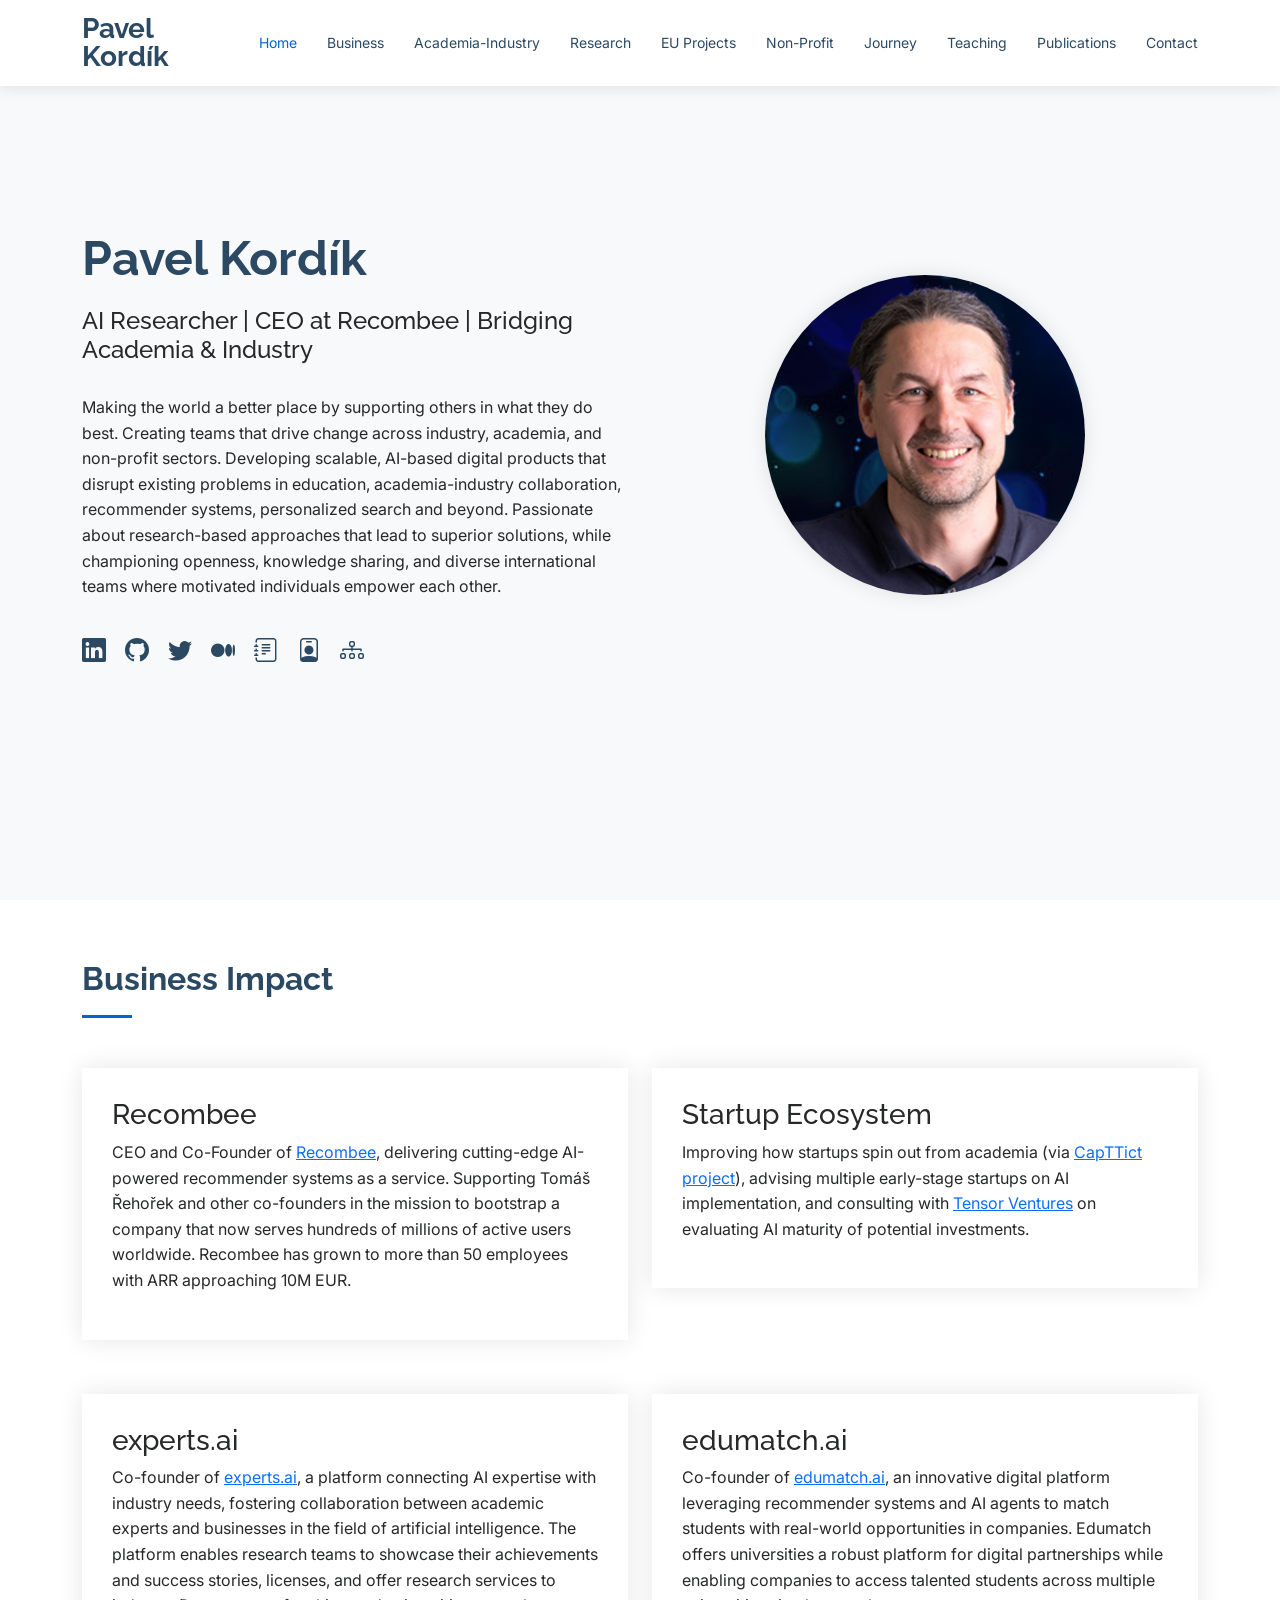
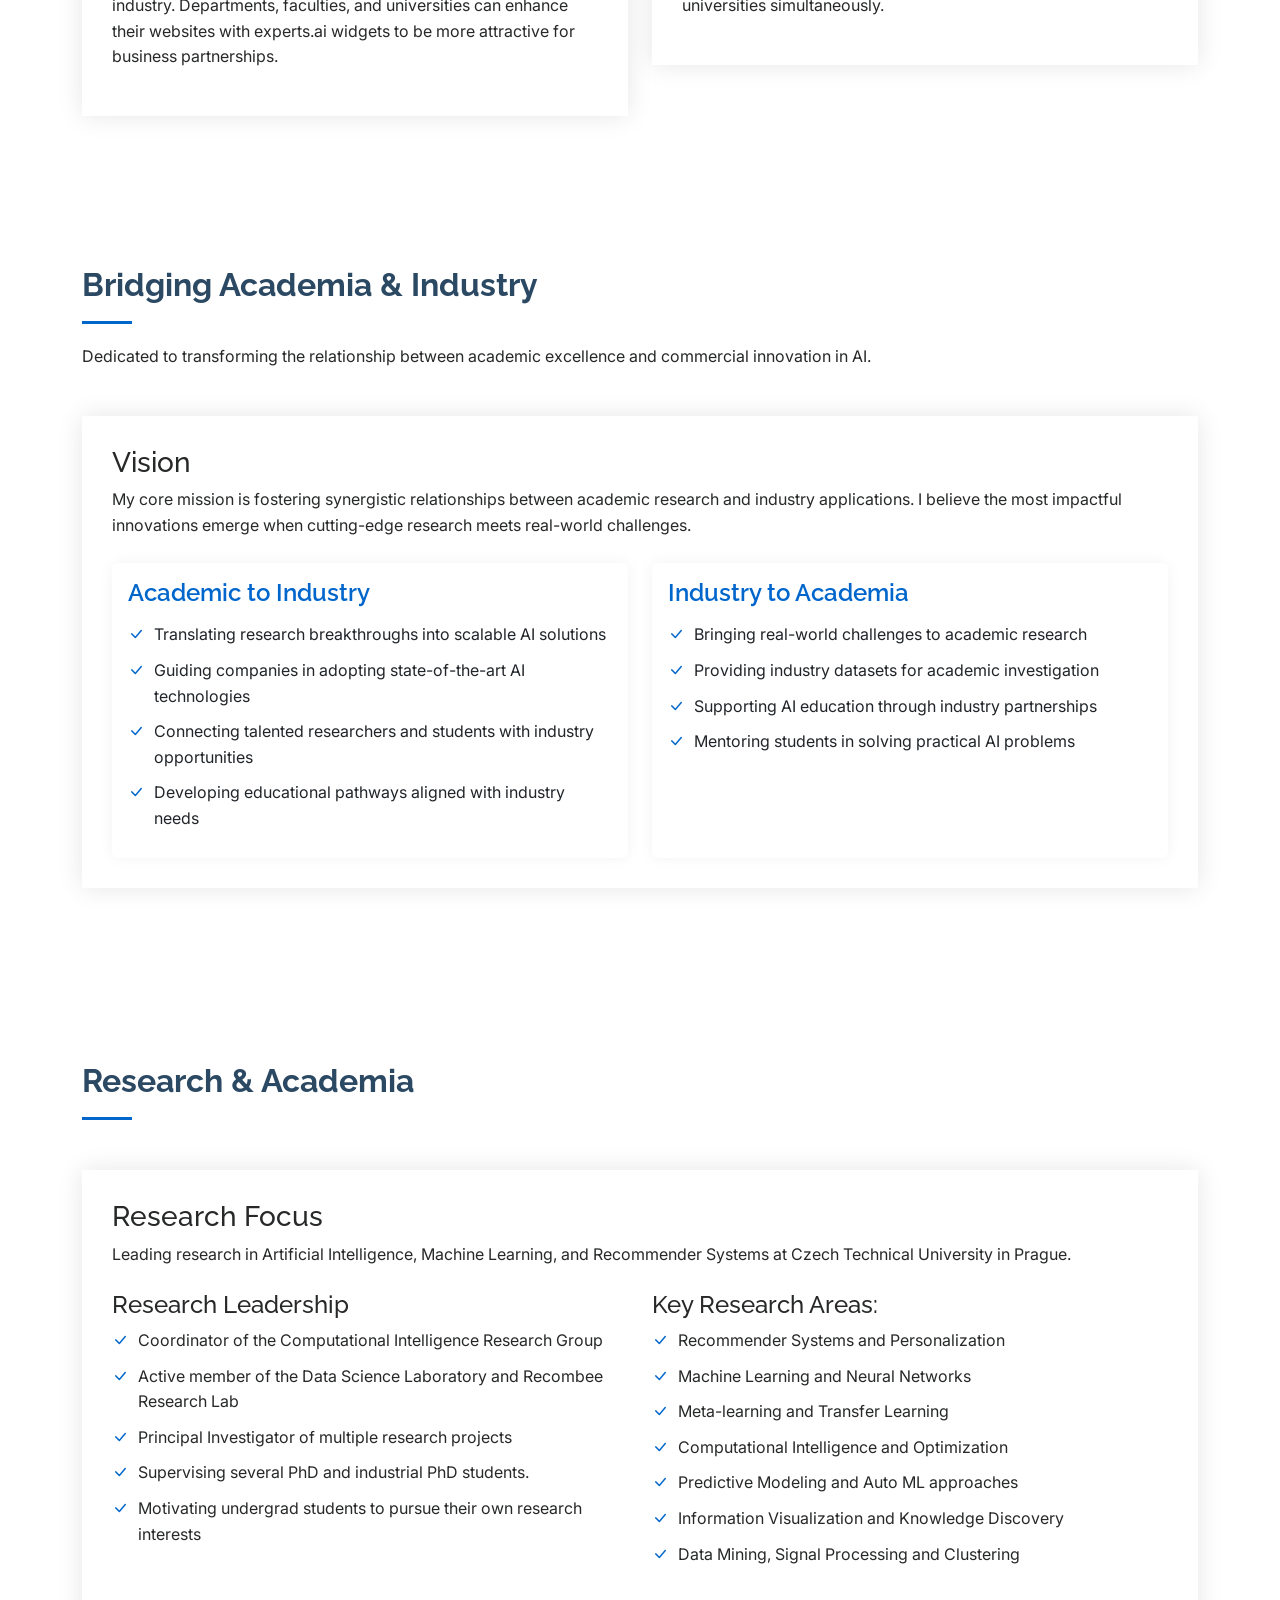
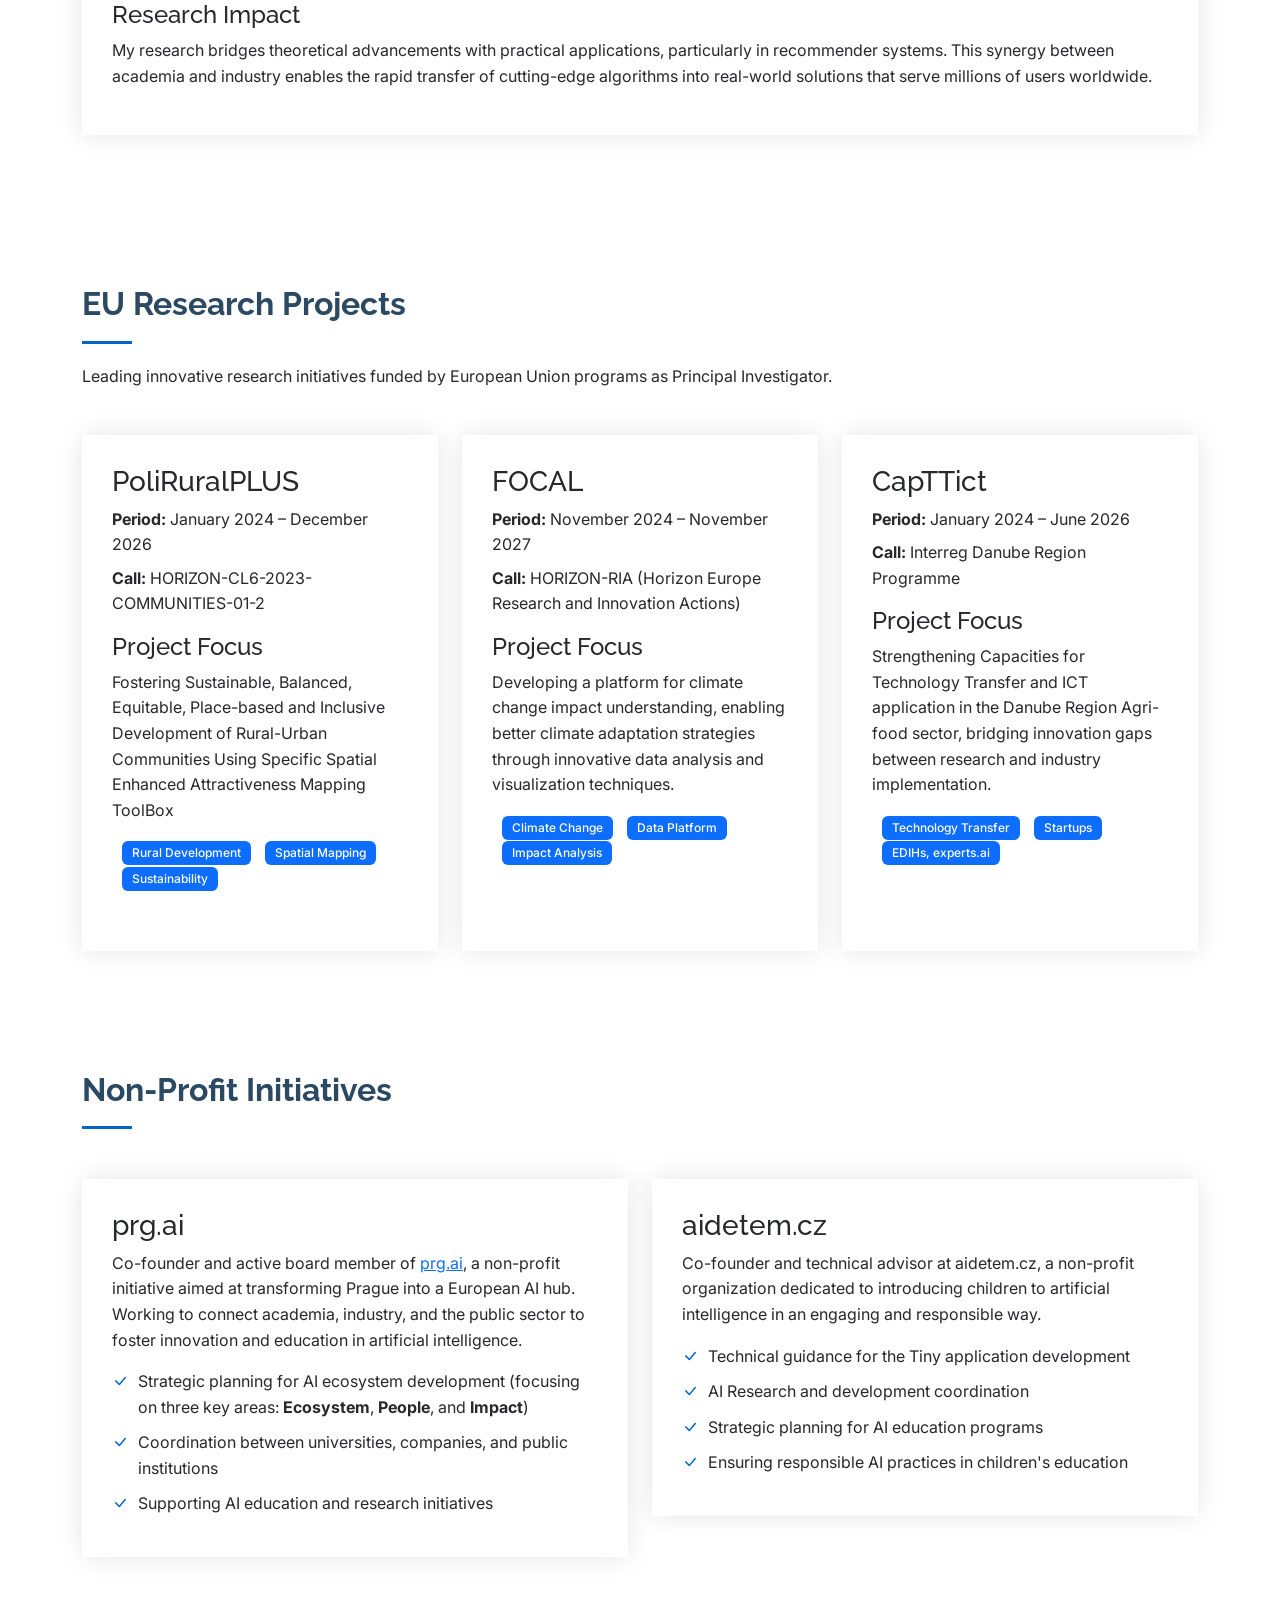
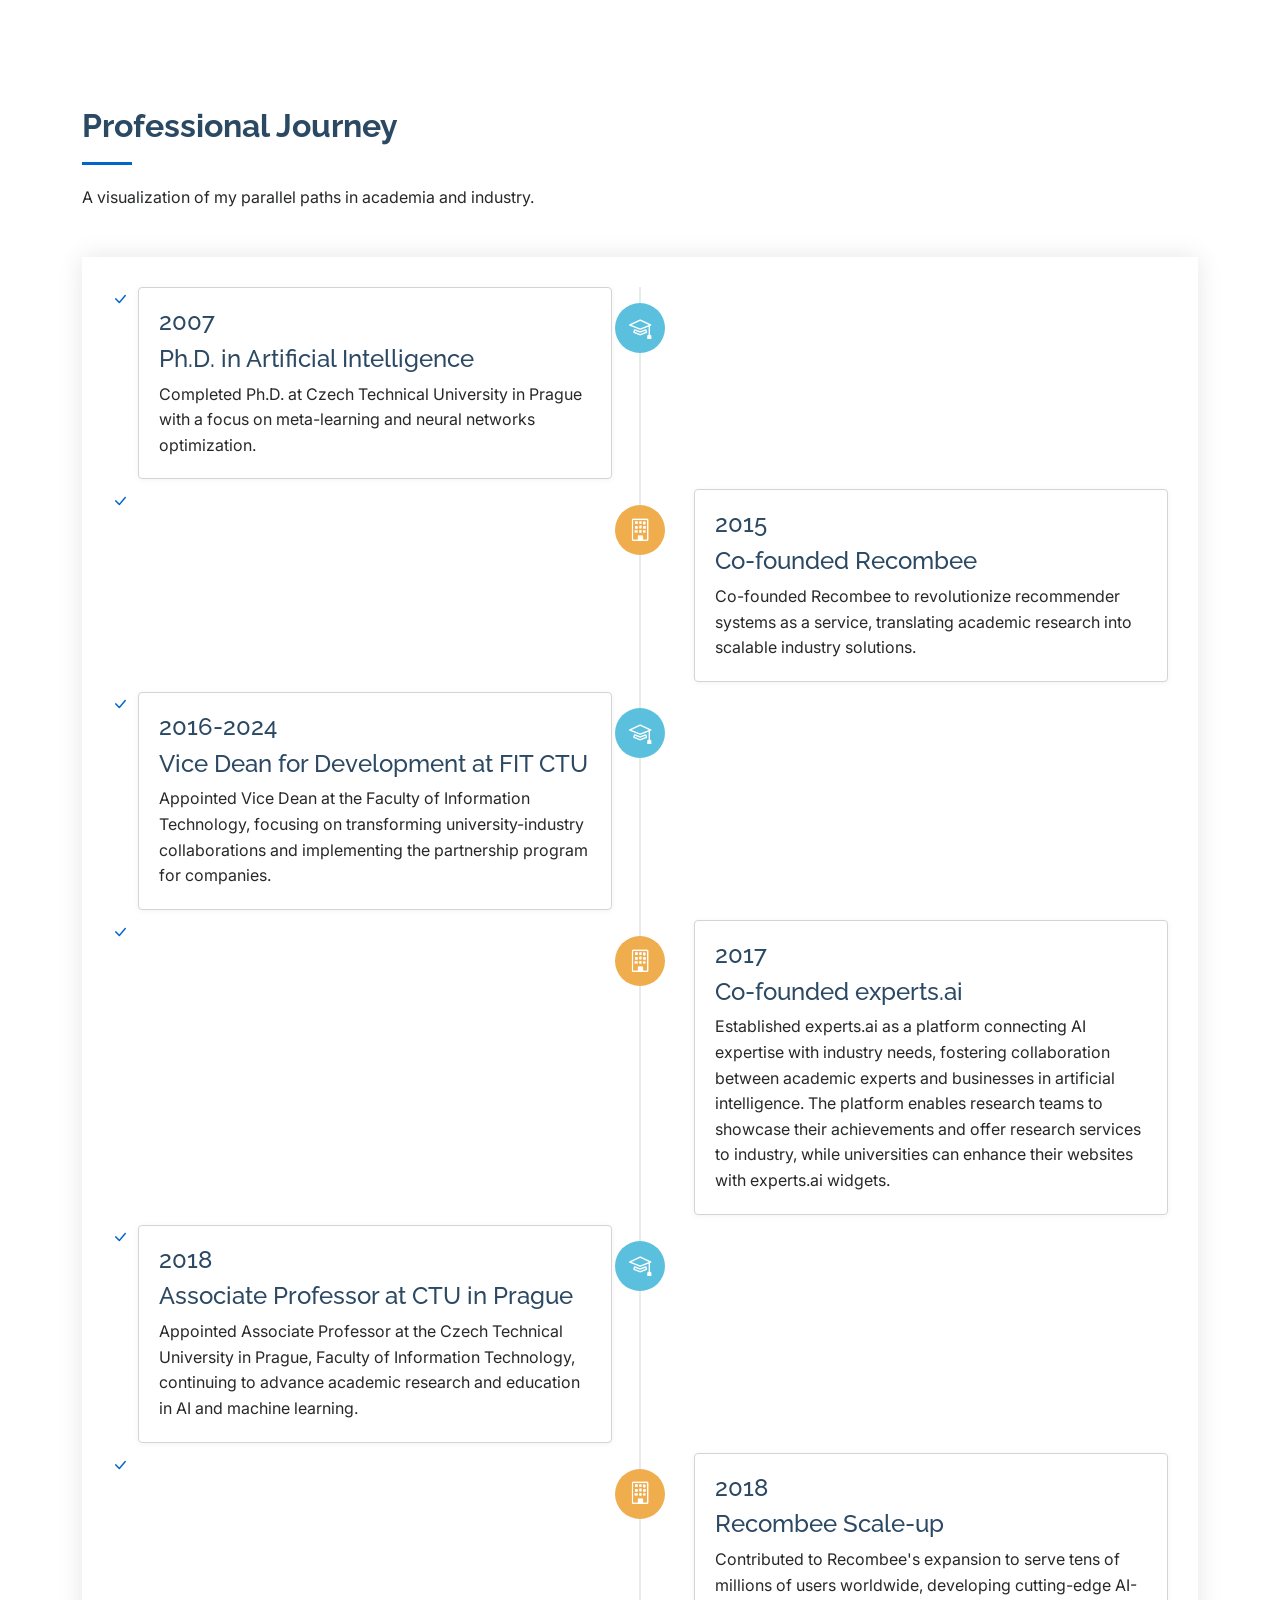
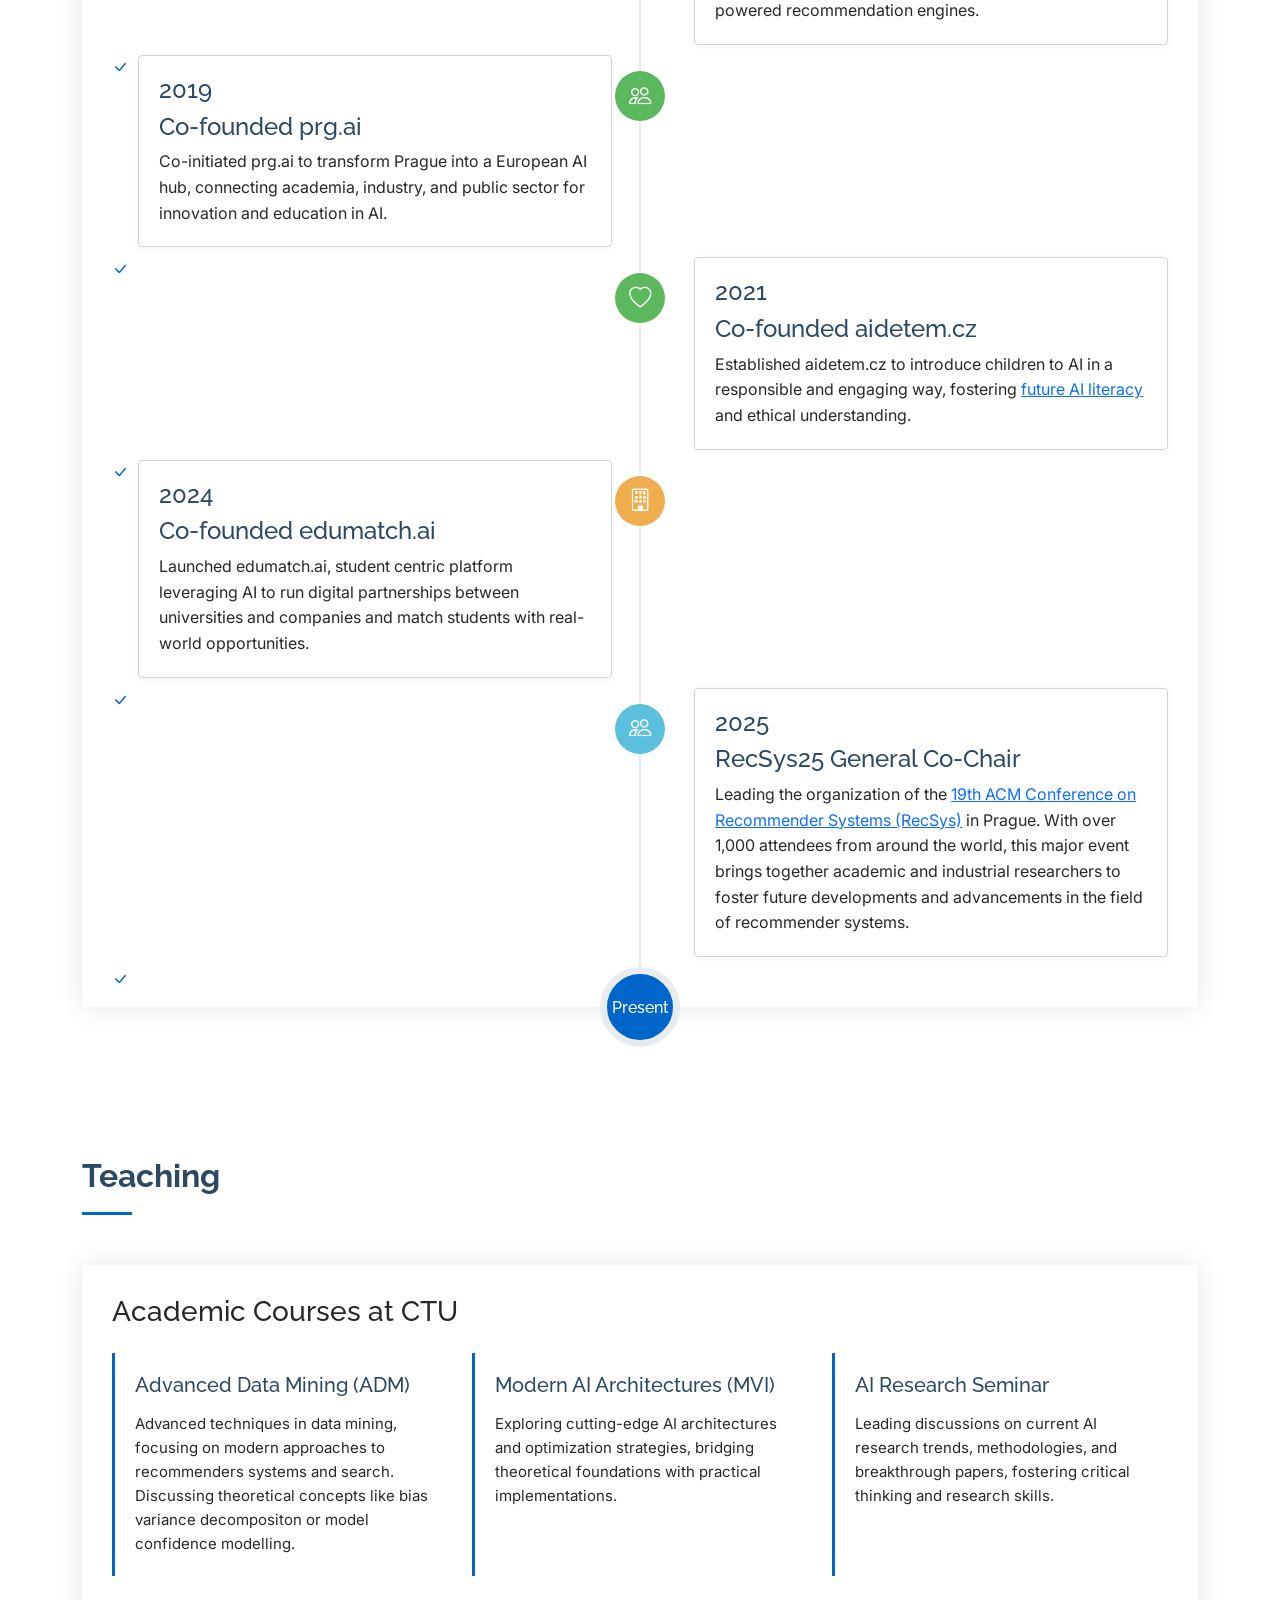
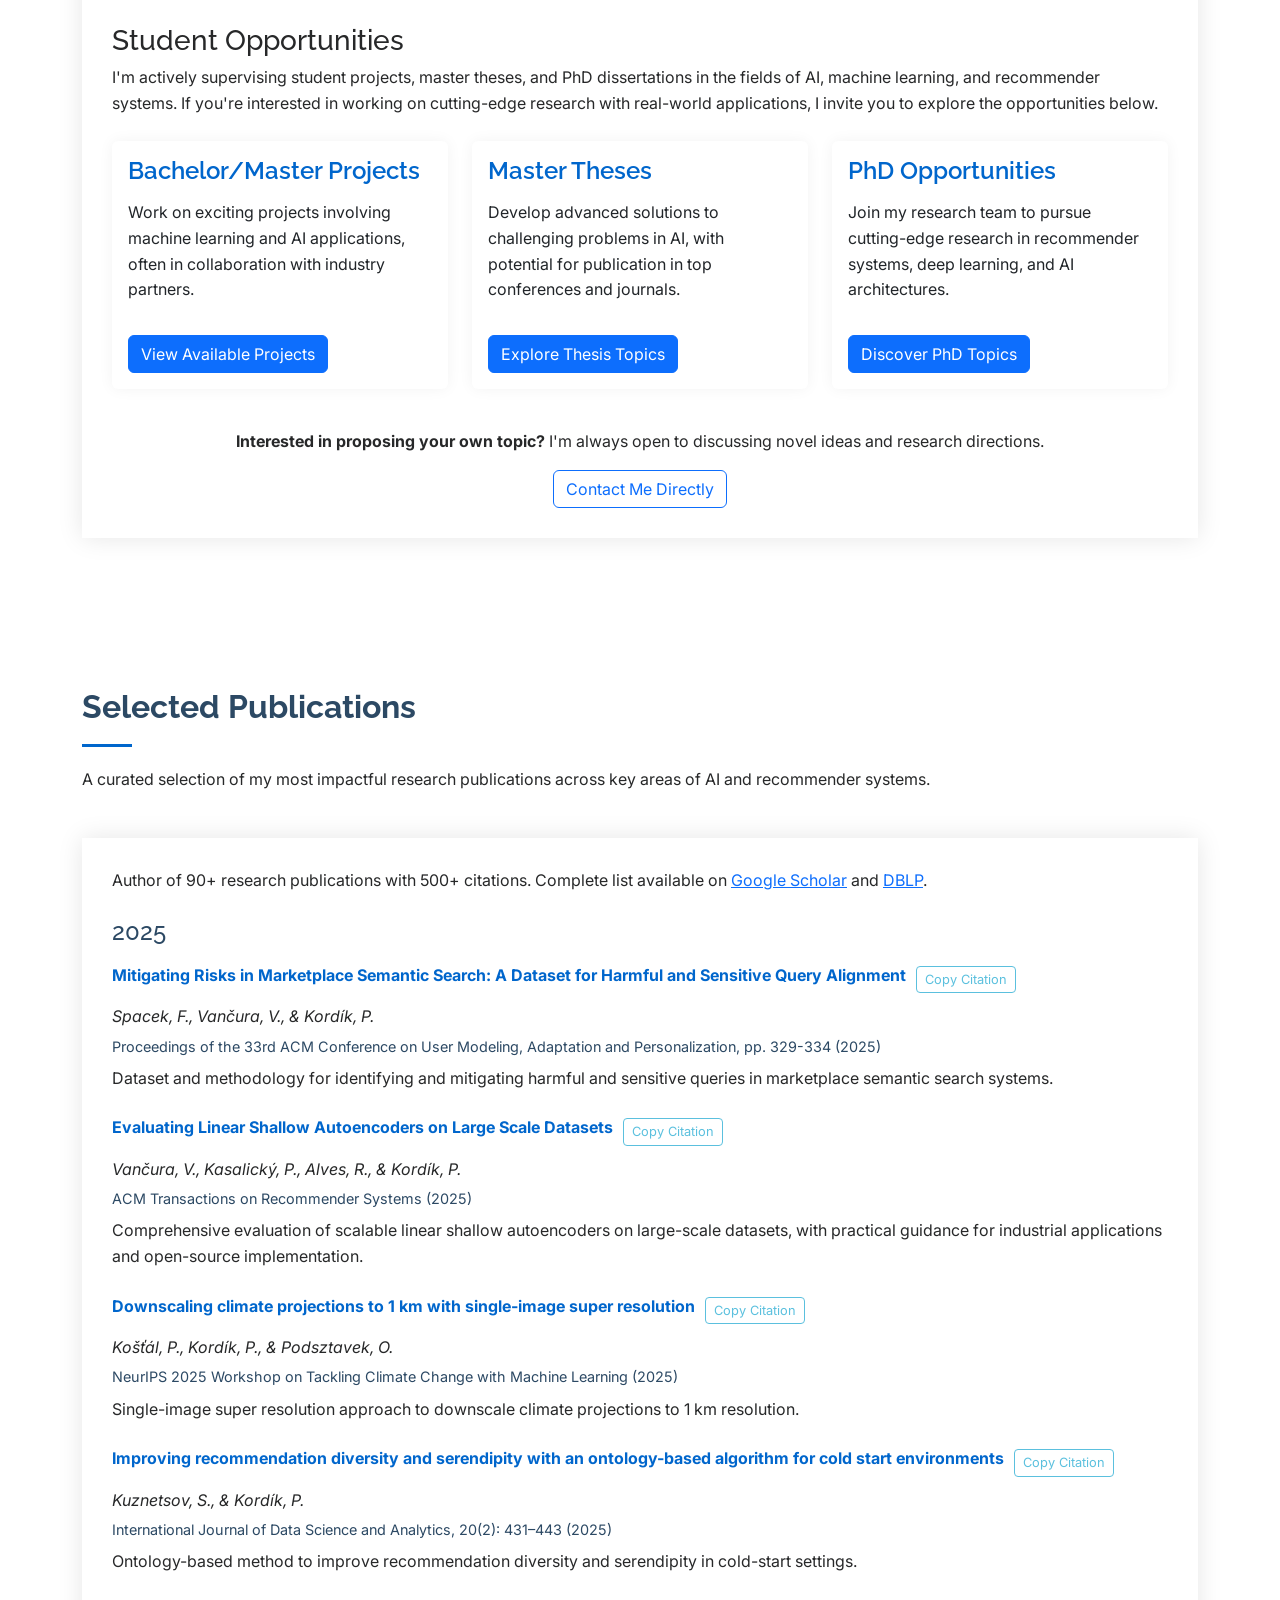
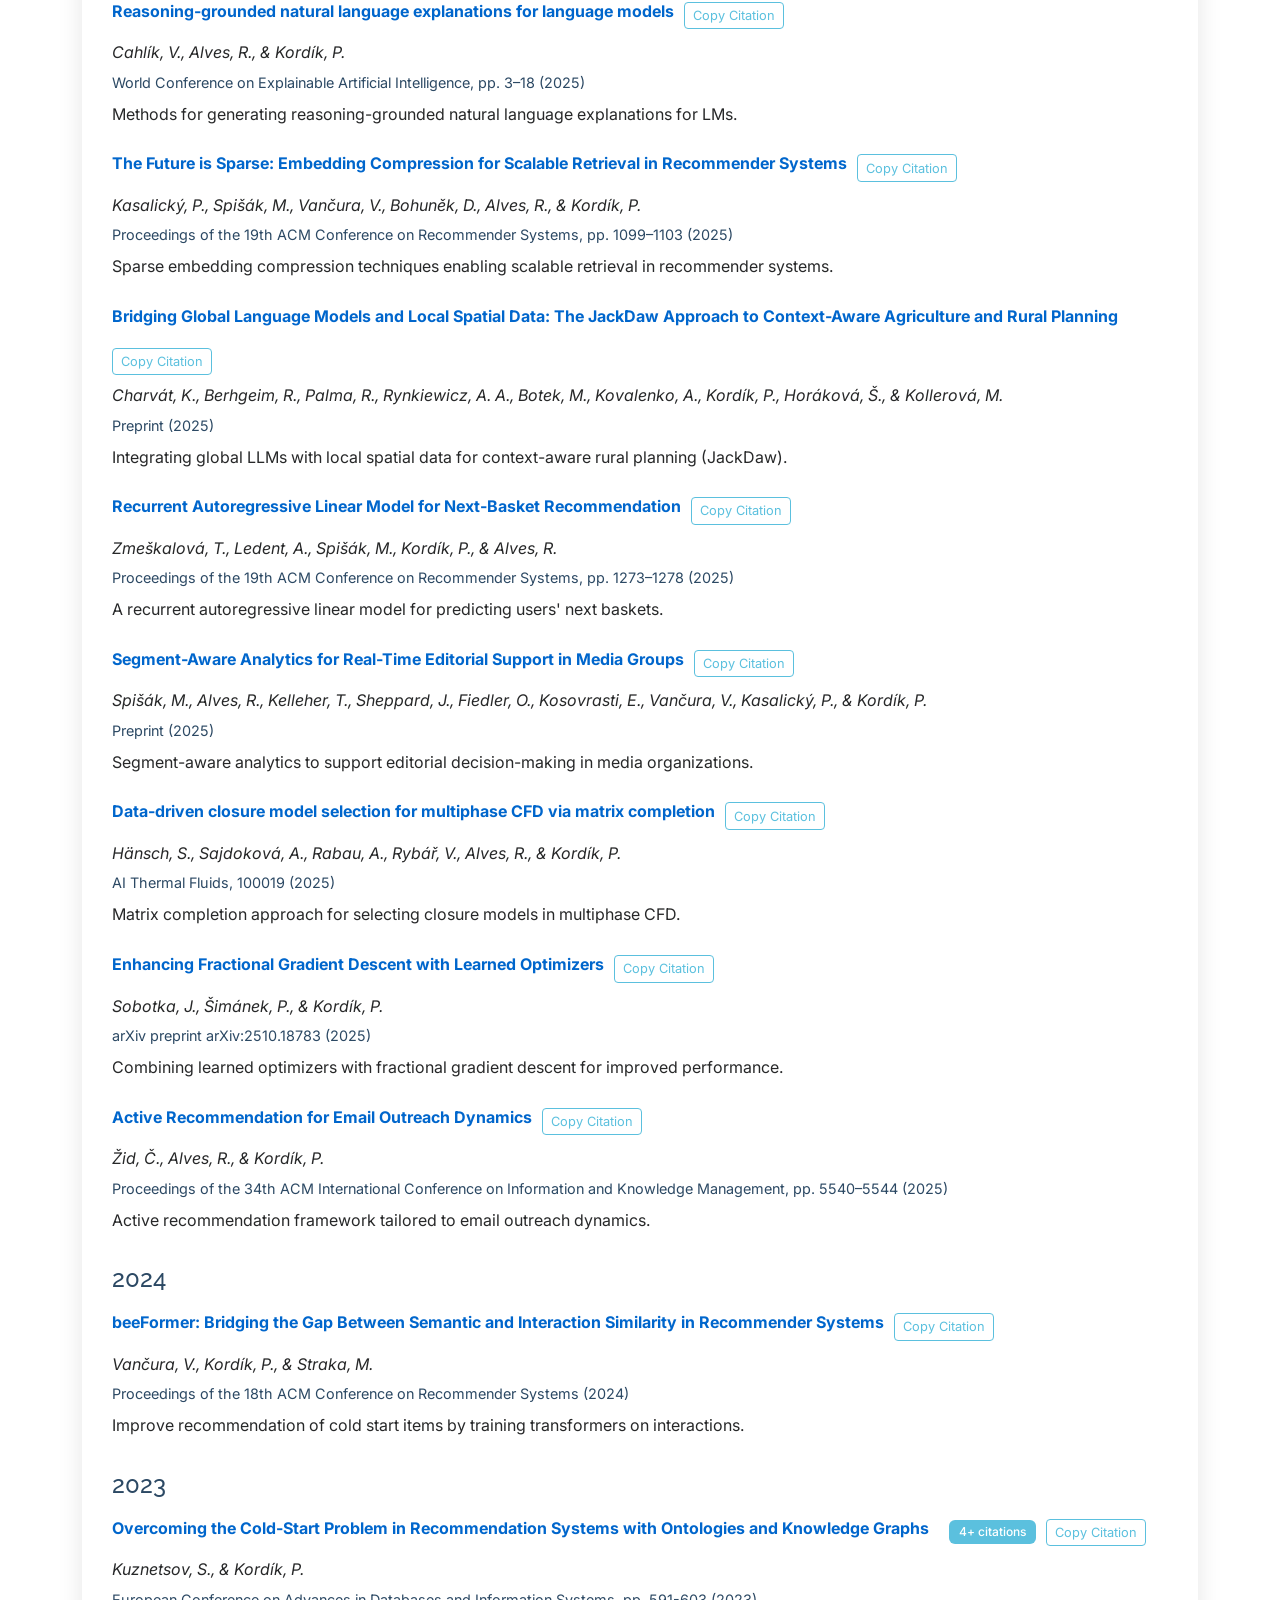
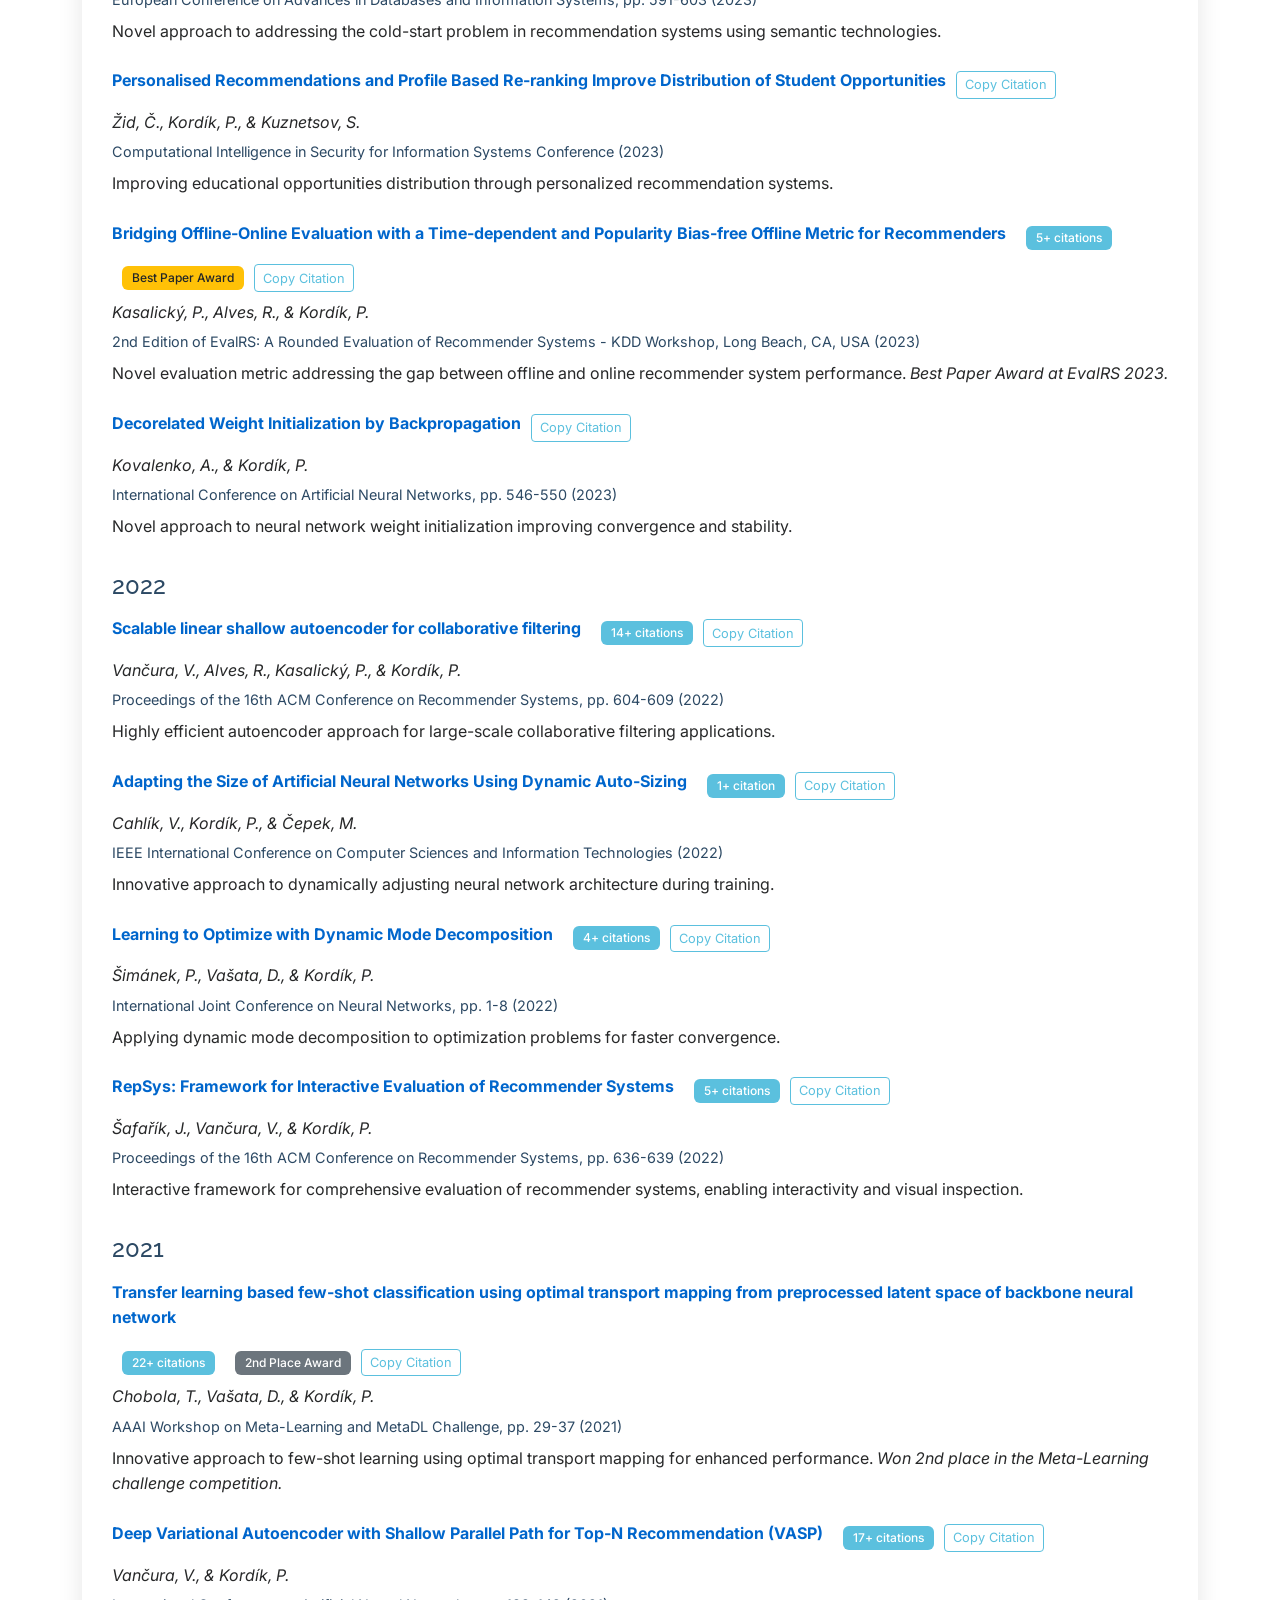
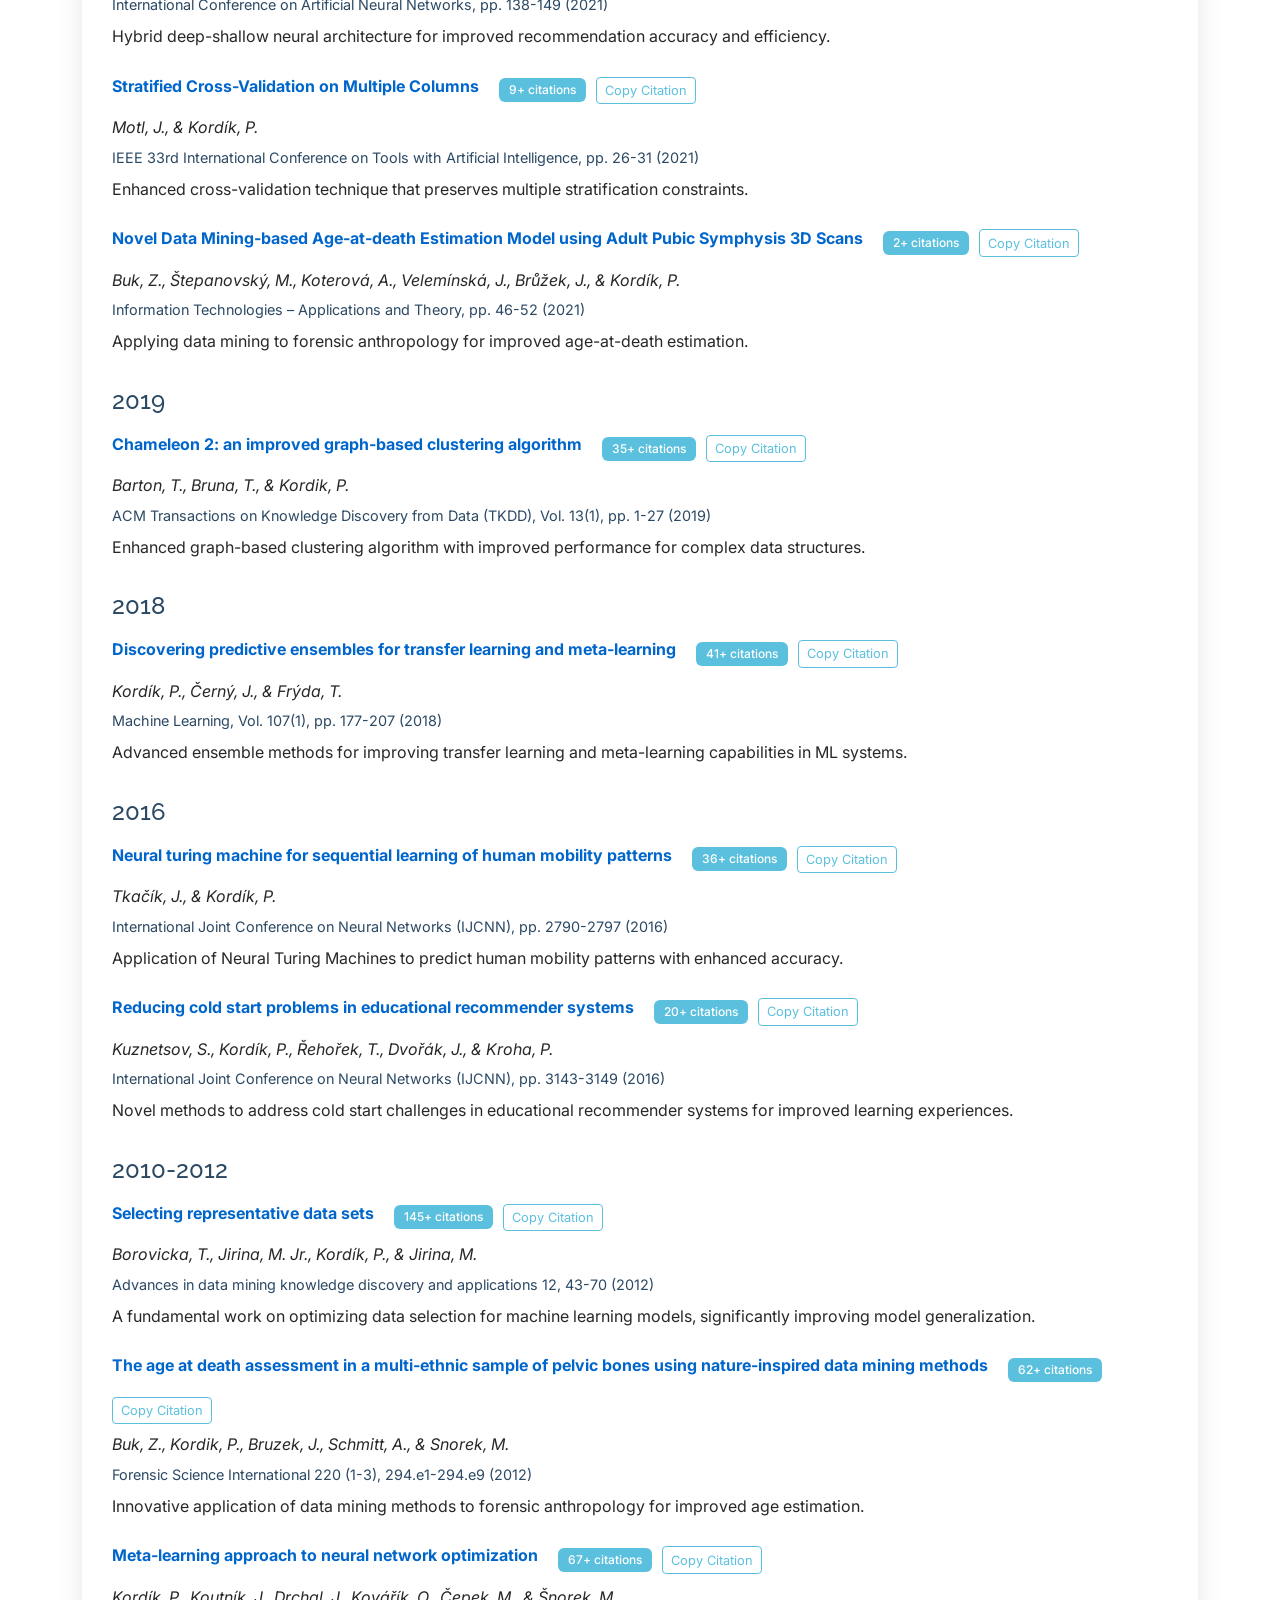
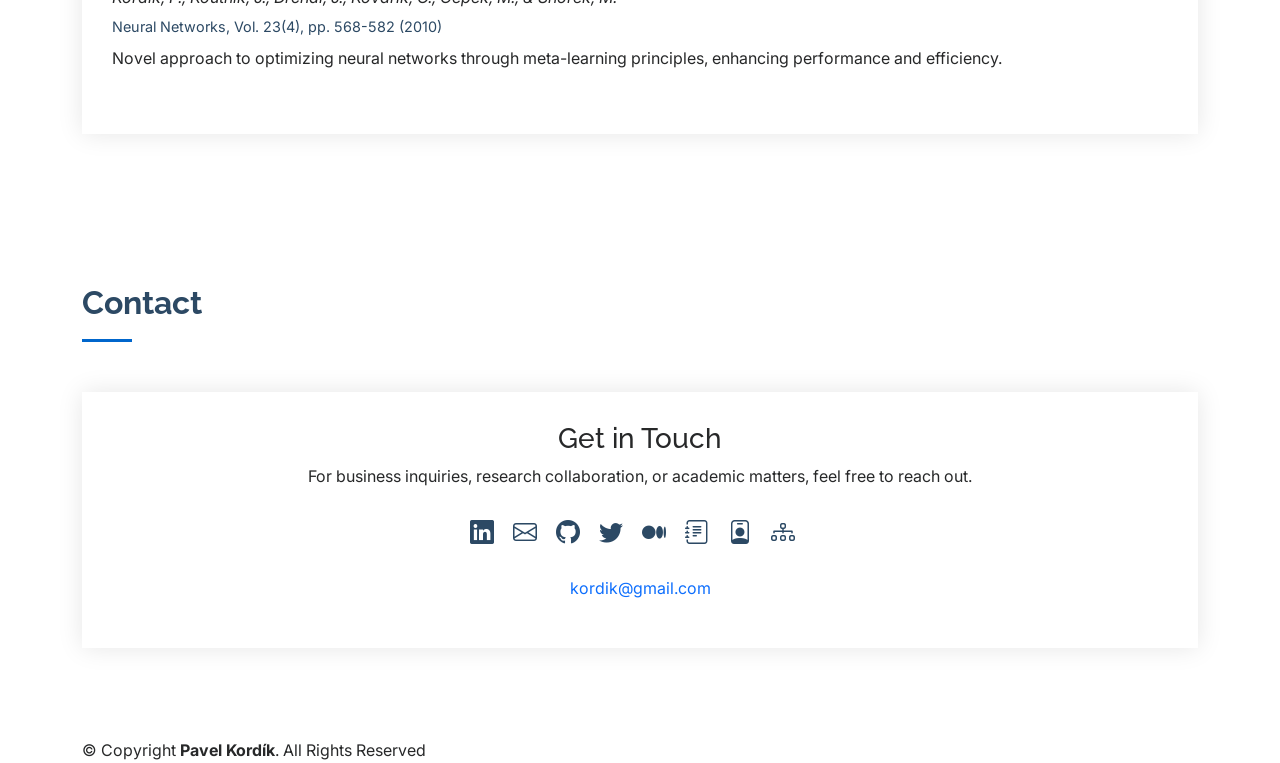
==== index.html @ 5c1e71d3 "SEO: JSON-LD fixes, canonical + OG/Twitter, robots.txt, sitemap.xml, preconnects, ai.txt" ====
<!DOCTYPE html>
<html lang="en">

<head>
  <meta charset="utf-8">
  <meta content="width=device-width, initial-scale=1.0" name="viewport">

  <title>Pavel Kordík - AI Researcher & Entrepreneur</title>
  <meta content="Personal website of Pavel Kordík - CEO at Recombee, AI Researcher, and Industry-Academia Connector bridging cutting-edge AI research with real-world applications" name="description">
  <meta content="AI, Machine Learning, Recommender Systems, Pavel Kordik, Recombee, AI Education, Prague AI Hub" name="keywords">

  <!-- Favicon -->
  <link rel="apple-touch-icon" sizes="180x180" href="assets/favicon/apple-touch-icon.png?v=2">
  <link rel="icon" type="image/png" sizes="96x96" href="assets/favicon/favicon-96x96.png?v=2">
  <link rel="icon" type="image/svg+xml" href="assets/favicon/favicon.svg?v=2">
  <link rel="icon" href="assets/favicon/favicon.ico?v=2">
  <link rel="manifest" href="assets/favicon/site.webmanifest?v=2">
  <meta name="msapplication-TileColor" content="#0066cc">
  <meta name="theme-color" content="#ffffff">
  <link rel="canonical" href="https://kordikp.github.io/personal-profile/">
  <meta name="robots" content="index, follow, max-snippet:-1, max-image-preview:large, max-video-preview:-1">
  <link rel="preconnect" href="https://fonts.googleapis.com">
  <link rel="preconnect" href="https://fonts.gstatic.com" crossorigin>
  <link rel="preconnect" href="https://cdn.jsdelivr.net">
  <link rel="preconnect" href="https://unpkg.com">
  <meta property="og:type" content="website">
  <meta property="og:title" content="Pavel Kordík - AI Researcher & Entrepreneur">
  <meta property="og:description" content="Personal website of Pavel Kordík - CEO at Recombee, AI Researcher, and Industry-Academia Connector bridging cutting-edge AI research with real-world applications">
  <meta property="og:url" content="https://kordikp.github.io/personal-profile/">
  <meta property="og:image" content="https://kordikp.github.io/personal-profile/assets/img/PAVEL-KORDIK-420x420.png">
  <meta property="og:image:alt" content="Portrait photo of Pavel Kordík">
  <meta property="og:image:width" content="420">
  <meta property="og:image:height" content="420">
  <meta property="og:site_name" content="Pavel Kordík">
  <meta property="og:locale" content="en_US">
  <meta name="twitter:card" content="summary_large_image">
  <meta name="twitter:title" content="Pavel Kordík - AI Researcher & Entrepreneur">
  <meta name="twitter:description" content="Personal website of Pavel Kordík - CEO at Recombee, AI Researcher, and Industry-Academia Connector bridging cutting-edge AI research with real-world applications">
  <meta name="twitter:image" content="https://kordikp.github.io/personal-profile/assets/img/PAVEL-KORDIK-420x420.png">
  <meta name="twitter:site" content="@pavelkordik">

  <!-- Structured Data for SEO -->
  <script type="application/ld+json">
  {
    "@context": "https://schema.org",
    "@type": "Person",
    "@id": "https://kordikp.github.io/personal-profile/#person",
    "name": "Pavel Kordík",
    "url": "https://kordikp.github.io/personal-profile/",
    "image": "https://kordikp.github.io/personal-profile/assets/img/PAVEL-KORDIK-420x420.png",
    "jobTitle": [
      "CEO",
      "Co-founder",
      "Associate Professor",
      "AI Researcher"
    ],
    "worksFor": [
      {
        "@type": "Organization",
        "name": "Recombee",
        "url": "https://www.recombee.com"
      },
      {
        "@type": "EducationalOrganization",
        "name": "Czech Technical University in Prague",
        "url": "https://fit.cvut.cz/en"
      }
    ],
    "knowsAbout": [
      "Artificial Intelligence",
      "Machine Learning",
      "Recommender Systems",
      "Data Mining",
      "Meta-learning",
      "Neural Networks",
      "Transfer Learning"
    ],
    "alumniOf": {
      "@type": "EducationalOrganization",
      "name": "Czech Technical University in Prague"
    },
    "sameAs": [
      "https://www.linkedin.com/in/kordik/",
      "https://github.com/kordikp",
      "https://twitter.com/pavelkordik",
      "https://medium.com/@pavelkordik",
      "https://pavelkordik.substack.com/",
      "https://about.me/kordik",
      "https://www.researchgate.net/profile/Pavel-Kordik",
      "https://scholar.google.cz/citations?user=9VIGa78AAAAJ",
      "https://dblp.org/pid/00/3917"
    ]
  }
  </script>
  <script type="application/ld+json">
  {
    "@context": "https://schema.org",
    "@type": "WebSite",
    "url": "https://kordikp.github.io/personal-profile/",
    "name": "Pavel Kordík - AI Researcher & Entrepreneur",
    "publisher": {
      "@id": "https://kordikp.github.io/personal-profile/#person"
    },
    "potentialAction": {
      "@type": "SearchAction",
      "target": "https://www.google.com/search?q={search_term_string}+site:kordikp.github.io",
      "query-input": "required name=search_term_string"
    }
  }
  </script>

  <!-- Google Fonts -->
  <link href="https://fonts.googleapis.com/css?family=Inter:300,300i,400,400i,600,600i,700,700i|Raleway:300,300i,400,400i,500,500i,600,600i,700,700i" rel="stylesheet">

  <!-- Vendor CSS Files -->
  <link href="https://cdn.jsdelivr.net/npm/bootstrap@5.3.0/dist/css/bootstrap.min.css" rel="stylesheet">
  <link href="https://cdn.jsdelivr.net/npm/bootstrap-icons@1.10.0/font/bootstrap-icons.css" rel="stylesheet">
  <link href="https://unpkg.com/aos@2.3.1/dist/aos.css" rel="stylesheet">

  <style>
    :root {
      --primary-color: #0066cc;
      --secondary-color: #2c4964;
      --text-color: #272829;
      --light-bg: #f8f9fa;
    }

    body {
      font-family: 'Inter', sans-serif;
      color: var(--text-color);
      line-height: 1.6;
    }

    h1, h2, h3, h4, h5, h6 {
      font-family: 'Raleway', sans-serif;
    }

    /* Navigation styles */
    #header {
      background: rgba(255, 255, 255, 0.95);
      box-shadow: 0px 2px 15px rgba(0, 0, 0, 0.1);
      transition: all 0.5s;
      z-index: 997;
      padding: 15px 0;
    }
    
    #header .logo {
      font-size: 28px;
      margin: 0;
      padding: 0;
      line-height: 1;
      font-weight: 700;
      font-family: 'Raleway', sans-serif;
    }
    
    #header .logo a {
      color: var(--secondary-color);
      text-decoration: none;
    }
    
    .navbar {
      padding: 0;
    }
    
    .navbar ul {
      margin: 0;
      padding: 0;
      display: flex;
      list-style: none;
      align-items: center;
    }
    
    .navbar li {
      position: relative;
    }
    
    .navbar a, .navbar a:focus {
      display: flex;
      align-items: center;
      justify-content: space-between;
      padding: 10px 0 10px 30px;
      font-size: 14px;
      color: var(--secondary-color);
      white-space: nowrap;
      transition: 0.3s;
      text-decoration: none;
    }
    
    .navbar a i, .navbar a:focus i {
      font-size: 12px;
      line-height: 0;
      margin-left: 5px;
    }
    
    .navbar a:hover, .navbar .active, .navbar .active:focus, .navbar li:hover > a {
      color: var(--primary-color);
    }
    
    .mobile-nav-toggle {
      color: var(--secondary-color);
      font-size: 28px;
      cursor: pointer;
      display: none;
      line-height: 0;
      transition: 0.5s;
    }
    
    .mobile-nav-toggle.bi-x {
      color: #fff;
    }
    
    @media (max-width: 991px) {
      .mobile-nav-toggle {
        display: block;
      }
      
      .navbar ul {
        display: none;
      }
    }
    
    .navbar-mobile {
      position: fixed;
      overflow: hidden;
      top: 0;
      right: 0;
      left: 0;
      bottom: 0;
      background: rgba(0, 0, 0, 0.9);
      transition: 0.3s;
      z-index: 999;
    }
    
    .navbar-mobile .mobile-nav-toggle {
      position: absolute;
      top: 15px;
      right: 15px;
    }
    
    .navbar-mobile ul {
      display: block;
      position: absolute;
      top: 55px;
      right: 15px;
      bottom: 15px;
      left: 15px;
      padding: 10px 0;
      background-color: #fff;
      overflow-y: auto;
      transition: 0.3s;
    }
    
    .navbar-mobile a, .navbar-mobile a:focus {
      padding: 10px 20px;
      font-size: 15px;
      color: var(--secondary-color);
    }
    
    .navbar-mobile a:hover, .navbar-mobile .active, .navbar-mobile li:hover > a {
      color: var(--primary-color);
    }
    
    /* Adjust hero for fixed header */
    .hero {
      padding-top: 120px;
    }
    
    /* Add smooth scrolling for all browsers */
    html {
      scroll-behavior: smooth;
    }

    .hero {
      width: 100%;
      height: 100vh;
      background: var(--light-bg);
      padding: 60px 0;
    }

    .hero h1 {
      font-size: 48px;
      font-weight: 700;
      margin-bottom: 20px;
      color: var(--secondary-color);
    }

    .hero h2 {
      font-size: 24px;
      margin-bottom: 30px;
    }
    
    .hero .row {
      height: 100%;
      align-items: center;
    }

    .profile-img {
      width: 320px;
      height: 320px;
      border-radius: 50%;
      object-fit: cover;
      margin-bottom: 30px;
      box-shadow: 0 0 20px rgba(0, 0, 0, 0.1);
    }

    @media (max-width: 991px) {
      .profile-img {
        width: 250px;
        height: 250px;
      }
    }
    
    /* Medium screens (tablets and small laptops) */
    @media (min-width: 801px) and (max-width: 991px) {
      .hero {
        padding-top: 130px;
        height: auto;
        min-height: 100vh;
      }
      
      .hero .row {
        align-items: center;
      }
      
      .hero .order-1 {
        padding-top: 80px;
        padding-bottom: 40px;
        display: flex;
        justify-content: center;
        align-items: center;
      }
      
      .profile-img {
        margin: 30px auto 40px;
      }
    }
    
    /* Improve mobile responsiveness */
    @media (max-width: 800px) {
      .hero {
        padding-top: 150px; /* Additional padding to prevent header overlap */
        height: auto; /* Allow the hero section to expand based on content */
        min-height: 100vh; /* Ensure it still takes at least the full viewport height */
      }
      
      .hero .order-1 {
        display: flex;
        justify-content: center;
        align-items: center;
        padding-top: 30px;
        padding-bottom: 30px;
      }
      
      .profile-img {
        margin: 0 auto 30px;
      }
    }
    
    /* Extra padding for very small screens */
    @media (max-width: 576px) {
      .hero {
        padding-top: 180px;
      }
      
      .profile-img {
        margin-top: 20px;
      }
    }

    .section-title {
      padding-bottom: 30px;
    }

    .section-title h2 {
      font-size: 32px;
      font-weight: bold;
      margin-bottom: 20px;
      padding-bottom: 20px;
      position: relative;
      color: var(--secondary-color);
    }

    .section-title h2::after {
      content: '';
      position: absolute;
      display: block;
      width: 50px;
      height: 3px;
      background: var(--primary-color);
      bottom: 0;
      left: 0;
    }

    section {
      padding: 60px 0;
      overflow: hidden;
    }

    .achievement-box {
      padding: 30px;
      box-shadow: 0 0 24px 0 rgba(0, 0, 0, 0.1);
      background: #fff;
      margin-bottom: 30px;
      transition: all 0.3s ease-in-out;
    }

    .achievement-box:hover {
      transform: translateY(-5px);
    }

    .achievement-box ul {
      list-style: none;
      padding-left: 0;
      margin-bottom: 0;
    }

    .achievement-box ul li {
      position: relative;
      padding-left: 26px;
      margin-bottom: 10px;
    }

    .achievement-box ul li:before {
      content: "\F633";
      font-family: "bootstrap-icons";
      position: absolute;
      left: 0;
      color: var(--primary-color);
      font-size: 16px;
    }

    .course-box {
      padding: 20px;
      height: 100%;
      border-left: 3px solid var(--primary-color);
      background: rgba(255, 255, 255, 0.5);
      transition: all 0.3s ease-in-out;
    }

    .course-box:hover {
      background: white;
      transform: translateX(5px);
    }

    .course-box h4 {
      color: var(--secondary-color);
      font-size: 20px;
      margin-bottom: 15px;
    }

    .course-box p {
      font-size: 15px;
      margin-bottom: 0;
    }

    .teaching-highlights h4 {
      color: var(--secondary-color);
      margin-bottom: 20px;
    }

    .social-links a {
      font-size: 24px;
      margin-right: 15px;
      color: var(--secondary-color);
      transition: 0.3s;
    }

    .social-links a:hover {
      color: var(--primary-color);
    }

    .publication-item {
      margin-bottom: 2rem;
    }
    
    .publication-item h4 {
      color: var(--secondary-color);
      margin-bottom: 1rem;
    }

    .paper {
      margin-bottom: 1.5rem;
    }

    .paper strong {
      display: inline-block;
      margin-bottom: 0.5rem;
      color: var(--primary-color);
    }

    .paper .title-row {
      display: flex;
      align-items: center;
      flex-wrap: wrap;
      gap: 10px;
      margin-bottom: 0.5rem;
    }

    .paper .authors {
      font-style: italic;
      margin-bottom: 0.3rem;
    }

    .paper .venue {
      color: var(--secondary-color);
      font-size: 0.9rem;
      margin-bottom: 0.5rem;
    }

    .copy-citation {
      font-size: 0.8rem;
      padding: 0.2rem 0.5rem;
    }
    
    .btn-outline-lightblue {
      color: #5bc0de;
      border-color: #5bc0de;
    }
    
    .btn-outline-lightblue:hover {
      color: #fff;
      background-color: #5bc0de;
      border-color: #5bc0de;
    }
    
    /* New styles for tabs */
    .nav-tabs .nav-link {
      color: var(--secondary-color);
      border: none;
      border-bottom: 2px solid transparent;
      padding: 0.5rem 1rem;
    }
    
    .nav-tabs .nav-link.active {
      color: var(--primary-color);
      background: transparent;
      border-bottom: 2px solid var(--primary-color);
    }
    
    .nav-tabs .nav-link:hover {
      border-color: transparent;
      border-bottom: 2px solid var(--primary-color);
    }
    
    /* Timeline styles */
    .timeline {
      position: relative;
      padding: 0;
      list-style: none;
    }
    
    .timeline:before {
      content: "";
      position: absolute;
      top: 0;
      bottom: 0;
      left: 50%;
      width: 2px;
      margin-left: -1px;
      background-color: #e9ecef;
    }
    
    .timeline > li {
      position: relative;
      margin-bottom: 50px;
    }
    
    .timeline > li:before,
    .timeline > li:after {
      content: " ";
      display: table;
    }
    
    .timeline > li:after {
      clear: both;
    }
    
    .timeline > li .timeline-panel {
      float: left;
      position: relative;
      width: 46%;
      padding: 20px;
      border: 1px solid #d4d4d4;
      border-radius: 4px;
      box-shadow: 0 1px 6px rgba(0, 0, 0, 0.05);
      background: #fff;
    }
    
    .timeline > li.timeline-inverted > .timeline-panel {
      float: right;
    }
    
    .timeline > li .timeline-image {
      position: absolute;
      z-index: 10;
      left: 50%;
      width: 80px;
      height: 80px;
      margin-left: -40px;
      border: 7px solid #e9ecef;
      border-radius: 100%;
      text-align: center;
      color: white;
      background-color: var(--primary-color);
    }
    
    .timeline > li .timeline-image h4 {
      font-size: 1rem;
      line-height: 68px;
      margin-top: 0;
      color: white;
    }
    
    .timeline > li.timeline-inverted > .timeline-panel:before {
      right: auto;
      left: -15px;
      border-right-width: 15px;
      border-left-width: 0;
    }
    
    .timeline > li.timeline-inverted > .timeline-panel:after {
      right: auto;
      left: -14px;
      border-right-width: 14px;
      border-left-width: 0;
    }
    
    .timeline-heading h4 {
      margin-top: 0;
      color: var(--secondary-color);
    }
    
    .timeline-body > p,
    .timeline-body > ul {
      margin-bottom: 0;
    }
    
    .timeline-badge {
      color: white;
      width: 50px;
      height: 50px;
      line-height: 50px;
      font-size: 1.4em;
      text-align: center;
      position: absolute;
      top: 16px;
      left: 50%;
      margin-left: -25px;
      background-color: var(--primary-color);
      z-index: 100;
      border-radius: 50%;
    }
    
    .timeline-badge.academic {
      background-color: #5bc0de;
    }
    
    .timeline-badge.industry {
      background-color: #f0ad4e;
    }
    
    .timeline-badge.nonprofit {
      background-color: #5cb85c;
    }
    
    @media (max-width: 767px) {
      .timeline:before {
        left: 40px;
      }
      
      .timeline > li .timeline-panel {
        width: calc(100% - 90px);
        width: -moz-calc(100% - 90px);
        width: -webkit-calc(100% - 90px);
      }
      
      .timeline > li .timeline-badge {
        left: 15px;
        margin-left: 0;
        top: 16px;
      }
      
      .timeline > li .timeline-panel {
        float: right;
      }
      
      .timeline > li.timeline-inverted > .timeline-panel {
        float: right;
      }
    }
    
    /* Card styling for bridge section */
    .card {
      border: none;
      box-shadow: 0 0 15px rgba(0, 0, 0, 0.05);
      transition: all 0.3s ease;
    }
    
    .card:hover {
      transform: translateY(-5px);
      box-shadow: 0 10px 20px rgba(0, 0, 0, 0.1);
    }
    
    .card-title {
      color: var(--primary-color);
      font-weight: 600;
      margin-bottom: 15px;
    }
    
    /* Badge styling */
    .badge {
      margin-left: 10px;
      padding: 6px 10px;
      font-weight: 500;
      vertical-align: middle;
    }
    
    /* Remove the venue-citation styling */
    .venue-citation {
      display: flex;
      align-items: center;
      gap: 10px;
    }
    
    .venue-citation .badge {
      margin-left: 10px;
    }

    /* Add a new CSS class for light blue badges */
    .badge-lightblue {
      background-color: #5bc0de;
      color: white;
    }
  </style>
</head>

<body>
  <!-- Header with Navigation -->
  <header id="header" class="fixed-top d-flex align-items-center">
    <div class="container d-flex align-items-center justify-content-between">
      <h1 class="logo me-auto"><a href="#hero">Pavel Kordík</a></h1>
      <nav id="navbar" class="navbar">
        <ul>
          <li><a class="nav-link scrollto active" href="#hero">Home</a></li>
          <li><a class="nav-link scrollto" href="#business">Business</a></li>
          <li><a class="nav-link scrollto" href="#bridge">Academia-Industry</a></li>
          <li><a class="nav-link scrollto" href="#research">Research</a></li>
          <li><a class="nav-link scrollto" href="#eu-projects">EU Projects</a></li>
          <li><a class="nav-link scrollto" href="#non-profit">Non-Profit</a></li>
          <li><a class="nav-link scrollto" href="#journey">Journey</a></li>
          <li><a class="nav-link scrollto" href="#teaching">Teaching</a></li>
          <li><a class="nav-link scrollto" href="#publications">Publications</a></li>
          <li><a class="nav-link scrollto" href="#contact">Contact</a></li>
        </ul>
        <i class="bi bi-list mobile-nav-toggle"></i>
      </nav>
    </div>
  </header>

  <!-- Hero Section -->
  <section id="hero" class="hero d-flex align-items-center">
    <div class="container">
      <div class="row gy-4">
        <div class="col-lg-6 order-2 order-lg-1 d-flex flex-column justify-content-center">
          <h1 data-aos="fade-up">Pavel Kordík</h1>
          <h2 data-aos="fade-up" data-aos-delay="400">AI Researcher | CEO at Recombee | Bridging Academia & Industry</h2>
          <p data-aos="fade-up" data-aos-delay="500">Making the world a better place by supporting others in what they do best. Creating teams that drive change across industry, academia, and non-profit sectors. Developing scalable, AI-based digital products that disrupt existing problems in education, academia-industry collaboration, recommender systems, personalized search and beyond. Passionate about research-based approaches that lead to superior solutions, while championing openness, knowledge sharing, and diverse international teams where motivated individuals empower each other.</p>
          <div data-aos="fade-up" data-aos-delay="600">
            <div class="social-links mt-3">
              <a href="https://www.linkedin.com/in/kordik/" class="linkedin"><i class="bi bi-linkedin"></i></a>
              <a href="https://github.com/kordikp" class="github"><i class="bi bi-github"></i></a>
              <a href="https://twitter.com/pavelkordik" class="twitter"><i class="bi bi-twitter"></i></a>
              <a href="https://medium.com/@pavelkordik" class="medium"><i class="bi bi-medium"></i></a>
              <a href="https://pavelkordik.substack.com/" class="substack" title="Substack"><i class="bi bi-journal-text"></i></a>
              <a href="https://about.me/kordik" class="about-me" title="About.me"><i class="bi bi-person-badge"></i></a>
              <a href="https://www.researchgate.net/profile/Pavel-Kordik" class="researchgate" title="ResearchGate"><i class="bi bi-diagram-3"></i></a>
            </div>
          </div>
        </div>
        <div class="col-lg-6 order-1 order-lg-2 text-center" data-aos="fade-up">
          <img src="assets/img/PAVEL-KORDIK-420x420.png" class="profile-img" alt="Pavel Kordík">
        </div>
      </div>
    </div>
  </section>

  <main id="main">
    <!-- Business Impact Section -->
    <section id="business" class="business">
      <div class="container" data-aos="fade-up">
        <div class="section-title">
          <h2>Business Impact</h2>
        </div>
        <div class="row">
          <div class="col-lg-6">
            <div class="achievement-box" data-aos="fade-up" data-aos-delay="100">
              <h3>Recombee</h3>
              <p>CEO and Co-Founder of <a href="https://www.recombee.com" target="_blank">Recombee</a>, delivering cutting-edge AI-powered recommender systems as a service. Supporting Tomáš Řehořek and other co-founders in the mission to bootstrap a company that now serves hundreds of millions of active users worldwide. Recombee has grown to more than 50 employees with ARR approaching 10M EUR.</p>
            </div>
          </div>
          <div class="col-lg-6">
            <div class="achievement-box" data-aos="fade-up" data-aos-delay="200">
              <h3>Startup Ecosystem</h3>
              <p>Improving how startups spin out from academia (via <a href="https://interreg-danube.eu/projects/capttict" target="_blank">CapTTict project</a>), advising multiple early-stage startups on AI implementation, and consulting with <a href="https://tensor.ventures" target="_blank">Tensor Ventures</a> on evaluating AI maturity of potential investments.</p>
            </div>
          </div>
        </div>
        <div class="row mt-4">
          <div class="col-lg-6">
            <div class="achievement-box" data-aos="fade-up" data-aos-delay="300">
              <h3>experts.ai</h3>
              <p>Co-founder of <a href="https://experts.ai" target="_blank">experts.ai</a>, a platform connecting AI expertise with industry needs, fostering collaboration between academic experts and businesses in the field of artificial intelligence. The platform enables research teams to showcase their achievements and success stories, licenses, and offer research services to industry. Departments, faculties, and universities can enhance their websites with experts.ai widgets to be more attractive for business partnerships.</p>
            </div>
          </div>
          <div class="col-lg-6">
            <div class="achievement-box" data-aos="fade-up" data-aos-delay="400">
              <h3>edumatch.ai</h3>
              <p>Co-founder of <a href="https://edumatch.ai" target="_blank">edumatch.ai</a>, an innovative digital platform leveraging recommender systems and AI agents to match students with real-world opportunities in companies. Edumatch offers universities a robust platform for digital partnerships while enabling companies to access talented students across multiple universities simultaneously.</p>
            </div>
          </div>
        </div>
      </div>
    </section>

    <!-- Academia-Industry Bridge Section -->
    <section id="bridge" class="bridge">
      <div class="container" data-aos="fade-up">
        <div class="section-title">
          <h2>Bridging Academia & Industry</h2>
          <p>Dedicated to transforming the relationship between academic excellence and commercial innovation in AI.</p>
        </div>
        
        <div class="row">
          <div class="col-lg-12 mb-4">
            <div class="achievement-box" data-aos="fade-up">
              <h3>Vision</h3>
              <p>My core mission is fostering synergistic relationships between academic research and industry applications. I believe the most impactful innovations emerge when cutting-edge research meets real-world challenges.</p>
              
              <div class="row mt-4">
                <div class="col-md-6">
                  <div class="card h-100">
                    <div class="card-body">
                      <h4 class="card-title">Academic to Industry</h4>
                      <ul>
                        <li>Translating research breakthroughs into scalable AI solutions</li>
                        <li>Guiding companies in adopting state-of-the-art AI technologies</li>
                        <li>Connecting talented researchers and students with industry opportunities</li>
                        <li>Developing educational pathways aligned with industry needs</li>
                      </ul>
                    </div>
                  </div>
                </div>
                
                <div class="col-md-6">
                  <div class="card h-100">
                    <div class="card-body">
                      <h4 class="card-title">Industry to Academia</h4>
                      <ul>
                        <li>Bringing real-world challenges to academic research</li>
                        <li>Providing industry datasets for academic investigation</li>
                        <li>Supporting AI education through industry partnerships</li>
                        <li>Mentoring students in solving practical AI problems</li>
                      </ul>
                    </div>
                  </div>
                </div>
              </div>
            </div>
          </div>
        </div>
      </div>
    </section>

   

    <!-- Research Section -->
    <section id="research" class="research section-bg">
      <div class="container" data-aos="fade-up">
        <div class="section-title">
          <h2>Research & Academia</h2>
        </div>
        <div class="row">
          <div class="col-lg-12">
            <div class="achievement-box" data-aos="fade-up">
              <h3>Research Focus</h3>
              <p>Leading research in Artificial Intelligence, Machine Learning, and Recommender Systems at Czech Technical University in Prague.</p>
              
              <div class="row mt-4">
                <div class="col-md-6">
                  <h4>Research Leadership</h4>
                  <ul>
                    <li>Coordinator of the Computational Intelligence Research Group</li>
                    <li>Active member of the Data Science Laboratory and Recombee Research Lab</li>
                    <li>Principal Investigator of multiple research projects</li>
                    <li>Supervising several PhD and industrial PhD students.</li>
                    <li>Motivating undergrad students to pursue their own research interests</li>
                  </ul>
                </div>
                
                <div class="col-md-6">
                  <h4>Key Research Areas:</h4>
                  <ul>
                    <li>Recommender Systems and Personalization</li>
                    <li>Machine Learning and Neural Networks</li>
                    <li>Meta-learning and Transfer Learning</li>
                    <li>Computational Intelligence and Optimization</li>
                    <li>Predictive Modeling and Auto ML approaches</li>
                    <li>Information Visualization and Knowledge Discovery</li>
                    <li>Data Mining, Signal Processing and Clustering</li>
                  </ul>
                </div>
              </div>
              
              <div class="mt-4">
                <h4>Research Impact</h4>
                <p>My research bridges theoretical advancements with practical applications, particularly in recommender systems. This synergy between academia and industry enables the rapid transfer of cutting-edge algorithms into real-world solutions that serve millions of users worldwide.</p>
              </div>
            </div>
          </div>
        </div>
      </div>
    </section>

    <!-- EU Projects Section -->
    <section id="eu-projects" class="eu-projects">
      <div class="container" data-aos="fade-up">
        <div class="section-title">
          <h2>EU Research Projects</h2>
          <p>Leading innovative research initiatives funded by European Union programs as Principal Investigator.</p>
        </div>
        
        <div class="row">
          <div class="col-lg-4">
            <div class="achievement-box h-100" data-aos="fade-up" data-aos-delay="100">
              <h3>PoliRuralPLUS</h3>
              <p class="mb-2"><strong>Period:</strong> January 2024 – December 2026</p>
              <p class="mb-3"><strong>Call:</strong> HORIZON-CL6-2023-COMMUNITIES-01-2</p>
              <h4>Project Focus</h4>
              <p>Fostering Sustainable, Balanced, Equitable, Place-based and Inclusive Development of Rural-Urban Communities Using Specific Spatial Enhanced Attractiveness Mapping ToolBox</p>
              <div class="mt-3">
                <span class="badge bg-primary">Rural Development</span>
                <span class="badge bg-primary">Spatial Mapping</span>
                <span class="badge bg-primary">Sustainability</span>
              </div>
            </div>
          </div>
          
          <div class="col-lg-4">
            <div class="achievement-box h-100" data-aos="fade-up" data-aos-delay="200">
              <h3>FOCAL</h3>
              <p class="mb-2"><strong>Period:</strong> November 2024 – November 2027</p>
              <p class="mb-3"><strong>Call:</strong> HORIZON-RIA (Horizon Europe Research and Innovation Actions)</p>
              <h4>Project Focus</h4>
              <p>Developing a platform for climate change impact understanding, enabling better climate adaptation strategies through innovative data analysis and visualization techniques.</p>
              <div class="mt-3">
                <span class="badge bg-primary">Climate Change</span>
                <span class="badge bg-primary">Data Platform</span>
                <span class="badge bg-primary">Impact Analysis</span>
              </div>
            </div>
          </div>
          
          <div class="col-lg-4">
            <div class="achievement-box h-100" data-aos="fade-up" data-aos-delay="300">
              <h3>CapTTict</h3>
              <p class="mb-2"><strong>Period:</strong> January 2024 – June 2026</p>
              <p class="mb-3"><strong>Call:</strong> Interreg Danube Region Programme</p>
              <h4>Project Focus</h4>
              <p>Strengthening Capacities for Technology Transfer and ICT application in the Danube Region Agri-food sector, bridging innovation gaps between research and industry implementation.</p>
              <div class="mt-3">
                <span class="badge bg-primary">Technology Transfer</span>
                <span class="badge bg-primary">Startups</span>
                <span class="badge bg-primary">EDIHs, experts.ai</span>
              </div>
            </div>
          </div>
        </div>
        
      </div>
    </section>

     <!-- Non-Profit Impact Section -->
    <section id="non-profit" class="non-profit section-bg">
      <div class="container" data-aos="fade-up">
        <div class="section-title">
          <h2>Non-Profit Initiatives</h2>
        </div>
        <div class="row">
          <div class="col-lg-6">
            <div class="achievement-box" data-aos="fade-up" data-aos-delay="100">
              <h3>prg.ai</h3>
              <p>Co-founder and active board member of <a href="https://prg.ai/en/about-us/" target="_blank">prg.ai</a>, a non-profit initiative aimed at transforming Prague into a European AI hub. Working to connect academia, industry, and the public sector to foster innovation and education in artificial intelligence.</p>
              <ul class="mt-3">
                <li>Strategic planning for AI ecosystem development (focusing on three key areas: <strong>Ecosystem</strong>, <strong>People</strong>, and <strong>Impact</strong>)</li>
                <li>Coordination between universities, companies, and public institutions</li>
                <li>Supporting AI education and research initiatives</li>
              </ul>
            </div>
          </div>
          <div class="col-lg-6">
            <div class="achievement-box" data-aos="fade-up" data-aos-delay="200">
              <h3>aidetem.cz</h3>
              <p>Co-founder and technical advisor at aidetem.cz, a non-profit organization dedicated to introducing children to artificial intelligence in an engaging and responsible way.</p>
              <ul class="mt-3">
                <li>Technical guidance for the Tiny application development</li>
                <li>AI Research and development coordination</li>
                <li>Strategic planning for AI education programs</li>
                <li>Ensuring responsible AI practices in children's education</li>
              </ul>
            </div>
          </div>
        </div>
      </div>
    </section>

    <!-- Journey Timeline Section -->
    <section id="journey" class="journey">
      <div class="container" data-aos="fade-up">
        <div class="section-title">
          <h2>Professional Journey</h2>
          <p>A visualization of my parallel paths in academia and industry.</p>
        </div>

        <div class="row">
          <div class="col-lg-12">
            <div class="achievement-box" data-aos="fade-up">
              <ul class="timeline">
                <li>
                  <div class="timeline-badge academic"><i class="bi bi-mortarboard"></i></div>
                  <div class="timeline-panel">
                    <div class="timeline-heading">
                      <h4>2007</h4>
                      <h4 class="subheading">Ph.D. in Artificial Intelligence</h4>
                    </div>
                    <div class="timeline-body">
                      <p>Completed Ph.D. at Czech Technical University in Prague with a focus on meta-learning and neural networks optimization.</p>
                    </div>
                  </div>
                </li>
                
                <li class="timeline-inverted">
                  <div class="timeline-badge industry"><i class="bi bi-building"></i></div>
                  <div class="timeline-panel">
                    <div class="timeline-heading">
                      <h4>2015</h4>
                      <h4 class="subheading">Co-founded Recombee</h4>
                    </div>
                    <div class="timeline-body">
                      <p>Co-founded Recombee to revolutionize recommender systems as a service, translating academic research into scalable industry solutions.</p>
                    </div>
                  </div>
                </li>
                
                <li>
                  <div class="timeline-badge academic"><i class="bi bi-mortarboard"></i></div>
                  <div class="timeline-panel">
                    <div class="timeline-heading">
                      <h4>2016-2024</h4>
                      <h4 class="subheading">Vice Dean for Development at FIT CTU</h4>
                    </div>
                    <div class="timeline-body">
                      <p>Appointed Vice Dean at the Faculty of Information Technology, focusing on transforming university-industry collaborations and implementing the partnership program for companies.</p>
                    </div>
                  </div>
                </li>
                
                <li class="timeline-inverted">
                  <div class="timeline-badge industry"><i class="bi bi-building"></i></div>
                  <div class="timeline-panel">
                    <div class="timeline-heading">
                      <h4>2017</h4>
                      <h4 class="subheading">Co-founded experts.ai</h4>
                    </div>
                    <div class="timeline-body">
                      <p>Established experts.ai as a platform connecting AI expertise with industry needs, fostering collaboration between academic experts and businesses in artificial intelligence. The platform enables research teams to showcase their achievements and offer research services to industry, while universities can enhance their websites with experts.ai widgets.</p>
                    </div>
                  </div>
                </li>
                
                <li>
                  <div class="timeline-badge academic"><i class="bi bi-mortarboard"></i></div>
                  <div class="timeline-panel">
                    <div class="timeline-heading">
                      <h4>2018</h4>
                      <h4 class="subheading">Associate Professor at CTU in Prague</h4>
                    </div>
                    <div class="timeline-body">
                      <p>Appointed Associate Professor at the Czech Technical University in Prague, Faculty of Information Technology, continuing to advance academic research and education in AI and machine learning.</p>
                    </div>
                  </div>
                </li>
                
                <li class="timeline-inverted">
                  <div class="timeline-badge industry"><i class="bi bi-building"></i></div>
                  <div class="timeline-panel">
                    <div class="timeline-heading">
                      <h4>2018</h4>
                      <h4 class="subheading">Recombee Scale-up</h4>
                    </div>
                    <div class="timeline-body">
                      <p>Contributed to Recombee's expansion to serve tens of millions of users worldwide, developing cutting-edge AI-powered recommendation engines.</p>
                    </div>
                  </div>
                </li>
                
                <li>
                  <div class="timeline-badge nonprofit"><i class="bi bi-people"></i></div>
                  <div class="timeline-panel">
                    <div class="timeline-heading">
                      <h4>2019</h4>
                      <h4 class="subheading">Co-founded prg.ai</h4>
                    </div>
                    <div class="timeline-body">
                      <p>Co-initiated prg.ai to transform Prague into a European AI hub, connecting academia, industry, and public sector for innovation and education in AI.</p>
                    </div>
                  </div>
                </li>
                
                <li class="timeline-inverted">
                  <div class="timeline-badge nonprofit"><i class="bi bi-heart"></i></div>
                  <div class="timeline-panel">
                    <div class="timeline-heading">
                      <h4>2021</h4>
                      <h4 class="subheading">Co-founded aidetem.cz</h4>
                    </div>
                    <div class="timeline-body">
                      <p>Established aidetem.cz to introduce children to AI in a responsible and engaging way, fostering <a href="https://kurikulum.aidetem.cz/en/" target="_blank">future AI literacy</a> and ethical understanding.</p>
                    </div>
                  </div>
                </li>
                
                <li>
                  <div class="timeline-badge industry"><i class="bi bi-building"></i></div>
                  <div class="timeline-panel">
                    <div class="timeline-heading">
                      <h4>2024</h4>
                      <h4 class="subheading">Co-founded edumatch.ai</h4>
                    </div>
                    <div class="timeline-body">
                      <p>Launched edumatch.ai, student centric platform leveraging AI to run digital partnerships between universities and companies and match students with real-world opportunities.</p>
                    </div>
                  </div>
                </li>
                
                <li class="timeline-inverted">
                  <div class="timeline-badge academic"><i class="bi bi-people"></i></div>
                  <div class="timeline-panel">
                    <div class="timeline-heading">
                      <h4>2025</h4>
                      <h4 class="subheading">RecSys25 General Co-Chair</h4>
                    </div>
                    <div class="timeline-body">
                      <p>Leading the organization of the <a href="https://recsys.acm.org/recsys25/" target="_blank">19th ACM Conference on Recommender Systems (RecSys)</a> in Prague. With over 1,000 attendees from around the world, this major event brings together academic and industrial researchers to foster future developments and advancements in the field of recommender systems.</p>
                    </div>
                  </div>
                </li>
                
                <li class="timeline-inverted">
                  <div class="timeline-image">
                    <h4>Present</h4>
                  </div>
                </li>
              </ul>
            </div>
          </div>
        </div>
      </div>
    </section>

    <!-- Teaching Section -->
    <section id="teaching" class="teaching">
      <div class="container" data-aos="fade-up">
        <div class="section-title">
          <h2>Teaching</h2>
        </div>
        <div class="row">
          <div class="col-lg-12">
            <div class="achievement-box" data-aos="fade-up">
              <h3>Academic Courses at CTU</h3>
              <div class="row mt-4">
                <div class="col-md-4">
                  <div class="course-box">
                    <h4>Advanced Data Mining (ADM)</h4>
                    <p>Advanced techniques in data mining, focusing on modern approaches to recommenders systems and search. Discussing theoretical concepts like bias variance decompositon or model confidence modelling.</p>
                  </div>
                </div>
                <div class="col-md-4">
                  <div class="course-box">
                    <h4>Modern AI Architectures (MVI)</h4>
                    <p>Exploring cutting-edge AI architectures and optimization strategies, bridging theoretical foundations with practical implementations.</p>
                  </div>
                </div>
                <div class="col-md-4">
                  <div class="course-box">
                    <h4>AI Research Seminar</h4>
                    <p>Leading discussions on current AI research trends, methodologies, and breakthrough papers, fostering critical thinking and research skills.</p>
                  </div>
                </div>
              </div>
              
              <!-- New section with action buttons for students -->
              <div class="mt-5">
                <h3>Student Opportunities</h3>
                <p>I'm actively supervising student projects, master theses, and PhD dissertations in the fields of AI, machine learning, and recommender systems. If you're interested in working on cutting-edge research with real-world applications, I invite you to explore the opportunities below.</p>
                
                <div class="row mt-4">
                  <div class="col-md-4 mb-3">
                    <div class="card h-100">
                      <div class="card-body">
                        <h4 class="card-title">Bachelor/Master Projects</h4>
                        <p>Work on exciting projects involving machine learning and AI applications, often in collaboration with industry partners.</p>
                        <a href="student-topics.html#projects" class="btn btn-primary mt-3">View Available Projects</a>
                      </div>
                    </div>
                  </div>
                  
                  <div class="col-md-4 mb-3">
                    <div class="card h-100">
                      <div class="card-body">
                        <h4 class="card-title">Master Theses</h4>
                        <p>Develop advanced solutions to challenging problems in AI, with potential for publication in top conferences and journals.</p>
                        <a href="student-topics.html#masters" class="btn btn-primary mt-3">Explore Thesis Topics</a>
                      </div>
                    </div>
                  </div>
                  
                  <div class="col-md-4 mb-3">
                    <div class="card h-100">
                      <div class="card-body">
                        <h4 class="card-title">PhD Opportunities</h4>
                        <p>Join my research team to pursue cutting-edge research in recommender systems, deep learning, and AI architectures.</p>
                        <a href="student-topics.html#phd" class="btn btn-primary mt-3">Discover PhD Topics</a>
                      </div>
                    </div>
                  </div>
                </div>
                
                <div class="text-center mt-4">
                  <p><strong>Interested in proposing your own topic?</strong> I'm always open to discussing novel ideas and research directions.</p>
                  <a href="mailto:kordik@gmail.com" class="btn btn-outline-primary">Contact Me Directly</a>
                </div>
              </div>
            </div>
          </div>
        </div>
      </div>
    </section>

    <!-- Publications Section -->
    <section id="publications" class="publications">
      <div class="container" data-aos="fade-up">
        <div class="section-title">
          <h2>Selected Publications</h2>
          <p>A curated selection of my most impactful research publications across key areas of AI and recommender systems.</p>
        </div>
        
        <div class="row">
          <div class="col-lg-12">
            <div class="achievement-box" data-aos="fade-up">
              <div class="mb-4">
                <p>Author of 90+ research publications with 500+ citations. Complete list available on <a href="https://scholar.google.cz/citations?user=9VIGa78AAAAJ" target="_blank">Google Scholar</a> and <a href="https://dblp.org/pid/00/3917" target="_blank">DBLP</a>.</p>
              </div>
              
              <!-- Publications sorted by year, newest first -->
              <div class="publication-item">
                <h4>2025</h4>
                <div class="paper">
                  <div class="title-row">
                    <strong data-citation-id="10.1145/3699682.3728329">Mitigating Risks in Marketplace Semantic Search: A Dataset for Harmful and Sensitive Query Alignment</strong>
                    <button class="btn btn-sm btn-outline-lightblue copy-citation" data-citation="@inproceedings{10.1145/3699682.3728329, author = {Spacek, Filip and Vancura, Vojtech and Kordik, Pavel}, title = {Mitigating Risks in Marketplace Semantic Search: A Dataset for Harmful and Sensitive Query Alignment}, year = {2025}, isbn = {9798400713132}, publisher = {Association for Computing Machinery}, address = {New York, NY, USA}, url = {https://doi.org/10.1145/3699682.3728329}, doi = {10.1145/3699682.3728329}, abstract = {Semantic search engines have transformed user interaction with online marketplaces, creating a need for effective methods to moderate harmful and sensitive content. Existing approaches often struggle with ambiguous query intent, content classification challenges, and noisy data, making it difficult to ensure user safety while maintaining relevance in search results. To address these challenges, we introduce SHIELD, a synthetic dataset designed for classifying user queries into harmful, sensitive, and normal categories. SHIELD is generated using a large language model with a structured taxonomy, followed by automated filtering using a reward model to ensure data quality and relevance. To demonstrate SHIELD's utility, we evaluate three classification approaches: (1) BM25, a computationally efficient retrieval-based method; (2) a sentence transformer with FAISS, which improves classification by leveraging semantic embeddings; and (3) MoralBERT, a fine-tuned transformer model trained on SHIELD for direct query classification. We discuss the trade-offs among these methods in terms of accuracy, resource requirements, and explainability, highlighting their applicability in real-world semantic search systems. This work provides a foundation for developing AI-driven content moderation systems in semantic search, offering insights into the trade-offs between efficiency, accuracy, and explainability. The SHIELD dataset, pre-trained model, and generation details are publicly available to support future research and real-world deployment: https://github.com/flpspacek/SHIELD.Warning: This paper contains examples of language and content that some readers may find offensive. These examples are included solely to illustrate challenges in content moderation and to highlight the importance of ethical considerations in semantic search systems.}, booktitle = {Proceedings of the 33rd ACM Conference on User Modeling, Adaptation and Personalization}, pages = {329–334}, numpages = {6}, keywords = {Semantic Search, Recommender Systems, Ethical AI, Dataset Generation, Harmful Content, Sensitive Content}, location = {}, series = {UMAP '25}}">Copy Citation</button>
                  </div>
                  <p class="authors">Spacek, F., Vančura, V., & Kordík, P.</p>
                  <p class="venue">Proceedings of the 33rd ACM Conference on User Modeling, Adaptation and Personalization, pp. 329-334 (2025)</p>
                  <p class="description">Dataset and methodology for identifying and mitigating harmful and sensitive queries in marketplace semantic search systems.</p>
                </div>

                <div class="paper">
                  <div class="title-row">
                    <strong data-citation-id="10.1145/3748335">Evaluating Linear Shallow Autoencoders on Large Scale Datasets</strong>
                    <button class="btn btn-sm btn-outline-lightblue copy-citation" data-citation="@article{10.1145/3748335, author = {Van\v{c}ura, Vojt\v{e}ch and Kasalick\'{y}, Petr and Alves, Rodrigo and Kord\'{\i}k, Pavel}, title = {Evaluating Linear Shallow Autoencoders on Large Scale Datasets}, year = {2025}, publisher = {Association for Computing Machinery}, address = {New York, NY, USA}, url = {https://doi.org/10.1145/3748335}, doi = {10.1145/3748335}, abstract = {Linear shallow autoencoders have gained popularity in collaborative filtering benchmarks for recommender systems due to their simplicity and strong performance. However, models like EASE struggle to scale to datasets with a large number of items. This paper addresses this limitation by evaluating scalable variants of shallow linear autoencoders, namely, the recently proposed ELSA and SANSA, on large-scale datasets representative of real-world applications. We further propose improvements to enhance their scalability on large, sparse datasets. Our evaluation goes beyond standard offline and online performance metrics, incorporating key industrial considerations such as training time and memory usage. By analyzing the effects of data sparsity and catalog size, we provide practical guidance to select the most suitable model for a given dataset. We release the source code, training logs, and detailed instructions to reproduce our experiments at https://github.com/recombee/SparseELSA.}, note = {Just Accepted}, journal = {ACM Trans. Recomm. Syst.}, month = jul, keywords = {Shallow autoencoders, Linear models, Implicit feedback recommendation, Large-scale dataset}}">Copy Citation</button>
                  </div>
                  <p class="authors">Vančura, V., Kasalický, P., Alves, R., & Kordík, P.</p>
                  <p class="venue">ACM Transactions on Recommender Systems (2025)</p>
                  <p class="description">Comprehensive evaluation of scalable linear shallow autoencoders on large-scale datasets, with practical guidance for industrial applications and open-source implementation.</p>
                </div>

                <div class="paper">
                  <div class="title-row">
                    <strong data-citation-id="kostal2025downscaling">Downscaling climate projections to 1 km with single-image super resolution</strong>
                    <button class="btn btn-sm btn-outline-lightblue copy-citation" data-citation="@inproceedings{košťál2025downscaling, title={Downscaling climate projections to 1 km with single-image super resolution}, author={Košťál, Petr and Kordík, Pavel and Podsztavek, Ondřej}, booktitle={NeurIPS 2025 Workshop on Tackling Climate Change with Machine Learning}, url={https://www.climatechange.ai/papers/neurips2025/86}, year={2025}}">Copy Citation</button>
                  </div>
                  <p class="authors">Košťál, P., Kordík, P., & Podsztavek, O.</p>
                  <p class="venue">NeurIPS 2025 Workshop on Tackling Climate Change with Machine Learning (2025)</p>
                  <p class="description">Single-image super resolution approach to downscale climate projections to 1 km resolution.</p>
                </div>

                <div class="paper">
                  <div class="title-row">
                    <strong data-citation-id="kuznetsov2025improving">Improving recommendation diversity and serendipity with an ontology-based algorithm for cold start environments</strong>
                    <button class="btn btn-sm btn-outline-lightblue copy-citation" data-citation="@article{kuznetsov2025improving, title={Improving recommendation diversity and serendipity with an ontology-based algorithm for cold start environments}, author={Kuznetsov, Stanislav and Kord{\'\\i}k, Pavel}, journal={International Journal of Data Science and Analytics}, volume={20}, number={2}, pages={431--443}, year={2025}, publisher={Springer International Publishing Cham}}">Copy Citation</button>
                  </div>
                  <p class="authors">Kuznetsov, S., & Kordík, P.</p>
                  <p class="venue">International Journal of Data Science and Analytics, 20(2): 431–443 (2025)</p>
                  <p class="description">Ontology-based method to improve recommendation diversity and serendipity in cold-start settings.</p>
                </div>

                <div class="paper">
                  <div class="title-row">
                    <strong data-citation-id="cahlik2025reasoning">Reasoning-grounded natural language explanations for language models</strong>
                    <button class="btn btn-sm btn-outline-lightblue copy-citation" data-citation="@inproceedings{cahlik2025reasoning, title={Reasoning-grounded natural language explanations for language models}, author={Cahlik, Vojtech and Alves, Rodrigo and Kordik, Pavel}, booktitle={World Conference on Explainable Artificial Intelligence}, pages={3--18}, year={2025}, organization={Springer Nature Switzerland Cham}}">Copy Citation</button>
                  </div>
                  <p class="authors">Cahlík, V., Alves, R., & Kordík, P.</p>
                  <p class="venue">World Conference on Explainable Artificial Intelligence, pp. 3–18 (2025)</p>
                  <p class="description">Methods for generating reasoning-grounded natural language explanations for LMs.</p>
                </div>

                <div class="paper">
                  <div class="title-row">
                    <strong data-citation-id="kasalicky2025future">The Future is Sparse: Embedding Compression for Scalable Retrieval in Recommender Systems</strong>
                    <button class="btn btn-sm btn-outline-lightblue copy-citation" data-citation="@inproceedings{kasalicky2025future, title={The Future is Sparse: Embedding Compression for Scalable Retrieval in Recommender Systems}, author={Kasalick{\\`y}, Petr and Spi{\\v{s}}{\\'a}k, Martin and Van{\\v{c}}ura, Vojt{\\v{e}}ch and Bohun{\\v{e}}k, Daniel and Alves, Rodrigo and Kord{\\'\\i}k, Pavel}, booktitle={Proceedings of the Nineteenth ACM Conference on Recommender Systems}, pages={1099--1103}, year={2025}}">Copy Citation</button>
                  </div>
                  <p class="authors">Kasalický, P., Spišák, M., Vančura, V., Bohuněk, D., Alves, R., & Kordík, P.</p>
                  <p class="venue">Proceedings of the 19th ACM Conference on Recommender Systems, pp. 1099–1103 (2025)</p>
                  <p class="description">Sparse embedding compression techniques enabling scalable retrieval in recommender systems.</p>
                </div>

                <div class="paper">
                  <div class="title-row">
                    <strong data-citation-id="charvat2025jackdaw">Bridging Global Language Models and Local Spatial Data: The JackDaw Approach to Context-Aware Agriculture and Rural Planning</strong>
                    <button class="btn btn-sm btn-outline-lightblue copy-citation" data-citation="@article{charvat2025bridging, title={Bridging Global Language Models and Local Spatial Data: The JackDaw Approach to Context-Aware Agriculture and Rural Planning}, author={Charv{\\'a}t, Karel and Berhgeim, Runar and Palma, Raul and Rynkiewicz, Adam Aron and Botek, Mat{\\'u}{\\v{s}} and Kovalenko, Alexander and Kord{\\'\\i}k, Pavel and Hor{\\'a}kov{\\'a}, {\\v{S}}{\\'a}rka and Kollerov{\\'a}, Mark{\\'e}ta}, year={2025}}">Copy Citation</button>
                  </div>
                  <p class="authors">Charvát, K., Berhgeim, R., Palma, R., Rynkiewicz, A. A., Botek, M., Kovalenko, A., Kordík, P., Horáková, Š., & Kollerová, M.</p>
                  <p class="venue">Preprint (2025)</p>
                  <p class="description">Integrating global LLMs with local spatial data for context-aware rural planning (JackDaw).</p>
                </div>

                <div class="paper">
                  <div class="title-row">
                    <strong data-citation-id="zmeskalova2025recurrent">Recurrent Autoregressive Linear Model for Next-Basket Recommendation</strong>
                    <button class="btn btn-sm btn-outline-lightblue copy-citation" data-citation="@inproceedings{zmevskalova2025recurrent, title={Recurrent Autoregressive Linear Model for Next-Basket Recommendation}, author={Zme{\v{s}}kalov{\'a}, Tereza and Ledent, Antoine and Spi{\v{s}}{\'a}k, Martin and Kord{\'\\i}k, Pavel and Alves, Rodrigo}, booktitle={Proceedings of the Nineteenth ACM Conference on Recommender Systems}, pages={1273--1278}, year={2025}}">Copy Citation</button>
                  </div>
                  <p class="authors">Zmeškalová, T., Ledent, A., Spišák, M., Kordík, P., & Alves, R.</p>
                  <p class="venue">Proceedings of the 19th ACM Conference on Recommender Systems, pp. 1273–1278 (2025)</p>
                  <p class="description">A recurrent autoregressive linear model for predicting users' next baskets.</p>
                </div>

                <div class="paper">
                  <div class="title-row">
                    <strong data-citation-id="spisak2025segment">Segment-Aware Analytics for Real-Time Editorial Support in Media Groups</strong>
                    <button class="btn btn-sm btn-outline-lightblue copy-citation" data-citation="@article{spivsak2025segment, title={Segment-Aware Analytics for Real-Time Editorial Support in Media Groups}, author={Spi{\v{s}}{\'a}k, Martin and Alves, Rodrigo and Kelleher, Thomas and Sheppard, Jason and Fiedler, Ond{\v{r}}ej and Kosovrasti, Ergys and Van{\v{c}}ura, Vojt{\v{e}}ch and Kasalick{\`y}, Petr and Kord{\\'\\i}k, Pavel}, year={2025}}">Copy Citation</button>
                  </div>
                  <p class="authors">Spišák, M., Alves, R., Kelleher, T., Sheppard, J., Fiedler, O., Kosovrasti, E., Vančura, V., Kasalický, P., & Kordík, P.</p>
                  <p class="venue">Preprint (2025)</p>
                  <p class="description">Segment-aware analytics to support editorial decision-making in media organizations.</p>
                </div>

                <div class="paper">
                  <div class="title-row">
                    <strong data-citation-id="hansch2025data">Data-driven closure model selection for multiphase CFD via matrix completion</strong>
                    <button class="btn btn-sm btn-outline-lightblue copy-citation" data-citation="@article{hansch2025data, title={Data-driven closure model selection for multiphase CFD via matrix completion}, author={H{\"a}nsch, S and Sajdokov{\'a}, A and Rabau, A and Ryb{\'a}{\\v{r}}, V and Alves, R and Kord{\\'\\i}k, P}, journal={AI Thermal Fluids}, pages={100019}, year={2025}, publisher={Elsevier}}">Copy Citation</button>
                  </div>
                  <p class="authors">Hänsch, S., Sajdoková, A., Rabau, A., Rybář, V., Alves, R., & Kordík, P.</p>
                  <p class="venue">AI Thermal Fluids, 100019 (2025)</p>
                  <p class="description">Matrix completion approach for selecting closure models in multiphase CFD.</p>
                </div>

                <div class="paper">
                  <div class="title-row">
                    <strong data-citation-id="sobotka2025enhancing">Enhancing Fractional Gradient Descent with Learned Optimizers</strong>
                    <button class="btn btn-sm btn-outline-lightblue copy-citation" data-citation="@article{sobotka2025enhancing, title={Enhancing Fractional Gradient Descent with Learned Optimizers}, author={Sobotka, Jan and {\v{S}}im{\'a}nek, Petr and Kord{\\'\\i}k, Pavel}, journal={arXiv preprint arXiv:2510.18783}, year={2025}}">Copy Citation</button>
                  </div>
                  <p class="authors">Sobotka, J., Šimánek, P., & Kordík, P.</p>
                  <p class="venue">arXiv preprint arXiv:2510.18783 (2025)</p>
                  <p class="description">Combining learned optimizers with fractional gradient descent for improved performance.</p>
                </div>

                <div class="paper">
                  <div class="title-row">
                    <strong data-citation-id="zid2025active">Active Recommendation for Email Outreach Dynamics</strong>
                    <button class="btn btn-sm btn-outline-lightblue copy-citation" data-citation="@inproceedings{vzid2025active, title={Active Recommendation for Email Outreach Dynamics}, author={{\v{Z}}id, {\v{C}}en{\v{e}}k and Alves, Rodrigo and Kord{\\'\\i}k, Pavel}, booktitle={Proceedings of the 34th ACM International Conference on Information and Knowledge Management}, pages={5540--5544}, year={2025}}">Copy Citation</button>
                  </div>
                  <p class="authors">Žid, Č., Alves, R., & Kordík, P.</p>
                  <p class="venue">Proceedings of the 34th ACM International Conference on Information and Knowledge Management, pp. 5540–5544 (2025)</p>
                  <p class="description">Active recommendation framework tailored to email outreach dynamics.</p>
                </div>
              </div>

              <div class="publication-item">
                <h4>2024</h4>
                <div class="paper">
                  <div class="title-row">
                    <strong data-citation-id="10.1145/3640457.3691707">beeFormer: Bridging the Gap Between Semantic and Interaction Similarity in Recommender Systems</strong>
                    <button class="btn btn-sm btn-outline-lightblue copy-citation" data-citation="@inproceedings{10.1145/3640457.3691707, author = {Van\v{c}ura, Vojt\v{e}ch and Kord\'{i}k, Pavel and Straka, Milan}, title = {beeFormer: Bridging the Gap Between Semantic and Interaction Similarity in Recommender Systems}, year = {2024}, isbn = {9798400705052}, publisher = {Association for Computing Machinery}, address = {New York, NY, USA}, url = {https://doi.org/10.1145/3640457.3691707}, doi = {10.1145/3640457.3691707}, booktitle = {Proceedings of the 18th ACM Conference on Recommender Systems}, pages = {1102–1107}, numpages = {6}, keywords = {Cold-start recommendation, Recommender systems, Sentence embeddings, Text mining, Zero-shot recommendation}, location = {Bari, Italy}, series = {RecSys '24}}">Copy Citation</button>
                  </div>
                  <p class="authors">Vančura, V., Kordík, P., & Straka, M.</p>
                  <p class="venue">Proceedings of the 18th ACM Conference on Recommender Systems (2024)</p>
                  <p class="description">Improve recommendation of cold start items by training transformers on interactions.</p>
                </div>
              </div>

              <div class="publication-item">
                <h4>2023</h4>
                <div class="paper">
                  <div class="title-row">
                    <strong data-citation-id="kuznetsov2023overcoming">Overcoming the Cold-Start Problem in Recommendation Systems with Ontologies and Knowledge Graphs</strong>
                    <span class="badge badge-lightblue" data-citation-id="kuznetsov2023overcoming">4+ citations</span>
                    <button class="btn btn-sm btn-outline-lightblue copy-citation" data-citation="@inproceedings{kuznetsov2023overcoming, title={Overcoming the Cold-Start Problem in Recommendation Systems with Ontologies and Knowledge Graphs}, author={Kuznetsov, Stanislav and Kord{\'i}k, Pavel}, booktitle={ADBIS (Short Papers)}, pages={591--603}, year={2023}}">Copy Citation</button>
                  </div>
                  <p class="authors">Kuznetsov, S., & Kordík, P.</p>
                  <p class="venue">European Conference on Advances in Databases and Information Systems, pp. 591-603 (2023)</p>
                  <p class="description">Novel approach to addressing the cold-start problem in recommendation systems using semantic technologies.</p>
                </div>

                <div class="paper">
                  <div class="title-row">
                    <strong data-citation-id="zid2023personalised">Personalised Recommendations and Profile Based Re-ranking Improve Distribution of Student Opportunities</strong>
                    <button class="btn btn-sm btn-outline-lightblue copy-citation" data-citation="@inproceedings{zid2023personalised, title={Personalised Recommendations and Profile Based Re-ranking Improve Distribution of Student Opportunities}, author={Zid, Cenek and Kord{\'i}k, Pavel and Kuznetsov, Stanislav}, booktitle={CISIS-ICEUTE}, pages={217--227}, year={2023}}">Copy Citation</button>
                  </div>
                  <p class="authors">Žid, Č., Kordík, P., & Kuznetsov, S.</p>
                  <p class="venue">Computational Intelligence in Security for Information Systems Conference (2023)</p>
                  <p class="description">Improving educational opportunities distribution through personalized recommendation systems.</p>
                </div>

                <div class="paper">
                  <div class="title-row">
                    <strong data-citation-id="kasalicky2023bridging">Bridging Offline-Online Evaluation with a Time-dependent and Popularity Bias-free Offline Metric for Recommenders</strong>
                    <span class="badge badge-lightblue" data-citation-id="kasalicky2023bridging">5+ citations</span>
                    <span class="badge bg-warning text-dark">Best Paper Award</span>
                    <button class="btn btn-sm btn-outline-lightblue copy-citation" data-citation="@inproceedings{kasalicky2023bridging, title={Bridging Offline-Online Evaluation with a Time-dependent and Popularity Bias-free Offline Metric for Recommenders}, author={Kasalick{\'y}, Petr and Alves, Rodrigo and Kord{\'i}k, Pavel}, booktitle={EvalRS@KDD}, year={2023}}">Copy Citation</button>
                  </div>
                  <p class="authors">Kasalický, P., Alves, R., & Kordík, P.</p>
                  <p class="venue">2nd Edition of EvalRS: A Rounded Evaluation of Recommender Systems - KDD Workshop, Long Beach, CA, USA (2023)</p>
                  <p class="description">Novel evaluation metric addressing the gap between offline and online recommender system performance. <em>Best Paper Award at EvalRS 2023.</em></p>
                </div>

                <div class="paper">
                  <div class="title-row">
                    <strong data-citation-id="kovalenko2023decorelated">Decorelated Weight Initialization by Backpropagation</strong>
                    <button class="btn btn-sm btn-outline-lightblue copy-citation" data-citation="@inproceedings{kovalenko2023decorelated, title={Decorelated Weight Initialization by Backpropagation}, author={Kovalenko, Alexander and Kord{\'i}k, Pavel}, booktitle={ICANN (1)}, pages={546--550}, year={2023}}">Copy Citation</button>
                  </div>
                  <p class="authors">Kovalenko, A., & Kordík, P.</p>
                  <p class="venue">International Conference on Artificial Neural Networks, pp. 546-550 (2023)</p>
                  <p class="description">Novel approach to neural network weight initialization improving convergence and stability.</p>
                </div>
              </div>

              <div class="publication-item">
                <h4>2022</h4>
                <div class="paper">
                  <div class="title-row">
                    <strong data-citation-id="vancura2022scalable">Scalable linear shallow autoencoder for collaborative filtering</strong>
                    <span class="badge badge-lightblue" data-citation-id="vancura2022scalable">14+ citations</span>
                    <button class="btn btn-sm btn-outline-lightblue copy-citation" data-citation="@inproceedings{vancura2022scalable, title={Scalable linear shallow autoencoder for collaborative filtering}, author={Van{\v{c}}ura, V. and Alves, R. and Kasalick{\\'y}, P. and Kord{\\'i}k, Pavel}, booktitle={Proceedings of the 16th ACM Conference on Recommender Systems}, pages={604--609}, year={2022}, organization={ACM}}">Copy Citation</button>
                  </div>
                  <p class="authors">Vančura, V., Alves, R., Kasalický, P., & Kordík, P.</p>
                  <p class="venue">Proceedings of the 16th ACM Conference on Recommender Systems, pp. 604-609 (2022)</p>
                  <p class="description">Highly efficient autoencoder approach for large-scale collaborative filtering applications.</p>
                </div>

                <div class="paper">
                  <div class="title-row">
                    <strong data-citation-id="cahlik2022adapting">Adapting the Size of Artificial Neural Networks Using Dynamic Auto-Sizing</strong>
                    <span class="badge badge-lightblue" data-citation-id="cahlik2022adapting">1+ citation</span>
                    <button class="btn btn-sm btn-outline-lightblue copy-citation" data-citation="@inproceedings{cahlik2022adapting, title={Adapting the Size of Artificial Neural Networks Using Dynamic Auto-Sizing}, author={Cahl{\\'i}k, Vojtech and Kord{\\'i}k, Pavel and Cepek, Miroslav}, booktitle={CSIT}, pages={592--596}, year={2022}}">Copy Citation</button>
                  </div>
                  <p class="authors">Cahlík, V., Kordík, P., & Čepek, M.</p>
                  <p class="venue">IEEE International Conference on Computer Sciences and Information Technologies (2022)</p>
                  <p class="description">Innovative approach to dynamically adjusting neural network architecture during training.</p>
                </div>

                <div class="paper">
                  <div class="title-row">
                    <strong data-citation-id="simanek2022learning">Learning to Optimize with Dynamic Mode Decomposition</strong>
                    <span class="badge badge-lightblue" data-citation-id="simanek2022learning">4+ citations</span>
                    <button class="btn btn-sm btn-outline-lightblue copy-citation" data-citation="@inproceedings{simanek2022learning, title={Learning to Optimize with Dynamic Mode Decomposition}, author={Sim{\\'a}nek, Petr and Vasata, Daniel and Kord{\\'i}k, Pavel}, booktitle={IJCNN}, pages={1--8}, year={2022}}">Copy Citation</button>
                  </div>
                  <p class="authors">Šimánek, P., Vašata, D., & Kordík, P.</p>
                  <p class="venue">International Joint Conference on Neural Networks, pp. 1-8 (2022)</p>
                  <p class="description">Applying dynamic mode decomposition to optimization problems for faster convergence.</p>
                </div>

                <div class="paper">
                  <div class="title-row">
                    <strong data-citation-id="safarik2022repsys">RepSys: Framework for Interactive Evaluation of Recommender Systems</strong>
                    <span class="badge badge-lightblue" data-citation-id="safarik2022repsys">5+ citations</span>
                    <button class="btn btn-sm btn-outline-lightblue copy-citation" data-citation="@inproceedings{safarik2022repsys, title={RepSys: Framework for Interactive Evaluation of Recommender Systems}, author={Safar{\\'i}k, Jan and Vancura, Vojtech and Kord{\\'i}k, Pavel}, booktitle={RecSys}, pages={636--639}, year={2022}}">Copy Citation</button>
                  </div>
                  <p class="authors">Šafařík, J., Vančura, V., & Kordík, P.</p>
                  <p class="venue">Proceedings of the 16th ACM Conference on Recommender Systems, pp. 636-639 (2022)</p>
                  <p class="description">Interactive framework for comprehensive evaluation of recommender systems, enabling interactivity and visual inspection.</p>
                </div>
              </div>

              <div class="publication-item">
                <h4>2021</h4>
                <div class="paper">
                  <div class="title-row">
                    <strong data-citation-id="chobola2021transfer">Transfer learning based few-shot classification using optimal transport mapping from preprocessed latent space of backbone neural network</strong>
                    <span class="badge badge-lightblue" data-citation-id="chobola2021transfer">22+ citations</span>
                    <span class="badge bg-secondary">2nd Place Award</span>
                    <button class="btn btn-sm btn-outline-lightblue copy-citation" data-citation="@inproceedings{chobola2021transfer, title={Transfer learning based few-shot classification using optimal transport mapping from preprocessed latent space of backbone neural network}, author={Chobola, T. and Va{\v{s}}ata, D. and Kord{\\'i}k, Pavel}, booktitle={AAAI workshop on meta-learning and metaDL challenge}, pages={29--37}, year={2021}}">Copy Citation</button>
                  </div>
                  <p class="authors">Chobola, T., Vašata, D., & Kordík, P.</p>
                  <p class="venue">AAAI Workshop on Meta-Learning and MetaDL Challenge, pp. 29-37 (2021)</p>
                  <p class="description">Innovative approach to few-shot learning using optimal transport mapping for enhanced performance. <em>Won 2nd place in the Meta-Learning challenge competition.</em></p>
                </div>

                <div class="paper">
                  <div class="title-row">
                    <strong data-citation-id="vancura2021deep">Deep Variational Autoencoder with Shallow Parallel Path for Top-N Recommendation (VASP)</strong>
                    <span class="badge badge-lightblue" data-citation-id="vancura2021deep">17+ citations</span>
                    <button class="btn btn-sm btn-outline-lightblue copy-citation" data-citation="@inproceedings{vancura2021deep, title={Deep Variational Autoencoder with Shallow Parallel Path for Top-N Recommendation (VASP)}, author={Van{\v{c}}ura, Vojtech and Kord{\\'i}k, Pavel}, booktitle={International Conference on Artificial Neural Networks}, pages={138--149}, year={2021}, organization={Springer}}">Copy Citation</button>
                  </div>
                  <p class="authors">Vančura, V., & Kordík, P.</p>
                  <p class="venue">International Conference on Artificial Neural Networks, pp. 138-149 (2021)</p>
                  <p class="description">Hybrid deep-shallow neural architecture for improved recommendation accuracy and efficiency.</p>
                </div>

                <div class="paper">
                  <div class="title-row">
                    <strong data-citation-id="motl2021stratified">Stratified Cross-Validation on Multiple Columns</strong>
                    <span class="badge badge-lightblue" data-citation-id="motl2021stratified">9+ citations</span>
                    <button class="btn btn-sm btn-outline-lightblue copy-citation" data-citation="@inproceedings{motl2021stratified, title={Stratified Cross-Validation on Multiple Columns}, author={Motl, Jan and Kord{\\'i}k, Pavel}, booktitle={ICTAI}, pages={26--31}, year={2021}}">Copy Citation</button>
                  </div>
                  <p class="authors">Motl, J., & Kordík, P.</p>
                  <p class="venue">IEEE 33rd International Conference on Tools with Artificial Intelligence, pp. 26-31 (2021)</p>
                  <p class="description">Enhanced cross-validation technique that preserves multiple stratification constraints.</p>
                </div>

                <div class="paper">
                  <div class="title-row">
                    <strong data-citation-id="buk2021novel">Novel Data Mining-based Age-at-death Estimation Model using Adult Pubic Symphysis 3D Scans</strong>
                    <span class="badge badge-lightblue" data-citation-id="buk2021novel">2+ citations</span>
                    <button class="btn btn-sm btn-outline-lightblue copy-citation" data-citation="@inproceedings{buk2021novel, title={Novel Data Mining-based Age-at-death Estimation Model using Adult Pubic Symphysis 3D Scans}, author={Buk, Zdenek and Stepanovsky, Michal and Koterov{\\'a}, Anezka and Velem{\\'i}nsk{\\'a}, Jana and Bruzek, Jaroslav and Kord{\\'i}k, Pavel}, booktitle={ITAT}, pages={46--52}, year={2021}}">Copy Citation</button>
                  </div>
                  <p class="authors">Buk, Z., Štepanovský, M., Koterová, A., Velemínská, J., Brůžek, J., & Kordík, P.</p>
                  <p class="venue">Information Technologies – Applications and Theory, pp. 46-52 (2021)</p>
                  <p class="description">Applying data mining to forensic anthropology for improved age-at-death estimation.</p>
                </div>
              </div>

              <div class="publication-item">
                <h4>2019</h4>
                <div class="paper">
                  <div class="title-row">
                    <strong data-citation-id="barton2019chameleon">Chameleon 2: an improved graph-based clustering algorithm</strong>
                    <span class="badge badge-lightblue" data-citation-id="barton2019chameleon">35+ citations</span>
                    <button class="btn btn-sm btn-outline-lightblue copy-citation" data-citation="@article{barton2019chameleon, title={Chameleon 2: An improved graph-based clustering algorithm}, author={Barton, T. and Bruna, T. and Kordik, P.}, journal={ACM Transactions on Knowledge Discovery from Data (TKDD)}, volume={13}, number={1}, pages={1--27}, year={2019}, publisher={ACM New York, NY, USA}}">Copy Citation</button>
                  </div>
                  <p class="authors">Barton, T., Bruna, T., & Kordik, P.</p>
                  <p class="venue">ACM Transactions on Knowledge Discovery from Data (TKDD), Vol. 13(1), pp. 1-27 (2019)</p>
                  <p class="description">Enhanced graph-based clustering algorithm with improved performance for complex data structures.</p>
                </div>
              </div>

              <div class="publication-item">
                <h4>2018</h4>
                <div class="paper">
                  <div class="title-row">
                    <strong data-citation-id="kordik2018discovering">Discovering predictive ensembles for transfer learning and meta-learning</strong>
                    <span class="badge badge-lightblue" data-citation-id="kordik2018discovering">41+ citations</span>
                    <button class="btn btn-sm btn-outline-lightblue copy-citation" data-citation="@article{kordik2018discovering, title={Discovering predictive ensembles for transfer learning and meta-learning}, author={Kord{\\'i}k, Pavel and {\\"C}ern{\\'y}, J. and Fr{\\'y}da, T.}, journal={Machine Learning}, volume={107}, number={1}, pages={177--207}, year={2018}, publisher={Springer}}">Copy Citation</button>
                  </div>
                  <p class="authors">Kordík, P., Černý, J., & Frýda, T.</p>
                  <p class="venue">Machine Learning, Vol. 107(1), pp. 177-207 (2018)</p>
                  <p class="description">Advanced ensemble methods for improving transfer learning and meta-learning capabilities in ML systems.</p>
                </div>
              </div>

              <div class="publication-item">
                <h4>2016</h4>
                
                <div class="paper">
                  <div class="title-row">
                    <strong data-citation-id="tkacik2016neural">Neural turing machine for sequential learning of human mobility patterns</strong>
                    <span class="badge badge-lightblue" data-citation-id="tkacik2016neural">36+ citations</span>
                    <button class="btn btn-sm btn-outline-lightblue copy-citation" data-citation="@inproceedings{tkacik2016neural, title={Neural turing machine for sequential learning of human mobility patterns}, author={Tka{\v{c}}{\\'i}k, J. and Kord{\\'i}k, Pavel}, booktitle={2016 International Joint Conference on Neural Networks (IJCNN)}, pages={2790--2797}, year={2016}, organization={IEEE}}">Copy Citation</button>
                  </div>
                  <p class="authors">Tkačík, J., & Kordík, P.</p>
                  <p class="venue">International Joint Conference on Neural Networks (IJCNN), pp. 2790-2797 (2016)</p>
                  <p class="description">Application of Neural Turing Machines to predict human mobility patterns with enhanced accuracy.</p>
                </div>

                <div class="paper">
                  <div class="title-row">
                    <strong data-citation-id="kuznetsov2016reducing">Reducing cold start problems in educational recommender systems</strong>
                    <span class="badge badge-lightblue" data-citation-id="kuznetsov2016reducing">20+ citations</span>
                    <button class="btn btn-sm btn-outline-lightblue copy-citation" data-citation="@inproceedings{kuznetsov2016reducing, title={Reducing cold start problems in educational recommender systems}, author={Kuznetsov, S. and Kord{\\'i}k, Pavel and {\v{R}}eho{\v{r}}ek, T. and Dvo{\v{r}}{\\'a}k, J. and Kroha, P.}, booktitle={2016 International Joint Conference on Neural Networks (IJCNN)}, pages={3143--3149}, year={2016}, organization={IEEE}}">Copy Citation</button>
                  </div>
                  <p class="authors">Kuznetsov, S., Kordík, P., Řehořek, T., Dvořák, J., & Kroha, P.</p>
                  <p class="venue">International Joint Conference on Neural Networks (IJCNN), pp. 3143-3149 (2016)</p>
                  <p class="description">Novel methods to address cold start challenges in educational recommender systems for improved learning experiences.</p>
                </div>
              </div>

              <div class="publication-item">
                <h4>2010-2012</h4>
                <div class="paper">
                  <div class="title-row">
                    <strong data-citation-id="kordik2012selecting">Selecting representative data sets</strong>
                    <span class="badge badge-lightblue" data-citation-id="kordik2012selecting">145+ citations</span>
                    <button class="btn btn-sm btn-outline-lightblue copy-citation" data-citation="@incollection{kordik2012selecting, title={Selecting representative data sets}, author={Borovicka, T. and Jirina, M. Jr. and Kord{\\'i}k, Pavel and Jirina, M.}, booktitle={Advances in data mining knowledge discovery and applications}, volume={12}, pages={43--70}, year={2012}}">Copy Citation</button>
                  </div>
                  <p class="authors">Borovicka, T., Jirina, M. Jr., Kordík, P., & Jirina, M.</p>
                  <p class="venue">Advances in data mining knowledge discovery and applications 12, 43-70 (2012)</p>
                  <p class="description">A fundamental work on optimizing data selection for machine learning models, significantly improving model generalization.</p>
                </div>

                <div class="paper">
                  <div class="title-row">
                    <strong data-citation-id="buk2012age">The age at death assessment in a multi-ethnic sample of pelvic bones using nature-inspired data mining methods</strong>
                    <span class="badge badge-lightblue" data-citation-id="buk2012age">62+ citations</span>
                    <button class="btn btn-sm btn-outline-lightblue copy-citation" data-citation="@article{buk2012age, title={The age at death assessment in a multi-ethnic sample of pelvic bones using nature-inspired data mining methods}, author={Buk, Z. and Kordik, P. and Bruzek, J. and Schmitt, A. and Snorek, M.}, journal={Forensic Science International}, volume={220}, number={1-3}, pages={294.e1--294.e9}, year={2012}, publisher={Elsevier}}">Copy Citation</button>
                  </div>
                  <p class="authors">Buk, Z., Kordik, P., Bruzek, J., Schmitt, A., & Snorek, M.</p>
                  <p class="venue">Forensic Science International 220 (1-3), 294.e1-294.e9 (2012)</p>
                  <p class="description">Innovative application of data mining methods to forensic anthropology for improved age estimation.</p>
                </div>

               <div class="paper">
                  <div class="title-row">
                    <strong data-citation-id="kordik2010meta">Meta-learning approach to neural network optimization</strong>
                    <span class="badge badge-lightblue" data-citation-id="kordik2010meta">67+ citations</span>
                    <button class="btn btn-sm btn-outline-lightblue copy-citation" data-citation="@article{kordik2010meta, title={Meta-learning approach to neural network optimization}, author={Kord{\\'i}k, Pavel and Koutn{\\'i}k, Jan and Drchal, Jan and Kov{\\'a}{\\'r}{\\'i}k, Ond{\\v{r}}ej and {\\v{C}}epek, Miroslav and {\\v{S}}norek, Miroslav}, journal={Neural Networks}, volume={23}, number={4}, pages={568--582}, year={2010}, publisher={Elsevier}}">Copy Citation</button>
                  </div>
                  <p class="authors">Kordík, P., Koutník, J., Drchal, J., Kovářík, O., Čepek, M., & Šnorek, M.</p>
                  <p class="venue">Neural Networks, Vol. 23(4), pp. 568-582 (2010)</p>
                  <p class="description">Novel approach to optimizing neural networks through meta-learning principles, enhancing performance and efficiency.</p>
                </div>
              </div>
            </div>
          </div>
        </div>
      </div>
    </section>

    <!-- Contact Section -->
    <section id="contact" class="contact section-bg">
      <div class="container" data-aos="fade-up">
        <div class="section-title">
          <h2>Contact</h2>
        </div>
        <div class="row">
          <div class="col-lg-12">
            <div class="achievement-box text-center" data-aos="fade-up">
              <h3>Get in Touch</h3>
              <p>For business inquiries, research collaboration, or academic matters, feel free to reach out.</p>
              <div class="social-links mt-4">
                <a href="https://www.linkedin.com/in/kordik/" class="linkedin" title="LinkedIn"><i class="bi bi-linkedin"></i></a>
                <a href="mailto:kordik@gmail.com" class="email" title="Email"><i class="bi bi-envelope"></i></a>
                <a href="https://github.com/kordikp" class="github" title="GitHub"><i class="bi bi-github"></i></a>
                <a href="https://twitter.com/pavelkordik" class="twitter" title="Twitter"><i class="bi bi-twitter"></i></a>
                <a href="https://medium.com/@pavelkordik" class="medium" title="Medium"><i class="bi bi-medium"></i></a>
                <a href="https://pavelkordik.substack.com/" class="substack" title="Substack"><i class="bi bi-journal-text"></i></a>
                <a href="https://about.me/kordik" class="about-me" title="About.me"><i class="bi bi-person-badge"></i></a>
                <a href="https://www.researchgate.net/profile/Pavel-Kordik" class="researchgate" title="ResearchGate"><i class="bi bi-diagram-3"></i></a>
              </div>
              <p class="mt-4">
                <a href="mailto:kordik@gmail.com" class="text-decoration-none">kordik@gmail.com</a>
              </p>
            </div>
          </div>
        </div>
      </div>
    </section>
  </main>

  <!-- Footer -->
  <footer id="footer" class="footer">
    <div class="container">
      <div class="copyright">
        &copy; Copyright <strong><span>Pavel Kordík</span></strong>. All Rights Reserved
      </div>
    </div>
  </footer>

  <!-- Vendor JS Files -->
  <script src="https://cdn.jsdelivr.net/npm/bootstrap@5.3.0/dist/js/bootstrap.bundle.min.js"></script>
  <script src="https://unpkg.com/aos@2.3.1/dist/aos.js"></script>
  <script>
    AOS.init();

    document.addEventListener('DOMContentLoaded', function() {
      // Publication citation copy functionality
      document.querySelectorAll('.copy-citation').forEach(button => {
        button.addEventListener('click', function() {
          const citation = this.getAttribute('data-citation');
          navigator.clipboard.writeText(citation).then(() => {
            const originalText = this.textContent;
            this.textContent = 'Copied!';
            setTimeout(() => {
              this.textContent = originalText;
            }, 2000);
          });
        });
      });
      
      // Citation count updater
      // This function can be called manually to update citation counts 
      // when fresh data from Google Scholar is available
      window.updateCitationCounts = function(citationData) {
        if (!citationData || typeof citationData !== 'object') {
          console.error('Invalid citation data provided');
          return;
        }
        
        // Update citation counts for papers with data-citation-id
        document.querySelectorAll('[data-citation-id]').forEach(element => {
          const citationId = element.getAttribute('data-citation-id');
          if (citationData[citationId]) {
            // If it's a badge, update the text content
            if (element.classList.contains('badge')) {
              element.textContent = citationData[citationId] + '+ citations';
            } 
            // Otherwise, add/update a badge child element
            else {
              let badge = element.querySelector('.citation-badge');
              if (!badge) {
                badge = document.createElement('span');
                badge.className = 'badge bg-primary ms-2 citation-badge';
                element.appendChild(badge);
              }
              badge.textContent = citationData[citationId] + '+ citations';
            }
          }
        });
      };
      
      // Example usage:
      // Uncomment and modify this with real data as needed
      /* 
      updateCitationCounts({
        'kordik2012selecting': 145,
        'kordik2010meta': 67,
        'kordik2018discovering': 41,
        'pevny2016neural': 36,
        'kordik2019chameleon': 35,
        '10.1145/3640457.3691707': 5, // beeFormer paper
        // Add more papers as needed
      });
      */
      
      // Mobile navigation toggle
      const mobileNavToggle = document.querySelector('.mobile-nav-toggle');
      const navbar = document.querySelector('#navbar');
      
      if (mobileNavToggle) {
        mobileNavToggle.addEventListener('click', function(e) {
          navbar.classList.toggle('navbar-mobile');
          this.classList.toggle('bi-list');
          this.classList.toggle('bi-x');
        });
      }
      
      // Smooth scrolling for navigation links
      const scrollto = (el) => {
        const header = document.querySelector('#header');
        let offset = header.offsetHeight;
        
        let elementPos = document.querySelector(el).offsetTop;
        window.scrollTo({
          top: elementPos - offset,
          behavior: 'smooth'
        });
      };
      
      // Navigation active state on scroll
      const navbarlinks = document.querySelectorAll('#navbar .nav-link');
      
      function navbarlinksActive() {
        navbarlinks.forEach(navbarlink => {
          const section = document.querySelector(navbarlink.hash);
          if (!section) return;
          
          const offset = window.scrollY + 200;
          
          if (offset >= section.offsetTop && offset <= (section.offsetTop + section.offsetHeight)) {
            navbarlink.classList.add('active');
          } else {
            navbarlink.classList.remove('active');
          }
        });
      }
      
      window.addEventListener('load', navbarlinksActive);
      window.addEventListener('scroll', navbarlinksActive);
      
      // Scroll with offset on page load with hash links in the url
      window.addEventListener('load', () => {
        if (window.location.hash) {
          if (document.querySelector(window.location.hash)) {
            scrollto(window.location.hash);
          }
        }
      });
      
      // Click events for navigation links
      document.querySelectorAll('#navbar .nav-link').forEach(navbarlink => {
        navbarlink.addEventListener('click', (e) => {
          if (document.querySelector(navbarlink.hash)) {
            e.preventDefault();
            
            if (navbar.classList.contains('navbar-mobile')) {
              navbar.classList.remove('navbar-mobile');
              mobileNavToggle.classList.toggle('bi-list');
              mobileNavToggle.classList.toggle('bi-x');
            }
            
            scrollto(navbarlink.hash);
          }
        });
      });
    });
  </script>
</body>

</html>
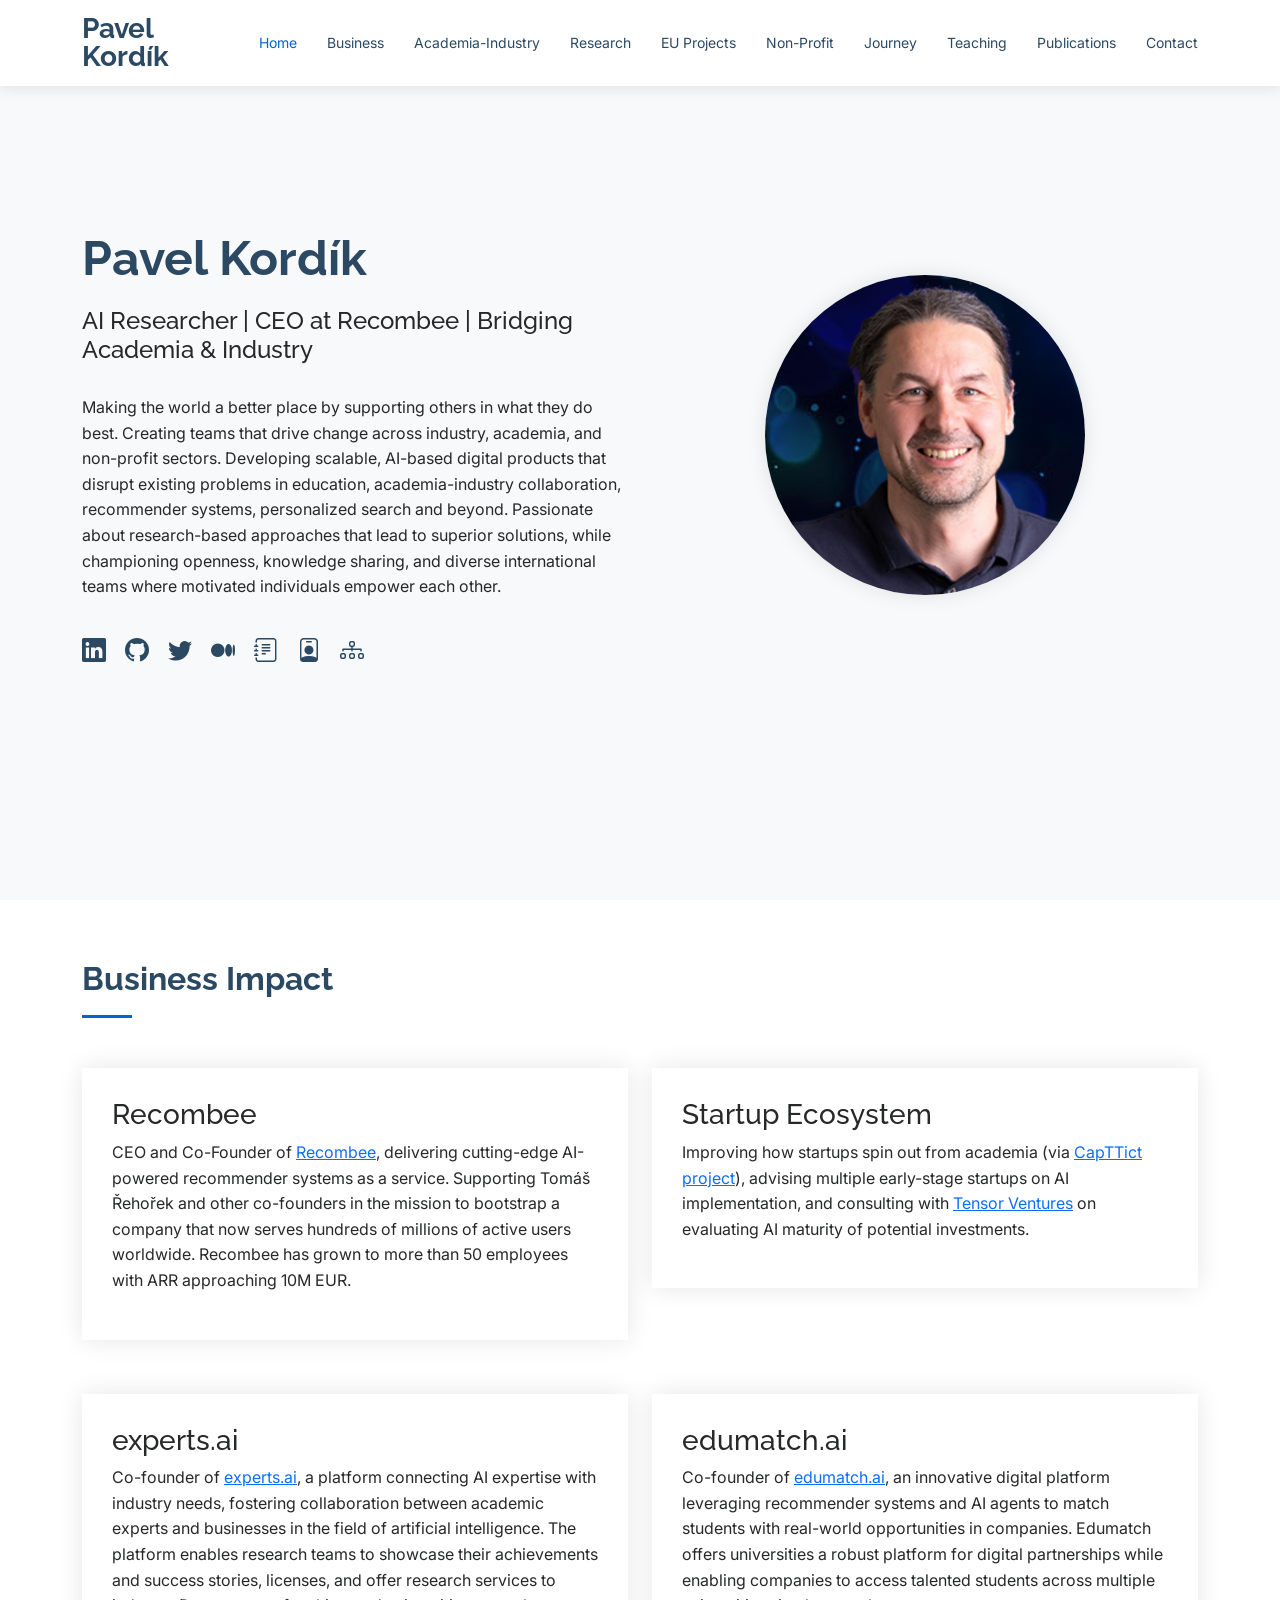
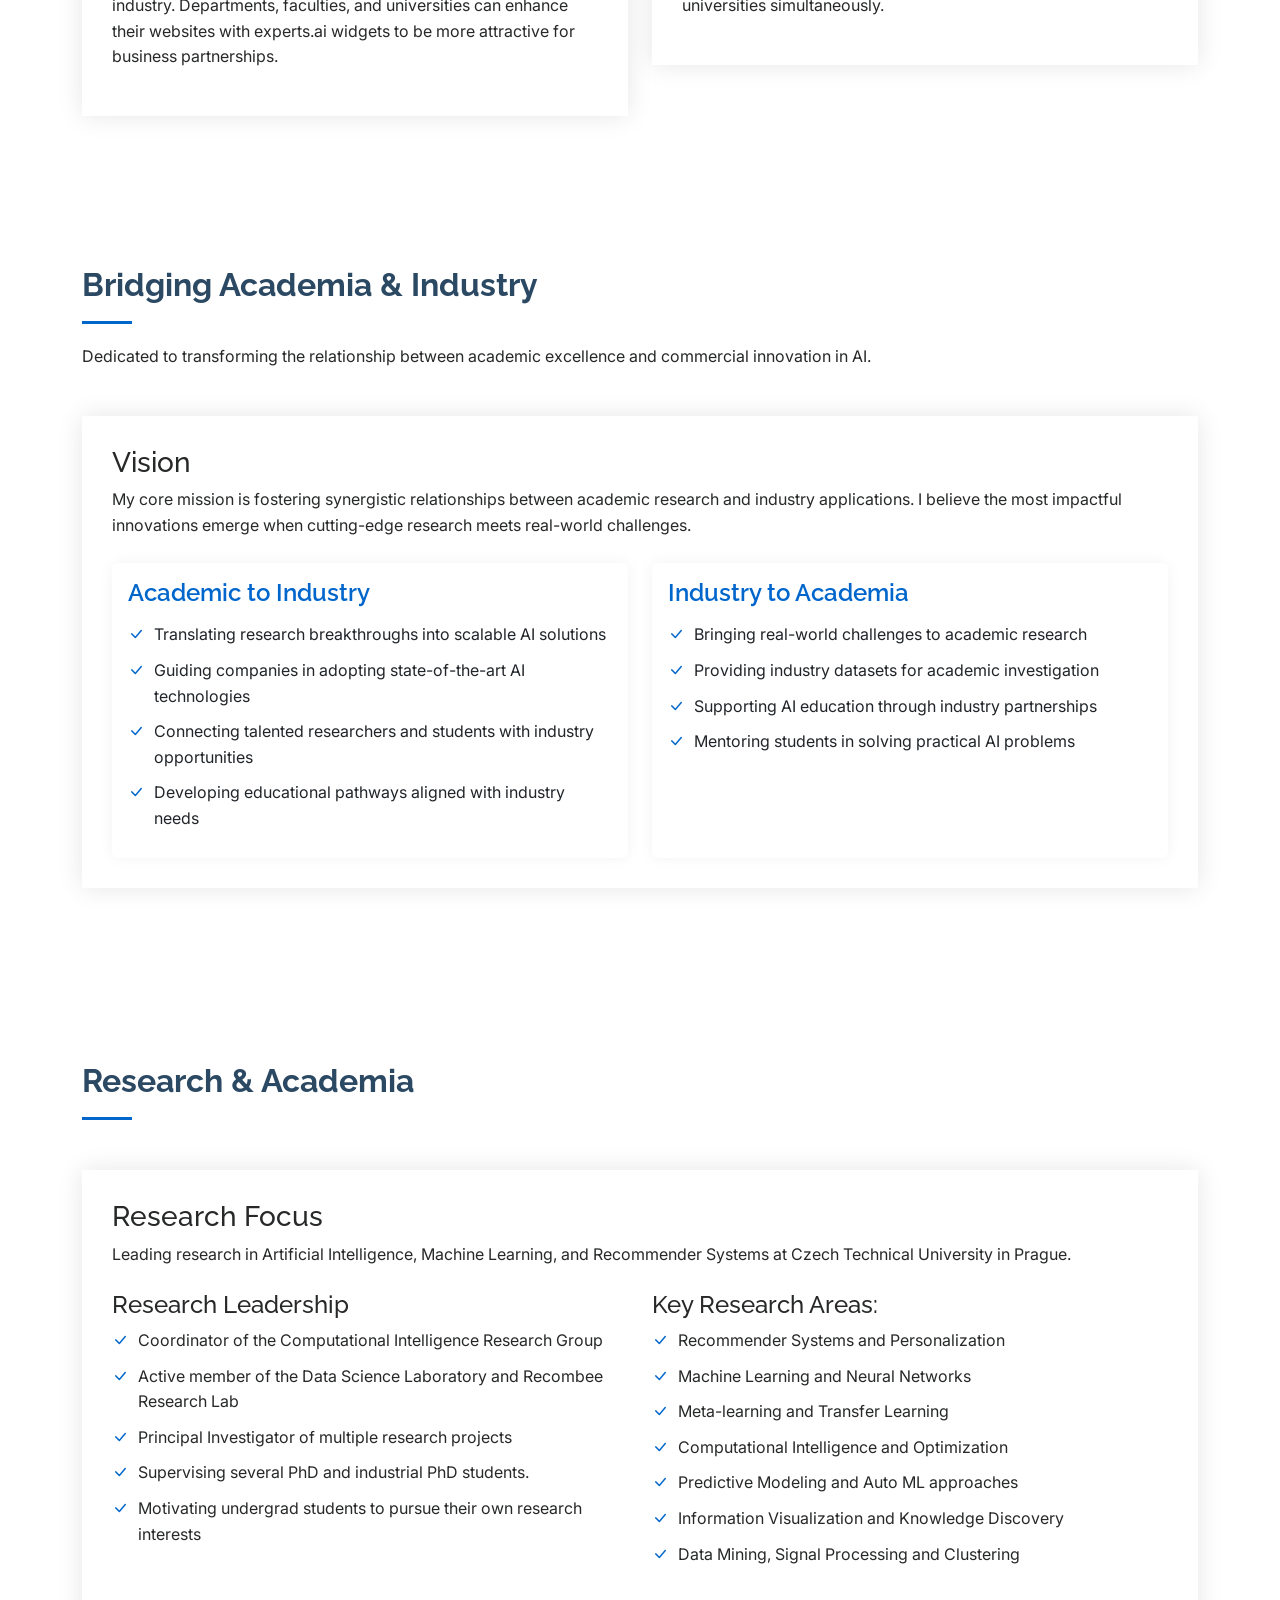
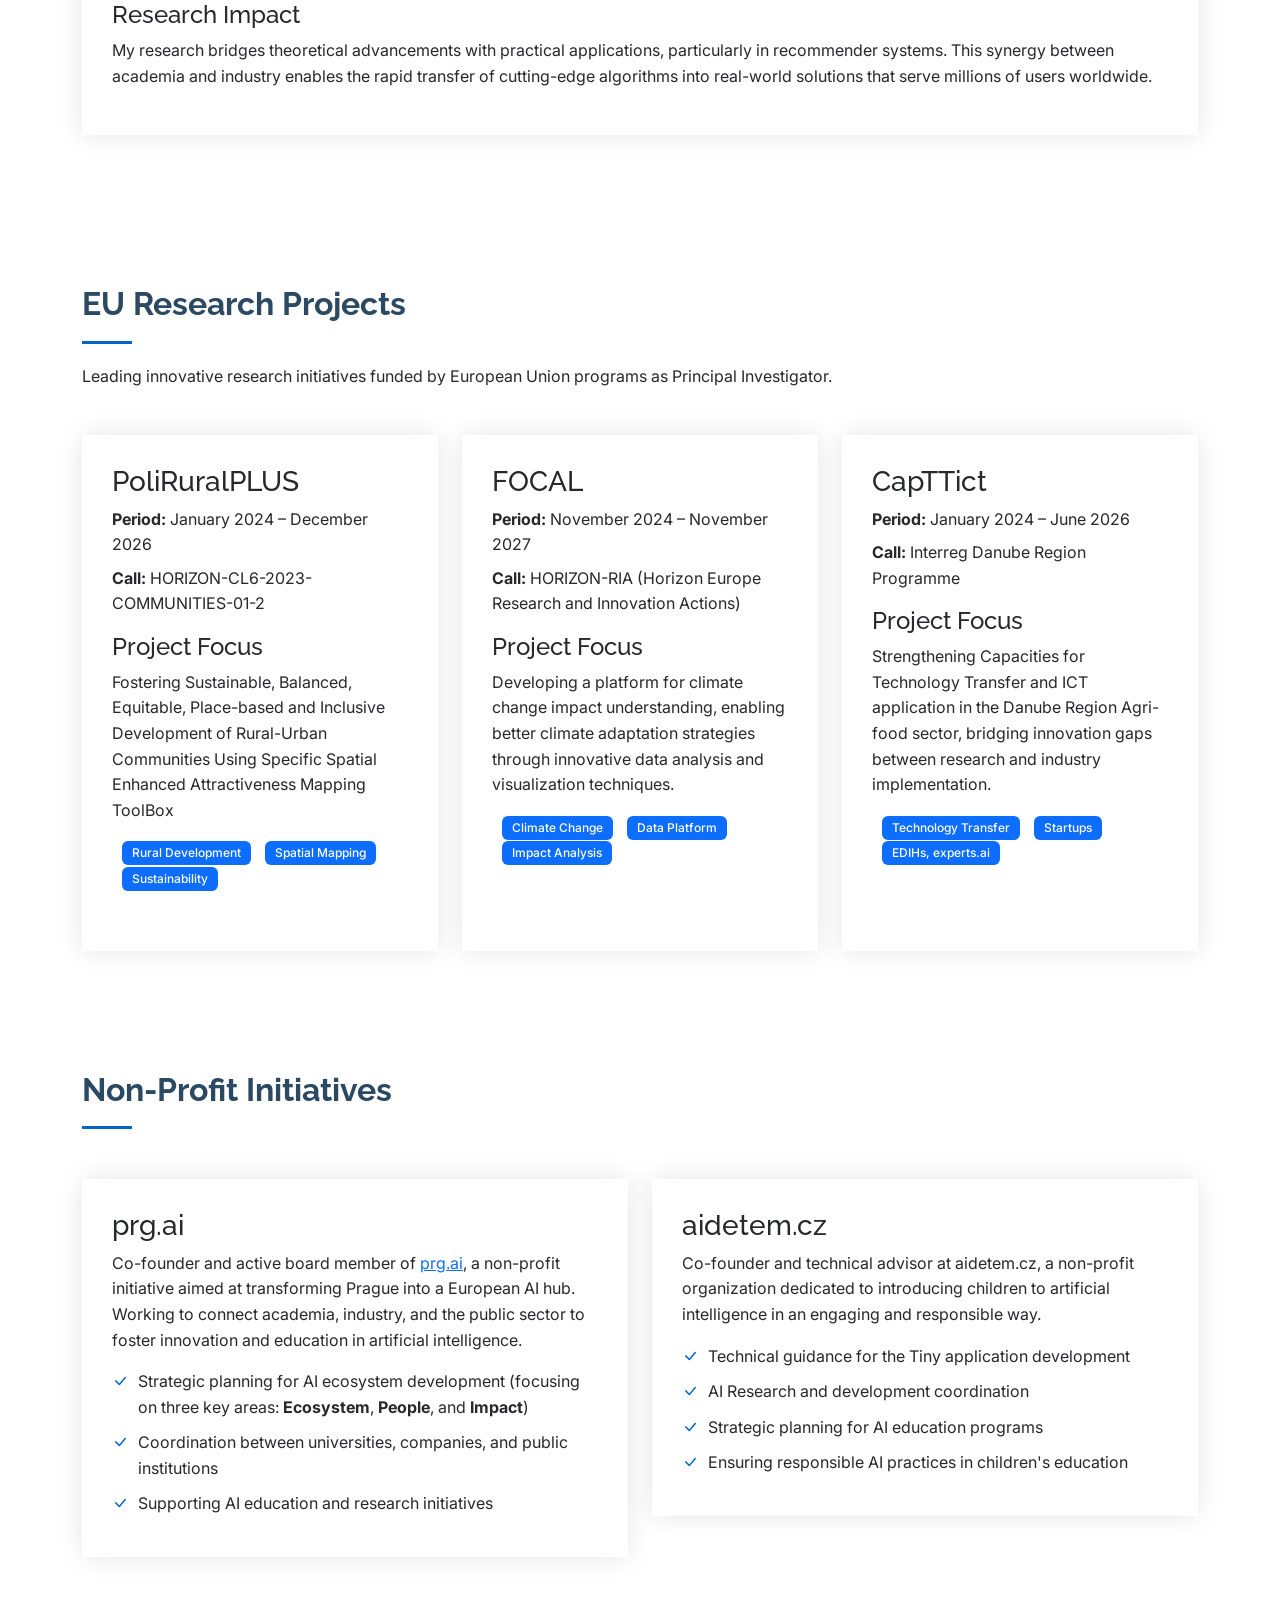
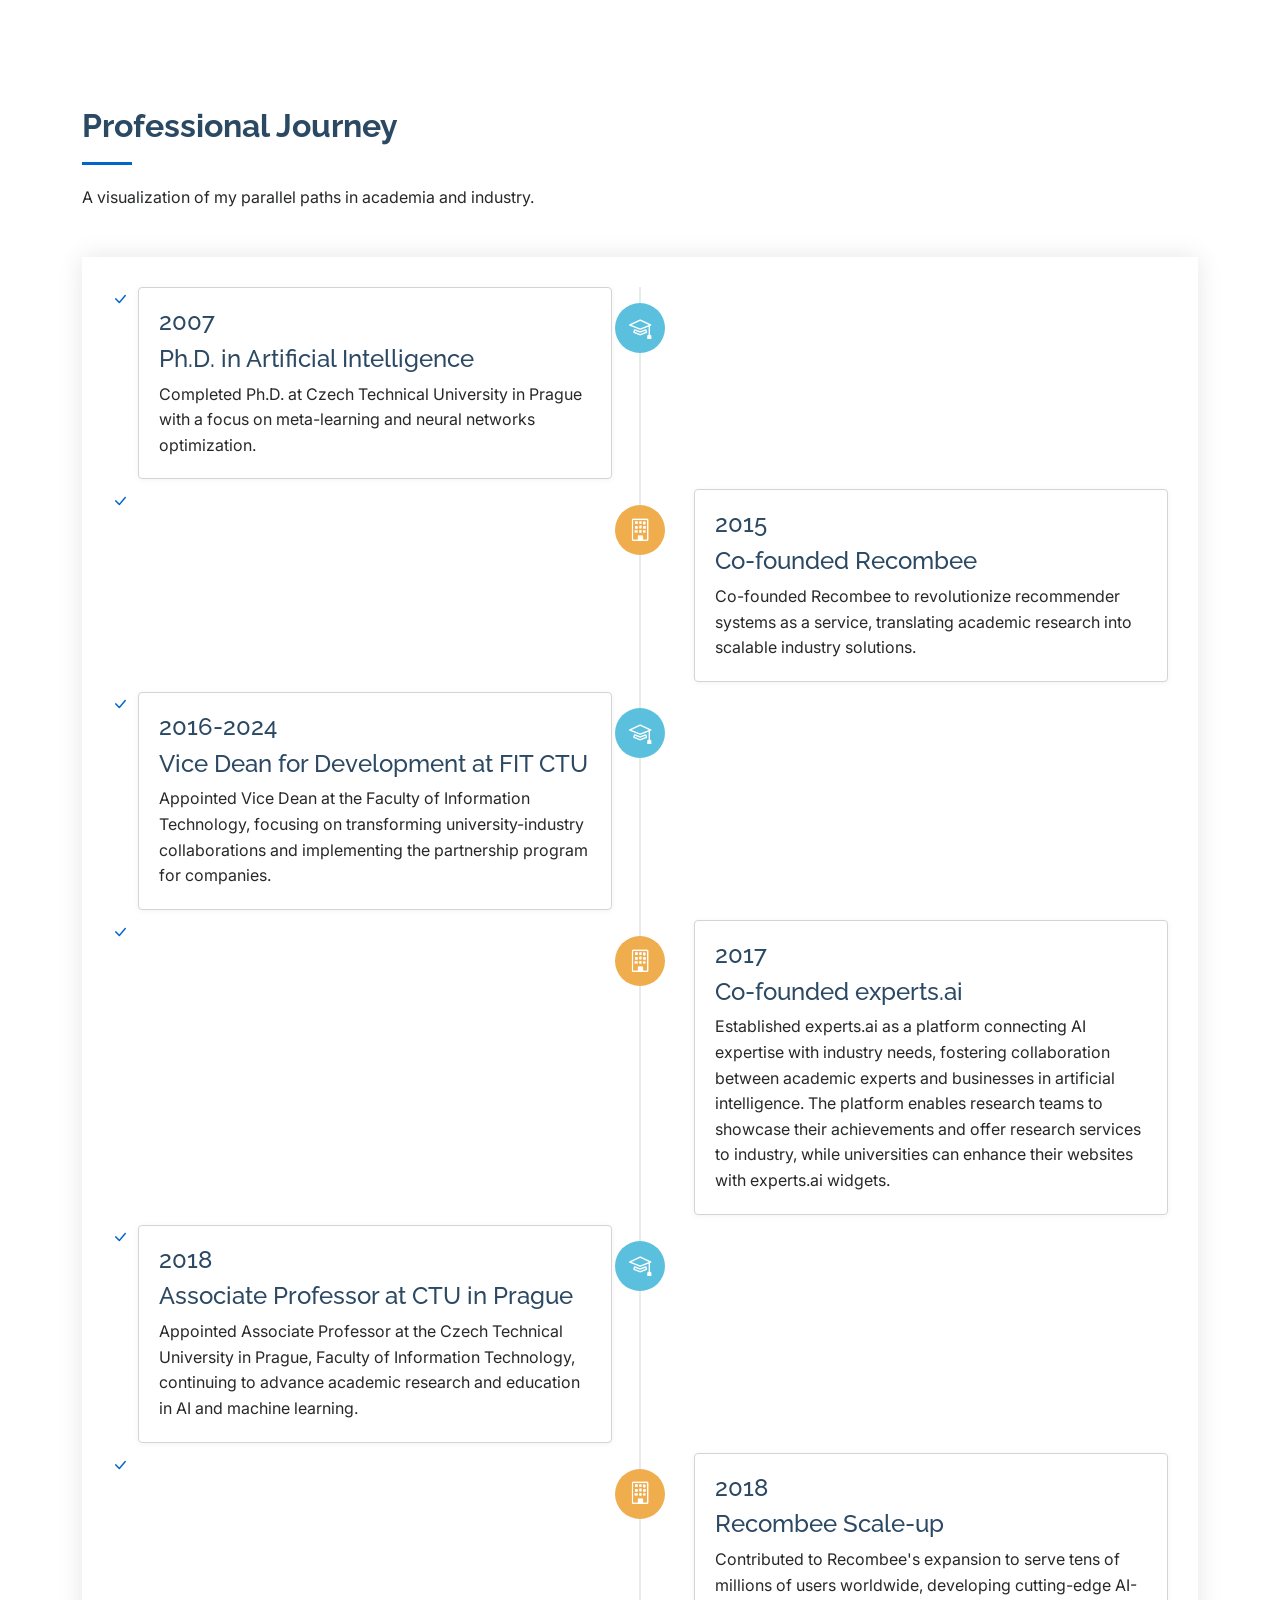
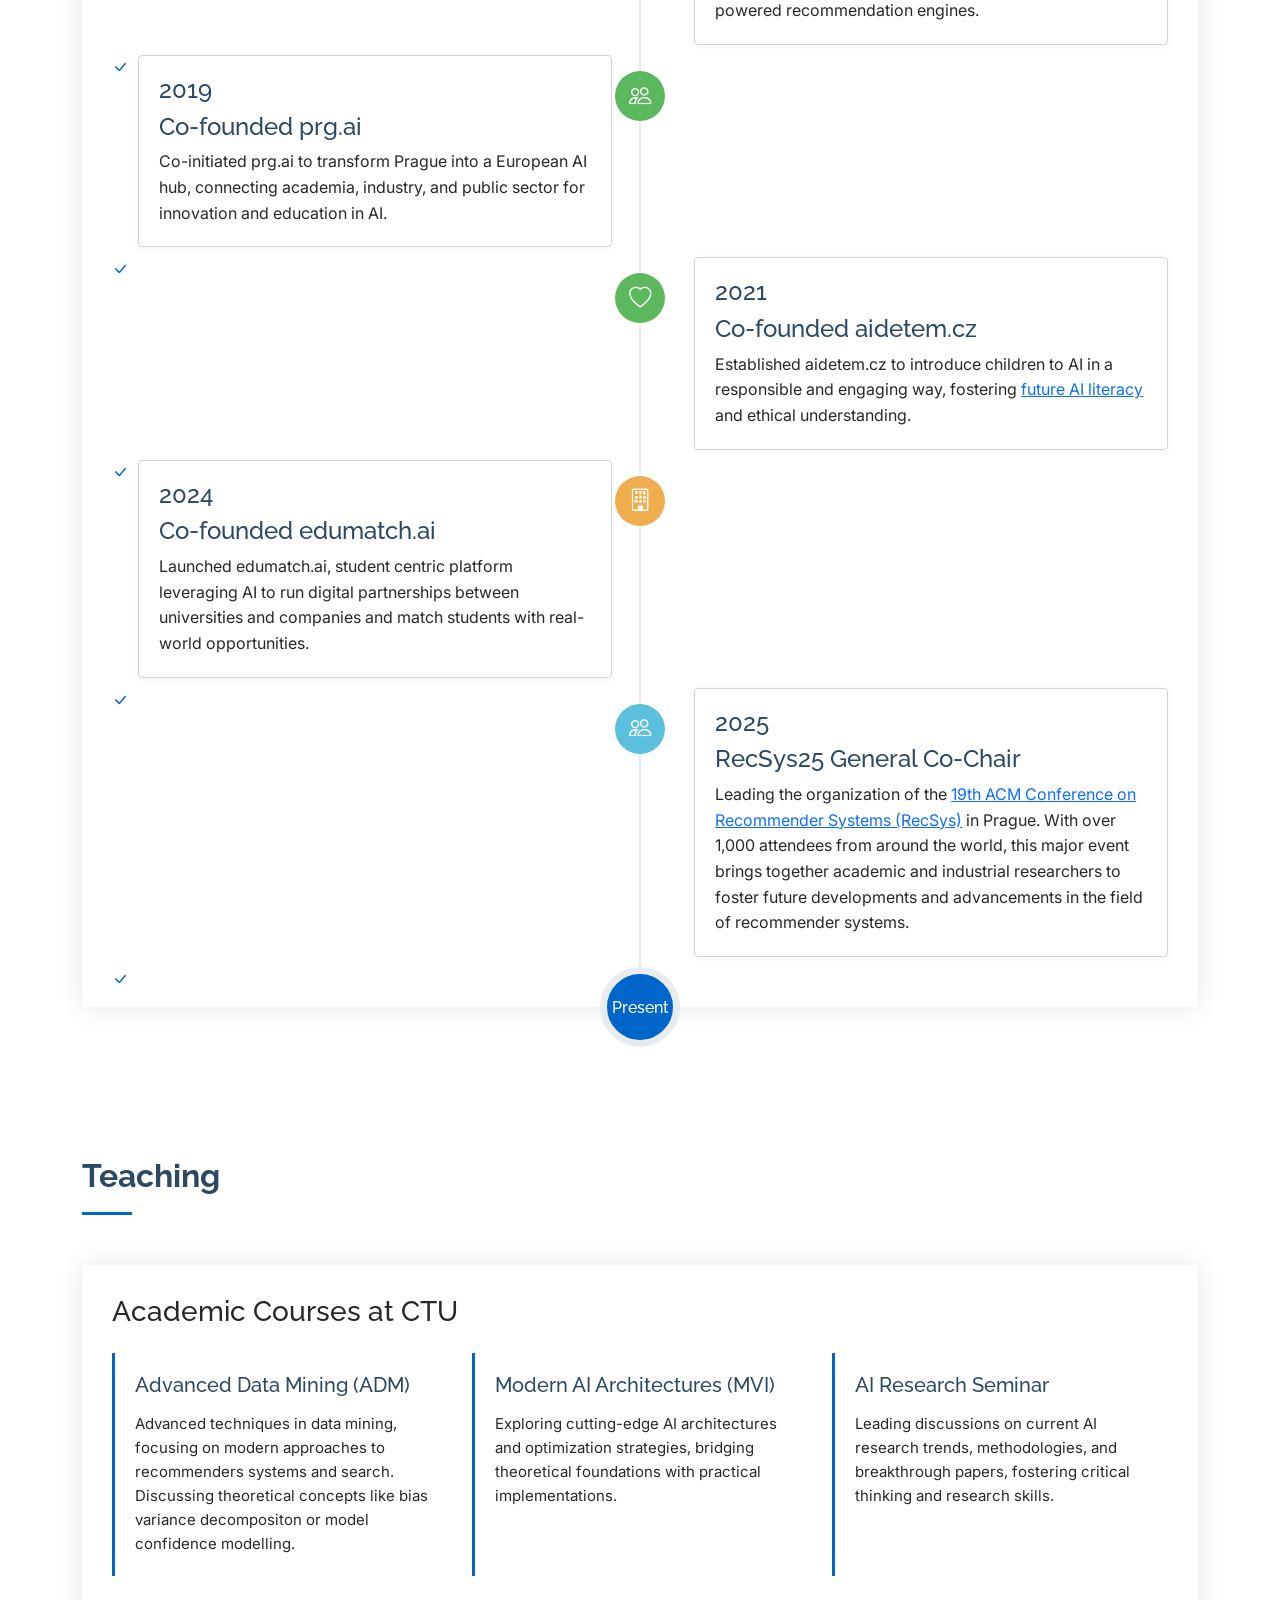
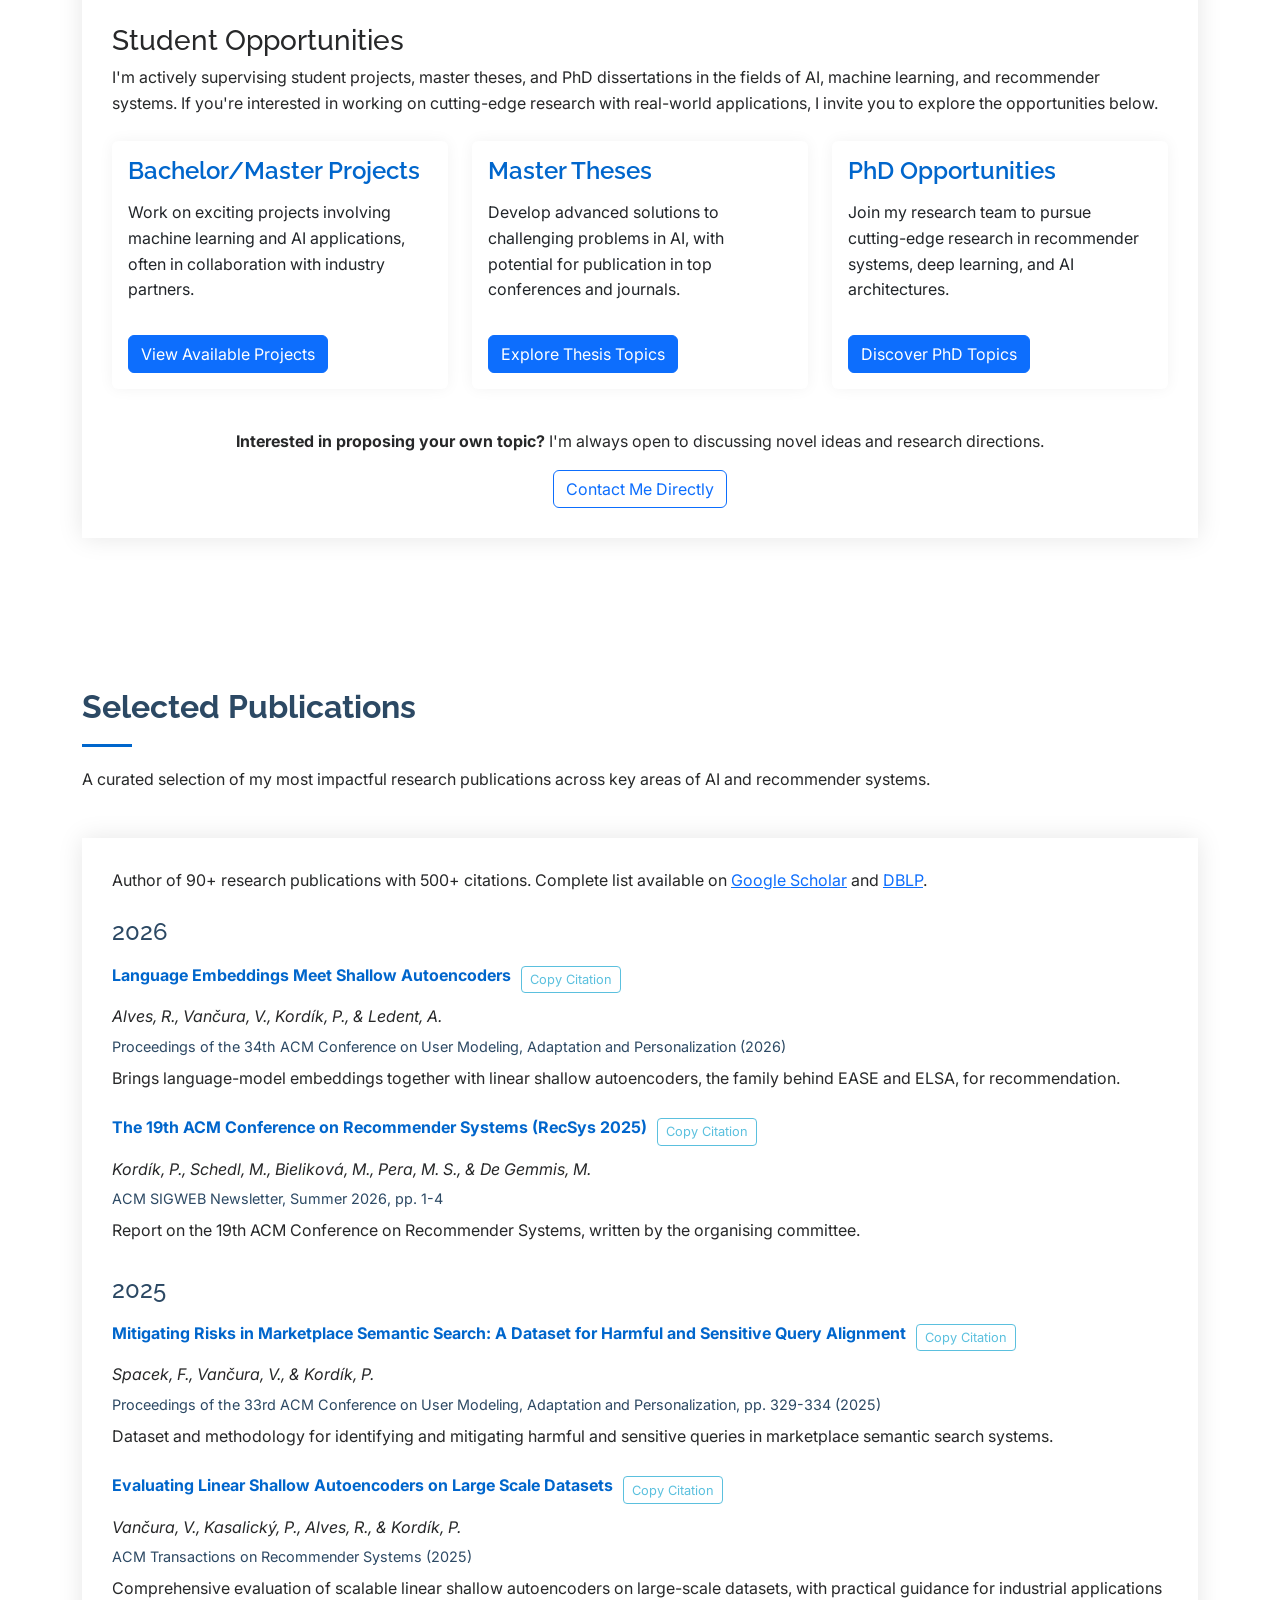
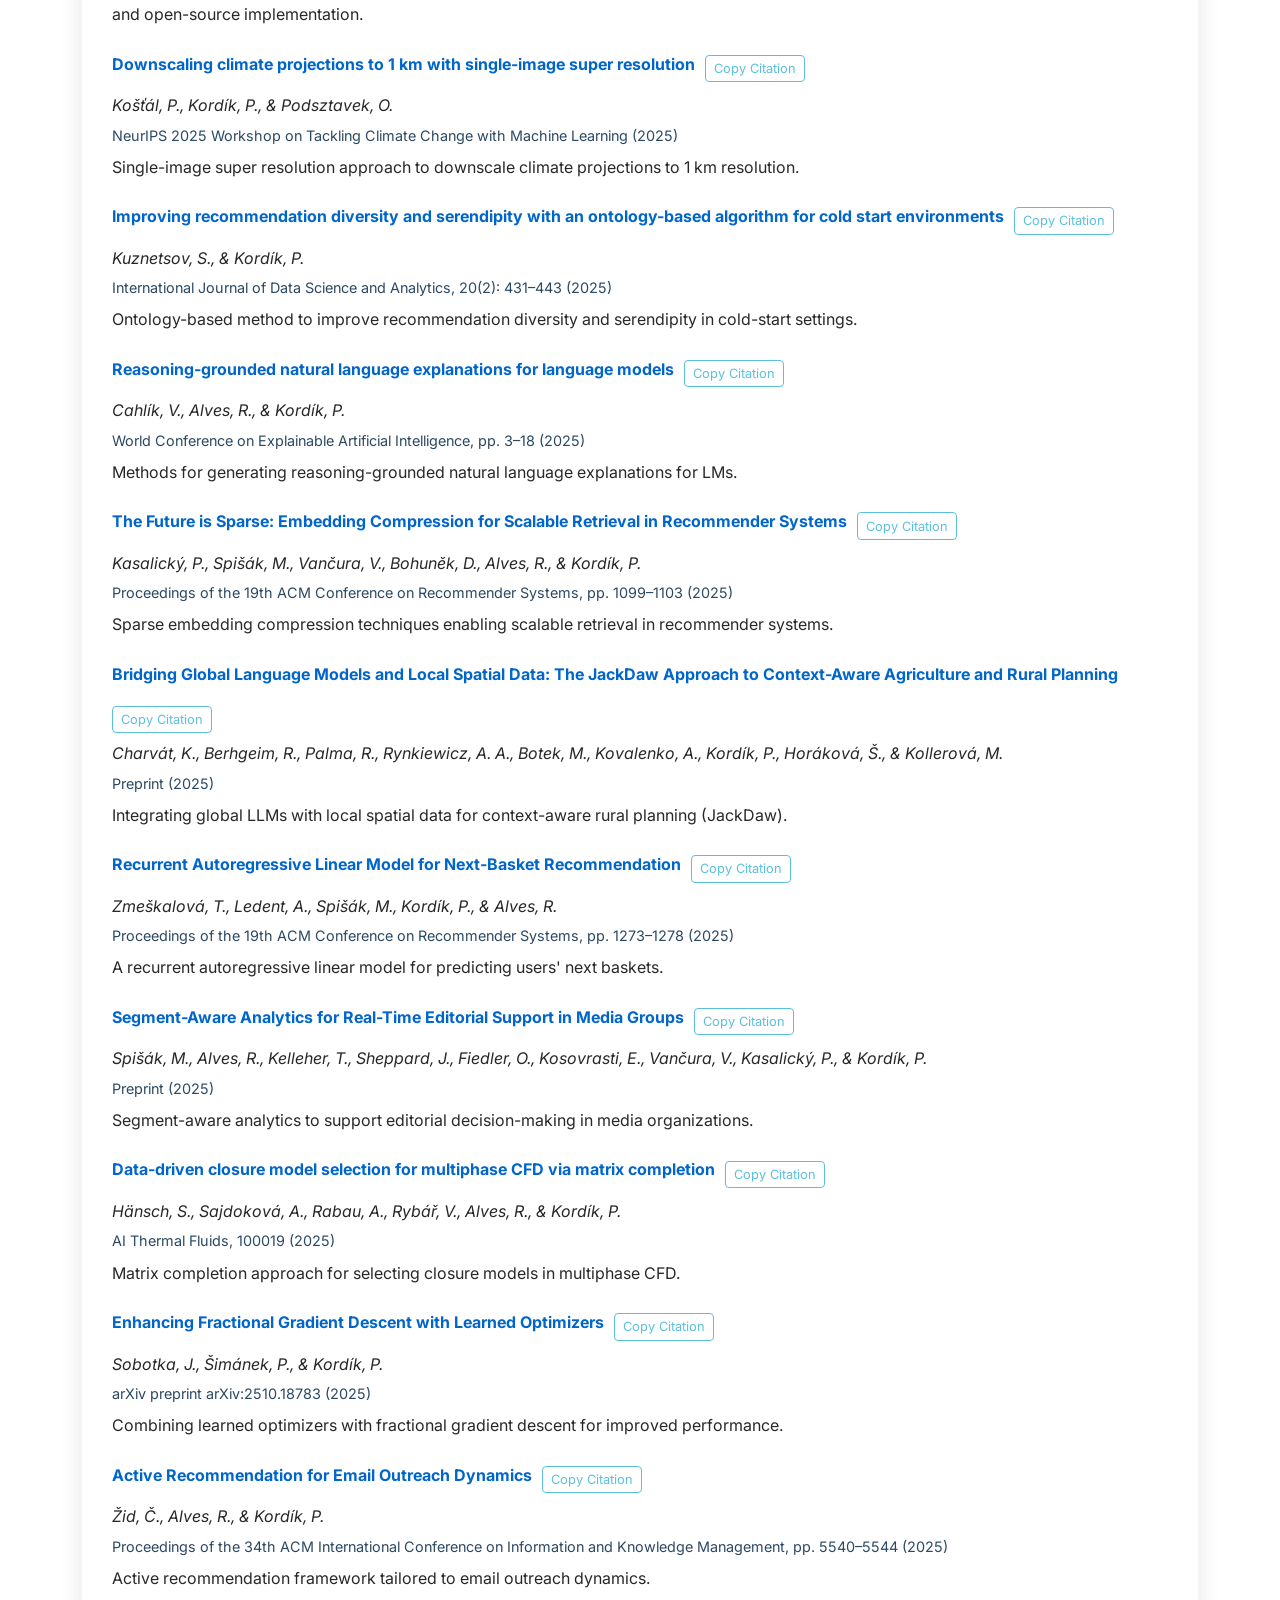
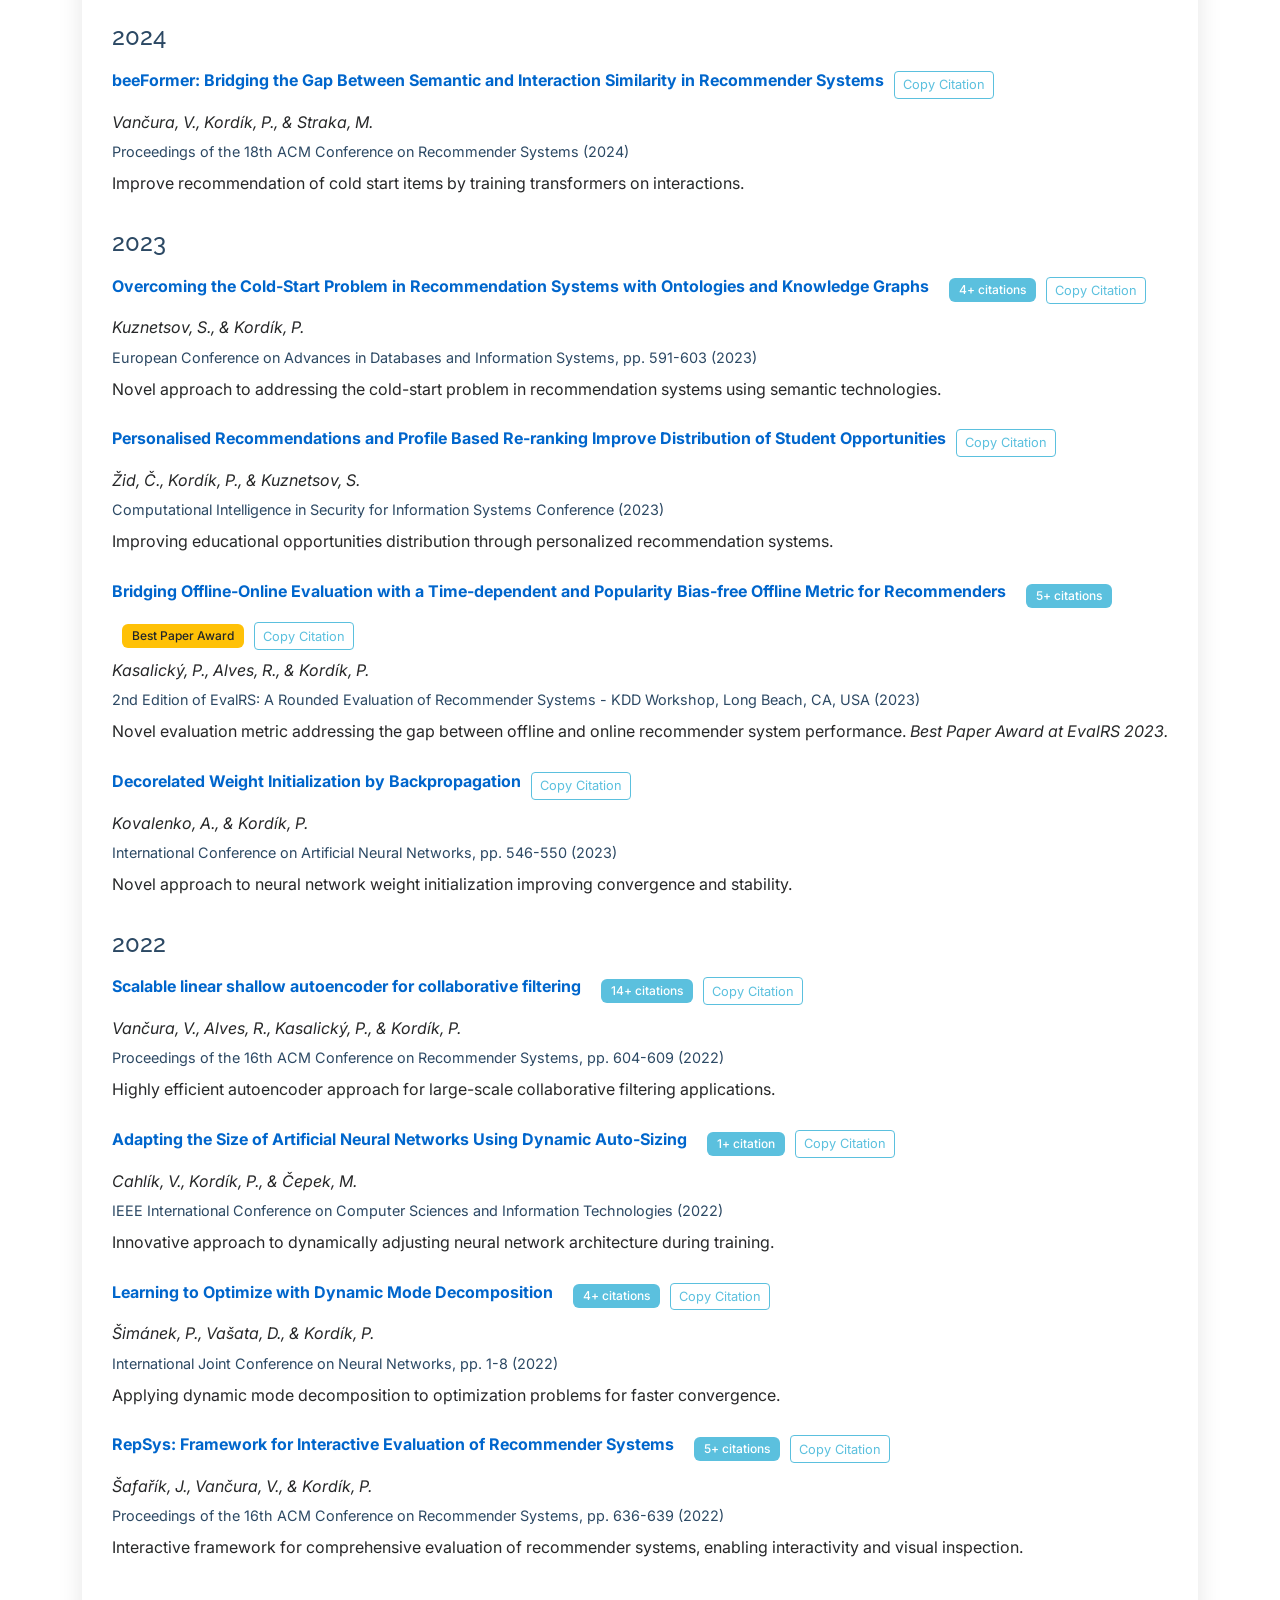
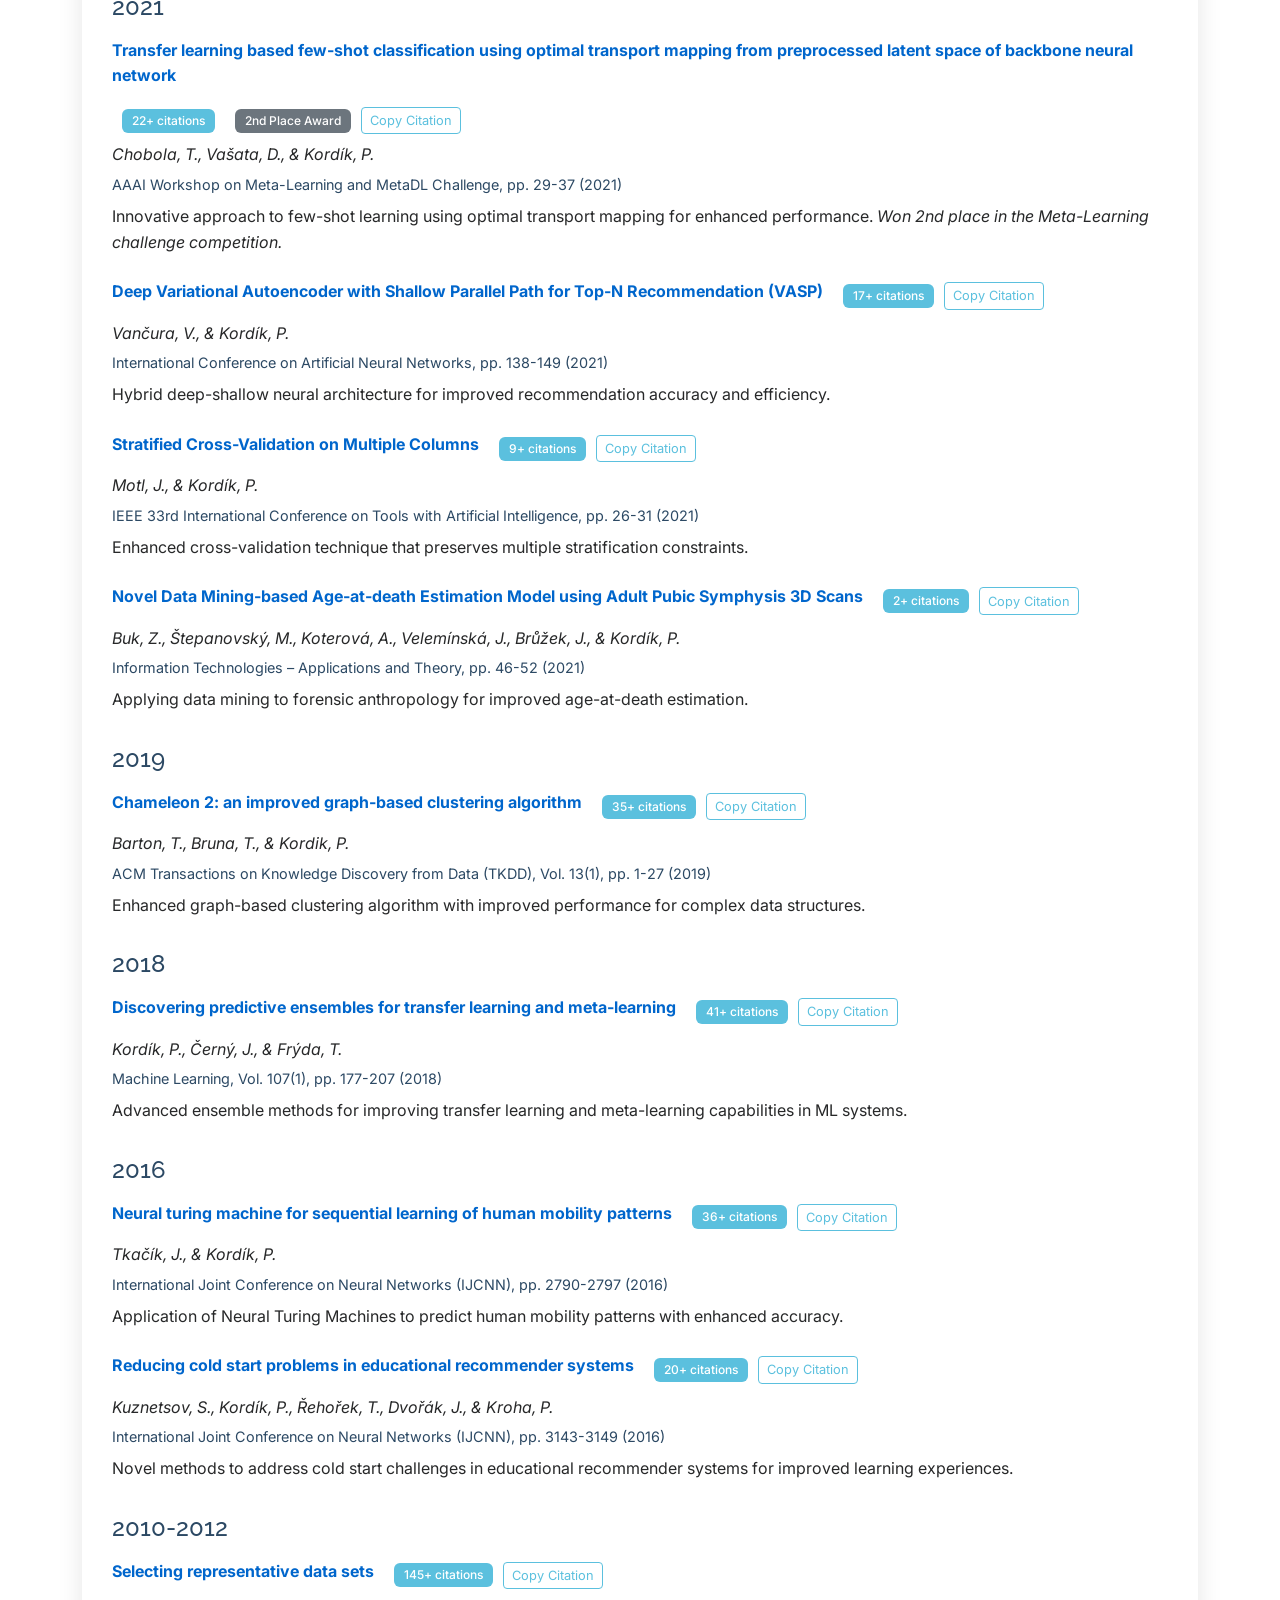
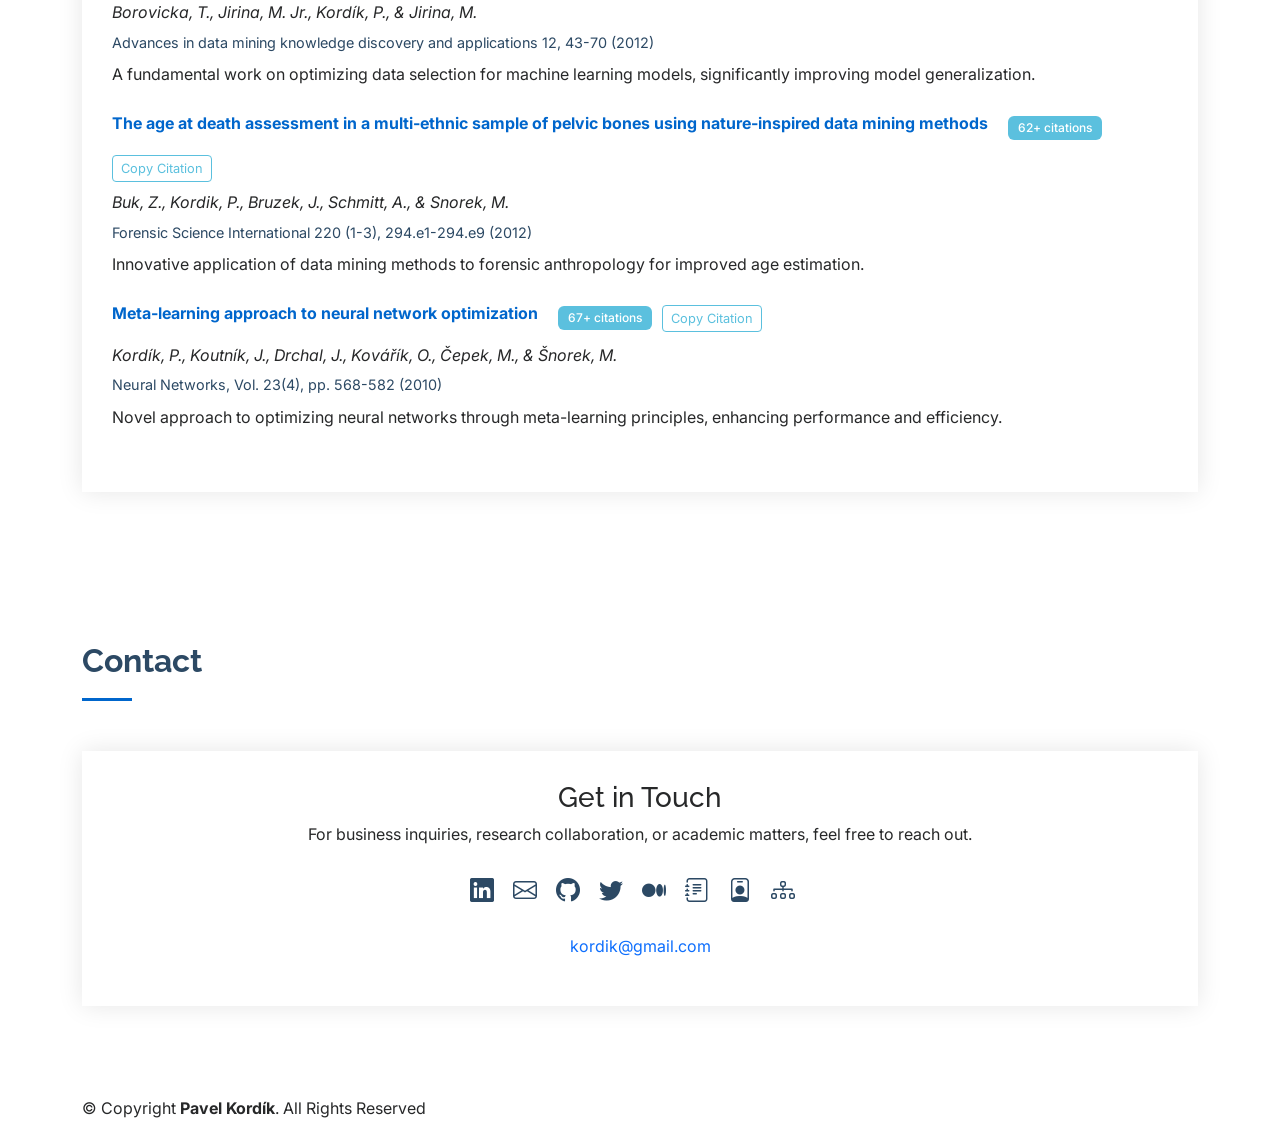
==== commit b10cf887: "Two 2026 publications Language Embeddings Meet Shallow Autoencoders (UMAP '26) and the RecSys 2025 c" ====
--- a/index.html
+++ b/index.html
@@ -38,6 +38,8 @@
   <meta name="twitter:description" content="Personal website of Pavel Kordík - CEO at Recombee, AI Researcher, and Industry-Academia Connector bridging cutting-edge AI research with real-world applications">
   <meta name="twitter:image" content="https://kordikp.github.io/personal-profile/assets/img/PAVEL-KORDIK-420x420.png">
   <meta name="twitter:site" content="@pavelkordik">
+  <link rel="search" type="application/opensearchdescription+xml" title="Search Pavel Kordík site" href="https://kordikp.github.io/personal-profile/opensearch.xml">
+  <link rel="alternate" type="application/rss+xml" title="Pavel Kordík - Updates" href="https://kordikp.github.io/personal-profile/rss.xml">
 
   <!-- Structured Data for SEO -->
   <script type="application/ld+json">
@@ -767,13 +769,13 @@
           <p data-aos="fade-up" data-aos-delay="500">Making the world a better place by supporting others in what they do best. Creating teams that drive change across industry, academia, and non-profit sectors. Developing scalable, AI-based digital products that disrupt existing problems in education, academia-industry collaboration, recommender systems, personalized search and beyond. Passionate about research-based approaches that lead to superior solutions, while championing openness, knowledge sharing, and diverse international teams where motivated individuals empower each other.</p>
           <div data-aos="fade-up" data-aos-delay="600">
             <div class="social-links mt-3">
-              <a href="https://www.linkedin.com/in/kordik/" class="linkedin"><i class="bi bi-linkedin"></i></a>
-              <a href="https://github.com/kordikp" class="github"><i class="bi bi-github"></i></a>
-              <a href="https://twitter.com/pavelkordik" class="twitter"><i class="bi bi-twitter"></i></a>
-              <a href="https://medium.com/@pavelkordik" class="medium"><i class="bi bi-medium"></i></a>
-              <a href="https://pavelkordik.substack.com/" class="substack" title="Substack"><i class="bi bi-journal-text"></i></a>
-              <a href="https://about.me/kordik" class="about-me" title="About.me"><i class="bi bi-person-badge"></i></a>
-              <a href="https://www.researchgate.net/profile/Pavel-Kordik" class="researchgate" title="ResearchGate"><i class="bi bi-diagram-3"></i></a>
+              <a href="https://www.linkedin.com/in/kordik/" class="linkedin" rel="me"><i class="bi bi-linkedin"></i></a>
+              <a href="https://github.com/kordikp" class="github" rel="me"><i class="bi bi-github"></i></a>
+              <a href="https://twitter.com/pavelkordik" class="twitter" rel="me"><i class="bi bi-twitter"></i></a>
+              <a href="https://medium.com/@pavelkordik" class="medium" rel="me"><i class="bi bi-medium"></i></a>
+              <a href="https://pavelkordik.substack.com/" class="substack" title="Substack" rel="me"><i class="bi bi-journal-text"></i></a>
+              <a href="https://about.me/kordik" class="about-me" title="About.me" rel="me"><i class="bi bi-person-badge"></i></a>
+              <a href="https://www.researchgate.net/profile/Pavel-Kordik" class="researchgate" title="ResearchGate" rel="me"><i class="bi bi-diagram-3"></i></a>
             </div>
           </div>
         </div>
@@ -1263,6 +1265,29 @@
               
               <!-- Publications sorted by year, newest first -->
               <div class="publication-item">
+                <h4>2026</h4>
+                <div class="paper">
+                  <div class="title-row">
+                    <strong data-citation-id="alves2026language">Language Embeddings Meet Shallow Autoencoders</strong>
+                    <button class="btn btn-sm btn-outline-lightblue copy-citation" data-citation="@inproceedings{alves2026language, title={Language Embeddings Meet Shallow Autoencoders}, author={Alves, Rodrigo and Van\v{c}ura, Vojt\v{e}ch and Kord\'{\i}k, Pavel and Ledent, Antoine}, booktitle={Proceedings of the 34th ACM Conference on User Modeling, Adaptation and Personalization}, year={2026}, publisher={Association for Computing Machinery}, series={UMAP '26}}">Copy Citation</button>
+                  </div>
+                  <p class="authors">Alves, R., Vančura, V., Kordík, P., &amp; Ledent, A.</p>
+                  <p class="venue">Proceedings of the 34th ACM Conference on User Modeling, Adaptation and Personalization (2026)</p>
+                  <p class="description">Brings language-model embeddings together with linear shallow autoencoders, the family behind EASE and ELSA, for recommendation.</p>
+                </div>
+
+                <div class="paper">
+                  <div class="title-row">
+                    <strong data-citation-id="kordik2026recsys">The 19th ACM Conference on Recommender Systems (RecSys 2025)</strong>
+                    <button class="btn btn-sm btn-outline-lightblue copy-citation" data-citation="@article{kordik2026recsys, title={The 19th ACM Conference on Recommender Systems (RecSys 2025)}, author={Kord\'{\i}k, Pavel and Schedl, Markus and Bielikov\'{a}, M\'{a}ria and Pera, Maria Soledad and De Gemmis, Marco}, journal={ACM SIGWEB Newsletter}, number={Summer}, pages={1--4}, year={2026}, publisher={Association for Computing Machinery}}">Copy Citation</button>
+                  </div>
+                  <p class="authors">Kordík, P., Schedl, M., Bieliková, M., Pera, M. S., &amp; De Gemmis, M.</p>
+                  <p class="venue">ACM SIGWEB Newsletter, Summer 2026, pp. 1-4</p>
+                  <p class="description">Report on the 19th ACM Conference on Recommender Systems, written by the organising committee.</p>
+                </div>
+              </div>
+
+              <div class="publication-item">
                 <h4>2025</h4>
                 <div class="paper">
                   <div class="title-row">
@@ -1646,14 +1671,14 @@
               <h3>Get in Touch</h3>
               <p>For business inquiries, research collaboration, or academic matters, feel free to reach out.</p>
               <div class="social-links mt-4">
-                <a href="https://www.linkedin.com/in/kordik/" class="linkedin" title="LinkedIn"><i class="bi bi-linkedin"></i></a>
-                <a href="mailto:kordik@gmail.com" class="email" title="Email"><i class="bi bi-envelope"></i></a>
-                <a href="https://github.com/kordikp" class="github" title="GitHub"><i class="bi bi-github"></i></a>
-                <a href="https://twitter.com/pavelkordik" class="twitter" title="Twitter"><i class="bi bi-twitter"></i></a>
-                <a href="https://medium.com/@pavelkordik" class="medium" title="Medium"><i class="bi bi-medium"></i></a>
-                <a href="https://pavelkordik.substack.com/" class="substack" title="Substack"><i class="bi bi-journal-text"></i></a>
-                <a href="https://about.me/kordik" class="about-me" title="About.me"><i class="bi bi-person-badge"></i></a>
-                <a href="https://www.researchgate.net/profile/Pavel-Kordik" class="researchgate" title="ResearchGate"><i class="bi bi-diagram-3"></i></a>
+                <a href="https://www.linkedin.com/in/kordik/" class="linkedin" title="LinkedIn" rel="me"><i class="bi bi-linkedin"></i></a>
+                <a href="mailto:kordik@gmail.com" class="email" title="Email" rel="me"><i class="bi bi-envelope"></i></a>
+                <a href="https://github.com/kordikp" class="github" title="GitHub" rel="me"><i class="bi bi-github"></i></a>
+                <a href="https://twitter.com/pavelkordik" class="twitter" title="Twitter" rel="me"><i class="bi bi-twitter"></i></a>
+                <a href="https://medium.com/@pavelkordik" class="medium" title="Medium" rel="me"><i class="bi bi-medium"></i></a>
+                <a href="https://pavelkordik.substack.com/" class="substack" title="Substack" rel="me"><i class="bi bi-journal-text"></i></a>
+                <a href="https://about.me/kordik" class="about-me" title="About.me" rel="me"><i class="bi bi-person-badge"></i></a>
+                <a href="https://www.researchgate.net/profile/Pavel-Kordik" class="researchgate" title="ResearchGate" rel="me"><i class="bi bi-diagram-3"></i></a>
               </div>
               <p class="mt-4">
                 <a href="mailto:kordik@gmail.com" class="text-decoration-none">kordik@gmail.com</a>
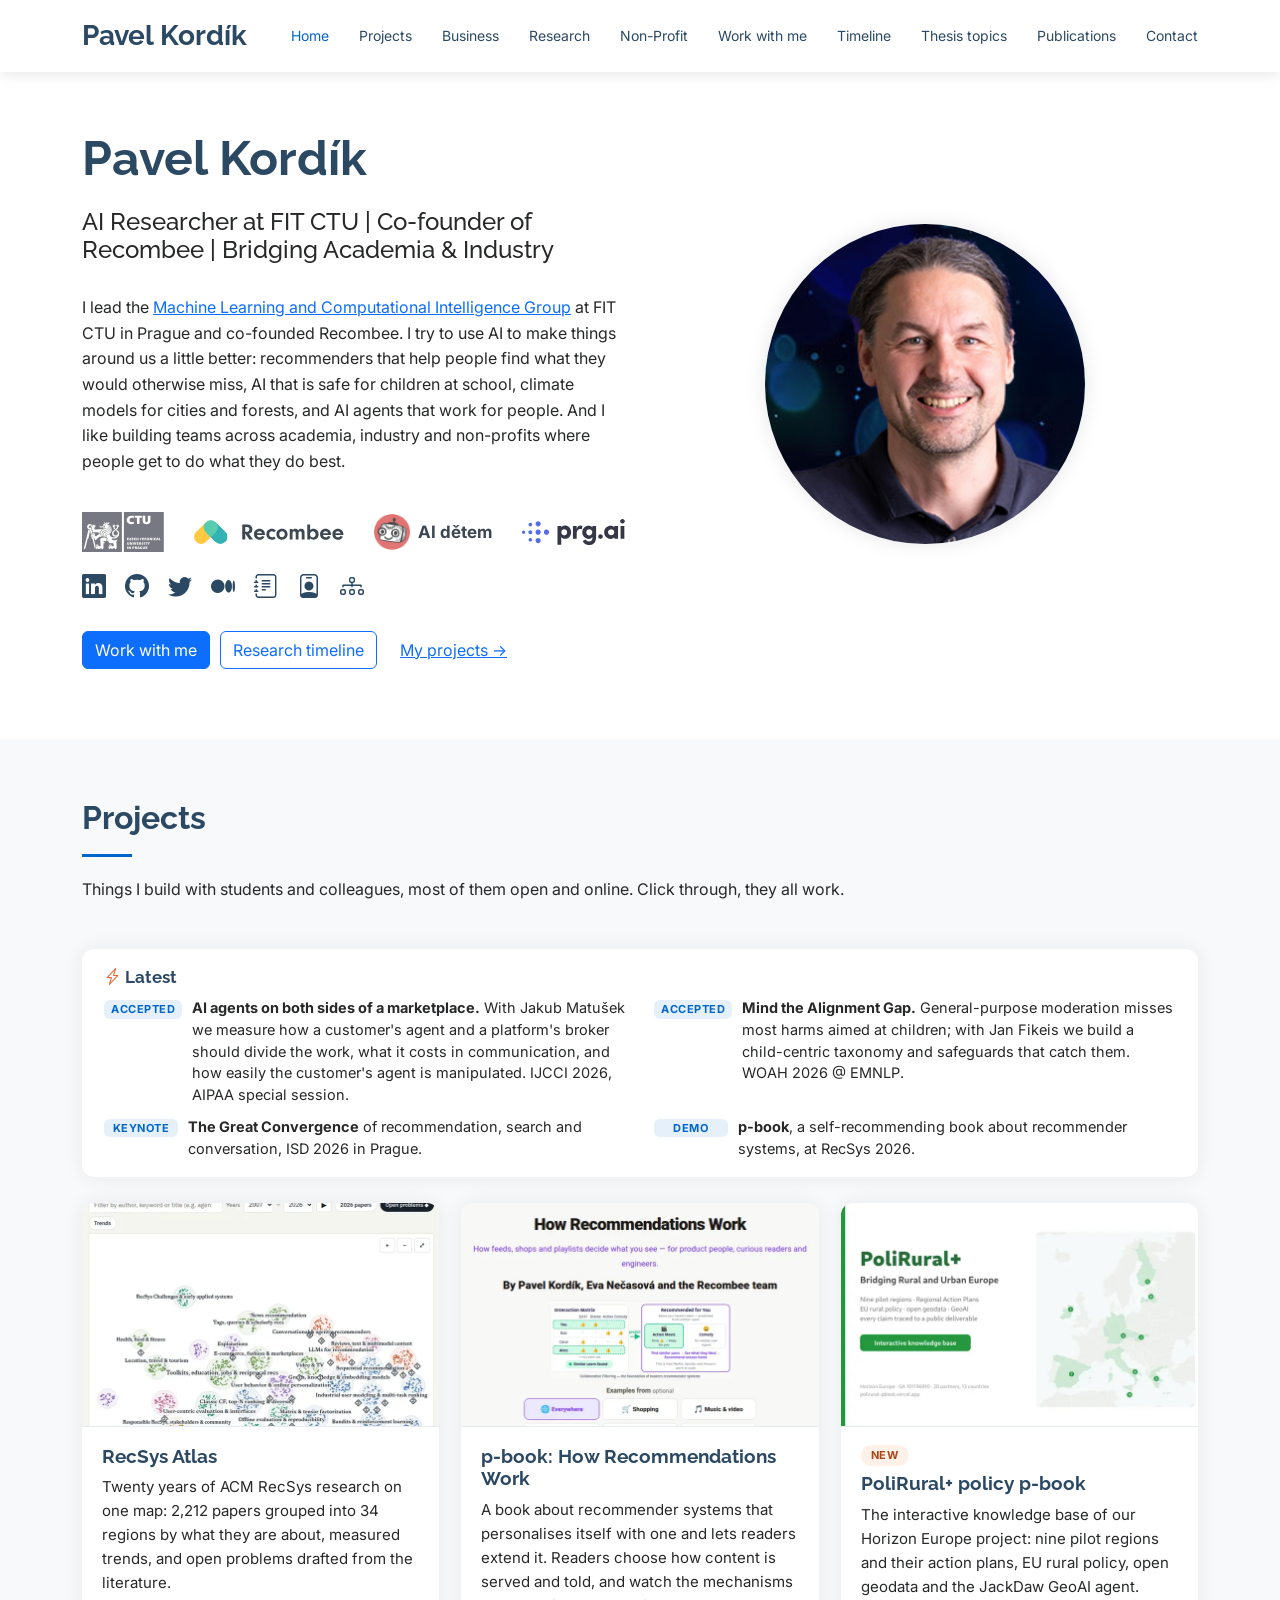
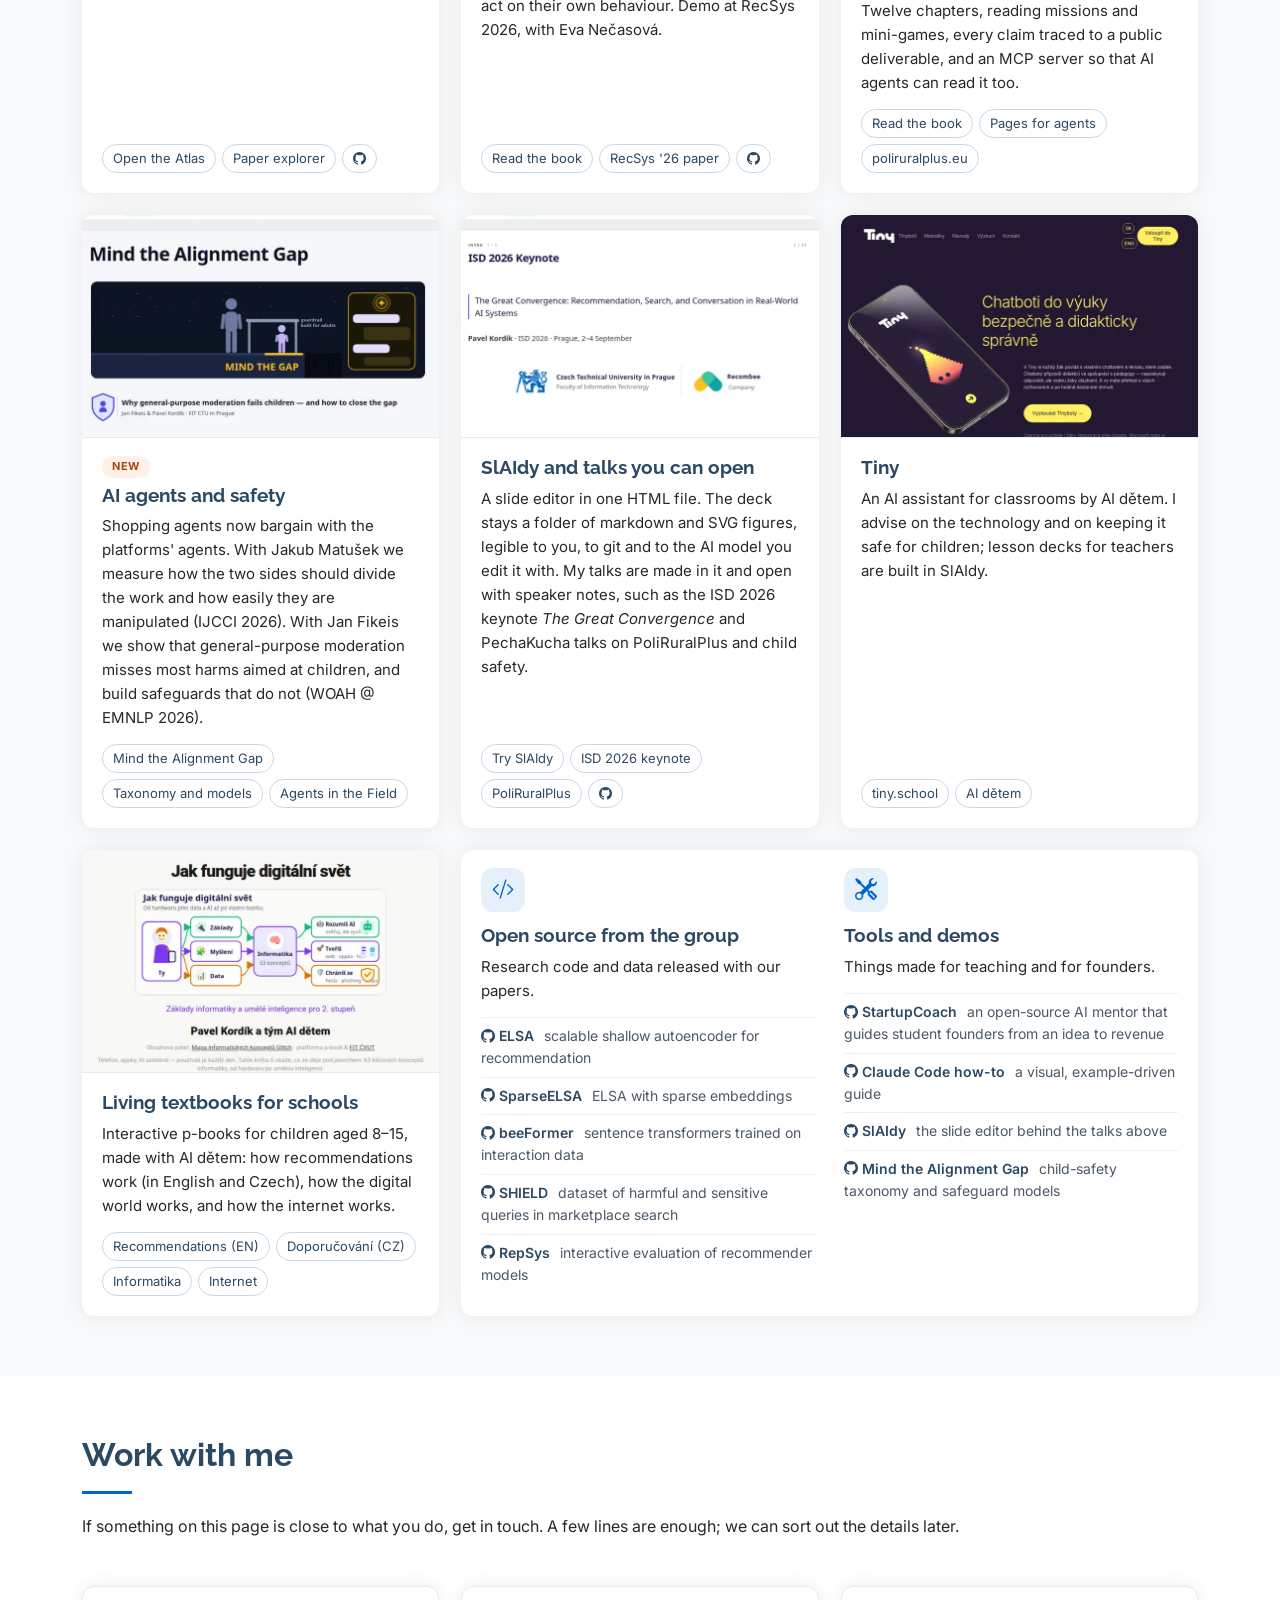
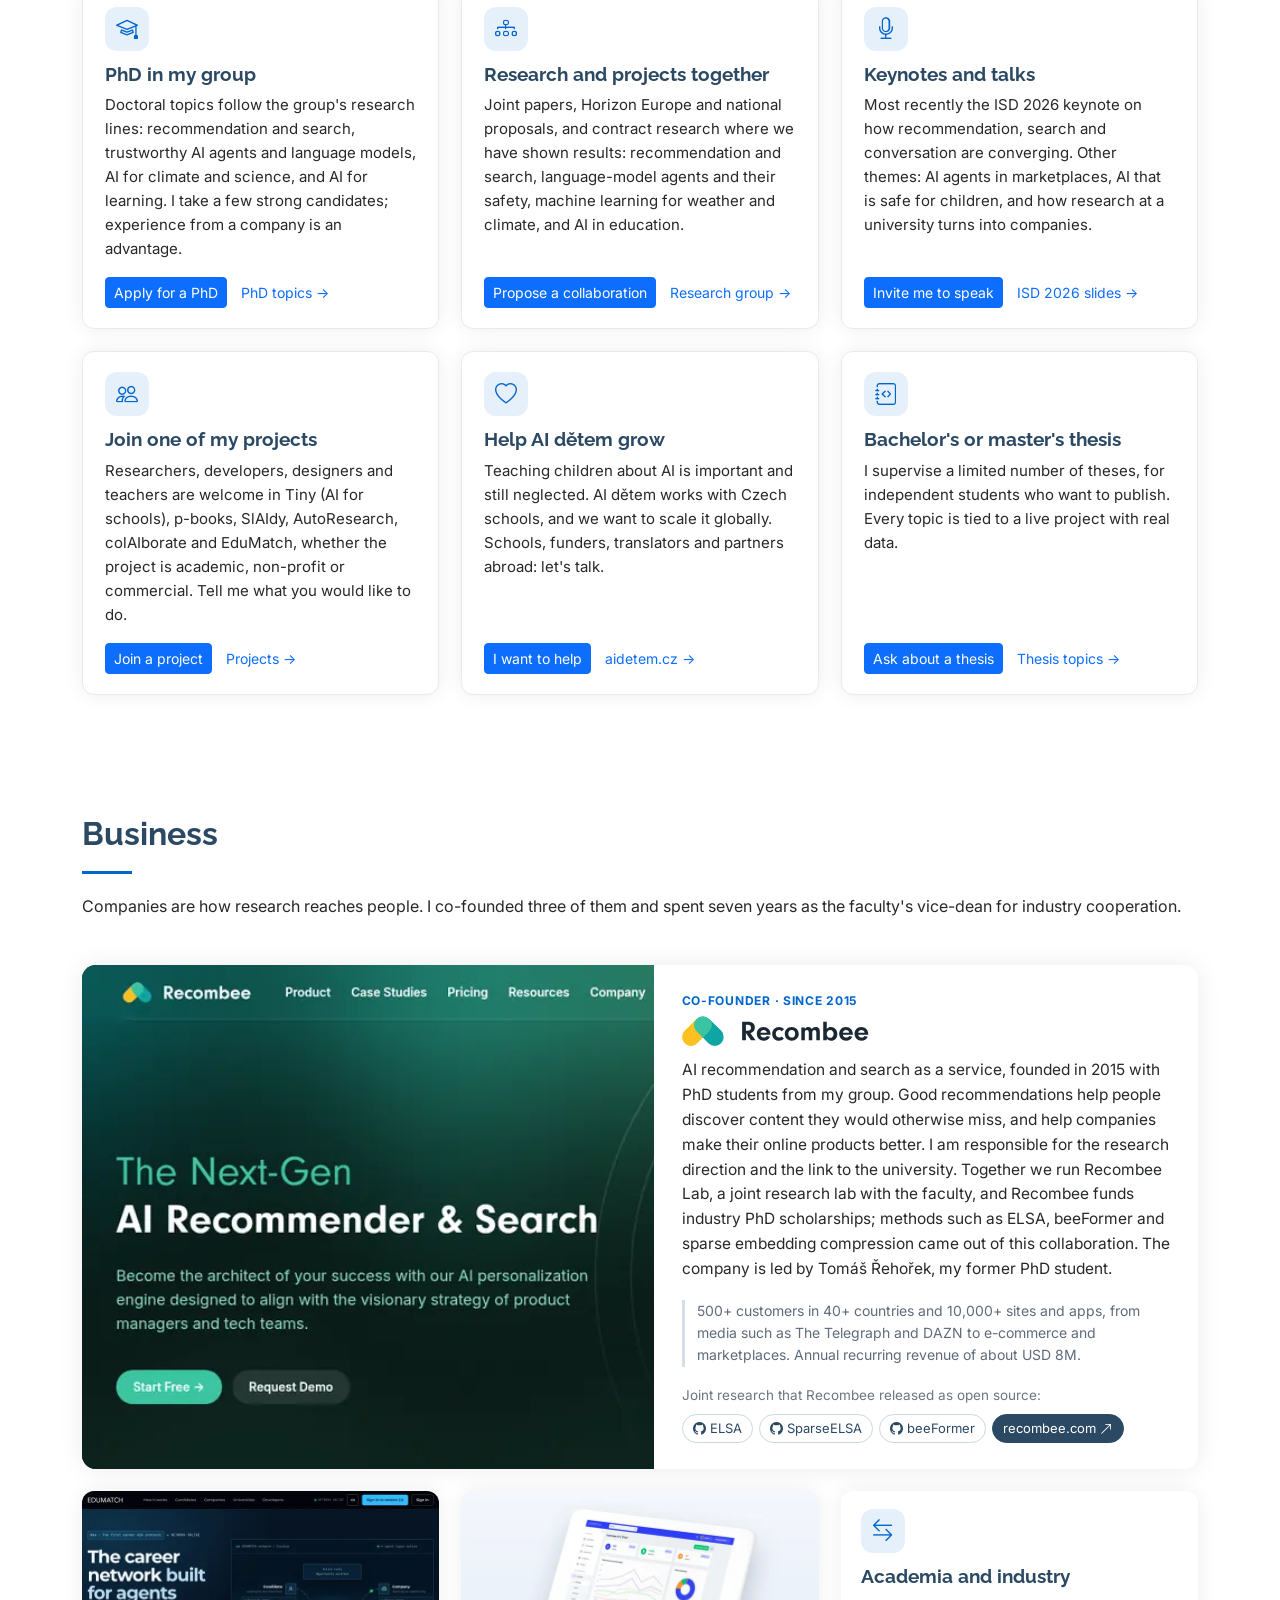
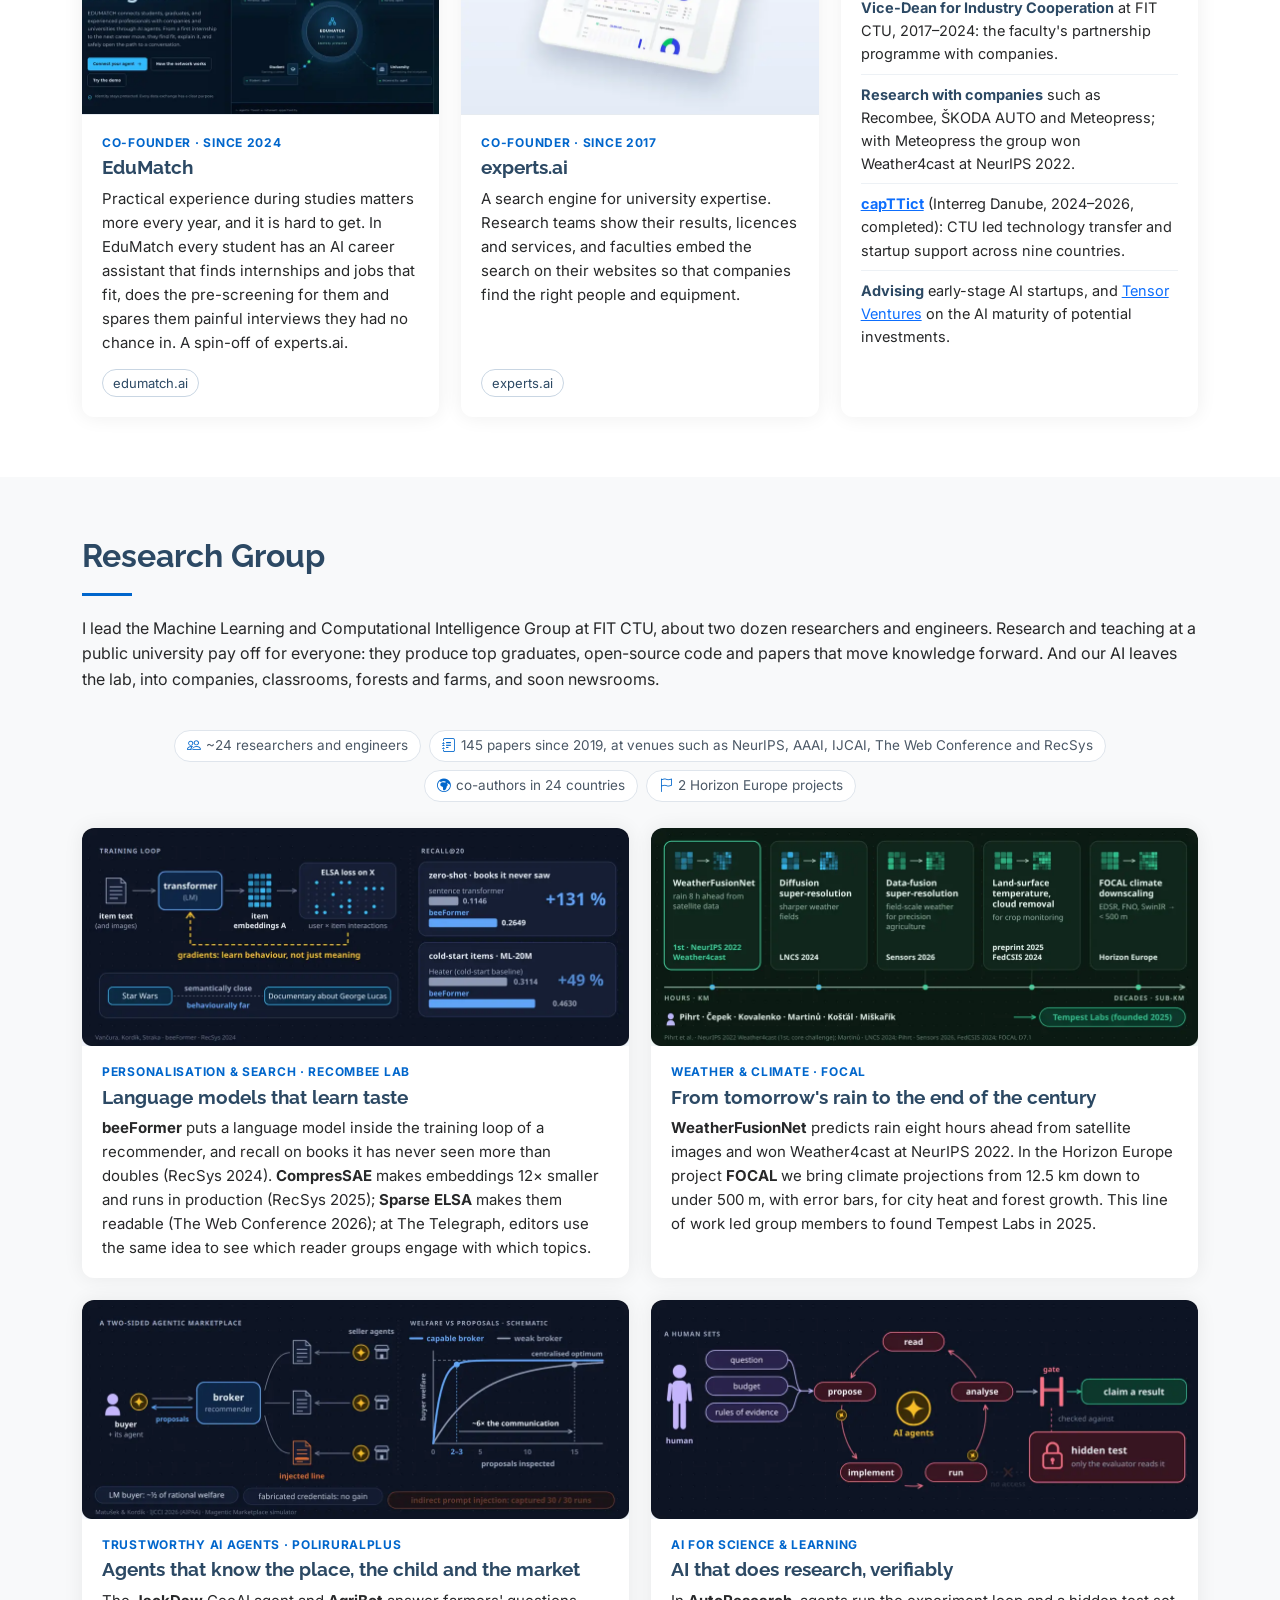
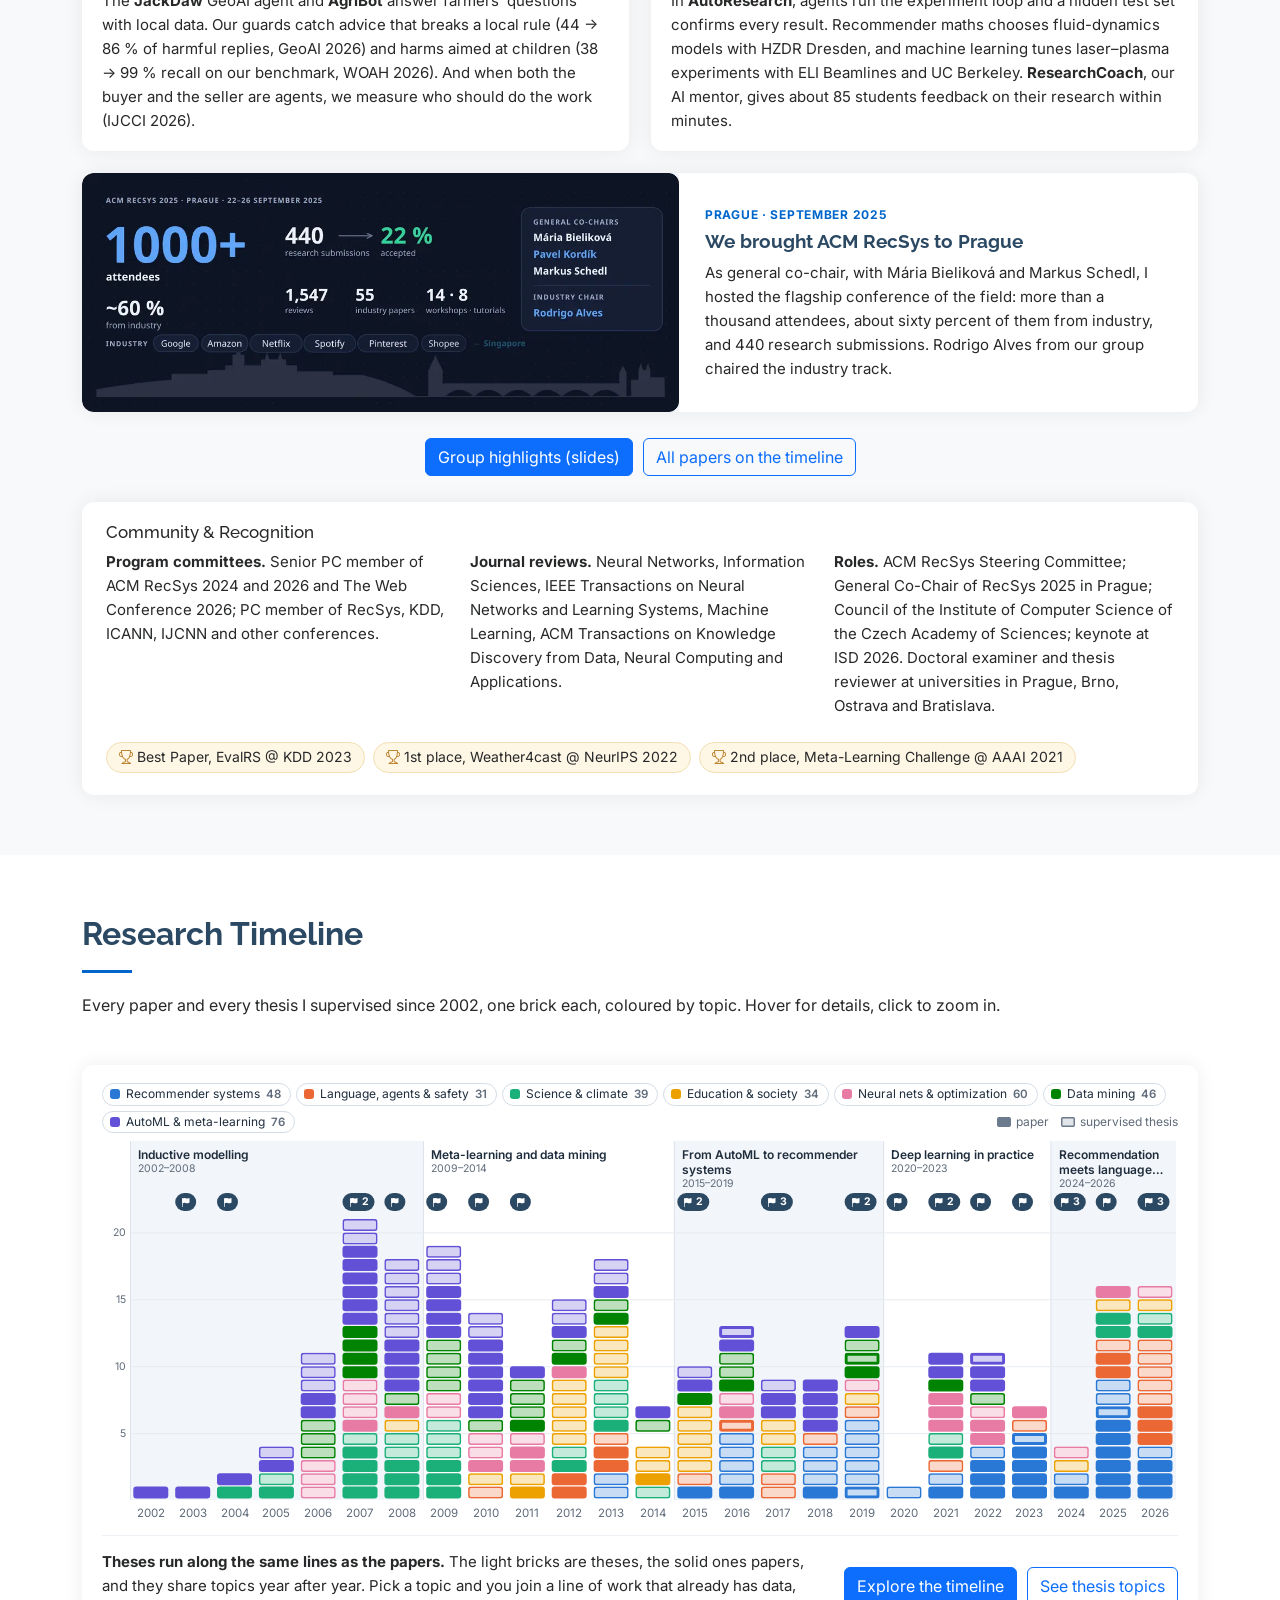
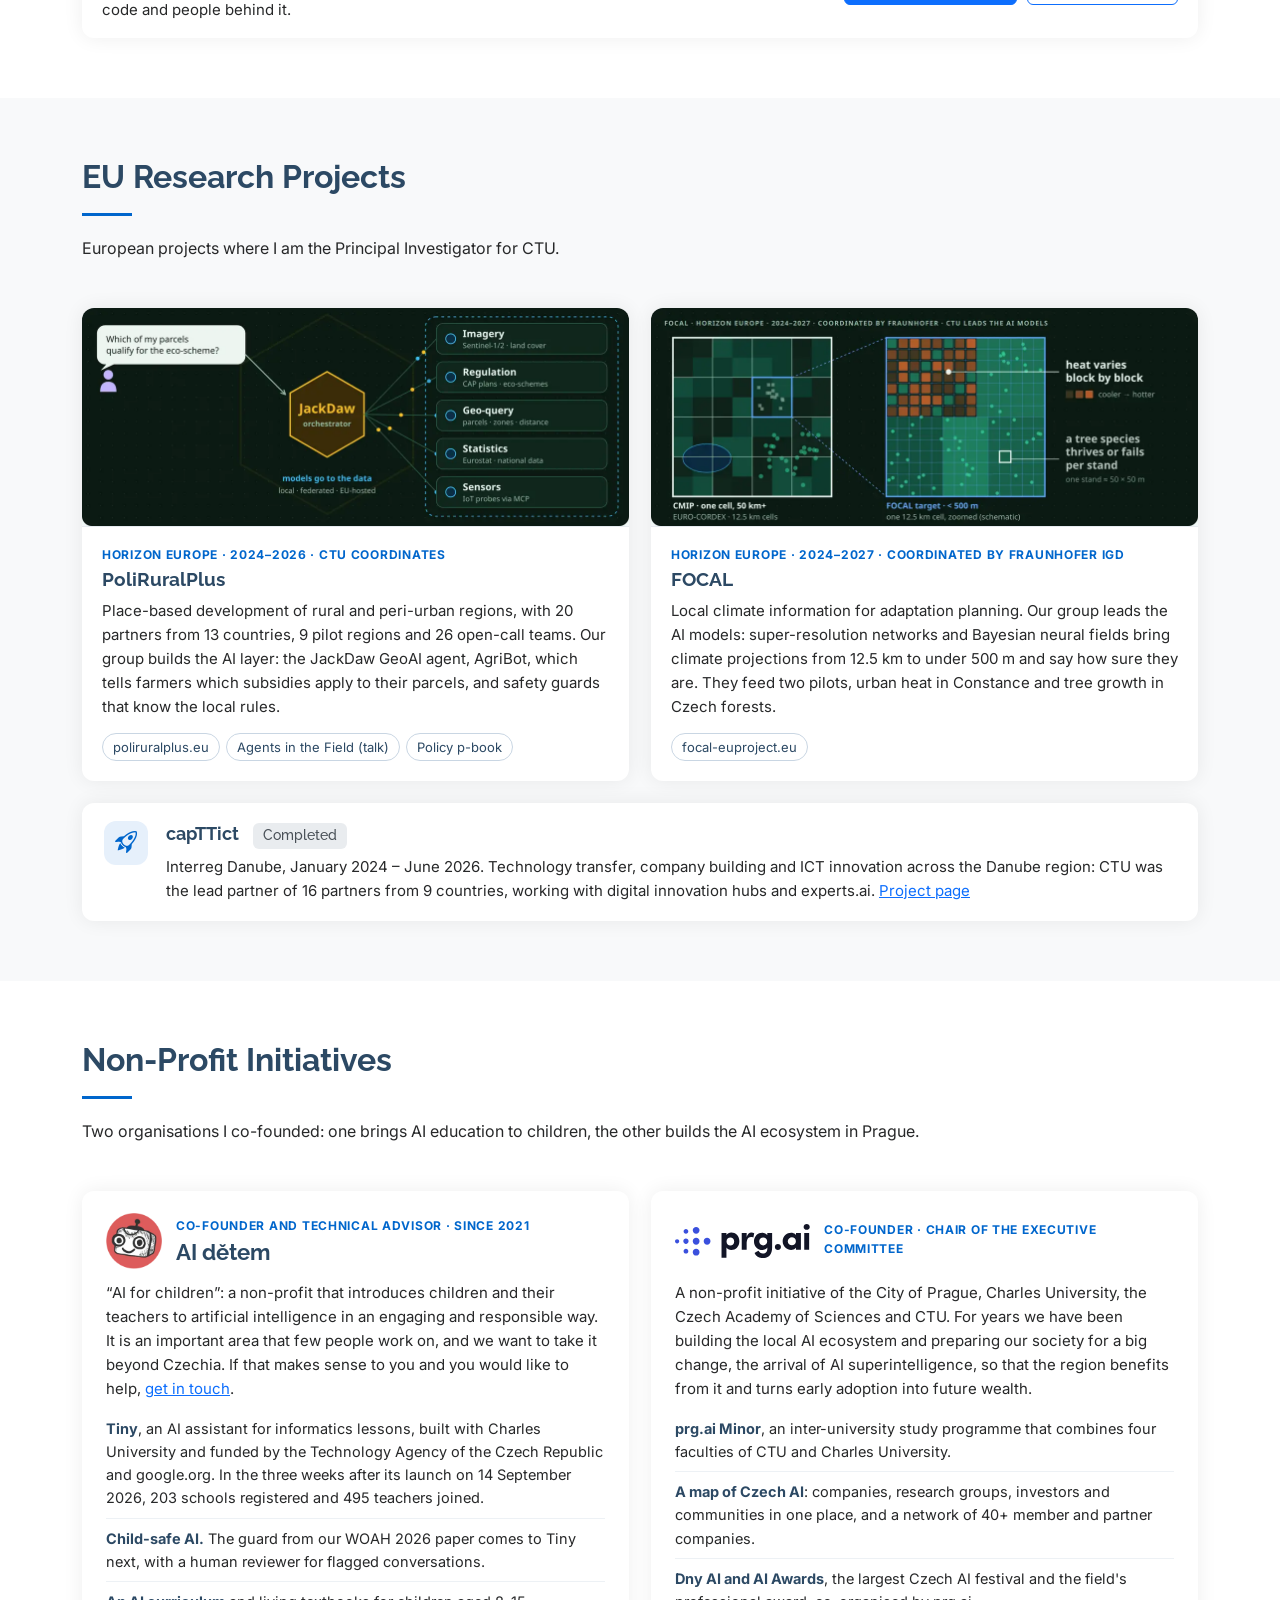
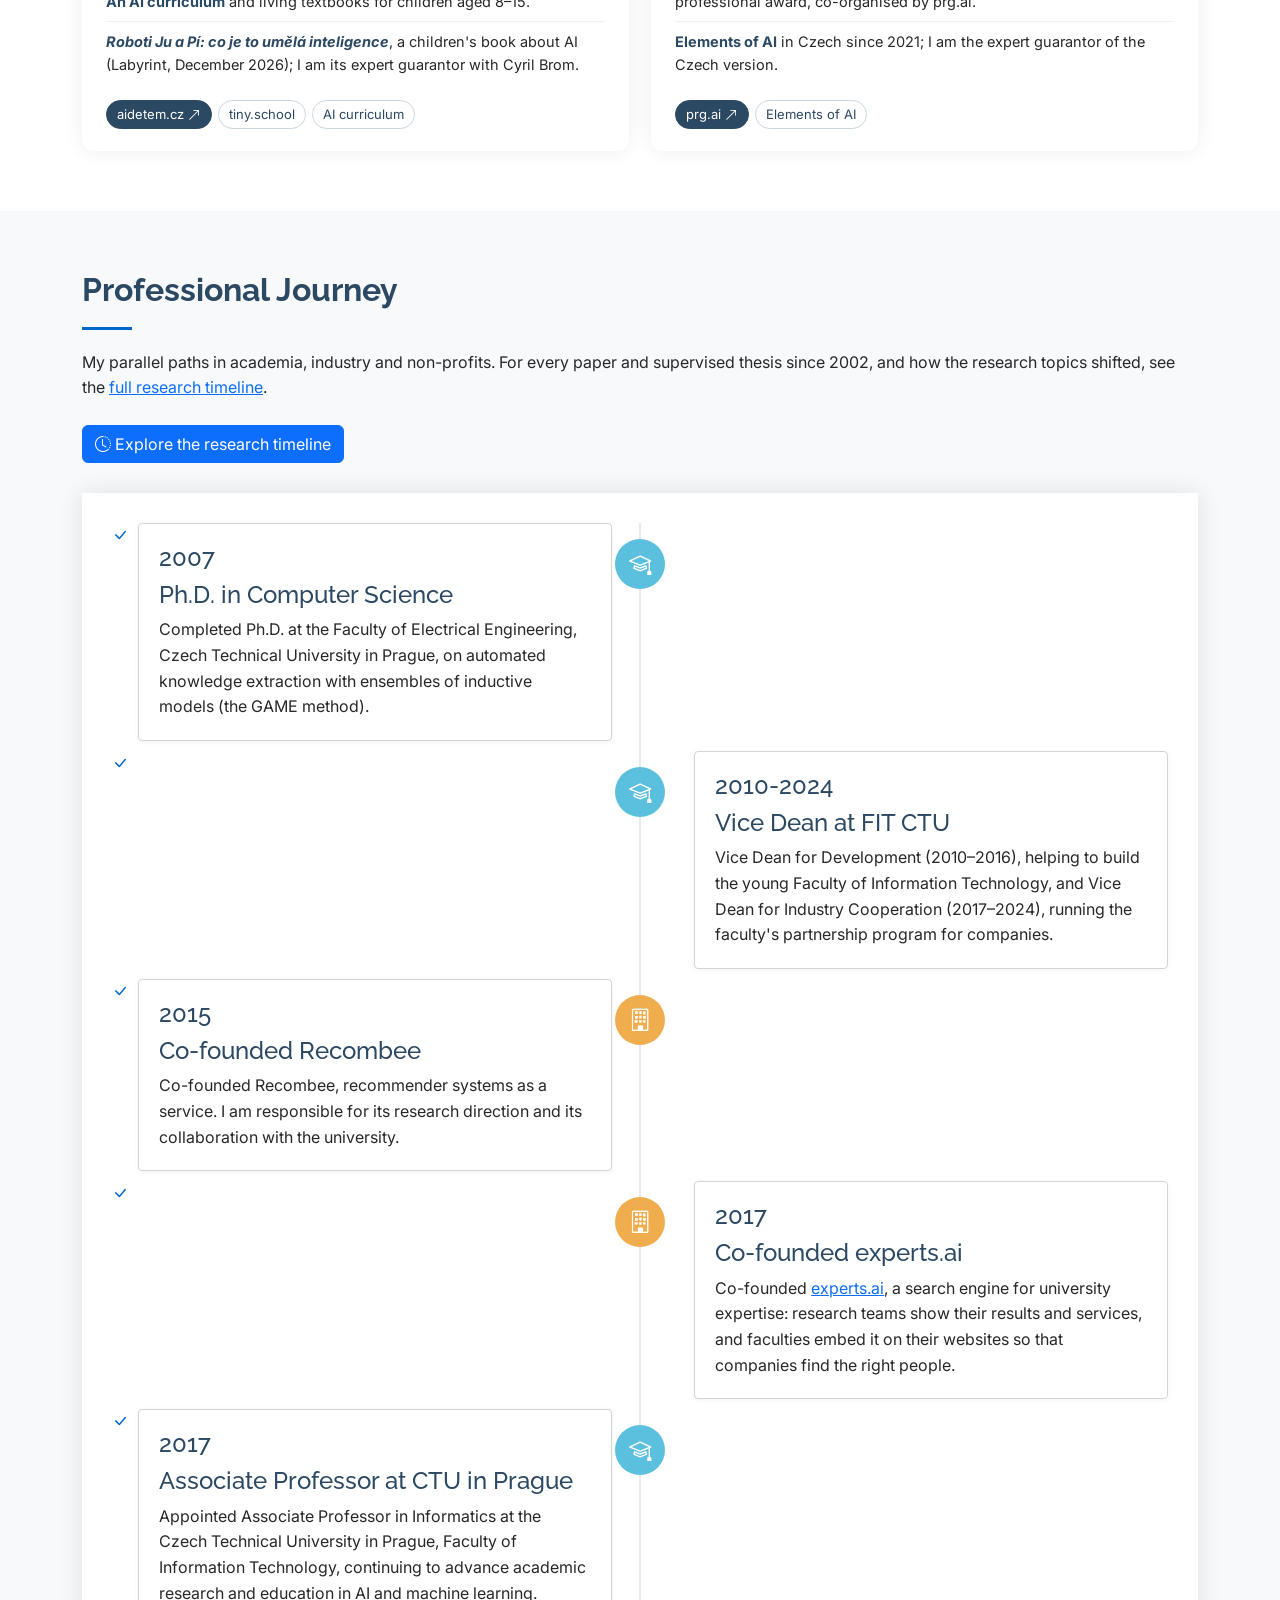
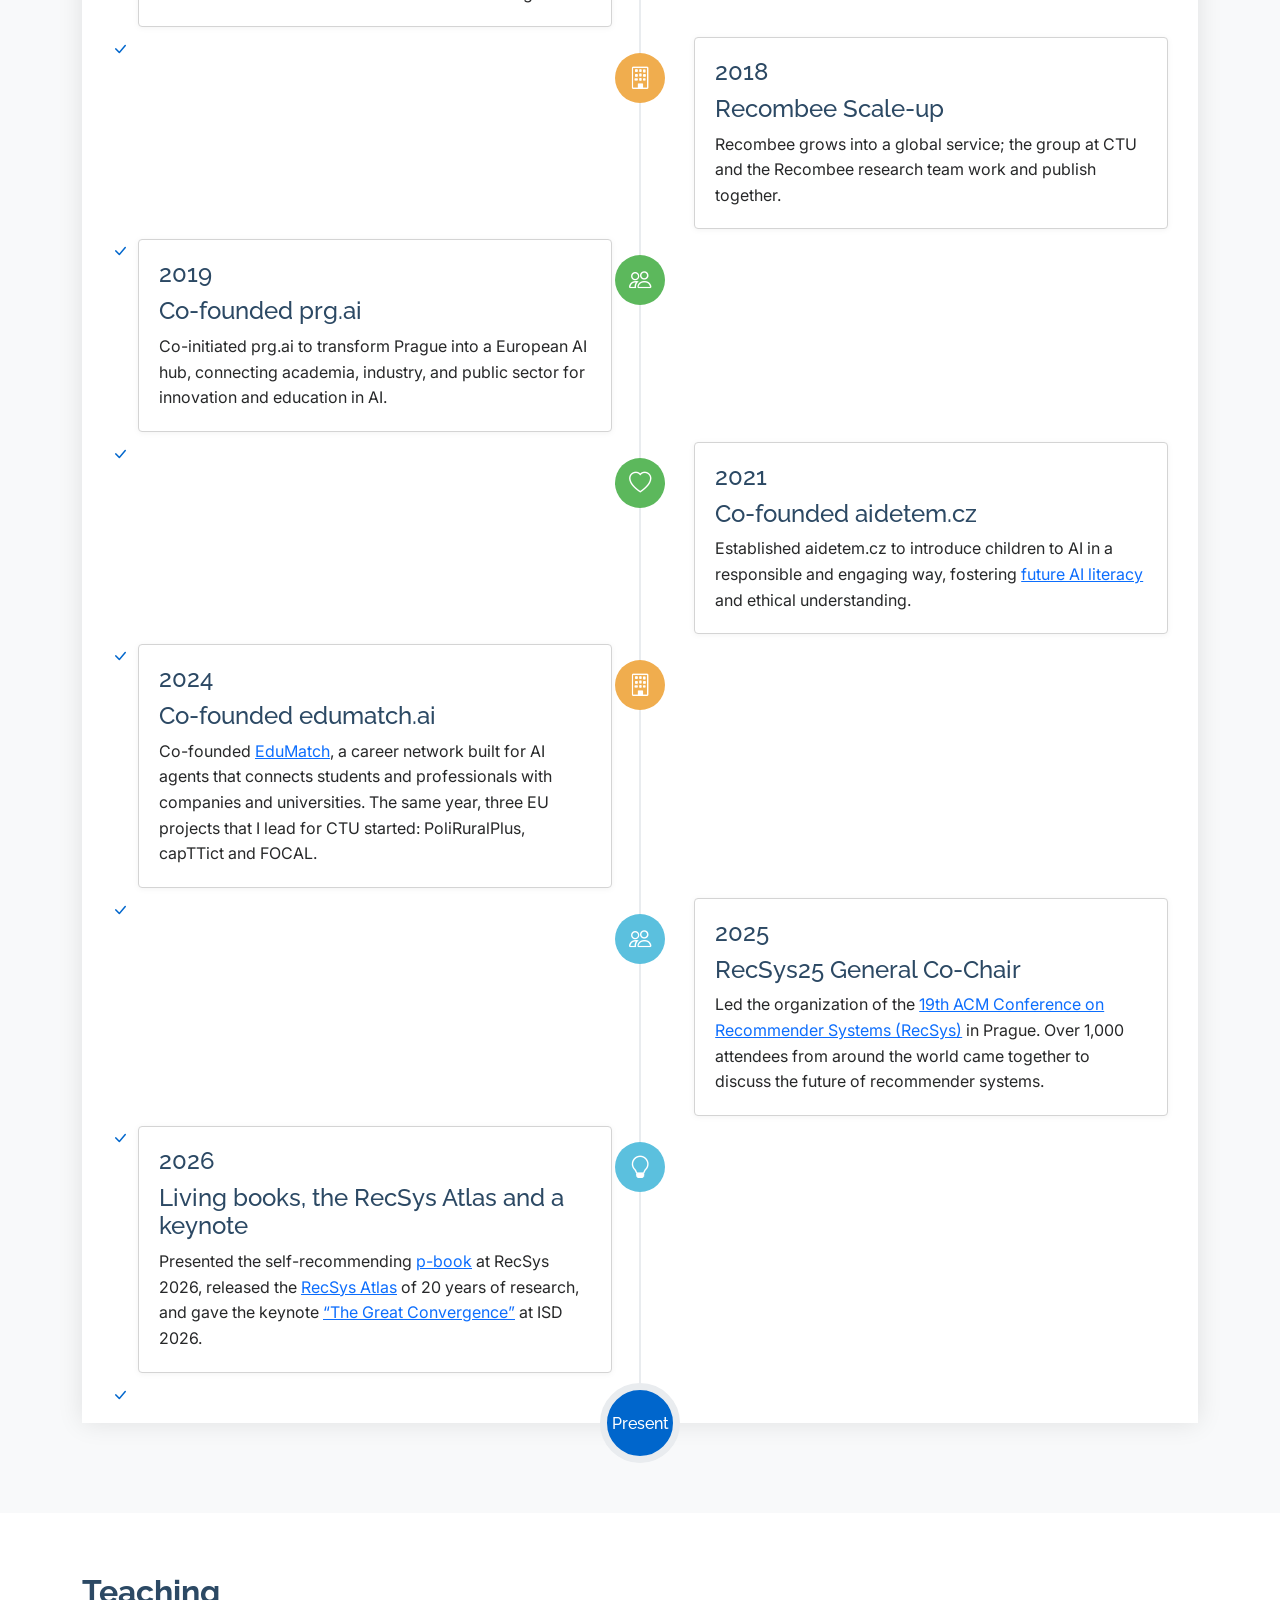
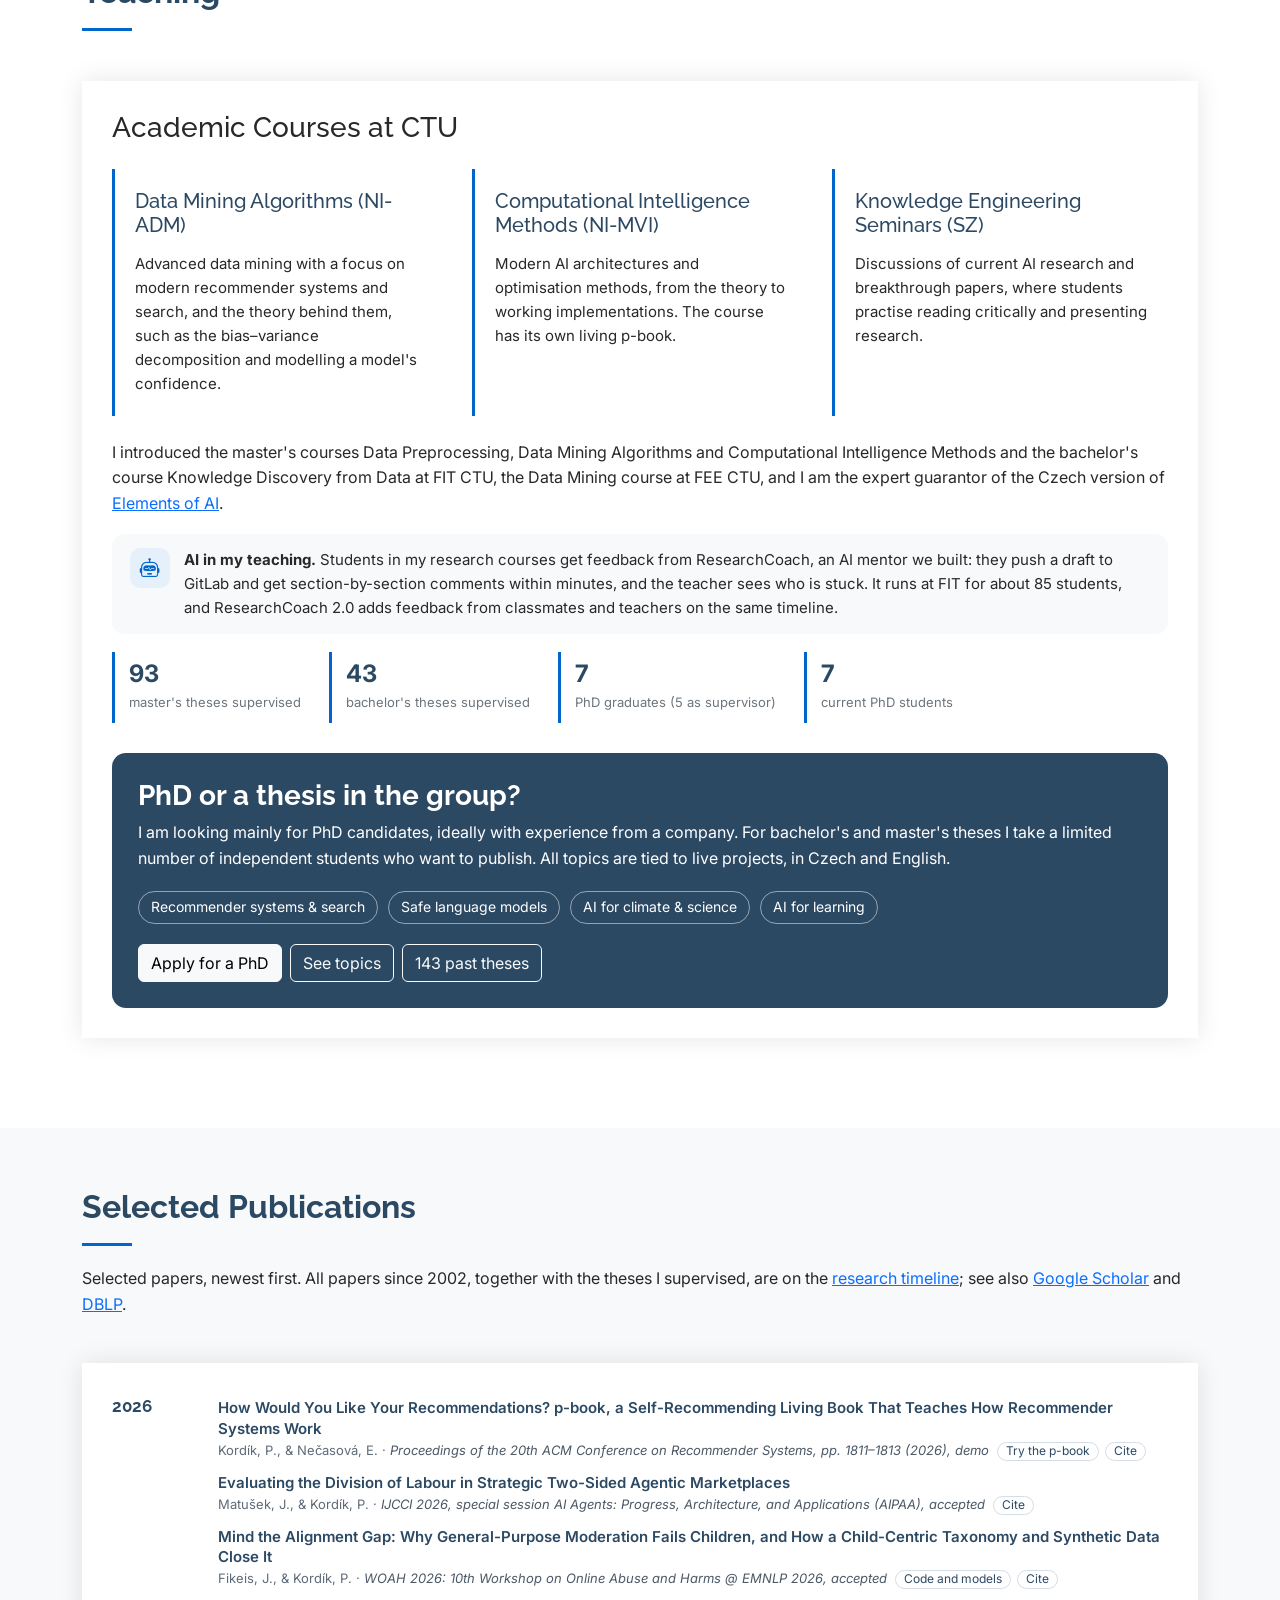
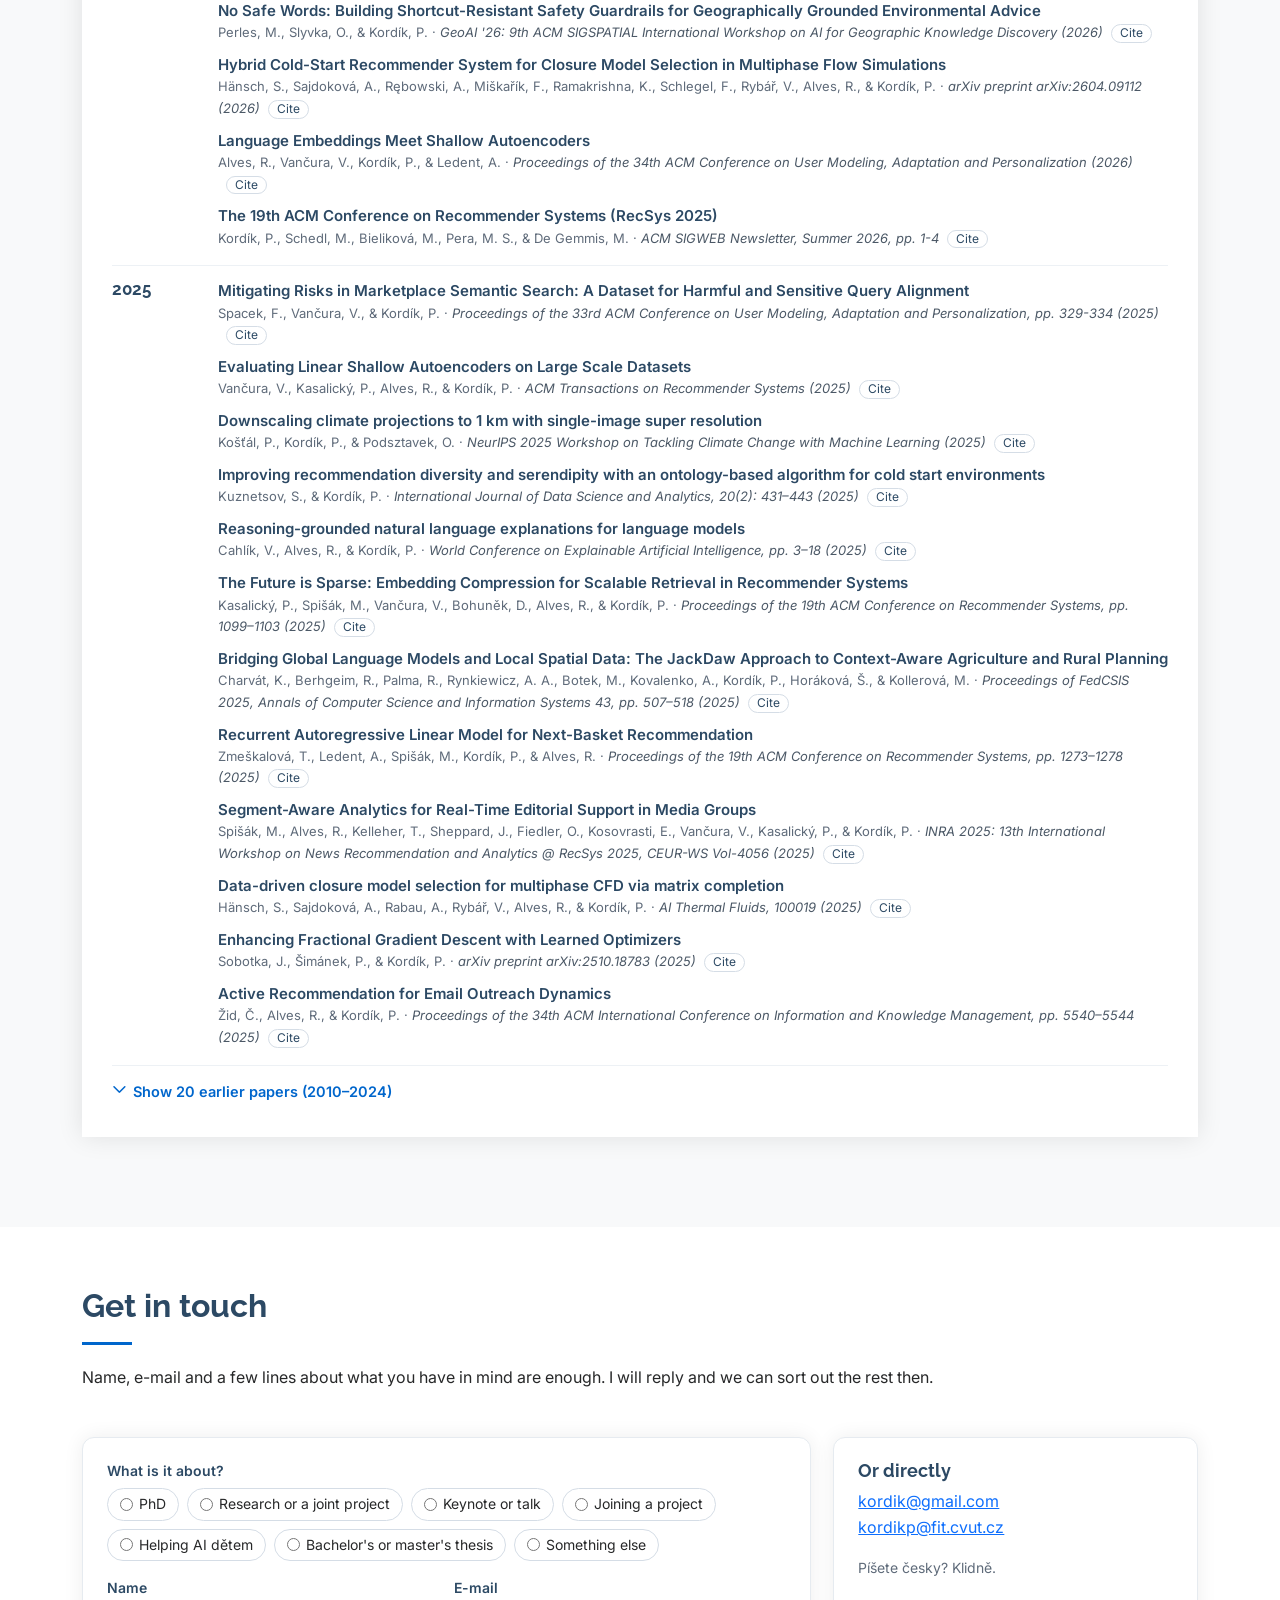
==== commit 46caab82: "Research timeline, Work with me, contact form, llms.txt - timeline.html: zoomable chart of all paper" ====
--- a/index.html
+++ b/index.html
@@ -5,9 +5,10 @@
   <meta charset="utf-8">
   <meta content="width=device-width, initial-scale=1.0" name="viewport">
 
-  <title>Pavel Kordík - AI Researcher & Entrepreneur</title>
-  <meta content="Personal website of Pavel Kordík - CEO at Recombee, AI Researcher, and Industry-Academia Connector bridging cutting-edge AI research with real-world applications" name="description">
-  <meta content="AI, Machine Learning, Recommender Systems, Pavel Kordik, Recombee, AI Education, Prague AI Hub" name="keywords">
+  <title>Pavel Kordík – AI researcher at FIT CTU Prague, co-founder of Recombee</title>
+  <meta content="Pavel Kordík (Kordik) leads the Machine Learning and Computational Intelligence Group at FIT CTU (FIT ČVUT) in Prague and co-founded Recombee. Research since 2002, projects, PhD and thesis topics, and how to work together." name="description">
+  <meta content="Pavel Kordík, Pavel Kordik, Kordík, FIT ČVUT, FIT CTU, Czech Technical University, umělá inteligence, strojové učení, doporučovací systémy, artificial intelligence, machine learning, recommender systems, Recombee, AI dětem, prg.ai, PhD topics" name="keywords">
+  <meta name="author" content="Pavel Kordík">
 
   <!-- Favicon -->
   <link rel="apple-touch-icon" sizes="180x180" href="assets/favicon/apple-touch-icon.png?v=2">
@@ -17,45 +18,74 @@
   <link rel="manifest" href="assets/favicon/site.webmanifest?v=2">
   <meta name="msapplication-TileColor" content="#0066cc">
   <meta name="theme-color" content="#ffffff">
-  <link rel="canonical" href="https://kordikp.github.io/personal-profile/">
+  <link rel="canonical" href="https://kordikp.github.io/">
+  <link rel="me" href="https://orcid.org/0000-0003-1433-0089">
+  <link rel="me" href="https://scholar.google.cz/citations?user=9VIGa78AAAAJ">
   <meta name="robots" content="index, follow, max-snippet:-1, max-image-preview:large, max-video-preview:-1">
   <link rel="preconnect" href="https://fonts.googleapis.com">
   <link rel="preconnect" href="https://fonts.gstatic.com" crossorigin>
   <link rel="preconnect" href="https://cdn.jsdelivr.net">
   <link rel="preconnect" href="https://unpkg.com">
-  <meta property="og:type" content="website">
-  <meta property="og:title" content="Pavel Kordík - AI Researcher & Entrepreneur">
-  <meta property="og:description" content="Personal website of Pavel Kordík - CEO at Recombee, AI Researcher, and Industry-Academia Connector bridging cutting-edge AI research with real-world applications">
-  <meta property="og:url" content="https://kordikp.github.io/personal-profile/">
-  <meta property="og:image" content="https://kordikp.github.io/personal-profile/assets/img/PAVEL-KORDIK-420x420.png">
+  <meta property="og:type" content="profile">
+  <meta property="og:title" content="Pavel Kordík – AI researcher at FIT CTU Prague, co-founder of Recombee">
+  <meta property="og:description" content="Pavel Kordík (Kordik) leads the Machine Learning and Computational Intelligence Group at FIT CTU (FIT ČVUT) in Prague and co-founded Recombee. Research since 2002, projects, PhD and thesis topics, and how to work together.">
+  <meta property="og:url" content="https://kordikp.github.io/">
+  <meta property="og:image" content="https://kordikp.github.io/assets/img/PAVEL-KORDIK-420x420.png">
   <meta property="og:image:alt" content="Portrait photo of Pavel Kordík">
   <meta property="og:image:width" content="420">
   <meta property="og:image:height" content="420">
   <meta property="og:site_name" content="Pavel Kordík">
   <meta property="og:locale" content="en_US">
+  <meta property="og:locale:alternate" content="cs_CZ">
+  <meta property="profile:first_name" content="Pavel">
+  <meta property="profile:last_name" content="Kordík">
   <meta name="twitter:card" content="summary_large_image">
-  <meta name="twitter:title" content="Pavel Kordík - AI Researcher & Entrepreneur">
-  <meta name="twitter:description" content="Personal website of Pavel Kordík - CEO at Recombee, AI Researcher, and Industry-Academia Connector bridging cutting-edge AI research with real-world applications">
-  <meta name="twitter:image" content="https://kordikp.github.io/personal-profile/assets/img/PAVEL-KORDIK-420x420.png">
+  <meta name="twitter:title" content="Pavel Kordík – AI researcher at FIT CTU Prague, co-founder of Recombee">
+  <meta name="twitter:description" content="Pavel Kordík (Kordik) leads the Machine Learning and Computational Intelligence Group at FIT CTU (FIT ČVUT) in Prague and co-founded Recombee. Research since 2002, projects, PhD and thesis topics, and how to work together.">
+  <meta name="twitter:image" content="https://kordikp.github.io/assets/img/PAVEL-KORDIK-420x420.png">
   <meta name="twitter:site" content="@pavelkordik">
-  <link rel="search" type="application/opensearchdescription+xml" title="Search Pavel Kordík site" href="https://kordikp.github.io/personal-profile/opensearch.xml">
-  <link rel="alternate" type="application/rss+xml" title="Pavel Kordík - Updates" href="https://kordikp.github.io/personal-profile/rss.xml">
+  <link rel="search" type="application/opensearchdescription+xml" title="Search Pavel Kordík site" href="https://kordikp.github.io/opensearch.xml">
+  <link rel="alternate" type="application/rss+xml" title="Pavel Kordík - Updates" href="https://kordikp.github.io/rss.xml">
 
   <!-- Structured Data for SEO -->
   <script type="application/ld+json">
-  {
-    "@context": "https://schema.org",
+{
+  "@context": "https://schema.org",
+  "@type": "ProfilePage",
+  "@id": "https://kordikp.github.io/#profile",
+  "url": "https://kordikp.github.io/",
+  "name": "Pavel Kordík – AI researcher at FIT CTU Prague, co-founder of Recombee",
+  "dateModified": "2026-10-19",
+  "inLanguage": "en",
+  "mainEntity": {
     "@type": "Person",
-    "@id": "https://kordikp.github.io/personal-profile/#person",
+    "@id": "https://kordikp.github.io/#person",
     "name": "Pavel Kordík",
-    "url": "https://kordikp.github.io/personal-profile/",
-    "image": "https://kordikp.github.io/personal-profile/assets/img/PAVEL-KORDIK-420x420.png",
+    "givenName": "Pavel",
+    "familyName": "Kordík",
+    "alternateName": [
+      "Pavel Kordik",
+      "doc. Ing. Pavel Kordík, Ph.D.",
+      "P. Kordík"
+    ],
+    "honorificPrefix": "doc. Ing.",
+    "honorificSuffix": "Ph.D.",
+    "url": "https://kordikp.github.io/",
+    "image": "https://kordikp.github.io/assets/img/PAVEL-KORDIK-420x420.png",
+    "description": "Czech AI researcher and entrepreneur. Associate professor at the Faculty of Information Technology, Czech Technical University in Prague, where he leads the Machine Learning and Computational Intelligence Group; co-founder of Recombee, experts.ai, EduMatch, AI dětem and prg.ai.",
     "jobTitle": [
-      "CEO",
-      "Co-founder",
       "Associate Professor",
-      "AI Researcher"
+      "Co-founder of Recombee"
     ],
+    "affiliation": {
+      "@type": "CollegeOrUniversity",
+      "name": "Faculty of Information Technology, Czech Technical University in Prague",
+      "alternateName": [
+        "FIT ČVUT",
+        "FIT CTU"
+      ],
+      "url": "https://fit.cvut.cz/en"
+    },
     "worksFor": [
       {
         "@type": "Organization",
@@ -63,45 +93,89 @@
         "url": "https://www.recombee.com"
       },
       {
-        "@type": "EducationalOrganization",
+        "@type": "CollegeOrUniversity",
         "name": "Czech Technical University in Prague",
         "url": "https://fit.cvut.cz/en"
       }
     ],
-    "knowsAbout": [
-      "Artificial Intelligence",
-      "Machine Learning",
-      "Recommender Systems",
-      "Data Mining",
-      "Meta-learning",
-      "Neural Networks",
-      "Transfer Learning"
-    ],
     "alumniOf": {
-      "@type": "EducationalOrganization",
+      "@type": "CollegeOrUniversity",
       "name": "Czech Technical University in Prague"
     },
+    "founder": [
+      {
+        "@type": "Organization",
+        "name": "Recombee",
+        "url": "https://www.recombee.com"
+      },
+      {
+        "@type": "Organization",
+        "name": "experts.ai",
+        "url": "https://experts.ai"
+      },
+      {
+        "@type": "Organization",
+        "name": "AI dětem",
+        "url": "https://aidetem.cz"
+      },
+      {
+        "@type": "Organization",
+        "name": "prg.ai",
+        "url": "https://prg.ai"
+      }
+    ],
+    "knowsAbout": [
+      "Artificial intelligence",
+      "Machine learning",
+      "Recommender systems",
+      "Information retrieval",
+      "Large language models",
+      "AI agents",
+      "AI safety",
+      "AutoML and meta-learning",
+      "Machine learning for weather and climate",
+      "AI in education"
+    ],
+    "knowsLanguage": [
+      "cs",
+      "en"
+    ],
+    "nationality": {
+      "@type": "Country",
+      "name": "Czech Republic"
+    },
+    "identifier": [
+      {
+        "@type": "PropertyValue",
+        "propertyID": "ORCID",
+        "value": "0000-0003-1433-0089"
+      }
+    ],
     "sameAs": [
+      "https://orcid.org/0000-0003-1433-0089",
+      "https://scholar.google.cz/citations?user=9VIGa78AAAAJ",
+      "https://dblp.org/pid/00/3917",
+      "https://openalex.org/A5035026045",
       "https://www.linkedin.com/in/kordik/",
       "https://github.com/kordikp",
       "https://twitter.com/pavelkordik",
       "https://medium.com/@pavelkordik",
       "https://pavelkordik.substack.com/",
       "https://about.me/kordik",
-      "https://www.researchgate.net/profile/Pavel-Kordik",
-      "https://scholar.google.cz/citations?user=9VIGa78AAAAJ",
-      "https://dblp.org/pid/00/3917"
+      "https://www.researchgate.net/profile/Pavel-Kordik"
     ]
   }
+}
   </script>
   <script type="application/ld+json">
   {
     "@context": "https://schema.org",
     "@type": "WebSite",
-    "url": "https://kordikp.github.io/personal-profile/",
-    "name": "Pavel Kordík - AI Researcher & Entrepreneur",
+    "url": "https://kordikp.github.io/",
+    "name": "Pavel Kordík",
+    "alternateName": "kordikp.github.io",
     "publisher": {
-      "@id": "https://kordikp.github.io/personal-profile/#person"
+      "@id": "https://kordikp.github.io/#person"
     },
     "potentialAction": {
       "@type": "SearchAction",
@@ -274,9 +348,8 @@
 
     .hero {
       width: 100%;
-      height: 100vh;
-      background: var(--light-bg);
-      padding: 60px 0;
+      background: #fff;
+      padding: 130px 0 70px;
     }
 
     .hero h1 {
@@ -315,9 +388,8 @@
     /* Medium screens (tablets and small laptops) */
     @media (min-width: 801px) and (max-width: 991px) {
       .hero {
-        padding-top: 130px;
+        padding-top: 100px;
         height: auto;
-        min-height: 100vh;
       }
       
       .hero .row {
@@ -325,8 +397,8 @@
       }
       
       .hero .order-1 {
-        padding-top: 80px;
-        padding-bottom: 40px;
+        padding-top: 0;
+        padding-bottom: 20px;
         display: flex;
         justify-content: center;
         align-items: center;
@@ -340,17 +412,16 @@
     /* Improve mobile responsiveness */
     @media (max-width: 800px) {
       .hero {
-        padding-top: 150px; /* Additional padding to prevent header overlap */
+        padding-top: 96px; /* Clears the fixed header */
         height: auto; /* Allow the hero section to expand based on content */
-        min-height: 100vh; /* Ensure it still takes at least the full viewport height */
       }
       
       .hero .order-1 {
         display: flex;
         justify-content: center;
         align-items: center;
-        padding-top: 30px;
-        padding-bottom: 30px;
+        padding-top: 0;
+        padding-bottom: 10px;
       }
       
       .profile-img {
@@ -361,7 +432,7 @@
     /* Extra padding for very small screens */
     @media (max-width: 576px) {
       .hero {
-        padding-top: 180px;
+        padding-top: 88px;
       }
       
       .profile-img {
@@ -728,12 +799,207 @@
       margin-left: 10px;
     }
 
+    /* Projects */
+    .projects { background: var(--light-bg); }
+    .project-grid { display: grid; grid-template-columns: repeat(3, 1fr); gap: 22px; }
+    .project-card { background: #fff; border-radius: 12px; box-shadow: 0 0 20px rgba(0, 0, 0, 0.07); display: flex; flex-direction: column; overflow: hidden; transition: transform .3s; }
+    .project-card:hover { transform: translateY(-4px); }
+    .project-card.wide { grid-column: span 2; }
+    .pc-shot { display: block; aspect-ratio: 16 / 10; overflow: hidden; background: #eef2f6; border-bottom: 1px solid #e6ebf0; }
+    .pc-shot img { width: 100%; height: 100%; object-fit: cover; object-position: top left; transition: transform .5s; }
+    .project-card:hover .pc-shot img { transform: scale(1.04); }
+    .pc-body { padding: 18px 20px 20px; display: flex; flex-direction: column; flex: 1; }
+    .pc-split { display: grid; grid-template-columns: 1fr 1fr; gap: 28px; }
+    .pc-split > div { display: flex; flex-direction: column; }
+    .pc-repos { list-style: none; padding: 0; margin: 0; font-size: 14px; }
+    .pc-repos li { padding: 7px 0; border-top: 1px solid #edf1f5; color: #4b5866; }
+    .pc-repos a { font-weight: 600; text-decoration: none; color: var(--secondary-color); margin-right: 6px; white-space: nowrap; }
+    .pc-repos a:hover { color: var(--primary-color); }
+    .pc-new { align-self: flex-start; font-size: 11px; font-weight: 700; letter-spacing: .06em; text-transform: uppercase; background: #fff1e8; color: #a8461a; border-radius: 999px; padding: 2px 10px; margin-bottom: 6px; }
+    @media (max-width: 991px) { .project-grid { grid-template-columns: repeat(2, 1fr); } }
+    @media (max-width: 575px) { .project-grid { grid-template-columns: 1fr; } .project-card.wide { grid-column: auto; } .pc-split { grid-template-columns: 1fr; } }
+    .latest { background: #fff; border-radius: 12px; box-shadow: 0 0 20px rgba(0, 0, 0, 0.07); padding: 18px 22px; margin-bottom: 26px; }
+    .latest h3 { font-size: 17px; font-weight: 700; color: var(--secondary-color); margin-bottom: 10px; }
+    .latest h3 i { color: #eb6834; }
+    .latest ul { list-style: none; padding: 0; margin: 0; display: grid; grid-template-columns: 1fr 1fr; gap: 10px 28px; }
+    .latest li { display: flex; gap: 10px; align-items: baseline; font-size: 14.5px; line-height: 1.5; }
+    .lt-tag { flex: none; font-size: 11px; font-weight: 700; text-transform: uppercase; letter-spacing: .05em; color: var(--primary-color); background: #e6f0fb; border-radius: 6px; padding: 1px 7px; min-width: 74px; text-align: center; }
+    @media (max-width: 767px) { .latest ul { grid-template-columns: 1fr; } }
+    .pc-icon { width: 44px; height: 44px; border-radius: 12px; background: #e6f0fb; color: var(--primary-color); display: grid; place-items: center; font-size: 22px; margin-bottom: 12px; }
+    .project-card h3 { font-size: 19px; font-weight: 700; color: var(--secondary-color); margin-bottom: 8px; }
+    .project-card p { font-size: 15px; margin-bottom: 14px; }
+    .pc-links { margin-top: auto; display: flex; flex-wrap: wrap; gap: 6px; }
+    .pc-links a { font-size: 13px; text-decoration: none; border: 1px solid #c9d6e3; border-radius: 999px; padding: 3px 10px; color: var(--secondary-color); }
+    .pc-links a:hover { border-color: var(--primary-color); color: var(--primary-color); }
+    .hero-ctas { display: flex; flex-wrap: wrap; gap: 10px; align-items: center; }
+    /* Community & recognition */
+    .recog { margin-top: 26px; }
+    .recog h4 { font-size: 17px; }
+    .recog p, .recog li { font-size: 15px; }
+    .award-row { display: flex; flex-wrap: wrap; gap: 8px; margin-top: 8px; }
+    .award-row span { background: #fff7e6; border: 1px solid #f3dfb2; border-radius: 999px; padding: 3px 12px; font-size: 14px; }
+    .award-row i { color: #b7791f; margin-right: 4px; }
+    .stat-row { display: flex; flex-wrap: wrap; gap: 14px; margin: 18px 0 6px; }
+    .stat-row div { background: #fff; border-left: 3px solid var(--primary-color); padding: 8px 14px; }
+    .stat-row b { display: block; font-size: 24px; color: var(--secondary-color); line-height: 1.2; }
+    .stat-row span { font-size: 13px; color: #6c757d; }
+    @media (max-width: 575px) { .stat-row { display: grid; grid-template-columns: 1fr 1fr; gap: 10px; } .stat-row span { display: block; line-height: 1.3; } }
+    .topics-cta { background: var(--secondary-color); color: #fff; border-radius: 14px; padding: 26px; margin-top: 30px; }
+    .topics-cta h3 { color: #fff; font-weight: 700; }
+    .topics-cta .track-chips a { display: inline-block; margin: 4px 6px 4px 0; padding: 4px 12px; border-radius: 999px; border: 1px solid rgba(255,255,255,.5); color: #fff; text-decoration: none; font-size: 14px; }
+    .topics-cta .track-chips a:hover { background: rgba(255,255,255,.15); }
+    .badge-done { background: #e9ecef; color: #495057; }
+    /* Business */
+    .biz-feature { display: grid; grid-template-columns: minmax(0, 1.05fr) minmax(0, 1fr); background: #fff; border-radius: 14px; box-shadow: 0 0 24px rgba(0, 0, 0, 0.08); overflow: hidden; margin-bottom: 22px; }
+    .biz-shot { display: block; background: #0d2a24; }
+    .biz-shot img { width: 100%; height: 100%; object-fit: cover; object-position: left center; display: block; }
+    .biz-body { padding: 26px 28px; display: flex; flex-direction: column; }
+    .biz-body h3 { font-size: 28px; font-weight: 700; color: var(--secondary-color); margin-bottom: 10px; }
+    .biz-body p { font-size: 15.5px; }
+    .biz-kicker { font-size: 12px; font-weight: 700; letter-spacing: .06em; text-transform: uppercase; color: var(--primary-color); margin-bottom: 4px; }
+    .biz-stats { display: grid; grid-template-columns: repeat(3, 1fr); gap: 10px; margin: 6px 0 22px; }
+    .biz-stats div { background: var(--light-bg); border-radius: 10px; padding: 10px 12px; }
+    .biz-stats b { display: block; font-size: 21px; color: var(--secondary-color); line-height: 1.2; }
+    .biz-stats span { font-size: 12.5px; color: #6c757d; line-height: 1.3; display: block; }
+    .biz-grid { display: grid; grid-template-columns: repeat(3, 1fr); gap: 22px; }
+    .biz-grid .pc-body h3 { font-size: 19px; font-weight: 700; color: var(--secondary-color); margin-bottom: 8px; }
+    .biz-grid .pc-body p { font-size: 15px; margin-bottom: 14px; }
+    .biz-note { font-size: 13.5px !important; color: #6c757d; margin: auto 0 8px; }
+    .pc-links a.pc-main { background: var(--secondary-color); border-color: var(--secondary-color); color: #fff; }
+    .pc-links a.pc-main:hover { background: var(--primary-color); border-color: var(--primary-color); color: #fff; }
+    .biz-list { list-style: none; padding: 0; margin: 0; font-size: 14.5px; }
+    .biz-list li { padding: 8px 0; border-top: 1px solid #edf1f5; }
+    .biz-list li:first-child { border-top: 0; padding-top: 0; }
+    .biz-list b { color: var(--secondary-color); }
+    @media (max-width: 991px) { .biz-feature { grid-template-columns: 1fr; } .biz-shot { aspect-ratio: 16 / 10; } .biz-grid { grid-template-columns: 1fr 1fr; } }
+    @media (max-width: 575px) { .biz-grid { grid-template-columns: 1fr; } .biz-stats { grid-template-columns: 1fr 1fr; } .biz-body { padding: 18px; } }
+    .timeline-preview { background: var(--light-bg); }
+    .tlp-card { background: #fff; border-radius: 12px; box-shadow: 0 0 20px rgba(0, 0, 0, 0.07); padding: 18px 20px 16px; }
+    .tlp-chart { height: 440px; }
+    .tlp-foot { display: flex; align-items: center; justify-content: space-between; gap: 14px 28px; flex-wrap: wrap; margin-top: 12px; padding-top: 14px; border-top: 1px solid #edf1f5; }
+    .tlp-foot p { margin: 0; flex: 1 1 420px; font-size: 15px; }
+    .tlp-btns { display: flex; gap: 10px; flex-wrap: wrap; }
+    @media (max-width: 575px) { .tlp-card { padding: 12px 10px; } .tlp-chart { height: 360px; } }
+    /* Section rhythm: alternate white and light grey */
+    .research, .eu-projects, .journey, .publications { background: var(--light-bg); }
+    .timeline-preview { background: #fff; }
+    /* Hero logos */
+    .hero-logos { display: flex; flex-wrap: wrap; align-items: center; gap: 14px 30px; margin-top: 22px; }
+    .hero-logos a { display: inline-flex; align-items: center; gap: 8px; text-decoration: none; color: #1b2733; font-weight: 700; font-size: 17px; opacity: .85; transition: opacity .2s, transform .2s; }
+    .hero-logos a:hover { opacity: 1; transform: translateY(-2px); }
+    .hero-logos img { display: block; width: auto; }
+    @media (max-width: 991px) { .hero-logos { justify-content: center; } }
+    /* Business: quieter facts line, logo as heading */
+    .biz-logo { margin: 2px 0 12px !important; line-height: 1; }
+    .biz-logo img { height: 30px; width: auto; display: block; }
+    .biz-facts { font-size: 14px !important; color: #5f6b7a; border-left: 3px solid #d5dde6; padding-left: 12px; margin: 2px 0 18px; }
+    /* Research group */
+    .grp-facts { display: flex; flex-wrap: wrap; justify-content: center; gap: 8px; margin: -8px 0 26px; }
+    .grp-facts span { background: #fff; border: 1px solid #dfe5ec; border-radius: 999px; padding: 4px 12px; font-size: 13.5px; color: #4b5866; }
+    .grp-facts i { color: var(--primary-color); margin-right: 5px; }
+    .line-grid { display: grid; grid-template-columns: 1fr 1fr; gap: 22px; }
+    .line-card { background: #fff; border-radius: 12px; box-shadow: 0 0 20px rgba(0, 0, 0, 0.07); overflow: hidden; display: flex; flex-direction: column; transition: transform .3s; }
+    .line-card:hover { transform: translateY(-4px); }
+    .lc-fig { display: block; aspect-ratio: 5 / 2; background: #0f1222; overflow: hidden; }
+    .lc-fig img { width: 100%; height: 100%; object-fit: cover; display: block; transition: transform .5s; }
+    .line-card:hover .lc-fig img { transform: scale(1.03); }
+    .lc-body { padding: 16px 20px 18px; }
+    .lc-body h3 { font-size: 19px; font-weight: 700; color: var(--secondary-color); margin: 2px 0 8px; }
+    .lc-body p { font-size: 15px; margin: 0; }
+    .grp-wide { display: grid; grid-template-columns: minmax(0, 1.15fr) minmax(0, 1fr); background: #fff; border-radius: 12px; box-shadow: 0 0 20px rgba(0, 0, 0, 0.07); overflow: hidden; margin-top: 22px; }
+    .grp-wide .lc-fig { aspect-ratio: auto; height: 100%; }
+    .grp-wide .lc-body { padding: 22px 26px; display: flex; flex-direction: column; justify-content: center; }
+    .grp-cta { display: flex; flex-wrap: wrap; justify-content: center; gap: 10px; margin: 26px 0 0; }
+    .recog-card { background: #fff; border-radius: 12px; box-shadow: 0 0 20px rgba(0, 0, 0, 0.07); padding: 20px 24px 22px; margin-top: 26px; }
+    .recog-card .recog { margin-top: 0; }
+    @media (max-width: 767px) { .line-grid, .grp-wide { grid-template-columns: 1fr; } .grp-wide .lc-fig { aspect-ratio: 5 / 2; height: auto; } }
+    /* EU projects */
+    .eu-grid { display: grid; grid-template-columns: 1fr 1fr; gap: 22px; }
+    .eu-grid .pc-shot { aspect-ratio: 5 / 2; background: #0f1222; }
+    .eu-grid .pc-shot img { object-position: center; }
+    .eu-row { display: flex; gap: 18px; align-items: flex-start; background: #fff; border-radius: 12px; box-shadow: 0 0 20px rgba(0, 0, 0, 0.07); padding: 18px 22px; margin-top: 22px; }
+    .eu-row .pc-icon { flex: none; margin: 0 !important; }
+    .eu-row h3 { font-size: 18px; font-weight: 700; color: var(--secondary-color); margin: 2px 0 6px; }
+    .eu-row p { font-size: 15px; margin: 0; }
+    @media (max-width: 767px) { .eu-grid { grid-template-columns: 1fr; } .eu-row { flex-direction: column; } }
+    .teach-ai { display: flex; gap: 14px; align-items: flex-start; background: var(--light-bg); border-radius: 12px; padding: 14px 18px; margin-top: 18px; }
+    .teach-ai .pc-icon { flex: none; width: 40px; height: 40px; border-radius: 10px; background: #e6f0fb; color: var(--primary-color); display: grid; place-items: center; font-size: 20px; }
+    .teach-ai p { margin: 0; font-size: 15px; }
+    /* Publications: compact list */
+    .pubs .pub-yr { display: grid; grid-template-columns: 88px 1fr; gap: 0 18px; padding: 10px 0; border-top: 1px solid #edf1f5; }
+    .pubs .pub-yr:first-child { border-top: 0; padding-top: 0; }
+    .pubs h4 { font-size: 17px; font-weight: 700; color: var(--secondary-color); margin: 3px 0 0; }
+    .pubs ol { list-style: none; padding: 0; margin: 0; }
+    .pubs li { padding: 5px 0 7px; line-height: 1.35; }
+    .pub-t { display: block; font-weight: 600; font-size: 15px; color: var(--secondary-color); text-decoration: none; }
+    a.pub-t:hover { color: var(--primary-color); text-decoration: underline; }
+    .pub-m { font-size: 13px; color: #5f6b7a; }
+    .pub-m i { color: #4b5866; }
+    .pub-x { display: inline-flex; flex-wrap: wrap; gap: 6px; margin-left: 8px; vertical-align: baseline; }
+    .pub-x a, .pub-x button { font-size: 12px; line-height: 1.4; border: 1px solid #d5dde6; background: #fff; border-radius: 999px; padding: 0 8px; color: var(--secondary-color); text-decoration: none; }
+    .pub-x a:hover, .pub-x button:hover { border-color: var(--primary-color); color: var(--primary-color); }
+    .pub-award { font-size: 12px; background: #fff7e6; border: 1px solid #f3dfb2; border-radius: 999px; padding: 0 8px; color: #7a5410; }
+    .pub-more summary { cursor: pointer; color: var(--primary-color); font-weight: 600; font-size: 14.5px; padding: 12px 0 4px; border-top: 1px solid #edf1f5; list-style: none; }
+    .pub-more summary::-webkit-details-marker { display: none; }
+    .pub-more summary::before { content: "\F282"; font-family: "bootstrap-icons"; display: inline-block; margin-right: 6px; transition: transform .2s; }
+    .pub-more[open] summary::before { transform: rotate(180deg); }
+    .pub-more[open] summary { margin-bottom: 4px; }
+    @media (max-width: 575px) { .pubs .pub-yr { grid-template-columns: 1fr; } .pubs h4 { margin-bottom: 4px; } .pub-x { margin-left: 0; display: flex; margin-top: 3px; } }
+    .footer-cs { font-size: 13.5px; color: #5f6b7a; max-width: 860px; margin: 0 0 10px; }
+    /* Work with me */
+    .work { background: #fff; }
+    .work .work-card { border: 1px solid #e6ebf0; }
+    .work-grid { display: grid; grid-template-columns: repeat(3, 1fr); gap: 22px; }
+    .work-card { background: #fff; border-radius: 12px; box-shadow: 0 0 20px rgba(0, 0, 0, 0.07); padding: 20px 22px; display: flex; flex-direction: column; }
+    .work-card h3 { font-size: 19px; font-weight: 700; color: var(--secondary-color); margin-bottom: 8px; }
+    .work-card p { font-size: 15px; margin-bottom: 16px; }
+    .work-btns { margin-top: auto; display: flex; flex-wrap: wrap; align-items: center; gap: 8px 14px; }
+    .work-more { font-size: 14px; text-decoration: none; }
+    @media (max-width: 991px) { .work-grid { grid-template-columns: 1fr 1fr; } }
+    @media (max-width: 575px) { .work-grid { grid-template-columns: 1fr; } }
+    /* Contact form */
+    .contact-wrap { display: grid; grid-template-columns: minmax(0, 2fr) minmax(0, 1fr); gap: 22px; }
+    .contact-form, .contact-side { background: #fff; border: 1px solid #e6ebf0; border-radius: 12px; box-shadow: 0 0 20px rgba(0, 0, 0, 0.07); padding: 22px 24px; }
+    .cf-types { border: 0; padding: 0; margin: 0 0 14px; display: flex; flex-wrap: wrap; gap: 8px; }
+    .cf-types legend, .cf-field label { font-size: 14px; font-weight: 600; color: var(--secondary-color); margin-bottom: 6px; float: none; width: 100%; }
+    .cf-types label { display: inline-flex; align-items: center; gap: 6px; border: 1px solid #d5dde6; border-radius: 999px; padding: 4px 12px; font-size: 14px; cursor: pointer; }
+    .cf-types label:has(input:checked) { border-color: var(--primary-color); background: #e6f0fb; color: var(--secondary-color); }
+    .cf-types input { accent-color: var(--primary-color); }
+    .cf-types.err label { border-color: #d9534f; }
+    .cf-grid { display: grid; grid-template-columns: 1fr 1fr; gap: 0 14px; }
+    .cf-field { margin-bottom: 12px; }
+    .cf-field label span { font-weight: 400; color: #6c757d; }
+    .cf-field input, .cf-field select, .cf-field textarea { width: 100%; border: 1px solid #ccd6e0; border-radius: 8px; padding: 8px 10px; font: inherit; font-size: 15px; }
+    .cf-field input:focus, .cf-field select:focus, .cf-field textarea:focus { outline: 2px solid rgba(0, 102, 204, .25); border-color: var(--primary-color); }
+    .cf-field .err, .cf-field input.err, .cf-field textarea.err { border-color: #d9534f; }
+    .cf-hp { position: absolute; left: -9999px; width: 1px; height: 1px; overflow: hidden; }
+    .cf-send { display: flex; flex-wrap: wrap; align-items: center; gap: 8px 14px; }
+    .cf-note { font-size: 13px; color: #5f6b7a; }
+    .cf-note.ok { color: #1b7a4b; font-weight: 600; }
+    .cf-privacy { font-size: 12.5px; color: #6c757d; margin: 10px 0 0; }
+    .contact-side h3 { font-size: 18px; font-weight: 700; color: var(--secondary-color); }
+    .contact-side .social-links a { font-size: 22px; margin-right: 12px; }
+    .cs-note { font-size: 14px; color: #5f6b7a; }
+    @media (max-width: 767px) { .contact-wrap, .cf-grid { grid-template-columns: 1fr; } }
+    /* Non-profit */
+    .np-grid { display: grid; grid-template-columns: 1fr 1fr; gap: 22px; }
+    .np-card { background: #fff; border-radius: 12px; box-shadow: 0 0 20px rgba(0, 0, 0, 0.07); padding: 22px 24px; display: flex; flex-direction: column; }
+    .np-head { display: flex; align-items: center; gap: 14px; margin-bottom: 12px; min-height: 56px; }
+    .np-head h3 { font-size: 22px; font-weight: 700; margin: 0; }
+    .np-head h3 a { color: var(--secondary-color); text-decoration: none; }
+    .np-head h3 a:hover { color: var(--primary-color); }
+    .np-logo-sq { width: 56px; height: 56px; border-radius: 14px; }
+    .np-logo-w { height: 34px; width: auto; }
+    .np-card > p { font-size: 15px; }
+    .np-card .biz-list { margin-bottom: 16px; }
+    @media (max-width: 767px) { .np-grid { grid-template-columns: 1fr; } }
     /* Add a new CSS class for light blue badges */
     .badge-lightblue {
       background-color: #5bc0de;
       color: white;
     }
   </style>
+  <link href="assets/timeline-chart.css" rel="stylesheet">
 </head>
 
 <body>
@@ -744,13 +1010,13 @@
       <nav id="navbar" class="navbar">
         <ul>
           <li><a class="nav-link scrollto active" href="#hero">Home</a></li>
+          <li><a class="nav-link scrollto" href="#projects">Projects</a></li>
           <li><a class="nav-link scrollto" href="#business">Business</a></li>
-          <li><a class="nav-link scrollto" href="#bridge">Academia-Industry</a></li>
           <li><a class="nav-link scrollto" href="#research">Research</a></li>
-          <li><a class="nav-link scrollto" href="#eu-projects">EU Projects</a></li>
           <li><a class="nav-link scrollto" href="#non-profit">Non-Profit</a></li>
-          <li><a class="nav-link scrollto" href="#journey">Journey</a></li>
-          <li><a class="nav-link scrollto" href="#teaching">Teaching</a></li>
+          <li><a class="nav-link scrollto" href="#work">Work with me</a></li>
+          <li><a class="nav-link" href="timeline.html">Timeline</a></li>
+          <li><a class="nav-link" href="student-topics.html">Thesis topics</a></li>
           <li><a class="nav-link scrollto" href="#publications">Publications</a></li>
           <li><a class="nav-link scrollto" href="#contact">Contact</a></li>
         </ul>
@@ -765,8 +1031,14 @@
       <div class="row gy-4">
         <div class="col-lg-6 order-2 order-lg-1 d-flex flex-column justify-content-center">
           <h1 data-aos="fade-up">Pavel Kordík</h1>
-          <h2 data-aos="fade-up" data-aos-delay="400">AI Researcher | CEO at Recombee | Bridging Academia & Industry</h2>
-          <p data-aos="fade-up" data-aos-delay="500">Making the world a better place by supporting others in what they do best. Creating teams that drive change across industry, academia, and non-profit sectors. Developing scalable, AI-based digital products that disrupt existing problems in education, academia-industry collaboration, recommender systems, personalized search and beyond. Passionate about research-based approaches that lead to superior solutions, while championing openness, knowledge sharing, and diverse international teams where motivated individuals empower each other.</p>
+          <h2 data-aos="fade-up" data-aos-delay="400">AI Researcher at FIT CTU | Co-founder of Recombee | Bridging Academia & Industry</h2>
+          <p data-aos="fade-up" data-aos-delay="500">I lead the <a href="#research" class="scrollto">Machine Learning and Computational Intelligence Group</a> at FIT CTU in Prague and co-founded Recombee. I try to use AI to make things around us a little better: recommenders that help people find what they would otherwise miss, AI that is safe for children at school, climate models for cities and forests, and AI agents that work for people. And I like building teams across academia, industry and non-profits where people get to do what they do best.</p>
+          <div class="hero-logos" data-aos="fade-up" data-aos-delay="550">
+            <a href="https://fit.cvut.cz/en" target="_blank" rel="noopener" title="Faculty of Information Technology, CTU in Prague"><img src="assets/img/logos/cvut.svg" alt="Czech Technical University in Prague" height="40"></a>
+            <a href="https://www.recombee.com" target="_blank" rel="noopener" title="Recombee"><img src="assets/img/logos/recombee.svg" alt="Recombee" height="24"></a>
+            <a href="https://aidetem.cz" target="_blank" rel="noopener" title="AI dětem"><img src="assets/img/logos/aidetem.webp" alt="" height="36">AI dětem</a>
+            <a href="https://prg.ai/en/" target="_blank" rel="noopener" title="prg.ai"><img src="assets/img/logos/prgai.svg" alt="prg.ai" height="26"></a>
+          </div>
           <div data-aos="fade-up" data-aos-delay="600">
             <div class="social-links mt-3">
               <a href="https://www.linkedin.com/in/kordik/" class="linkedin" rel="me"><i class="bi bi-linkedin"></i></a>
@@ -777,6 +1049,11 @@
               <a href="https://about.me/kordik" class="about-me" title="About.me" rel="me"><i class="bi bi-person-badge"></i></a>
               <a href="https://www.researchgate.net/profile/Pavel-Kordik" class="researchgate" title="ResearchGate" rel="me"><i class="bi bi-diagram-3"></i></a>
             </div>
+            <div class="hero-ctas mt-4">
+              <a href="#work" class="btn btn-primary scrollto-btn">Work with me</a>
+              <a href="timeline.html" class="btn btn-outline-primary">Research timeline</a>
+              <a href="#projects" class="btn btn-link scrollto-btn">My projects &rarr;</a>
+            </div>
           </div>
         </div>
         <div class="col-lg-6 order-1 order-lg-2 text-center" data-aos="fade-up">
@@ -787,136 +1064,350 @@
   </section>
 
   <main id="main">
-    <!-- Business Impact Section -->
+    <!-- Projects Section -->
+    <section id="projects" class="projects">
+      <div class="container" data-aos="fade-up">
+        <div class="section-title">
+          <h2>Projects</h2>
+          <p>Things I build with students and colleagues, most of them open and online. Click through, they all work.</p>
+        </div>
+        <div class="latest">
+          <h3><i class="bi bi-lightning-charge"></i> Latest</h3>
+          <ul>
+            <li><span class="lt-tag">Accepted</span><span><b>AI agents on both sides of a marketplace.</b> With Jakub Matušek we measure how a customer's agent and a platform's broker should divide the work, what it costs in communication, and how easily the customer's agent is manipulated. IJCCI 2026, AIPAA special session.</span></li>
+            <li><span class="lt-tag">Accepted</span><span><b>Mind the Alignment Gap.</b> General-purpose moderation misses most harms aimed at children; with Jan Fikeis we build a child-centric taxonomy and safeguards that catch them. WOAH 2026 @ EMNLP.</span></li>
+            <li><span class="lt-tag">Keynote</span><span><b>The Great Convergence</b> of recommendation, search and conversation, ISD 2026 in Prague.</span></li>
+            <li><span class="lt-tag">Demo</span><span><b>p-book</b>, a self-recommending book about recommender systems, at RecSys 2026.</span></li>
+          </ul>
+        </div>
+        <div class="project-grid">
+          <article class="project-card">
+            <a class="pc-shot" href="https://kordikp.github.io/atlas/" target="_blank" rel="noopener"><img src="assets/img/projects/atlas.webp" alt="RecSys Atlas: a map of recommender-systems research" loading="lazy" width="720" height="450"></a>
+            <div class="pc-body">
+              <h3>RecSys Atlas</h3>
+              <p>Twenty years of ACM RecSys research on one map: 2,212 papers grouped into 34 regions by what they are about, measured trends, and open problems drafted from the literature.</p>
+              <div class="pc-links">
+                <a href="https://kordikp.github.io/atlas/" target="_blank" rel="noopener">Open the Atlas</a>
+                <a href="https://recsys-atlas-explore.vercel.app" target="_blank" rel="noopener">Paper explorer</a>
+                <a href="https://github.com/kordikp/atlas" target="_blank" rel="noopener" aria-label="Source code"><i class="bi bi-github"></i></a>
+              </div>
+            </div>
+          </article>
+          <article class="project-card">
+            <a class="pc-shot" href="https://recsys-pbook.vercel.app" target="_blank" rel="noopener"><img src="assets/img/projects/pbook.webp" alt="p-book: How Recommendations Work" loading="lazy" width="720" height="450"></a>
+            <div class="pc-body">
+              <h3>p-book: How Recommendations Work</h3>
+              <p>A book about recommender systems that personalises itself with one and lets readers extend it. Readers choose how content is served and told, and watch the mechanisms act on their own behaviour. Demo at RecSys 2026, with Eva Nečasová.</p>
+              <div class="pc-links">
+                <a href="https://recsys-pbook.vercel.app" target="_blank" rel="noopener">Read the book</a>
+                <a href="https://doi.org/10.1145/3773078.3841269" target="_blank" rel="noopener">RecSys '26 paper</a>
+                <a href="https://github.com/kordikp/recsys-pbook" target="_blank" rel="noopener" aria-label="Source code"><i class="bi bi-github"></i></a>
+              </div>
+            </div>
+          </article>
+          <article class="project-card">
+            <a class="pc-shot" href="https://polirural-pbook.vercel.app/" target="_blank" rel="noopener"><img src="assets/img/projects/polirural-pbook.webp" alt="PoliRural+ interactive knowledge base: nine pilot regions on a map of Europe" loading="lazy" width="720" height="450"></a>
+            <div class="pc-body">
+              <span class="pc-new">New</span>
+              <h3>PoliRural+ policy p-book</h3>
+              <p>The interactive knowledge base of our Horizon Europe project: nine pilot regions and their action plans, EU rural policy, open geodata and the JackDaw GeoAI agent. Twelve chapters, reading missions and mini-games, every claim traced to a public deliverable, and an MCP server so that AI agents can read it too.</p>
+              <div class="pc-links">
+                <a href="https://polirural-pbook.vercel.app/" target="_blank" rel="noopener">Read the book</a>
+                <a href="https://polirural-pbook.vercel.app/kb" target="_blank" rel="noopener">Pages for agents</a>
+                <a href="https://www.poliruralplus.eu/" target="_blank" rel="noopener">poliruralplus.eu</a>
+              </div>
+            </div>
+          </article>
+          <article class="project-card">
+            <a class="pc-shot" href="https://kids-alignment-pechakucha.vercel.app/" target="_blank" rel="noopener"><img src="assets/img/projects/agents.webp" alt="Mind the Alignment Gap: a guardrail built for adults does not protect a child" loading="lazy" width="720" height="450"></a>
+            <div class="pc-body">
+              <span class="pc-new">New</span>
+              <h3>AI agents and safety</h3>
+              <p>Shopping agents now bargain with the platforms' agents. With Jakub Matušek we measure how the two sides should divide the work and how easily they are manipulated (IJCCI 2026). With Jan Fikeis we show that general-purpose moderation misses most harms aimed at children, and build safeguards that do not (WOAH @ EMNLP 2026).</p>
+              <div class="pc-links">
+                <a href="https://kids-alignment-pechakucha.vercel.app/" target="_blank" rel="noopener">Mind the Alignment Gap</a>
+                <a href="https://github.com/fikeijan/mind-the-alignment-gap" target="_blank" rel="noopener">Taxonomy and models</a>
+                <a href="https://polirural-pechakucha.vercel.app/" target="_blank" rel="noopener">Agents in the Field</a>
+              </div>
+            </div>
+          </article>
+          <article class="project-card">
+            <a class="pc-shot" href="https://kordikp.github.io/slaidy/isd2026/" target="_blank" rel="noopener"><img src="assets/img/projects/talks.webp" alt="ISD 2026 keynote made in SlAIdy" loading="lazy" width="720" height="450"></a>
+            <div class="pc-body">
+              <h3>SlAIdy and talks you can open</h3>
+              <p>A slide editor in one HTML file. The deck stays a folder of markdown and SVG figures, legible to you, to git and to the AI model you edit it with. My talks are made in it and open with speaker notes, such as the ISD 2026 keynote <em>The Great Convergence</em> and PechaKucha talks on PoliRuralPlus and child safety.</p>
+              <div class="pc-links">
+                <a href="https://kordikp.github.io/slaidy/" target="_blank" rel="noopener">Try SlAIdy</a>
+                <a href="https://kordikp.github.io/slaidy/isd2026/" target="_blank" rel="noopener">ISD 2026 keynote</a>
+                <a href="https://polirural-pechakucha.vercel.app/" target="_blank" rel="noopener">PoliRuralPlus</a>
+                <a href="https://github.com/kordikp/slaidy" target="_blank" rel="noopener" aria-label="Source code"><i class="bi bi-github"></i></a>
+              </div>
+            </div>
+          </article>
+          <article class="project-card">
+            <a class="pc-shot" href="https://tiny.school/" target="_blank" rel="noopener"><img src="assets/img/projects/tiny.webp" alt="Tiny: chatbots for teaching" loading="lazy" width="720" height="450"></a>
+            <div class="pc-body">
+              <h3>Tiny</h3>
+              <p>An AI assistant for classrooms by AI dětem. I advise on the technology and on keeping it safe for children; lesson decks for teachers are built in SlAIdy.</p>
+              <div class="pc-links">
+                <a href="https://tiny.school/" target="_blank" rel="noopener">tiny.school</a>
+                <a href="https://aidetem.cz" target="_blank" rel="noopener">AI dětem</a>
+              </div>
+            </div>
+          </article>
+          <article class="project-card">
+            <a class="pc-shot" href="https://informatika-pbook.vercel.app" target="_blank" rel="noopener"><img src="assets/img/projects/textbooks.webp" alt="Living textbook: how the digital world works" loading="lazy" width="720" height="450"></a>
+            <div class="pc-body">
+              <h3>Living textbooks for schools</h3>
+              <p>Interactive p-books for children aged 8–15, made with AI dětem: how recommendations work (in English and Czech), how the digital world works, and how the internet works.</p>
+              <div class="pc-links">
+                <a href="https://recsysbook-kids.vercel.app" target="_blank" rel="noopener">Recommendations (EN)</a>
+                <a href="https://recsysbook-kids-cs.vercel.app" target="_blank" rel="noopener">Doporučování (CZ)</a>
+                <a href="https://informatika-pbook.vercel.app" target="_blank" rel="noopener">Informatika</a>
+                <a href="https://pbook-internet.vercel.app" target="_blank" rel="noopener">Internet</a>
+              </div>
+            </div>
+          </article>
+          <article class="project-card wide">
+            <div class="pc-body pc-split">
+              <div>
+                <div class="pc-icon"><i class="bi bi-code-slash"></i></div>
+                <h3>Open source from the group</h3>
+                <p>Research code and data released with our papers.</p>
+                <ul class="pc-repos">
+                  <li><a href="https://github.com/recombee/elsa" target="_blank" rel="noopener"><i class="bi bi-github"></i> ELSA</a> scalable shallow autoencoder for recommendation</li>
+                  <li><a href="https://github.com/recombee/SparseELSA" target="_blank" rel="noopener"><i class="bi bi-github"></i> SparseELSA</a> ELSA with sparse embeddings</li>
+                  <li><a href="https://github.com/recombee/beeformer" target="_blank" rel="noopener"><i class="bi bi-github"></i> beeFormer</a> sentence transformers trained on interaction data</li>
+                  <li><a href="https://github.com/flpspacek/SHIELD" target="_blank" rel="noopener"><i class="bi bi-github"></i> SHIELD</a> dataset of harmful and sensitive queries in marketplace search</li>
+                  <li><a href="https://github.com/cowjen01/repsys" target="_blank" rel="noopener"><i class="bi bi-github"></i> RepSys</a> interactive evaluation of recommender models</li>
+                </ul>
+              </div>
+              <div>
+                <div class="pc-icon"><i class="bi bi-tools"></i></div>
+                <h3>Tools and demos</h3>
+                <p>Things made for teaching and for founders.</p>
+                <ul class="pc-repos">
+                  <li><a href="https://github.com/kordikp/startupcoach" target="_blank" rel="noopener"><i class="bi bi-github"></i> StartupCoach</a> an open-source AI mentor that guides student founders from an idea to revenue</li>
+                  <li><a href="https://github.com/kordikp/claude-howto" target="_blank" rel="noopener"><i class="bi bi-github"></i> Claude Code how-to</a> a visual, example-driven guide</li>
+                  <li><a href="https://github.com/kordikp/slaidy" target="_blank" rel="noopener"><i class="bi bi-github"></i> SlAIdy</a> the slide editor behind the talks above</li>
+                  <li><a href="https://github.com/fikeijan/mind-the-alignment-gap" target="_blank" rel="noopener"><i class="bi bi-github"></i> Mind the Alignment Gap</a> child-safety taxonomy and safeguard models</li>
+                </ul>
+              </div>
+            </div>
+          </article>
+        </div>
+      </div>
+    </section>
+
+    <!-- Work with me -->
+    <section id="work" class="work">
+      <div class="container" data-aos="fade-up">
+        <div class="section-title">
+          <h2>Work with me</h2>
+          <p>If something on this page is close to what you do, get in touch. A few lines are enough; we can sort out the details later.</p>
+        </div>
+        <div class="work-grid">
+          <article class="work-card">
+            <div class="pc-icon"><i class="bi bi-mortarboard"></i></div>
+            <h3>PhD in my group</h3>
+            <p>Doctoral topics follow the group's research lines: recommendation and search, trustworthy AI agents and language models, AI for climate and science, and AI for learning. I take a few strong candidates; experience from a company is an advantage.</p>
+            <div class="work-btns"><a class="btn btn-primary btn-sm work-go" href="#contact" data-type="phd">Apply for a PhD</a><a class="work-more" href="student-topics.html#topics">PhD topics &rarr;</a></div>
+          </article>
+          <article class="work-card">
+            <div class="pc-icon"><i class="bi bi-diagram-3"></i></div>
+            <h3>Research and projects together</h3>
+            <p>Joint papers, Horizon Europe and national proposals, and contract research where we have shown results: recommendation and search, language-model agents and their safety, machine learning for weather and climate, and AI in education.</p>
+            <div class="work-btns"><a class="btn btn-primary btn-sm work-go" href="#contact" data-type="research">Propose a collaboration</a><a class="work-more scrollto-btn" href="#research">Research group &rarr;</a></div>
+          </article>
+          <article class="work-card">
+            <div class="pc-icon"><i class="bi bi-mic"></i></div>
+            <h3>Keynotes and talks</h3>
+            <p>Most recently the ISD 2026 keynote on how recommendation, search and conversation are converging. Other themes: AI agents in marketplaces, AI that is safe for children, and how research at a university turns into companies.</p>
+            <div class="work-btns"><a class="btn btn-primary btn-sm work-go" href="#contact" data-type="talk">Invite me to speak</a><a class="work-more" href="https://kordikp.github.io/slaidy/isd2026/" target="_blank" rel="noopener">ISD 2026 slides &rarr;</a></div>
+          </article>
+          <article class="work-card">
+            <div class="pc-icon"><i class="bi bi-people"></i></div>
+            <h3>Join one of my projects</h3>
+            <p>Researchers, developers, designers and teachers are welcome in Tiny (AI for schools), p-books, SlAIdy, AutoResearch, colAIborate and EduMatch, whether the project is academic, non-profit or commercial. Tell me what you would like to do.</p>
+            <div class="work-btns"><a class="btn btn-primary btn-sm work-go" href="#contact" data-type="project">Join a project</a><a class="work-more scrollto-btn" href="#projects">Projects &rarr;</a></div>
+          </article>
+          <article class="work-card">
+            <div class="pc-icon"><i class="bi bi-heart"></i></div>
+            <h3>Help AI dětem grow</h3>
+            <p>Teaching children about AI is important and still neglected. AI dětem works with Czech schools, and we want to scale it globally. Schools, funders, translators and partners abroad: let's talk.</p>
+            <div class="work-btns"><a class="btn btn-primary btn-sm work-go" href="#contact" data-type="aidetem">I want to help</a><a class="work-more" href="https://aidetem.cz" target="_blank" rel="noopener">aidetem.cz &rarr;</a></div>
+          </article>
+          <article class="work-card">
+            <div class="pc-icon"><i class="bi bi-journal-code"></i></div>
+            <h3>Bachelor's or master's thesis</h3>
+            <p>I supervise a limited number of theses, for independent students who want to publish. Every topic is tied to a live project with real data.</p>
+            <div class="work-btns"><a class="btn btn-primary btn-sm work-go" href="#contact" data-type="thesis">Ask about a thesis</a><a class="work-more" href="student-topics.html">Thesis topics &rarr;</a></div>
+          </article>
+        </div>
+      </div>
+    </section>
+
+    <!-- Business Section -->
     <section id="business" class="business">
       <div class="container" data-aos="fade-up">
         <div class="section-title">
-          <h2>Business Impact</h2>
-        </div>
-        <div class="row">
-          <div class="col-lg-6">
-            <div class="achievement-box" data-aos="fade-up" data-aos-delay="100">
-              <h3>Recombee</h3>
-              <p>CEO and Co-Founder of <a href="https://www.recombee.com" target="_blank">Recombee</a>, delivering cutting-edge AI-powered recommender systems as a service. Supporting Tomáš Řehořek and other co-founders in the mission to bootstrap a company that now serves hundreds of millions of active users worldwide. Recombee has grown to more than 50 employees with ARR approaching 10M EUR.</p>
+          <h2>Business</h2>
+          <p>Companies are how research reaches people. I co-founded three of them and spent seven years as the faculty's vice-dean for industry cooperation.</p>
+        </div>
+
+        <article class="biz-feature">
+          <a class="biz-shot" href="https://www.recombee.com" target="_blank" rel="noopener"><img src="assets/img/projects/recombee.webp" alt="Recombee: AI recommender and search" loading="lazy" width="720" height="450"></a>
+          <div class="biz-body">
+            <div class="biz-kicker">Co-founder · since 2015</div>
+            <h3 class="biz-logo"><a href="https://www.recombee.com" target="_blank" rel="noopener"><img src="assets/img/logos/recombee.svg" alt="Recombee" width="188" height="30"></a></h3>
+            <p>AI recommendation and search as a service, founded in 2015 with PhD students from my group. Good recommendations help people discover content they would otherwise miss, and help companies make their online products better. I am responsible for the research direction and the link to the university. Together we run Recombee Lab, a joint research lab with the faculty, and Recombee funds industry PhD scholarships; methods such as ELSA, beeFormer and sparse embedding compression came out of this collaboration. The company is led by Tomáš Řehořek, my former PhD student.</p>
+            <p class="biz-facts">500+ customers in 40+ countries and 10,000+ sites and apps, from media such as The Telegraph and DAZN to e-commerce and marketplaces. Annual recurring revenue of about USD 8M.</p>
+            <p class="biz-note">Joint research that Recombee released as open source:</p>
+            <div class="pc-links">
+              <a href="https://github.com/recombee/elsa" target="_blank" rel="noopener"><i class="bi bi-github"></i> ELSA</a>
+              <a href="https://github.com/recombee/SparseELSA" target="_blank" rel="noopener"><i class="bi bi-github"></i> SparseELSA</a>
+              <a href="https://github.com/recombee/beeformer" target="_blank" rel="noopener"><i class="bi bi-github"></i> beeFormer</a>
+              <a class="pc-main" href="https://www.recombee.com" target="_blank" rel="noopener">recombee.com <i class="bi bi-arrow-up-right"></i></a>
             </div>
           </div>
-          <div class="col-lg-6">
-            <div class="achievement-box" data-aos="fade-up" data-aos-delay="200">
-              <h3>Startup Ecosystem</h3>
-              <p>Improving how startups spin out from academia (via <a href="https://interreg-danube.eu/projects/capttict" target="_blank">CapTTict project</a>), advising multiple early-stage startups on AI implementation, and consulting with <a href="https://tensor.ventures" target="_blank">Tensor Ventures</a> on evaluating AI maturity of potential investments.</p>
-            </div>
-          </div>
-        </div>
-        <div class="row mt-4">
-          <div class="col-lg-6">
-            <div class="achievement-box" data-aos="fade-up" data-aos-delay="300">
+        </article>
+
+        <div class="biz-grid">
+          <article class="project-card">
+            <a class="pc-shot" href="https://edumatch.ai" target="_blank" rel="noopener"><img src="assets/img/projects/edumatch.webp" alt="EduMatch: the career network built for agents" loading="lazy" width="720" height="450"></a>
+            <div class="pc-body">
+              <div class="biz-kicker">Co-founder · since 2024</div>
+              <h3>EduMatch</h3>
+              <p>Practical experience during studies matters more every year, and it is hard to get. In EduMatch every student has an AI career assistant that finds internships and jobs that fit, does the pre-screening for them and spares them painful interviews they had no chance in. A spin-off of experts.ai.</p>
+              <div class="pc-links"><a href="https://edumatch.ai" target="_blank" rel="noopener">edumatch.ai</a></div>
+            </div>
+          </article>
+          <article class="project-card">
+            <a class="pc-shot" href="https://experts.ai" target="_blank" rel="noopener"><img src="assets/img/projects/experts.webp" alt="experts.ai dashboard: a faculty's experts, research outcomes and projects at a glance" loading="lazy" width="720" height="450"></a>
+            <div class="pc-body">
+              <div class="biz-kicker">Co-founder · since 2017</div>
               <h3>experts.ai</h3>
-              <p>Co-founder of <a href="https://experts.ai" target="_blank">experts.ai</a>, a platform connecting AI expertise with industry needs, fostering collaboration between academic experts and businesses in the field of artificial intelligence. The platform enables research teams to showcase their achievements and success stories, licenses, and offer research services to industry. Departments, faculties, and universities can enhance their websites with experts.ai widgets to be more attractive for business partnerships.</p>
-            </div>
-          </div>
-          <div class="col-lg-6">
-            <div class="achievement-box" data-aos="fade-up" data-aos-delay="400">
-              <h3>edumatch.ai</h3>
-              <p>Co-founder of <a href="https://edumatch.ai" target="_blank">edumatch.ai</a>, an innovative digital platform leveraging recommender systems and AI agents to match students with real-world opportunities in companies. Edumatch offers universities a robust platform for digital partnerships while enabling companies to access talented students across multiple universities simultaneously.</p>
-            </div>
-          </div>
+              <p>A search engine for university expertise. Research teams show their results, licences and services, and faculties embed the search on their websites so that companies find the right people and equipment.</p>
+              <div class="pc-links"><a href="https://experts.ai" target="_blank" rel="noopener">experts.ai</a></div>
+            </div>
+          </article>
+          <article class="project-card">
+            <div class="pc-body">
+              <div class="pc-icon"><i class="bi bi-arrow-left-right"></i></div>
+              <h3>Academia and industry</h3>
+              <ul class="biz-list">
+                <li><b>Vice-Dean for Industry Cooperation</b> at FIT CTU, 2017–2024: the faculty's partnership programme with companies.</li>
+                <li><b>Research with companies</b> such as Recombee, ŠKODA AUTO and Meteopress; with Meteopress the group won Weather4cast at NeurIPS 2022.</li>
+                <li><b><a href="https://interreg-danube.eu/projects/capttict" target="_blank" rel="noopener">capTTict</a></b> (Interreg Danube, 2024–2026, completed): CTU led technology transfer and startup support across nine countries.</li>
+                <li><b>Advising</b> early-stage AI startups, and <a href="https://tensor.ventures" target="_blank" rel="noopener">Tensor Ventures</a> on the AI maturity of potential investments.</li>
+              </ul>
+            </div>
+          </article>
         </div>
       </div>
     </section>
 
-    <!-- Academia-Industry Bridge Section -->
-    <section id="bridge" class="bridge">
+    <!-- Research Section -->
+    <section id="research" class="research">
       <div class="container" data-aos="fade-up">
         <div class="section-title">
-          <h2>Bridging Academia & Industry</h2>
-          <p>Dedicated to transforming the relationship between academic excellence and commercial innovation in AI.</p>
-        </div>
-        
-        <div class="row">
-          <div class="col-lg-12 mb-4">
-            <div class="achievement-box" data-aos="fade-up">
-              <h3>Vision</h3>
-              <p>My core mission is fostering synergistic relationships between academic research and industry applications. I believe the most impactful innovations emerge when cutting-edge research meets real-world challenges.</p>
-              
-              <div class="row mt-4">
-                <div class="col-md-6">
-                  <div class="card h-100">
-                    <div class="card-body">
-                      <h4 class="card-title">Academic to Industry</h4>
-                      <ul>
-                        <li>Translating research breakthroughs into scalable AI solutions</li>
-                        <li>Guiding companies in adopting state-of-the-art AI technologies</li>
-                        <li>Connecting talented researchers and students with industry opportunities</li>
-                        <li>Developing educational pathways aligned with industry needs</li>
-                      </ul>
-                    </div>
-                  </div>
-                </div>
-                
-                <div class="col-md-6">
-                  <div class="card h-100">
-                    <div class="card-body">
-                      <h4 class="card-title">Industry to Academia</h4>
-                      <ul>
-                        <li>Bringing real-world challenges to academic research</li>
-                        <li>Providing industry datasets for academic investigation</li>
-                        <li>Supporting AI education through industry partnerships</li>
-                        <li>Mentoring students in solving practical AI problems</li>
-                      </ul>
-                    </div>
-                  </div>
-                </div>
-              </div>
+          <h2>Research Group</h2>
+          <p>I lead the Machine Learning and Computational Intelligence Group at FIT CTU, about two dozen researchers and engineers. Research and teaching at a public university pay off for everyone: they produce top graduates, open-source code and papers that move knowledge forward. And our AI leaves the lab, into companies, classrooms, forests and farms, and soon newsrooms.</p>
+        </div>
+        <div class="grp-facts">
+          <span><i class="bi bi-people"></i>~24 researchers and engineers</span>
+          <span><i class="bi bi-journal-text"></i>145 papers since 2019, at venues such as NeurIPS, AAAI, IJCAI, The Web Conference and RecSys</span>
+          <span><i class="bi bi-globe-europe-africa"></i>co-authors in 24 countries</span>
+          <span><i class="bi bi-flag"></i>2 Horizon Europe projects</span>
+        </div>
+
+        <div class="line-grid">
+          <article class="line-card">
+            <a class="lc-fig" href="https://ml-ci-group-fit-ctu.vercel.app/" target="_blank" rel="noopener"><img src="assets/img/group/rl-beeformer.webp" alt="beeFormer: a language model trained on user behaviour more than doubles zero-shot recall" loading="lazy" width="1100" height="440"></a>
+            <div class="lc-body">
+              <div class="biz-kicker">Personalisation &amp; search · Recombee Lab</div>
+              <h3>Language models that learn taste</h3>
+              <p><b>beeFormer</b> puts a language model inside the training loop of a recommender, and recall on books it has never seen more than doubles (RecSys 2024). <b>CompresSAE</b> makes embeddings 12× smaller and runs in production (RecSys 2025); <b>Sparse ELSA</b> makes them readable (The Web Conference 2026); at The Telegraph, editors use the same idea to see which reader groups engage with which topics.</p>
+            </div>
+          </article>
+          <article class="line-card">
+            <a class="lc-fig" href="https://ml-ci-group-fit-ctu.vercel.app/" target="_blank" rel="noopener"><img src="assets/img/group/sci-sr.webp" alt="Super-resolution from rain nowcasting to climate downscaling" loading="lazy" width="1100" height="440"></a>
+            <div class="lc-body">
+              <div class="biz-kicker">Weather &amp; climate · FOCAL</div>
+              <h3>From tomorrow's rain to the end of the century</h3>
+              <p><b>WeatherFusionNet</b> predicts rain eight hours ahead from satellite images and won Weather4cast at NeurIPS 2022. In the Horizon Europe project <b>FOCAL</b> we bring climate projections from 12.5 km down to under 500 m, with error bars, for city heat and forest growth. This line of work led group members to found Tempest Labs in 2025.</p>
+            </div>
+          </article>
+          <article class="line-card">
+            <a class="lc-fig" href="https://ml-ci-group-fit-ctu.vercel.app/" target="_blank" rel="noopener"><img src="assets/img/group/rl-agents.webp" alt="A two-sided agentic marketplace: a buyer's agent, a broker and seller agents" loading="lazy" width="1100" height="440"></a>
+            <div class="lc-body">
+              <div class="biz-kicker">Trustworthy AI agents · PoliRuralPlus</div>
+              <h3>Agents that know the place, the child and the market</h3>
+              <p>The <b>JackDaw</b> GeoAI agent and <b>AgriBot</b> answer farmers' questions with local data. Our guards catch advice that breaks a local rule (44 → 86 % of harmful replies, GeoAI 2026) and harms aimed at children (38 → 99 % recall on our benchmark, WOAH 2026). And when both the buyer and the seller are agents, we measure who should do the work (IJCCI 2026).</p>
+            </div>
+          </article>
+          <article class="line-card">
+            <a class="lc-fig" href="https://ml-ci-group-fit-ctu.vercel.app/" target="_blank" rel="noopener"><img src="assets/img/group/ar-loop.webp" alt="AutoResearch: AI agents run the experiment loop, a hidden test confirms the result" loading="lazy" width="1100" height="440"></a>
+            <div class="lc-body">
+              <div class="biz-kicker">AI for science &amp; learning</div>
+              <h3>AI that does research, verifiably</h3>
+              <p>In <b>AutoResearch</b>, agents run the experiment loop and a hidden test set confirms every result. Recommender maths chooses fluid-dynamics models with HZDR Dresden, and machine learning tunes laser–plasma experiments with ELI Beamlines and UC Berkeley. <b>ResearchCoach</b>, our AI mentor, gives about 85 students feedback on their research within minutes.</p>
+            </div>
+          </article>
+        </div>
+
+        <article class="grp-wide">
+          <a class="lc-fig" href="https://recsys.acm.org/recsys25/" target="_blank" rel="noopener"><img src="assets/img/group/rl-recsys25.webp" alt="ACM RecSys 2025 in Prague: 1000+ attendees, about 60 % from industry" loading="lazy" width="1100" height="440"></a>
+          <div class="lc-body">
+            <div class="biz-kicker">Prague · September 2025</div>
+            <h3>We brought ACM RecSys to Prague</h3>
+            <p>As general co-chair, with Mária Bieliková and Markus Schedl, I hosted the flagship conference of the field: more than a thousand attendees, about sixty percent of them from industry, and 440 research submissions. Rodrigo Alves from our group chaired the industry track.</p>
+          </div>
+        </article>
+
+        <div class="grp-cta">
+          <a class="btn btn-primary" href="https://ml-ci-group-fit-ctu.vercel.app/" target="_blank" rel="noopener">Group highlights (slides)</a>
+          <a class="btn btn-outline-primary" href="timeline.html?type=paper">All papers on the timeline</a>
+        </div>
+
+        <div class="recog-card">
+          <div class="recog">
+            <h4>Community &amp; Recognition</h4>
+            <div class="row">
+              <div class="col-md-4">
+                <p><strong>Program committees.</strong> Senior PC member of ACM RecSys 2024 and 2026 and The Web Conference 2026; PC member of RecSys, KDD, ICANN, IJCNN and other conferences.</p>
+              </div>
+              <div class="col-md-4">
+                <p><strong>Journal reviews.</strong> Neural Networks, Information Sciences, IEEE Transactions on Neural Networks and Learning Systems, Machine Learning, ACM Transactions on Knowledge Discovery from Data, Neural Computing and Applications.</p>
+              </div>
+              <div class="col-md-4">
+                <p><strong>Roles.</strong> ACM RecSys Steering Committee; General Co-Chair of RecSys 2025 in Prague; Council of the Institute of Computer Science of the Czech Academy of Sciences; keynote at ISD 2026. Doctoral examiner and thesis reviewer at universities in Prague, Brno, Ostrava and Bratislava.</p>
+              </div>
+            </div>
+            <div class="award-row">
+              <span><i class="bi bi-trophy"></i>Best Paper, EvalRS @ KDD 2023</span>
+              <span><i class="bi bi-trophy"></i>1st place, Weather4cast @ NeurIPS 2022</span>
+              <span><i class="bi bi-trophy"></i>2nd place, Meta-Learning Challenge @ AAAI 2021</span>
             </div>
           </div>
         </div>
       </div>
     </section>
 
-   
-
-    <!-- Research Section -->
-    <section id="research" class="research section-bg">
+    <!-- Research timeline preview -->
+    <section id="timeline-preview" class="timeline-preview">
       <div class="container" data-aos="fade-up">
         <div class="section-title">
-          <h2>Research & Academia</h2>
-        </div>
-        <div class="row">
-          <div class="col-lg-12">
-            <div class="achievement-box" data-aos="fade-up">
-              <h3>Research Focus</h3>
-              <p>Leading research in Artificial Intelligence, Machine Learning, and Recommender Systems at Czech Technical University in Prague.</p>
-              
-              <div class="row mt-4">
-                <div class="col-md-6">
-                  <h4>Research Leadership</h4>
-                  <ul>
-                    <li>Coordinator of the Computational Intelligence Research Group</li>
-                    <li>Active member of the Data Science Laboratory and Recombee Research Lab</li>
-                    <li>Principal Investigator of multiple research projects</li>
-                    <li>Supervising several PhD and industrial PhD students.</li>
-                    <li>Motivating undergrad students to pursue their own research interests</li>
-                  </ul>
-                </div>
-                
-                <div class="col-md-6">
-                  <h4>Key Research Areas:</h4>
-                  <ul>
-                    <li>Recommender Systems and Personalization</li>
-                    <li>Machine Learning and Neural Networks</li>
-                    <li>Meta-learning and Transfer Learning</li>
-                    <li>Computational Intelligence and Optimization</li>
-                    <li>Predictive Modeling and Auto ML approaches</li>
-                    <li>Information Visualization and Knowledge Discovery</li>
-                    <li>Data Mining, Signal Processing and Clustering</li>
-                  </ul>
-                </div>
-              </div>
-              
-              <div class="mt-4">
-                <h4>Research Impact</h4>
-                <p>My research bridges theoretical advancements with practical applications, particularly in recommender systems. This synergy between academia and industry enables the rapid transfer of cutting-edge algorithms into real-world solutions that serve millions of users worldwide.</p>
-              </div>
+          <h2>Research Timeline</h2>
+          <p>Every paper and every thesis I supervised since 2002, one brick each, coloured by topic. Hover for details, click to zoom in.</p>
+        </div>
+        <div class="tlp-card">
+          <div class="tlp-chart" id="tlPreview" aria-label="Research timeline preview"></div>
+          <div class="tlp-foot">
+            <p><b>Theses run along the same lines as the papers.</b> The light bricks are theses, the solid ones papers, and they share topics year after year. Pick a topic and you join a line of work that already has data, code and people behind it.</p>
+            <div class="tlp-btns">
+              <a class="btn btn-primary" href="timeline.html">Explore the timeline</a>
+              <a class="btn btn-outline-primary" href="student-topics.html">See thesis topics</a>
             </div>
           </div>
         </div>
@@ -928,89 +1419,94 @@
       <div class="container" data-aos="fade-up">
         <div class="section-title">
           <h2>EU Research Projects</h2>
-          <p>Leading innovative research initiatives funded by European Union programs as Principal Investigator.</p>
-        </div>
-        
-        <div class="row">
-          <div class="col-lg-4">
-            <div class="achievement-box h-100" data-aos="fade-up" data-aos-delay="100">
-              <h3>PoliRuralPLUS</h3>
-              <p class="mb-2"><strong>Period:</strong> January 2024 – December 2026</p>
-              <p class="mb-3"><strong>Call:</strong> HORIZON-CL6-2023-COMMUNITIES-01-2</p>
-              <h4>Project Focus</h4>
-              <p>Fostering Sustainable, Balanced, Equitable, Place-based and Inclusive Development of Rural-Urban Communities Using Specific Spatial Enhanced Attractiveness Mapping ToolBox</p>
-              <div class="mt-3">
-                <span class="badge bg-primary">Rural Development</span>
-                <span class="badge bg-primary">Spatial Mapping</span>
-                <span class="badge bg-primary">Sustainability</span>
-              </div>
-            </div>
+          <p>European projects where I am the Principal Investigator for CTU.</p>
+        </div>
+
+        <div class="eu-grid">
+          <article class="project-card">
+            <a class="pc-shot" href="https://polirural-pechakucha.vercel.app/" target="_blank" rel="noopener"><img src="assets/img/group/pr-f07-jackdaw.webp" alt="JackDaw: an orchestrator that sends each part of a question to a specialist model" loading="lazy" width="1100" height="440"></a>
+            <div class="pc-body">
+              <div class="biz-kicker">Horizon Europe · 2024–2026 · CTU coordinates</div>
+              <h3>PoliRuralPlus</h3>
+              <p>Place-based development of rural and peri-urban regions, with 20 partners from 13 countries, 9 pilot regions and 26 open-call teams. Our group builds the AI layer: the JackDaw GeoAI agent, AgriBot, which tells farmers which subsidies apply to their parcels, and safety guards that know the local rules.</p>
+              <div class="pc-links">
+                <a href="https://www.poliruralplus.eu/" target="_blank" rel="noopener">poliruralplus.eu</a>
+                <a href="https://polirural-pechakucha.vercel.app/" target="_blank" rel="noopener">Agents in the Field (talk)</a>
+                <a href="https://polirural-pbook.vercel.app/" target="_blank" rel="noopener">Policy p-book</a>
+              </div>
+            </div>
+          </article>
+          <article class="project-card">
+            <a class="pc-shot" href="https://www.focal-euproject.eu/" target="_blank" rel="noopener"><img src="assets/img/group/fo-gap.webp" alt="FOCAL: from one 12.5 km climate-model cell to a grid under 500 m" loading="lazy" width="1100" height="440"></a>
+            <div class="pc-body">
+              <div class="biz-kicker">Horizon Europe · 2024–2027 · coordinated by Fraunhofer IGD</div>
+              <h3>FOCAL</h3>
+              <p>Local climate information for adaptation planning. Our group leads the AI models: super-resolution networks and Bayesian neural fields bring climate projections from 12.5 km to under 500 m and say how sure they are. They feed two pilots, urban heat in Constance and tree growth in Czech forests.</p>
+              <div class="pc-links">
+                <a href="https://www.focal-euproject.eu/" target="_blank" rel="noopener">focal-euproject.eu</a>
+              </div>
+            </div>
+          </article>
+        </div>
+        <div class="eu-row">
+          <div class="pc-icon"><i class="bi bi-rocket-takeoff"></i></div>
+          <div>
+            <h3>capTTict <span class="badge badge-done">Completed</span></h3>
+            <p>Interreg Danube, January 2024 – June 2026. Technology transfer, company building and ICT innovation across the Danube region: CTU was the lead partner of 16 partners from 9 countries, working with digital innovation hubs and experts.ai. <a href="https://interreg-danube.eu/projects/capttict" target="_blank" rel="noopener">Project page</a></p>
           </div>
-          
-          <div class="col-lg-4">
-            <div class="achievement-box h-100" data-aos="fade-up" data-aos-delay="200">
-              <h3>FOCAL</h3>
-              <p class="mb-2"><strong>Period:</strong> November 2024 – November 2027</p>
-              <p class="mb-3"><strong>Call:</strong> HORIZON-RIA (Horizon Europe Research and Innovation Actions)</p>
-              <h4>Project Focus</h4>
-              <p>Developing a platform for climate change impact understanding, enabling better climate adaptation strategies through innovative data analysis and visualization techniques.</p>
-              <div class="mt-3">
-                <span class="badge bg-primary">Climate Change</span>
-                <span class="badge bg-primary">Data Platform</span>
-                <span class="badge bg-primary">Impact Analysis</span>
-              </div>
-            </div>
-          </div>
-          
-          <div class="col-lg-4">
-            <div class="achievement-box h-100" data-aos="fade-up" data-aos-delay="300">
-              <h3>CapTTict</h3>
-              <p class="mb-2"><strong>Period:</strong> January 2024 – June 2026</p>
-              <p class="mb-3"><strong>Call:</strong> Interreg Danube Region Programme</p>
-              <h4>Project Focus</h4>
-              <p>Strengthening Capacities for Technology Transfer and ICT application in the Danube Region Agri-food sector, bridging innovation gaps between research and industry implementation.</p>
-              <div class="mt-3">
-                <span class="badge bg-primary">Technology Transfer</span>
-                <span class="badge bg-primary">Startups</span>
-                <span class="badge bg-primary">EDIHs, experts.ai</span>
-              </div>
-            </div>
-          </div>
-        </div>
-        
+        </div>
       </div>
     </section>
 
-     <!-- Non-Profit Impact Section -->
-    <section id="non-profit" class="non-profit section-bg">
+    <!-- Non-Profit Impact Section -->
+    <section id="non-profit" class="non-profit">
       <div class="container" data-aos="fade-up">
         <div class="section-title">
           <h2>Non-Profit Initiatives</h2>
-        </div>
-        <div class="row">
-          <div class="col-lg-6">
-            <div class="achievement-box" data-aos="fade-up" data-aos-delay="100">
-              <h3>prg.ai</h3>
-              <p>Co-founder and active board member of <a href="https://prg.ai/en/about-us/" target="_blank">prg.ai</a>, a non-profit initiative aimed at transforming Prague into a European AI hub. Working to connect academia, industry, and the public sector to foster innovation and education in artificial intelligence.</p>
-              <ul class="mt-3">
-                <li>Strategic planning for AI ecosystem development (focusing on three key areas: <strong>Ecosystem</strong>, <strong>People</strong>, and <strong>Impact</strong>)</li>
-                <li>Coordination between universities, companies, and public institutions</li>
-                <li>Supporting AI education and research initiatives</li>
-              </ul>
-            </div>
-          </div>
-          <div class="col-lg-6">
-            <div class="achievement-box" data-aos="fade-up" data-aos-delay="200">
-              <h3>aidetem.cz</h3>
-              <p>Co-founder and technical advisor at aidetem.cz, a non-profit organization dedicated to introducing children to artificial intelligence in an engaging and responsible way.</p>
-              <ul class="mt-3">
-                <li>Technical guidance for the Tiny application development</li>
-                <li>AI Research and development coordination</li>
-                <li>Strategic planning for AI education programs</li>
-                <li>Ensuring responsible AI practices in children's education</li>
-              </ul>
-            </div>
-          </div>
+          <p>Two organisations I co-founded: one brings AI education to children, the other builds the AI ecosystem in Prague.</p>
+        </div>
+        <div class="np-grid">
+          <article class="np-card">
+            <div class="np-head">
+              <a href="https://aidetem.cz" target="_blank" rel="noopener"><img class="np-logo-sq" src="assets/img/logos/aidetem.webp" alt="AI dětem logo" width="56" height="56"></a>
+              <div>
+                <div class="biz-kicker">Co-founder and technical advisor · since 2021</div>
+                <h3><a href="https://aidetem.cz" target="_blank" rel="noopener">AI dětem</a></h3>
+              </div>
+            </div>
+            <p>“AI for children”: a non-profit that introduces children and their teachers to artificial intelligence in an engaging and responsible way. It is an important area that few people work on, and we want to take it beyond Czechia. If that makes sense to you and you would like to help, <a href="#contact" data-type="aidetem" class="work-go">get in touch</a>.</p>
+            <ul class="biz-list">
+              <li><b>Tiny</b>, an AI assistant for informatics lessons, built with Charles University and funded by the Technology Agency of the Czech Republic and google.org. In the three weeks after its launch on 14 September 2026, 203 schools registered and 495 teachers joined.</li>
+              <li><b>Child-safe AI.</b> The guard from our WOAH 2026 paper comes to Tiny next, with a human reviewer for flagged conversations.</li>
+              <li><b>An AI curriculum</b> and living textbooks for children aged 8–15.</li>
+              <li><b><em>Roboti Ju a Pí: co je to umělá inteligence</em></b>, a children's book about AI (Labyrint, December 2026); I am its expert guarantor with Cyril Brom.</li>
+            </ul>
+            <div class="pc-links">
+              <a class="pc-main" href="https://aidetem.cz" target="_blank" rel="noopener">aidetem.cz <i class="bi bi-arrow-up-right"></i></a>
+              <a href="https://tiny.school/" target="_blank" rel="noopener">tiny.school</a>
+              <a href="https://kurikulum.aidetem.cz/en/" target="_blank" rel="noopener">AI curriculum</a>
+            </div>
+          </article>
+          <article class="np-card">
+            <div class="np-head">
+              <a href="https://prg.ai/en/" target="_blank" rel="noopener"><img class="np-logo-w" src="assets/img/logos/prgai.svg" alt="prg.ai logo" width="136" height="34"></a>
+              <div>
+                <div class="biz-kicker">Co-founder · chair of the executive committee</div>
+                <h3 class="visually-hidden">prg.ai</h3>
+              </div>
+            </div>
+            <p>A non-profit initiative of the City of Prague, Charles University, the Czech Academy of Sciences and CTU. For years we have been building the local AI ecosystem and preparing our society for a big change, the arrival of AI superintelligence, so that the region benefits from it and turns early adoption into future wealth.</p>
+            <ul class="biz-list">
+              <li><b>prg.ai Minor</b>, an inter-university study programme that combines four faculties of CTU and Charles University.</li>
+              <li><b>A map of Czech AI</b>: companies, research groups, investors and communities in one place, and a network of 40+ member and partner companies.</li>
+              <li><b>Dny AI and AI Awards</b>, the largest Czech AI festival and the field's professional award, co-organised by prg.ai.</li>
+              <li><b>Elements of AI</b> in Czech since 2021; I am the expert guarantor of the Czech version.</li>
+            </ul>
+            <div class="pc-links">
+              <a class="pc-main" href="https://prg.ai/en/" target="_blank" rel="noopener">prg.ai <i class="bi bi-arrow-up-right"></i></a>
+              <a href="https://www.elementsofai.cz" target="_blank" rel="noopener">Elements of AI</a>
+            </div>
+          </article>
         </div>
       </div>
     </section>
@@ -1020,7 +1516,8 @@
       <div class="container" data-aos="fade-up">
         <div class="section-title">
           <h2>Professional Journey</h2>
-          <p>A visualization of my parallel paths in academia and industry.</p>
+          <p>My parallel paths in academia, industry and non-profits. For every paper and supervised thesis since 2002, and how the research topics shifted, see the <a href="timeline.html">full research timeline</a>.</p>
+          <a href="timeline.html" class="btn btn-primary mt-2"><i class="bi bi-clock-history"></i> Explore the research timeline</a>
         </div>
 
         <div class="row">
@@ -1032,15 +1529,28 @@
                   <div class="timeline-panel">
                     <div class="timeline-heading">
                       <h4>2007</h4>
-                      <h4 class="subheading">Ph.D. in Artificial Intelligence</h4>
+                      <h4 class="subheading">Ph.D. in Computer Science</h4>
                     </div>
                     <div class="timeline-body">
-                      <p>Completed Ph.D. at Czech Technical University in Prague with a focus on meta-learning and neural networks optimization.</p>
+                      <p>Completed Ph.D. at the Faculty of Electrical Engineering, Czech Technical University in Prague, on automated knowledge extraction with ensembles of inductive models (the GAME method).</p>
                     </div>
                   </div>
                 </li>
                 
                 <li class="timeline-inverted">
+                  <div class="timeline-badge academic"><i class="bi bi-mortarboard"></i></div>
+                  <div class="timeline-panel">
+                    <div class="timeline-heading">
+                      <h4>2010-2024</h4>
+                      <h4 class="subheading">Vice Dean at FIT CTU</h4>
+                    </div>
+                    <div class="timeline-body">
+                      <p>Vice Dean for Development (2010–2016), helping to build the young Faculty of Information Technology, and Vice Dean for Industry Cooperation (2017–2024), running the faculty's partnership program for companies.</p>
+                    </div>
+                  </div>
+                </li>
+                
+                <li>
                   <div class="timeline-badge industry"><i class="bi bi-building"></i></div>
                   <div class="timeline-panel">
                     <div class="timeline-heading">
@@ -1048,20 +1558,7 @@
                       <h4 class="subheading">Co-founded Recombee</h4>
                     </div>
                     <div class="timeline-body">
-                      <p>Co-founded Recombee to revolutionize recommender systems as a service, translating academic research into scalable industry solutions.</p>
-                    </div>
-                  </div>
-                </li>
-                
-                <li>
-                  <div class="timeline-badge academic"><i class="bi bi-mortarboard"></i></div>
-                  <div class="timeline-panel">
-                    <div class="timeline-heading">
-                      <h4>2016-2024</h4>
-                      <h4 class="subheading">Vice Dean for Development at FIT CTU</h4>
-                    </div>
-                    <div class="timeline-body">
-                      <p>Appointed Vice Dean at the Faculty of Information Technology, focusing on transforming university-industry collaborations and implementing the partnership program for companies.</p>
+                      <p>Co-founded Recombee, recommender systems as a service. I am responsible for its research direction and its collaboration with the university.</p>
                     </div>
                   </div>
                 </li>
@@ -1074,7 +1571,7 @@
                       <h4 class="subheading">Co-founded experts.ai</h4>
                     </div>
                     <div class="timeline-body">
-                      <p>Established experts.ai as a platform connecting AI expertise with industry needs, fostering collaboration between academic experts and businesses in artificial intelligence. The platform enables research teams to showcase their achievements and offer research services to industry, while universities can enhance their websites with experts.ai widgets.</p>
+                      <p>Co-founded <a href="https://experts.ai" target="_blank">experts.ai</a>, a search engine for university expertise: research teams show their results and services, and faculties embed it on their websites so that companies find the right people.</p>
                     </div>
                   </div>
                 </li>
@@ -1083,11 +1580,11 @@
                   <div class="timeline-badge academic"><i class="bi bi-mortarboard"></i></div>
                   <div class="timeline-panel">
                     <div class="timeline-heading">
-                      <h4>2018</h4>
+                      <h4>2017</h4>
                       <h4 class="subheading">Associate Professor at CTU in Prague</h4>
                     </div>
                     <div class="timeline-body">
-                      <p>Appointed Associate Professor at the Czech Technical University in Prague, Faculty of Information Technology, continuing to advance academic research and education in AI and machine learning.</p>
+                      <p>Appointed Associate Professor in Informatics at the Czech Technical University in Prague, Faculty of Information Technology, continuing to advance academic research and education in AI and machine learning.</p>
                     </div>
                   </div>
                 </li>
@@ -1100,7 +1597,7 @@
                       <h4 class="subheading">Recombee Scale-up</h4>
                     </div>
                     <div class="timeline-body">
-                      <p>Contributed to Recombee's expansion to serve tens of millions of users worldwide, developing cutting-edge AI-powered recommendation engines.</p>
+                      <p>Recombee grows into a global service; the group at CTU and the Recombee research team work and publish together.</p>
                     </div>
                   </div>
                 </li>
@@ -1139,7 +1636,7 @@
                       <h4 class="subheading">Co-founded edumatch.ai</h4>
                     </div>
                     <div class="timeline-body">
-                      <p>Launched edumatch.ai, student centric platform leveraging AI to run digital partnerships between universities and companies and match students with real-world opportunities.</p>
+                      <p>Co-founded <a href="https://edumatch.ai" target="_blank">EduMatch</a>, a career network built for AI agents that connects students and professionals with companies and universities. The same year, three EU projects that I lead for CTU started: PoliRuralPlus, capTTict and FOCAL.</p>
                     </div>
                   </div>
                 </li>
@@ -1152,7 +1649,20 @@
                       <h4 class="subheading">RecSys25 General Co-Chair</h4>
                     </div>
                     <div class="timeline-body">
-                      <p>Leading the organization of the <a href="https://recsys.acm.org/recsys25/" target="_blank">19th ACM Conference on Recommender Systems (RecSys)</a> in Prague. With over 1,000 attendees from around the world, this major event brings together academic and industrial researchers to foster future developments and advancements in the field of recommender systems.</p>
+                      <p>Led the organization of the <a href="https://recsys.acm.org/recsys25/" target="_blank">19th ACM Conference on Recommender Systems (RecSys)</a> in Prague. Over 1,000 attendees from around the world came together to discuss the future of recommender systems.</p>
+                    </div>
+                  </div>
+                </li>
+
+                <li>
+                  <div class="timeline-badge academic"><i class="bi bi-lightbulb"></i></div>
+                  <div class="timeline-panel">
+                    <div class="timeline-heading">
+                      <h4>2026</h4>
+                      <h4 class="subheading">Living books, the RecSys Atlas and a keynote</h4>
+                    </div>
+                    <div class="timeline-body">
+                      <p>Presented the self-recommending <a href="https://recsys-pbook.vercel.app" target="_blank">p-book</a> at RecSys 2026, released the <a href="https://kordikp.github.io/atlas/" target="_blank">RecSys Atlas</a> of 20 years of research, and gave the keynote <a href="https://kordikp.github.io/slaidy/isd2026/" target="_blank">“The Great Convergence”</a> at ISD 2026.</p>
                     </div>
                   </div>
                 </li>
@@ -1182,64 +1692,51 @@
               <div class="row mt-4">
                 <div class="col-md-4">
                   <div class="course-box">
-                    <h4>Advanced Data Mining (ADM)</h4>
-                    <p>Advanced techniques in data mining, focusing on modern approaches to recommenders systems and search. Discussing theoretical concepts like bias variance decompositon or model confidence modelling.</p>
+                    <h4>Data Mining Algorithms (NI-ADM)</h4>
+                    <p>Advanced data mining with a focus on modern recommender systems and search, and the theory behind them, such as the bias–variance decomposition and modelling a model's confidence.</p>
                   </div>
                 </div>
                 <div class="col-md-4">
                   <div class="course-box">
-                    <h4>Modern AI Architectures (MVI)</h4>
-                    <p>Exploring cutting-edge AI architectures and optimization strategies, bridging theoretical foundations with practical implementations.</p>
+                    <h4>Computational Intelligence Methods (NI-MVI)</h4>
+                    <p>Modern AI architectures and optimisation methods, from the theory to working implementations. The course has its own living p-book.</p>
                   </div>
                 </div>
                 <div class="col-md-4">
                   <div class="course-box">
-                    <h4>AI Research Seminar</h4>
-                    <p>Leading discussions on current AI research trends, methodologies, and breakthrough papers, fostering critical thinking and research skills.</p>
+                    <h4>Knowledge Engineering Seminars (SZ)</h4>
+                    <p>Discussions of current AI research and breakthrough papers, where students practise reading critically and presenting research.</p>
                   </div>
                 </div>
               </div>
               
-              <!-- New section with action buttons for students -->
-              <div class="mt-5">
-                <h3>Student Opportunities</h3>
-                <p>I'm actively supervising student projects, master theses, and PhD dissertations in the fields of AI, machine learning, and recommender systems. If you're interested in working on cutting-edge research with real-world applications, I invite you to explore the opportunities below.</p>
-                
-                <div class="row mt-4">
-                  <div class="col-md-4 mb-3">
-                    <div class="card h-100">
-                      <div class="card-body">
-                        <h4 class="card-title">Bachelor/Master Projects</h4>
-                        <p>Work on exciting projects involving machine learning and AI applications, often in collaboration with industry partners.</p>
-                        <a href="student-topics.html#projects" class="btn btn-primary mt-3">View Available Projects</a>
-                      </div>
-                    </div>
-                  </div>
-                  
-                  <div class="col-md-4 mb-3">
-                    <div class="card h-100">
-                      <div class="card-body">
-                        <h4 class="card-title">Master Theses</h4>
-                        <p>Develop advanced solutions to challenging problems in AI, with potential for publication in top conferences and journals.</p>
-                        <a href="student-topics.html#masters" class="btn btn-primary mt-3">Explore Thesis Topics</a>
-                      </div>
-                    </div>
-                  </div>
-                  
-                  <div class="col-md-4 mb-3">
-                    <div class="card h-100">
-                      <div class="card-body">
-                        <h4 class="card-title">PhD Opportunities</h4>
-                        <p>Join my research team to pursue cutting-edge research in recommender systems, deep learning, and AI architectures.</p>
-                        <a href="student-topics.html#phd" class="btn btn-primary mt-3">Discover PhD Topics</a>
-                      </div>
-                    </div>
-                  </div>
+              <p class="mt-4 mb-0">I introduced the master's courses Data Preprocessing, Data Mining Algorithms and Computational Intelligence Methods and the bachelor's course Knowledge Discovery from Data at FIT CTU, the Data Mining course at FEE CTU, and I am the expert guarantor of the Czech version of <a href="https://www.elementsofai.cz" target="_blank">Elements of AI</a>.</p>
+
+              <div class="teach-ai">
+                <div class="pc-icon"><i class="bi bi-robot"></i></div>
+                <p><b>AI in my teaching.</b> Students in my research courses get feedback from ResearchCoach, an AI mentor we built: they push a draft to GitLab and get section-by-section comments within minutes, and the teacher sees who is stuck. It runs at FIT for about 85 students, and ResearchCoach 2.0 adds feedback from classmates and teachers on the same timeline.</p>
+              </div>
+
+              <div class="stat-row">
+                <div><b>93</b><span>master's theses supervised</span></div>
+                <div><b>43</b><span>bachelor's theses supervised</span></div>
+                <div><b>7</b><span>PhD graduates (5 as supervisor)</span></div>
+                <div><b>7</b><span>current PhD students</span></div>
+              </div>
+
+              <div class="topics-cta" id="students">
+                <h3>PhD or a thesis in the group?</h3>
+                <p>I am looking mainly for PhD candidates, ideally with experience from a company. For bachelor's and master's theses I take a limited number of independent students who want to publish. All topics are tied to live projects, in Czech and English.</p>
+                <div class="track-chips">
+                  <a href="student-topics.html#track-recsys">Recommender systems &amp; search</a>
+                  <a href="student-topics.html#track-language">Safe language models</a>
+                  <a href="student-topics.html#track-science">AI for climate &amp; science</a>
+                  <a href="student-topics.html#track-learning">AI for learning</a>
                 </div>
-                
-                <div class="text-center mt-4">
-                  <p><strong>Interested in proposing your own topic?</strong> I'm always open to discussing novel ideas and research directions.</p>
-                  <a href="mailto:kordik@gmail.com" class="btn btn-outline-primary">Contact Me Directly</a>
+                <div class="mt-3 d-flex flex-wrap gap-2">
+                  <a href="#contact" data-type="phd" class="btn btn-light work-go">Apply for a PhD</a>
+                  <a href="student-topics.html" class="btn btn-outline-light">See topics</a>
+                  <a href="timeline.html?type=thesis" class="btn btn-outline-light">143 past theses</a>
                 </div>
               </div>
             </div>
@@ -1253,405 +1750,106 @@
       <div class="container" data-aos="fade-up">
         <div class="section-title">
           <h2>Selected Publications</h2>
-          <p>A curated selection of my most impactful research publications across key areas of AI and recommender systems.</p>
+          <p>Selected papers, newest first. All papers since 2002, together with the theses I supervised, are on the <a href="timeline.html?type=paper">research timeline</a>; see also <a href="https://scholar.google.cz/citations?user=9VIGa78AAAAJ" target="_blank" rel="noopener">Google Scholar</a> and <a href="https://dblp.org/pid/00/3917" target="_blank" rel="noopener">DBLP</a>.</p>
         </div>
         
         <div class="row">
           <div class="col-lg-12">
             <div class="achievement-box" data-aos="fade-up">
-              <div class="mb-4">
-                <p>Author of 90+ research publications with 500+ citations. Complete list available on <a href="https://scholar.google.cz/citations?user=9VIGa78AAAAJ" target="_blank">Google Scholar</a> and <a href="https://dblp.org/pid/00/3917" target="_blank">DBLP</a>.</p>
-              </div>
               
-              <!-- Publications sorted by year, newest first -->
-              <div class="publication-item">
+              <div class="pubs">
+              <div class="pub-yr">
                 <h4>2026</h4>
-                <div class="paper">
-                  <div class="title-row">
-                    <strong data-citation-id="alves2026language">Language Embeddings Meet Shallow Autoencoders</strong>
-                    <button class="btn btn-sm btn-outline-lightblue copy-citation" data-citation="@inproceedings{alves2026language, title={Language Embeddings Meet Shallow Autoencoders}, author={Alves, Rodrigo and Van\v{c}ura, Vojt\v{e}ch and Kord\'{\i}k, Pavel and Ledent, Antoine}, booktitle={Proceedings of the 34th ACM Conference on User Modeling, Adaptation and Personalization}, year={2026}, publisher={Association for Computing Machinery}, series={UMAP '26}}">Copy Citation</button>
-                  </div>
-                  <p class="authors">Alves, R., Vančura, V., Kordík, P., &amp; Ledent, A.</p>
-                  <p class="venue">Proceedings of the 34th ACM Conference on User Modeling, Adaptation and Personalization (2026)</p>
-                  <p class="description">Brings language-model embeddings together with linear shallow autoencoders, the family behind EASE and ELSA, for recommendation.</p>
-                </div>
-
-                <div class="paper">
-                  <div class="title-row">
-                    <strong data-citation-id="kordik2026recsys">The 19th ACM Conference on Recommender Systems (RecSys 2025)</strong>
-                    <button class="btn btn-sm btn-outline-lightblue copy-citation" data-citation="@article{kordik2026recsys, title={The 19th ACM Conference on Recommender Systems (RecSys 2025)}, author={Kord\'{\i}k, Pavel and Schedl, Markus and Bielikov\'{a}, M\'{a}ria and Pera, Maria Soledad and De Gemmis, Marco}, journal={ACM SIGWEB Newsletter}, number={Summer}, pages={1--4}, year={2026}, publisher={Association for Computing Machinery}}">Copy Citation</button>
-                  </div>
-                  <p class="authors">Kordík, P., Schedl, M., Bieliková, M., Pera, M. S., &amp; De Gemmis, M.</p>
-                  <p class="venue">ACM SIGWEB Newsletter, Summer 2026, pp. 1-4</p>
-                  <p class="description">Report on the 19th ACM Conference on Recommender Systems, written by the organising committee.</p>
-                </div>
-              </div>
-
-              <div class="publication-item">
+                <ol>
+                  <li><a class="pub-t" href="https://doi.org/10.1145/3773078.3841269" target="_blank" rel="noopener">How Would You Like Your Recommendations? p-book, a Self-Recommending Living Book That Teaches How Recommender Systems Work</a><span class="pub-m">Kordík, P., &amp; Nečasová, E. · <i>Proceedings of the 20th ACM Conference on Recommender Systems, pp. 1811–1813 (2026), demo</i></span><span class="pub-x"><a href="https://recsys-pbook.vercel.app" target="_blank" rel="noopener">Try the p-book</a><button type="button" class="copy-citation" data-citation="@inproceedings{kordik2026pbook, title={How Would You Like Your Recommendations? p-book, a Self-Recommending Living Book That Teaches How Recommender Systems Work}, author={Kord\'{\i}k, Pavel and Ne\v{c}asov\'{a}, Eva}, booktitle={Proceedings of the 20th ACM Conference on Recommender Systems}, pages={1811--1813}, year={2026}, publisher={Association for Computing Machinery}, doi={10.1145/3773078.3841269}, series={RecSys '26}}">Cite</button></span></li>
+                  <li><span class="pub-t">Evaluating the Division of Labour in Strategic Two-Sided Agentic Marketplaces</span><span class="pub-m">Matušek, J., &amp; Kordík, P. · <i>IJCCI 2026, special session AI Agents: Progress, Architecture, and Applications (AIPAA), accepted</i></span><span class="pub-x"><button type="button" class="copy-citation" data-citation="@inproceedings{matusek2026division, title={Evaluating the Division of Labour in Strategic Two-Sided Agentic Marketplaces}, author={Matu\v{s}ek, Jakub and Kord\'{\i}k, Pavel}, booktitle={International Joint Conference on Computational Intelligence (IJCCI 2026), special session AI Agents: Progress, Architecture, and Applications (AIPAA)}, year={2026}, note={Accepted}}">Cite</button></span></li>
+                  <li><span class="pub-t">Mind the Alignment Gap: Why General-Purpose Moderation Fails Children, and How a Child-Centric Taxonomy and Synthetic Data Close It</span><span class="pub-m">Fikeis, J., &amp; Kordík, P. · <i>WOAH 2026: 10th Workshop on Online Abuse and Harms @ EMNLP 2026, accepted</i></span><span class="pub-x"><a href="https://github.com/fikeijan/mind-the-alignment-gap" target="_blank" rel="noopener">Code and models</a><button type="button" class="copy-citation" data-citation="@inproceedings{fikeis2026alignmentgap, title={Mind the Alignment Gap: Why General-Purpose Moderation Fails Children, and How a Child-Centric Taxonomy and Synthetic Data Close It}, author={Fikeis, Jan and Kord\'{\i}k, Pavel}, booktitle={Proceedings of the 10th Workshop on Online Abuse and Harms (WOAH 2026) at EMNLP 2026}, year={2026}, note={Accepted}}">Cite</button></span></li>
+                  <li><a class="pub-t" href="https://doi.org/10.5281/zenodo.22050643" target="_blank" rel="noopener">No Safe Words: Building Shortcut-Resistant Safety Guardrails for Geographically Grounded Environmental Advice</a><span class="pub-m">Perles, M., Slyvka, O., &amp; Kordík, P. · <i>GeoAI '26: 9th ACM SIGSPATIAL International Workshop on AI for Geographic Knowledge Discovery (2026)</i></span><span class="pub-x"><button type="button" class="copy-citation" data-citation="@inproceedings{perles2026nosafewords, title={No Safe Words: Building Shortcut-Resistant Safety Guardrails for Geographically Grounded Environmental Advice}, author={Perles, Maria and Slyvka, Oleksandr and Kord\'{\i}k, Pavel}, booktitle={Proceedings of the 9th ACM SIGSPATIAL International Workshop on AI for Geographic Knowledge Discovery (GeoAI '26)}, year={2026}}">Cite</button></span></li>
+                  <li><a class="pub-t" href="https://arxiv.org/abs/2604.09112" target="_blank" rel="noopener">Hybrid Cold-Start Recommender System for Closure Model Selection in Multiphase Flow Simulations</a><span class="pub-m">Hänsch, S., Sajdoková, A., Rębowski, A., Miškařík, F., Ramakrishna, K., Schlegel, F., Rybář, V., Alves, R., &amp; Kordík, P. · <i>arXiv preprint arXiv:2604.09112 (2026)</i></span><span class="pub-x"><button type="button" class="copy-citation" data-citation="@article{hansch2026hybrid, title={Hybrid Cold-Start Recommender System for Closure Model Selection in Multiphase Flow Simulations}, author={H{\&quot;a}nsch, Susann and Sajdokov{\'a}, A. and R{\k{e}}bowski, A. and Mi{\v{s}}ka{\v{r}}{\'\i}k, F. and Ramakrishna, K. and Schlegel, F. and Ryb{\'a}{\v{r}}, Vojt{\v{e}}ch and Alves, Rodrigo and Kord{\'\i}k, Pavel}, journal={arXiv preprint arXiv:2604.09112}, year={2026}}">Cite</button></span></li>
+                  <li><a class="pub-t" href="https://doi.org/10.1145/3774935.3806192" target="_blank" rel="noopener">Language Embeddings Meet Shallow Autoencoders</a><span class="pub-m">Alves, R., Vančura, V., Kordík, P., &amp; Ledent, A. · <i>Proceedings of the 34th ACM Conference on User Modeling, Adaptation and Personalization (2026)</i></span><span class="pub-x"><button type="button" class="copy-citation" data-citation="@inproceedings{alves2026language, title={Language Embeddings Meet Shallow Autoencoders}, author={Alves, Rodrigo and Van\v{c}ura, Vojt\v{e}ch and Kord\'{\i}k, Pavel and Ledent, Antoine}, booktitle={Proceedings of the 34th ACM Conference on User Modeling, Adaptation and Personalization}, year={2026}, publisher={Association for Computing Machinery}, series={UMAP '26}}">Cite</button></span></li>
+                  <li><a class="pub-t" href="https://doi.org/10.1145/3830455.3830456" target="_blank" rel="noopener">The 19th ACM Conference on Recommender Systems (RecSys 2025)</a><span class="pub-m">Kordík, P., Schedl, M., Bieliková, M., Pera, M. S., &amp; De Gemmis, M. · <i>ACM SIGWEB Newsletter, Summer 2026, pp. 1-4</i></span><span class="pub-x"><button type="button" class="copy-citation" data-citation="@article{kordik2026recsys, title={The 19th ACM Conference on Recommender Systems (RecSys 2025)}, author={Kord\'{\i}k, Pavel and Schedl, Markus and Bielikov\'{a}, M\'{a}ria and Pera, Maria Soledad and De Gemmis, Marco}, journal={ACM SIGWEB Newsletter}, number={Summer}, pages={1--4}, year={2026}, publisher={Association for Computing Machinery}}">Cite</button></span></li>
+                </ol>
+              </div>
+              <div class="pub-yr">
                 <h4>2025</h4>
-                <div class="paper">
-                  <div class="title-row">
-                    <strong data-citation-id="10.1145/3699682.3728329">Mitigating Risks in Marketplace Semantic Search: A Dataset for Harmful and Sensitive Query Alignment</strong>
-                    <button class="btn btn-sm btn-outline-lightblue copy-citation" data-citation="@inproceedings{10.1145/3699682.3728329, author = {Spacek, Filip and Vancura, Vojtech and Kordik, Pavel}, title = {Mitigating Risks in Marketplace Semantic Search: A Dataset for Harmful and Sensitive Query Alignment}, year = {2025}, isbn = {9798400713132}, publisher = {Association for Computing Machinery}, address = {New York, NY, USA}, url = {https://doi.org/10.1145/3699682.3728329}, doi = {10.1145/3699682.3728329}, abstract = {Semantic search engines have transformed user interaction with online marketplaces, creating a need for effective methods to moderate harmful and sensitive content. Existing approaches often struggle with ambiguous query intent, content classification challenges, and noisy data, making it difficult to ensure user safety while maintaining relevance in search results. To address these challenges, we introduce SHIELD, a synthetic dataset designed for classifying user queries into harmful, sensitive, and normal categories. SHIELD is generated using a large language model with a structured taxonomy, followed by automated filtering using a reward model to ensure data quality and relevance. To demonstrate SHIELD's utility, we evaluate three classification approaches: (1) BM25, a computationally efficient retrieval-based method; (2) a sentence transformer with FAISS, which improves classification by leveraging semantic embeddings; and (3) MoralBERT, a fine-tuned transformer model trained on SHIELD for direct query classification. We discuss the trade-offs among these methods in terms of accuracy, resource requirements, and explainability, highlighting their applicability in real-world semantic search systems. This work provides a foundation for developing AI-driven content moderation systems in semantic search, offering insights into the trade-offs between efficiency, accuracy, and explainability. The SHIELD dataset, pre-trained model, and generation details are publicly available to support future research and real-world deployment: https://github.com/flpspacek/SHIELD.Warning: This paper contains examples of language and content that some readers may find offensive. These examples are included solely to illustrate challenges in content moderation and to highlight the importance of ethical considerations in semantic search systems.}, booktitle = {Proceedings of the 33rd ACM Conference on User Modeling, Adaptation and Personalization}, pages = {329–334}, numpages = {6}, keywords = {Semantic Search, Recommender Systems, Ethical AI, Dataset Generation, Harmful Content, Sensitive Content}, location = {}, series = {UMAP '25}}">Copy Citation</button>
-                  </div>
-                  <p class="authors">Spacek, F., Vančura, V., & Kordík, P.</p>
-                  <p class="venue">Proceedings of the 33rd ACM Conference on User Modeling, Adaptation and Personalization, pp. 329-334 (2025)</p>
-                  <p class="description">Dataset and methodology for identifying and mitigating harmful and sensitive queries in marketplace semantic search systems.</p>
-                </div>
-
-                <div class="paper">
-                  <div class="title-row">
-                    <strong data-citation-id="10.1145/3748335">Evaluating Linear Shallow Autoencoders on Large Scale Datasets</strong>
-                    <button class="btn btn-sm btn-outline-lightblue copy-citation" data-citation="@article{10.1145/3748335, author = {Van\v{c}ura, Vojt\v{e}ch and Kasalick\'{y}, Petr and Alves, Rodrigo and Kord\'{\i}k, Pavel}, title = {Evaluating Linear Shallow Autoencoders on Large Scale Datasets}, year = {2025}, publisher = {Association for Computing Machinery}, address = {New York, NY, USA}, url = {https://doi.org/10.1145/3748335}, doi = {10.1145/3748335}, abstract = {Linear shallow autoencoders have gained popularity in collaborative filtering benchmarks for recommender systems due to their simplicity and strong performance. However, models like EASE struggle to scale to datasets with a large number of items. This paper addresses this limitation by evaluating scalable variants of shallow linear autoencoders, namely, the recently proposed ELSA and SANSA, on large-scale datasets representative of real-world applications. We further propose improvements to enhance their scalability on large, sparse datasets. Our evaluation goes beyond standard offline and online performance metrics, incorporating key industrial considerations such as training time and memory usage. By analyzing the effects of data sparsity and catalog size, we provide practical guidance to select the most suitable model for a given dataset. We release the source code, training logs, and detailed instructions to reproduce our experiments at https://github.com/recombee/SparseELSA.}, note = {Just Accepted}, journal = {ACM Trans. Recomm. Syst.}, month = jul, keywords = {Shallow autoencoders, Linear models, Implicit feedback recommendation, Large-scale dataset}}">Copy Citation</button>
-                  </div>
-                  <p class="authors">Vančura, V., Kasalický, P., Alves, R., & Kordík, P.</p>
-                  <p class="venue">ACM Transactions on Recommender Systems (2025)</p>
-                  <p class="description">Comprehensive evaluation of scalable linear shallow autoencoders on large-scale datasets, with practical guidance for industrial applications and open-source implementation.</p>
-                </div>
-
-                <div class="paper">
-                  <div class="title-row">
-                    <strong data-citation-id="kostal2025downscaling">Downscaling climate projections to 1 km with single-image super resolution</strong>
-                    <button class="btn btn-sm btn-outline-lightblue copy-citation" data-citation="@inproceedings{košťál2025downscaling, title={Downscaling climate projections to 1 km with single-image super resolution}, author={Košťál, Petr and Kordík, Pavel and Podsztavek, Ondřej}, booktitle={NeurIPS 2025 Workshop on Tackling Climate Change with Machine Learning}, url={https://www.climatechange.ai/papers/neurips2025/86}, year={2025}}">Copy Citation</button>
-                  </div>
-                  <p class="authors">Košťál, P., Kordík, P., & Podsztavek, O.</p>
-                  <p class="venue">NeurIPS 2025 Workshop on Tackling Climate Change with Machine Learning (2025)</p>
-                  <p class="description">Single-image super resolution approach to downscale climate projections to 1 km resolution.</p>
-                </div>
-
-                <div class="paper">
-                  <div class="title-row">
-                    <strong data-citation-id="kuznetsov2025improving">Improving recommendation diversity and serendipity with an ontology-based algorithm for cold start environments</strong>
-                    <button class="btn btn-sm btn-outline-lightblue copy-citation" data-citation="@article{kuznetsov2025improving, title={Improving recommendation diversity and serendipity with an ontology-based algorithm for cold start environments}, author={Kuznetsov, Stanislav and Kord{\'\\i}k, Pavel}, journal={International Journal of Data Science and Analytics}, volume={20}, number={2}, pages={431--443}, year={2025}, publisher={Springer International Publishing Cham}}">Copy Citation</button>
-                  </div>
-                  <p class="authors">Kuznetsov, S., & Kordík, P.</p>
-                  <p class="venue">International Journal of Data Science and Analytics, 20(2): 431–443 (2025)</p>
-                  <p class="description">Ontology-based method to improve recommendation diversity and serendipity in cold-start settings.</p>
-                </div>
-
-                <div class="paper">
-                  <div class="title-row">
-                    <strong data-citation-id="cahlik2025reasoning">Reasoning-grounded natural language explanations for language models</strong>
-                    <button class="btn btn-sm btn-outline-lightblue copy-citation" data-citation="@inproceedings{cahlik2025reasoning, title={Reasoning-grounded natural language explanations for language models}, author={Cahlik, Vojtech and Alves, Rodrigo and Kordik, Pavel}, booktitle={World Conference on Explainable Artificial Intelligence}, pages={3--18}, year={2025}, organization={Springer Nature Switzerland Cham}}">Copy Citation</button>
-                  </div>
-                  <p class="authors">Cahlík, V., Alves, R., & Kordík, P.</p>
-                  <p class="venue">World Conference on Explainable Artificial Intelligence, pp. 3–18 (2025)</p>
-                  <p class="description">Methods for generating reasoning-grounded natural language explanations for LMs.</p>
-                </div>
-
-                <div class="paper">
-                  <div class="title-row">
-                    <strong data-citation-id="kasalicky2025future">The Future is Sparse: Embedding Compression for Scalable Retrieval in Recommender Systems</strong>
-                    <button class="btn btn-sm btn-outline-lightblue copy-citation" data-citation="@inproceedings{kasalicky2025future, title={The Future is Sparse: Embedding Compression for Scalable Retrieval in Recommender Systems}, author={Kasalick{\\`y}, Petr and Spi{\\v{s}}{\\'a}k, Martin and Van{\\v{c}}ura, Vojt{\\v{e}}ch and Bohun{\\v{e}}k, Daniel and Alves, Rodrigo and Kord{\\'\\i}k, Pavel}, booktitle={Proceedings of the Nineteenth ACM Conference on Recommender Systems}, pages={1099--1103}, year={2025}}">Copy Citation</button>
-                  </div>
-                  <p class="authors">Kasalický, P., Spišák, M., Vančura, V., Bohuněk, D., Alves, R., & Kordík, P.</p>
-                  <p class="venue">Proceedings of the 19th ACM Conference on Recommender Systems, pp. 1099–1103 (2025)</p>
-                  <p class="description">Sparse embedding compression techniques enabling scalable retrieval in recommender systems.</p>
-                </div>
-
-                <div class="paper">
-                  <div class="title-row">
-                    <strong data-citation-id="charvat2025jackdaw">Bridging Global Language Models and Local Spatial Data: The JackDaw Approach to Context-Aware Agriculture and Rural Planning</strong>
-                    <button class="btn btn-sm btn-outline-lightblue copy-citation" data-citation="@article{charvat2025bridging, title={Bridging Global Language Models and Local Spatial Data: The JackDaw Approach to Context-Aware Agriculture and Rural Planning}, author={Charv{\\'a}t, Karel and Berhgeim, Runar and Palma, Raul and Rynkiewicz, Adam Aron and Botek, Mat{\\'u}{\\v{s}} and Kovalenko, Alexander and Kord{\\'\\i}k, Pavel and Hor{\\'a}kov{\\'a}, {\\v{S}}{\\'a}rka and Kollerov{\\'a}, Mark{\\'e}ta}, year={2025}}">Copy Citation</button>
-                  </div>
-                  <p class="authors">Charvát, K., Berhgeim, R., Palma, R., Rynkiewicz, A. A., Botek, M., Kovalenko, A., Kordík, P., Horáková, Š., & Kollerová, M.</p>
-                  <p class="venue">Preprint (2025)</p>
-                  <p class="description">Integrating global LLMs with local spatial data for context-aware rural planning (JackDaw).</p>
-                </div>
-
-                <div class="paper">
-                  <div class="title-row">
-                    <strong data-citation-id="zmeskalova2025recurrent">Recurrent Autoregressive Linear Model for Next-Basket Recommendation</strong>
-                    <button class="btn btn-sm btn-outline-lightblue copy-citation" data-citation="@inproceedings{zmevskalova2025recurrent, title={Recurrent Autoregressive Linear Model for Next-Basket Recommendation}, author={Zme{\v{s}}kalov{\'a}, Tereza and Ledent, Antoine and Spi{\v{s}}{\'a}k, Martin and Kord{\'\\i}k, Pavel and Alves, Rodrigo}, booktitle={Proceedings of the Nineteenth ACM Conference on Recommender Systems}, pages={1273--1278}, year={2025}}">Copy Citation</button>
-                  </div>
-                  <p class="authors">Zmeškalová, T., Ledent, A., Spišák, M., Kordík, P., & Alves, R.</p>
-                  <p class="venue">Proceedings of the 19th ACM Conference on Recommender Systems, pp. 1273–1278 (2025)</p>
-                  <p class="description">A recurrent autoregressive linear model for predicting users' next baskets.</p>
-                </div>
-
-                <div class="paper">
-                  <div class="title-row">
-                    <strong data-citation-id="spisak2025segment">Segment-Aware Analytics for Real-Time Editorial Support in Media Groups</strong>
-                    <button class="btn btn-sm btn-outline-lightblue copy-citation" data-citation="@article{spivsak2025segment, title={Segment-Aware Analytics for Real-Time Editorial Support in Media Groups}, author={Spi{\v{s}}{\'a}k, Martin and Alves, Rodrigo and Kelleher, Thomas and Sheppard, Jason and Fiedler, Ond{\v{r}}ej and Kosovrasti, Ergys and Van{\v{c}}ura, Vojt{\v{e}}ch and Kasalick{\`y}, Petr and Kord{\\'\\i}k, Pavel}, year={2025}}">Copy Citation</button>
-                  </div>
-                  <p class="authors">Spišák, M., Alves, R., Kelleher, T., Sheppard, J., Fiedler, O., Kosovrasti, E., Vančura, V., Kasalický, P., & Kordík, P.</p>
-                  <p class="venue">Preprint (2025)</p>
-                  <p class="description">Segment-aware analytics to support editorial decision-making in media organizations.</p>
-                </div>
-
-                <div class="paper">
-                  <div class="title-row">
-                    <strong data-citation-id="hansch2025data">Data-driven closure model selection for multiphase CFD via matrix completion</strong>
-                    <button class="btn btn-sm btn-outline-lightblue copy-citation" data-citation="@article{hansch2025data, title={Data-driven closure model selection for multiphase CFD via matrix completion}, author={H{\"a}nsch, S and Sajdokov{\'a}, A and Rabau, A and Ryb{\'a}{\\v{r}}, V and Alves, R and Kord{\\'\\i}k, P}, journal={AI Thermal Fluids}, pages={100019}, year={2025}, publisher={Elsevier}}">Copy Citation</button>
-                  </div>
-                  <p class="authors">Hänsch, S., Sajdoková, A., Rabau, A., Rybář, V., Alves, R., & Kordík, P.</p>
-                  <p class="venue">AI Thermal Fluids, 100019 (2025)</p>
-                  <p class="description">Matrix completion approach for selecting closure models in multiphase CFD.</p>
-                </div>
-
-                <div class="paper">
-                  <div class="title-row">
-                    <strong data-citation-id="sobotka2025enhancing">Enhancing Fractional Gradient Descent with Learned Optimizers</strong>
-                    <button class="btn btn-sm btn-outline-lightblue copy-citation" data-citation="@article{sobotka2025enhancing, title={Enhancing Fractional Gradient Descent with Learned Optimizers}, author={Sobotka, Jan and {\v{S}}im{\'a}nek, Petr and Kord{\\'\\i}k, Pavel}, journal={arXiv preprint arXiv:2510.18783}, year={2025}}">Copy Citation</button>
-                  </div>
-                  <p class="authors">Sobotka, J., Šimánek, P., & Kordík, P.</p>
-                  <p class="venue">arXiv preprint arXiv:2510.18783 (2025)</p>
-                  <p class="description">Combining learned optimizers with fractional gradient descent for improved performance.</p>
-                </div>
-
-                <div class="paper">
-                  <div class="title-row">
-                    <strong data-citation-id="zid2025active">Active Recommendation for Email Outreach Dynamics</strong>
-                    <button class="btn btn-sm btn-outline-lightblue copy-citation" data-citation="@inproceedings{vzid2025active, title={Active Recommendation for Email Outreach Dynamics}, author={{\v{Z}}id, {\v{C}}en{\v{e}}k and Alves, Rodrigo and Kord{\\'\\i}k, Pavel}, booktitle={Proceedings of the 34th ACM International Conference on Information and Knowledge Management}, pages={5540--5544}, year={2025}}">Copy Citation</button>
-                  </div>
-                  <p class="authors">Žid, Č., Alves, R., & Kordík, P.</p>
-                  <p class="venue">Proceedings of the 34th ACM International Conference on Information and Knowledge Management, pp. 5540–5544 (2025)</p>
-                  <p class="description">Active recommendation framework tailored to email outreach dynamics.</p>
-                </div>
-              </div>
-
-              <div class="publication-item">
+                <ol>
+                  <li><a class="pub-t" href="https://doi.org/10.1145/3699682.3728329" target="_blank" rel="noopener">Mitigating Risks in Marketplace Semantic Search: A Dataset for Harmful and Sensitive Query Alignment</a><span class="pub-m">Spacek, F., Vančura, V., & Kordík, P. · <i>Proceedings of the 33rd ACM Conference on User Modeling, Adaptation and Personalization, pp. 329-334 (2025)</i></span><span class="pub-x"><button type="button" class="copy-citation" data-citation="@inproceedings{10.1145/3699682.3728329, author = {Spacek, Filip and Vancura, Vojtech and Kordik, Pavel}, title = {Mitigating Risks in Marketplace Semantic Search: A Dataset for Harmful and Sensitive Query Alignment}, year = {2025}, isbn = {9798400713132}, publisher = {Association for Computing Machinery}, address = {New York, NY, USA}, url = {https://doi.org/10.1145/3699682.3728329}, doi = {10.1145/3699682.3728329}, abstract = {Semantic search engines have transformed user interaction with online marketplaces, creating a need for effective methods to moderate harmful and sensitive content. Existing approaches often struggle with ambiguous query intent, content classification challenges, and noisy data, making it difficult to ensure user safety while maintaining relevance in search results. To address these challenges, we introduce SHIELD, a synthetic dataset designed for classifying user queries into harmful, sensitive, and normal categories. SHIELD is generated using a large language model with a structured taxonomy, followed by automated filtering using a reward model to ensure data quality and relevance. To demonstrate SHIELD's utility, we evaluate three classification approaches: (1) BM25, a computationally efficient retrieval-based method; (2) a sentence transformer with FAISS, which improves classification by leveraging semantic embeddings; and (3) MoralBERT, a fine-tuned transformer model trained on SHIELD for direct query classification. We discuss the trade-offs among these methods in terms of accuracy, resource requirements, and explainability, highlighting their applicability in real-world semantic search systems. This work provides a foundation for developing AI-driven content moderation systems in semantic search, offering insights into the trade-offs between efficiency, accuracy, and explainability. The SHIELD dataset, pre-trained model, and generation details are publicly available to support future research and real-world deployment: https://github.com/flpspacek/SHIELD.Warning: This paper contains examples of language and content that some readers may find offensive. These examples are included solely to illustrate challenges in content moderation and to highlight the importance of ethical considerations in semantic search systems.}, booktitle = {Proceedings of the 33rd ACM Conference on User Modeling, Adaptation and Personalization}, pages = {329–334}, numpages = {6}, keywords = {Semantic Search, Recommender Systems, Ethical AI, Dataset Generation, Harmful Content, Sensitive Content}, location = {}, series = {UMAP '25}}">Cite</button></span></li>
+                  <li><a class="pub-t" href="https://doi.org/10.1145/3748335" target="_blank" rel="noopener">Evaluating Linear Shallow Autoencoders on Large Scale Datasets</a><span class="pub-m">Vančura, V., Kasalický, P., Alves, R., & Kordík, P. · <i>ACM Transactions on Recommender Systems (2025)</i></span><span class="pub-x"><button type="button" class="copy-citation" data-citation="@article{10.1145/3748335, author = {Van\v{c}ura, Vojt\v{e}ch and Kasalick\'{y}, Petr and Alves, Rodrigo and Kord\'{\i}k, Pavel}, title = {Evaluating Linear Shallow Autoencoders on Large Scale Datasets}, year = {2025}, publisher = {Association for Computing Machinery}, address = {New York, NY, USA}, url = {https://doi.org/10.1145/3748335}, doi = {10.1145/3748335}, abstract = {Linear shallow autoencoders have gained popularity in collaborative filtering benchmarks for recommender systems due to their simplicity and strong performance. However, models like EASE struggle to scale to datasets with a large number of items. This paper addresses this limitation by evaluating scalable variants of shallow linear autoencoders, namely, the recently proposed ELSA and SANSA, on large-scale datasets representative of real-world applications. We further propose improvements to enhance their scalability on large, sparse datasets. Our evaluation goes beyond standard offline and online performance metrics, incorporating key industrial considerations such as training time and memory usage. By analyzing the effects of data sparsity and catalog size, we provide practical guidance to select the most suitable model for a given dataset. We release the source code, training logs, and detailed instructions to reproduce our experiments at https://github.com/recombee/SparseELSA.}, note = {Just Accepted}, journal = {ACM Trans. Recomm. Syst.}, month = jul, keywords = {Shallow autoencoders, Linear models, Implicit feedback recommendation, Large-scale dataset}}">Cite</button></span></li>
+                  <li><a class="pub-t" href="https://www.climatechange.ai/papers/neurips2025/86" target="_blank" rel="noopener">Downscaling climate projections to 1 km with single-image super resolution</a><span class="pub-m">Košťál, P., Kordík, P., & Podsztavek, O. · <i>NeurIPS 2025 Workshop on Tackling Climate Change with Machine Learning (2025)</i></span><span class="pub-x"><button type="button" class="copy-citation" data-citation="@inproceedings{košťál2025downscaling, title={Downscaling climate projections to 1 km with single-image super resolution}, author={Košťál, Petr and Kordík, Pavel and Podsztavek, Ondřej}, booktitle={NeurIPS 2025 Workshop on Tackling Climate Change with Machine Learning}, url={https://www.climatechange.ai/papers/neurips2025/86}, year={2025}}">Cite</button></span></li>
+                  <li><a class="pub-t" href="https://doi.org/10.1007/s41060-023-00418-4" target="_blank" rel="noopener">Improving recommendation diversity and serendipity with an ontology-based algorithm for cold start environments</a><span class="pub-m">Kuznetsov, S., & Kordík, P. · <i>International Journal of Data Science and Analytics, 20(2): 431–443 (2025)</i></span><span class="pub-x"><button type="button" class="copy-citation" data-citation="@article{kuznetsov2025improving, title={Improving recommendation diversity and serendipity with an ontology-based algorithm for cold start environments}, author={Kuznetsov, Stanislav and Kord{\'\\i}k, Pavel}, journal={International Journal of Data Science and Analytics}, volume={20}, number={2}, pages={431--443}, year={2025}, publisher={Springer International Publishing Cham}}">Cite</button></span></li>
+                  <li><a class="pub-t" href="https://doi.org/10.1007/978-3-032-08327-2_1" target="_blank" rel="noopener">Reasoning-grounded natural language explanations for language models</a><span class="pub-m">Cahlík, V., Alves, R., & Kordík, P. · <i>World Conference on Explainable Artificial Intelligence, pp. 3–18 (2025)</i></span><span class="pub-x"><button type="button" class="copy-citation" data-citation="@inproceedings{cahlik2025reasoning, title={Reasoning-grounded natural language explanations for language models}, author={Cahlik, Vojtech and Alves, Rodrigo and Kordik, Pavel}, booktitle={World Conference on Explainable Artificial Intelligence}, pages={3--18}, year={2025}, organization={Springer Nature Switzerland Cham}}">Cite</button></span></li>
+                  <li><a class="pub-t" href="https://doi.org/10.1145/3705328.3748147" target="_blank" rel="noopener">The Future is Sparse: Embedding Compression for Scalable Retrieval in Recommender Systems</a><span class="pub-m">Kasalický, P., Spišák, M., Vančura, V., Bohuněk, D., Alves, R., & Kordík, P. · <i>Proceedings of the 19th ACM Conference on Recommender Systems, pp. 1099–1103 (2025)</i></span><span class="pub-x"><button type="button" class="copy-citation" data-citation="@inproceedings{kasalicky2025future, title={The Future is Sparse: Embedding Compression for Scalable Retrieval in Recommender Systems}, author={Kasalick{\\`y}, Petr and Spi{\\v{s}}{\\'a}k, Martin and Van{\\v{c}}ura, Vojt{\\v{e}}ch and Bohun{\\v{e}}k, Daniel and Alves, Rodrigo and Kord{\\'\\i}k, Pavel}, booktitle={Proceedings of the Nineteenth ACM Conference on Recommender Systems}, pages={1099--1103}, year={2025}}">Cite</button></span></li>
+                  <li><a class="pub-t" href="https://doi.org/10.15439/2025F8393" target="_blank" rel="noopener">Bridging Global Language Models and Local Spatial Data: The JackDaw Approach to Context-Aware Agriculture and Rural Planning</a><span class="pub-m">Charvát, K., Berhgeim, R., Palma, R., Rynkiewicz, A. A., Botek, M., Kovalenko, A., Kordík, P., Horáková, Š., & Kollerová, M. · <i>Proceedings of FedCSIS 2025, Annals of Computer Science and Information Systems 43, pp. 507–518 (2025)</i></span><span class="pub-x"><button type="button" class="copy-citation" data-citation="@article{charvat2025bridging, title={Bridging Global Language Models and Local Spatial Data: The JackDaw Approach to Context-Aware Agriculture and Rural Planning}, author={Charv{\\'a}t, Karel and Berhgeim, Runar and Palma, Raul and Rynkiewicz, Adam Aron and Botek, Mat{\\'u}{\\v{s}} and Kovalenko, Alexander and Kord{\\'\\i}k, Pavel and Hor{\\'a}kov{\\'a}, {\\v{S}}{\\'a}rka and Kollerov{\\'a}, Mark{\\'e}ta}, year={2025}}">Cite</button></span></li>
+                  <li><a class="pub-t" href="https://doi.org/10.1145/3705328.3759313" target="_blank" rel="noopener">Recurrent Autoregressive Linear Model for Next-Basket Recommendation</a><span class="pub-m">Zmeškalová, T., Ledent, A., Spišák, M., Kordík, P., & Alves, R. · <i>Proceedings of the 19th ACM Conference on Recommender Systems, pp. 1273–1278 (2025)</i></span><span class="pub-x"><button type="button" class="copy-citation" data-citation="@inproceedings{zmevskalova2025recurrent, title={Recurrent Autoregressive Linear Model for Next-Basket Recommendation}, author={Zme{\v{s}}kalov{\'a}, Tereza and Ledent, Antoine and Spi{\v{s}}{\'a}k, Martin and Kord{\'\\i}k, Pavel and Alves, Rodrigo}, booktitle={Proceedings of the Nineteenth ACM Conference on Recommender Systems}, pages={1273--1278}, year={2025}}">Cite</button></span></li>
+                  <li><a class="pub-t" href="https://ceur-ws.org/Vol-4056/short1.pdf" target="_blank" rel="noopener">Segment-Aware Analytics for Real-Time Editorial Support in Media Groups</a><span class="pub-m">Spišák, M., Alves, R., Kelleher, T., Sheppard, J., Fiedler, O., Kosovrasti, E., Vančura, V., Kasalický, P., & Kordík, P. · <i>INRA 2025: 13th International Workshop on News Recommendation and Analytics @ RecSys 2025, CEUR-WS Vol-4056 (2025)</i></span><span class="pub-x"><button type="button" class="copy-citation" data-citation="@article{spivsak2025segment, title={Segment-Aware Analytics for Real-Time Editorial Support in Media Groups}, author={Spi{\v{s}}{\'a}k, Martin and Alves, Rodrigo and Kelleher, Thomas and Sheppard, Jason and Fiedler, Ond{\v{r}}ej and Kosovrasti, Ergys and Van{\v{c}}ura, Vojt{\v{e}}ch and Kasalick{\`y}, Petr and Kord{\\'\\i}k, Pavel}, year={2025}}">Cite</button></span></li>
+                  <li><a class="pub-t" href="https://doi.org/10.1016/j.aitf.2025.100019" target="_blank" rel="noopener">Data-driven closure model selection for multiphase CFD via matrix completion</a><span class="pub-m">Hänsch, S., Sajdoková, A., Rabau, A., Rybář, V., Alves, R., & Kordík, P. · <i>AI Thermal Fluids, 100019 (2025)</i></span><span class="pub-x"><button type="button" class="copy-citation" data-citation="@article{hansch2025data, title={Data-driven closure model selection for multiphase CFD via matrix completion}, author={H{\"a}nsch, S and Sajdokov{\'a}, A and Rabau, A and Ryb{\'a}{\\v{r}}, V and Alves, R and Kord{\\'\\i}k, P}, journal={AI Thermal Fluids}, pages={100019}, year={2025}, publisher={Elsevier}}">Cite</button></span></li>
+                  <li><a class="pub-t" href="https://doi.org/10.48550/arXiv.2510.18783" target="_blank" rel="noopener">Enhancing Fractional Gradient Descent with Learned Optimizers</a><span class="pub-m">Sobotka, J., Šimánek, P., & Kordík, P. · <i>arXiv preprint arXiv:2510.18783 (2025)</i></span><span class="pub-x"><button type="button" class="copy-citation" data-citation="@article{sobotka2025enhancing, title={Enhancing Fractional Gradient Descent with Learned Optimizers}, author={Sobotka, Jan and {\v{S}}im{\'a}nek, Petr and Kord{\\'\\i}k, Pavel}, journal={arXiv preprint arXiv:2510.18783}, year={2025}}">Cite</button></span></li>
+                  <li><a class="pub-t" href="https://doi.org/10.1145/3746252.3760832" target="_blank" rel="noopener">Active Recommendation for Email Outreach Dynamics</a><span class="pub-m">Žid, Č., Alves, R., & Kordík, P. · <i>Proceedings of the 34th ACM International Conference on Information and Knowledge Management, pp. 5540–5544 (2025)</i></span><span class="pub-x"><button type="button" class="copy-citation" data-citation="@inproceedings{vzid2025active, title={Active Recommendation for Email Outreach Dynamics}, author={{\v{Z}}id, {\v{C}}en{\v{e}}k and Alves, Rodrigo and Kord{\\'\\i}k, Pavel}, booktitle={Proceedings of the 34th ACM International Conference on Information and Knowledge Management}, pages={5540--5544}, year={2025}}">Cite</button></span></li>
+                </ol>
+              </div>
+              <details class="pub-more">
+                <summary>Show 20 earlier papers (2010–2024)</summary>
+              <div class="pub-yr">
                 <h4>2024</h4>
-                <div class="paper">
-                  <div class="title-row">
-                    <strong data-citation-id="10.1145/3640457.3691707">beeFormer: Bridging the Gap Between Semantic and Interaction Similarity in Recommender Systems</strong>
-                    <button class="btn btn-sm btn-outline-lightblue copy-citation" data-citation="@inproceedings{10.1145/3640457.3691707, author = {Van\v{c}ura, Vojt\v{e}ch and Kord\'{i}k, Pavel and Straka, Milan}, title = {beeFormer: Bridging the Gap Between Semantic and Interaction Similarity in Recommender Systems}, year = {2024}, isbn = {9798400705052}, publisher = {Association for Computing Machinery}, address = {New York, NY, USA}, url = {https://doi.org/10.1145/3640457.3691707}, doi = {10.1145/3640457.3691707}, booktitle = {Proceedings of the 18th ACM Conference on Recommender Systems}, pages = {1102–1107}, numpages = {6}, keywords = {Cold-start recommendation, Recommender systems, Sentence embeddings, Text mining, Zero-shot recommendation}, location = {Bari, Italy}, series = {RecSys '24}}">Copy Citation</button>
-                  </div>
-                  <p class="authors">Vančura, V., Kordík, P., & Straka, M.</p>
-                  <p class="venue">Proceedings of the 18th ACM Conference on Recommender Systems (2024)</p>
-                  <p class="description">Improve recommendation of cold start items by training transformers on interactions.</p>
-                </div>
-              </div>
-
-              <div class="publication-item">
+                <ol>
+                  <li><a class="pub-t" href="https://doi.org/10.1145/3640457.3691707" target="_blank" rel="noopener">beeFormer: Bridging the Gap Between Semantic and Interaction Similarity in Recommender Systems</a><span class="pub-m">Vančura, V., Kordík, P., & Straka, M. · <i>Proceedings of the 18th ACM Conference on Recommender Systems (2024)</i></span><span class="pub-x"><button type="button" class="copy-citation" data-citation="@inproceedings{10.1145/3640457.3691707, author = {Van\v{c}ura, Vojt\v{e}ch and Kord\'{i}k, Pavel and Straka, Milan}, title = {beeFormer: Bridging the Gap Between Semantic and Interaction Similarity in Recommender Systems}, year = {2024}, isbn = {9798400705052}, publisher = {Association for Computing Machinery}, address = {New York, NY, USA}, url = {https://doi.org/10.1145/3640457.3691707}, doi = {10.1145/3640457.3691707}, booktitle = {Proceedings of the 18th ACM Conference on Recommender Systems}, pages = {1102–1107}, numpages = {6}, keywords = {Cold-start recommendation, Recommender systems, Sentence embeddings, Text mining, Zero-shot recommendation}, location = {Bari, Italy}, series = {RecSys '24}}">Cite</button></span></li>
+                </ol>
+              </div>
+              <div class="pub-yr">
                 <h4>2023</h4>
-                <div class="paper">
-                  <div class="title-row">
-                    <strong data-citation-id="kuznetsov2023overcoming">Overcoming the Cold-Start Problem in Recommendation Systems with Ontologies and Knowledge Graphs</strong>
-                    <span class="badge badge-lightblue" data-citation-id="kuznetsov2023overcoming">4+ citations</span>
-                    <button class="btn btn-sm btn-outline-lightblue copy-citation" data-citation="@inproceedings{kuznetsov2023overcoming, title={Overcoming the Cold-Start Problem in Recommendation Systems with Ontologies and Knowledge Graphs}, author={Kuznetsov, Stanislav and Kord{\'i}k, Pavel}, booktitle={ADBIS (Short Papers)}, pages={591--603}, year={2023}}">Copy Citation</button>
-                  </div>
-                  <p class="authors">Kuznetsov, S., & Kordík, P.</p>
-                  <p class="venue">European Conference on Advances in Databases and Information Systems, pp. 591-603 (2023)</p>
-                  <p class="description">Novel approach to addressing the cold-start problem in recommendation systems using semantic technologies.</p>
-                </div>
-
-                <div class="paper">
-                  <div class="title-row">
-                    <strong data-citation-id="zid2023personalised">Personalised Recommendations and Profile Based Re-ranking Improve Distribution of Student Opportunities</strong>
-                    <button class="btn btn-sm btn-outline-lightblue copy-citation" data-citation="@inproceedings{zid2023personalised, title={Personalised Recommendations and Profile Based Re-ranking Improve Distribution of Student Opportunities}, author={Zid, Cenek and Kord{\'i}k, Pavel and Kuznetsov, Stanislav}, booktitle={CISIS-ICEUTE}, pages={217--227}, year={2023}}">Copy Citation</button>
-                  </div>
-                  <p class="authors">Žid, Č., Kordík, P., & Kuznetsov, S.</p>
-                  <p class="venue">Computational Intelligence in Security for Information Systems Conference (2023)</p>
-                  <p class="description">Improving educational opportunities distribution through personalized recommendation systems.</p>
-                </div>
-
-                <div class="paper">
-                  <div class="title-row">
-                    <strong data-citation-id="kasalicky2023bridging">Bridging Offline-Online Evaluation with a Time-dependent and Popularity Bias-free Offline Metric for Recommenders</strong>
-                    <span class="badge badge-lightblue" data-citation-id="kasalicky2023bridging">5+ citations</span>
-                    <span class="badge bg-warning text-dark">Best Paper Award</span>
-                    <button class="btn btn-sm btn-outline-lightblue copy-citation" data-citation="@inproceedings{kasalicky2023bridging, title={Bridging Offline-Online Evaluation with a Time-dependent and Popularity Bias-free Offline Metric for Recommenders}, author={Kasalick{\'y}, Petr and Alves, Rodrigo and Kord{\'i}k, Pavel}, booktitle={EvalRS@KDD}, year={2023}}">Copy Citation</button>
-                  </div>
-                  <p class="authors">Kasalický, P., Alves, R., & Kordík, P.</p>
-                  <p class="venue">2nd Edition of EvalRS: A Rounded Evaluation of Recommender Systems - KDD Workshop, Long Beach, CA, USA (2023)</p>
-                  <p class="description">Novel evaluation metric addressing the gap between offline and online recommender system performance. <em>Best Paper Award at EvalRS 2023.</em></p>
-                </div>
-
-                <div class="paper">
-                  <div class="title-row">
-                    <strong data-citation-id="kovalenko2023decorelated">Decorelated Weight Initialization by Backpropagation</strong>
-                    <button class="btn btn-sm btn-outline-lightblue copy-citation" data-citation="@inproceedings{kovalenko2023decorelated, title={Decorelated Weight Initialization by Backpropagation}, author={Kovalenko, Alexander and Kord{\'i}k, Pavel}, booktitle={ICANN (1)}, pages={546--550}, year={2023}}">Copy Citation</button>
-                  </div>
-                  <p class="authors">Kovalenko, A., & Kordík, P.</p>
-                  <p class="venue">International Conference on Artificial Neural Networks, pp. 546-550 (2023)</p>
-                  <p class="description">Novel approach to neural network weight initialization improving convergence and stability.</p>
-                </div>
-              </div>
-
-              <div class="publication-item">
+                <ol>
+                  <li><a class="pub-t" href="https://doi.org/10.1007/978-3-031-42941-5_52" target="_blank" rel="noopener">Overcoming the Cold-Start Problem in Recommendation Systems with Ontologies and Knowledge Graphs</a><span class="pub-m">Kuznetsov, S., & Kordík, P. · <i>European Conference on Advances in Databases and Information Systems, pp. 591-603 (2023)</i></span><span class="pub-x"><button type="button" class="copy-citation" data-citation="@inproceedings{kuznetsov2023overcoming, title={Overcoming the Cold-Start Problem in Recommendation Systems with Ontologies and Knowledge Graphs}, author={Kuznetsov, Stanislav and Kord{\'i}k, Pavel}, booktitle={ADBIS (Short Papers)}, pages={591--603}, year={2023}}">Cite</button></span></li>
+                  <li><a class="pub-t" href="https://doi.org/10.1007/978-3-031-42519-6_21" target="_blank" rel="noopener">Personalised Recommendations and Profile Based Re-ranking Improve Distribution of Student Opportunities</a><span class="pub-m">Žid, Č., Kordík, P., & Kuznetsov, S. · <i>Computational Intelligence in Security for Information Systems Conference (2023)</i></span><span class="pub-x"><button type="button" class="copy-citation" data-citation="@inproceedings{zid2023personalised, title={Personalised Recommendations and Profile Based Re-ranking Improve Distribution of Student Opportunities}, author={Zid, Cenek and Kord{\'i}k, Pavel and Kuznetsov, Stanislav}, booktitle={CISIS-ICEUTE}, pages={217--227}, year={2023}}">Cite</button></span></li>
+                  <li><a class="pub-t" href="https://ceur-ws.org/Vol-3450/paper3.pdf" target="_blank" rel="noopener">Bridging Offline-Online Evaluation with a Time-dependent and Popularity Bias-free Offline Metric for Recommenders</a><span class="pub-m">Kasalický, P., Alves, R., & Kordík, P. · <i>2nd Edition of EvalRS: A Rounded Evaluation of Recommender Systems - KDD Workshop, Long Beach, CA, USA (2023)</i></span><span class="pub-x"><span class="pub-award"><i class="bi bi-trophy"></i> Best Paper Award</span><button type="button" class="copy-citation" data-citation="@inproceedings{kasalicky2023bridging, title={Bridging Offline-Online Evaluation with a Time-dependent and Popularity Bias-free Offline Metric for Recommenders}, author={Kasalick{\'y}, Petr and Alves, Rodrigo and Kord{\'i}k, Pavel}, booktitle={EvalRS@KDD}, year={2023}}">Cite</button></span></li>
+                  <li><a class="pub-t" href="https://doi.org/10.1007/978-3-031-44207-0_46" target="_blank" rel="noopener">Decorelated Weight Initialization by Backpropagation</a><span class="pub-m">Kovalenko, A., & Kordík, P. · <i>International Conference on Artificial Neural Networks, pp. 546-550 (2023)</i></span><span class="pub-x"><button type="button" class="copy-citation" data-citation="@inproceedings{kovalenko2023decorelated, title={Decorelated Weight Initialization by Backpropagation}, author={Kovalenko, Alexander and Kord{\'i}k, Pavel}, booktitle={ICANN (1)}, pages={546--550}, year={2023}}">Cite</button></span></li>
+                </ol>
+              </div>
+              <div class="pub-yr">
                 <h4>2022</h4>
-                <div class="paper">
-                  <div class="title-row">
-                    <strong data-citation-id="vancura2022scalable">Scalable linear shallow autoencoder for collaborative filtering</strong>
-                    <span class="badge badge-lightblue" data-citation-id="vancura2022scalable">14+ citations</span>
-                    <button class="btn btn-sm btn-outline-lightblue copy-citation" data-citation="@inproceedings{vancura2022scalable, title={Scalable linear shallow autoencoder for collaborative filtering}, author={Van{\v{c}}ura, V. and Alves, R. and Kasalick{\\'y}, P. and Kord{\\'i}k, Pavel}, booktitle={Proceedings of the 16th ACM Conference on Recommender Systems}, pages={604--609}, year={2022}, organization={ACM}}">Copy Citation</button>
-                  </div>
-                  <p class="authors">Vančura, V., Alves, R., Kasalický, P., & Kordík, P.</p>
-                  <p class="venue">Proceedings of the 16th ACM Conference on Recommender Systems, pp. 604-609 (2022)</p>
-                  <p class="description">Highly efficient autoencoder approach for large-scale collaborative filtering applications.</p>
-                </div>
-
-                <div class="paper">
-                  <div class="title-row">
-                    <strong data-citation-id="cahlik2022adapting">Adapting the Size of Artificial Neural Networks Using Dynamic Auto-Sizing</strong>
-                    <span class="badge badge-lightblue" data-citation-id="cahlik2022adapting">1+ citation</span>
-                    <button class="btn btn-sm btn-outline-lightblue copy-citation" data-citation="@inproceedings{cahlik2022adapting, title={Adapting the Size of Artificial Neural Networks Using Dynamic Auto-Sizing}, author={Cahl{\\'i}k, Vojtech and Kord{\\'i}k, Pavel and Cepek, Miroslav}, booktitle={CSIT}, pages={592--596}, year={2022}}">Copy Citation</button>
-                  </div>
-                  <p class="authors">Cahlík, V., Kordík, P., & Čepek, M.</p>
-                  <p class="venue">IEEE International Conference on Computer Sciences and Information Technologies (2022)</p>
-                  <p class="description">Innovative approach to dynamically adjusting neural network architecture during training.</p>
-                </div>
-
-                <div class="paper">
-                  <div class="title-row">
-                    <strong data-citation-id="simanek2022learning">Learning to Optimize with Dynamic Mode Decomposition</strong>
-                    <span class="badge badge-lightblue" data-citation-id="simanek2022learning">4+ citations</span>
-                    <button class="btn btn-sm btn-outline-lightblue copy-citation" data-citation="@inproceedings{simanek2022learning, title={Learning to Optimize with Dynamic Mode Decomposition}, author={Sim{\\'a}nek, Petr and Vasata, Daniel and Kord{\\'i}k, Pavel}, booktitle={IJCNN}, pages={1--8}, year={2022}}">Copy Citation</button>
-                  </div>
-                  <p class="authors">Šimánek, P., Vašata, D., & Kordík, P.</p>
-                  <p class="venue">International Joint Conference on Neural Networks, pp. 1-8 (2022)</p>
-                  <p class="description">Applying dynamic mode decomposition to optimization problems for faster convergence.</p>
-                </div>
-
-                <div class="paper">
-                  <div class="title-row">
-                    <strong data-citation-id="safarik2022repsys">RepSys: Framework for Interactive Evaluation of Recommender Systems</strong>
-                    <span class="badge badge-lightblue" data-citation-id="safarik2022repsys">5+ citations</span>
-                    <button class="btn btn-sm btn-outline-lightblue copy-citation" data-citation="@inproceedings{safarik2022repsys, title={RepSys: Framework for Interactive Evaluation of Recommender Systems}, author={Safar{\\'i}k, Jan and Vancura, Vojtech and Kord{\\'i}k, Pavel}, booktitle={RecSys}, pages={636--639}, year={2022}}">Copy Citation</button>
-                  </div>
-                  <p class="authors">Šafařík, J., Vančura, V., & Kordík, P.</p>
-                  <p class="venue">Proceedings of the 16th ACM Conference on Recommender Systems, pp. 636-639 (2022)</p>
-                  <p class="description">Interactive framework for comprehensive evaluation of recommender systems, enabling interactivity and visual inspection.</p>
-                </div>
-              </div>
-
-              <div class="publication-item">
+                <ol>
+                  <li><a class="pub-t" href="https://doi.org/10.1145/3523227.3551482" target="_blank" rel="noopener">Scalable linear shallow autoencoder for collaborative filtering</a><span class="pub-m">Vančura, V., Alves, R., Kasalický, P., & Kordík, P. · <i>Proceedings of the 16th ACM Conference on Recommender Systems, pp. 604-609 (2022)</i></span><span class="pub-x"><button type="button" class="copy-citation" data-citation="@inproceedings{vancura2022scalable, title={Scalable linear shallow autoencoder for collaborative filtering}, author={Van{\v{c}}ura, V. and Alves, R. and Kasalick{\\'y}, P. and Kord{\\'i}k, Pavel}, booktitle={Proceedings of the 16th ACM Conference on Recommender Systems}, pages={604--609}, year={2022}, organization={ACM}}">Cite</button></span></li>
+                  <li><a class="pub-t" href="https://doi.org/10.1109/CSIT56902.2022.10000471" target="_blank" rel="noopener">Adapting the Size of Artificial Neural Networks Using Dynamic Auto-Sizing</a><span class="pub-m">Cahlík, V., Kordík, P., & Čepek, M. · <i>IEEE International Conference on Computer Sciences and Information Technologies (2022)</i></span><span class="pub-x"><button type="button" class="copy-citation" data-citation="@inproceedings{cahlik2022adapting, title={Adapting the Size of Artificial Neural Networks Using Dynamic Auto-Sizing}, author={Cahl{\\'i}k, Vojtech and Kord{\\'i}k, Pavel and Cepek, Miroslav}, booktitle={CSIT}, pages={592--596}, year={2022}}">Cite</button></span></li>
+                  <li><a class="pub-t" href="https://doi.org/10.1109/IJCNN55064.2022.9892364" target="_blank" rel="noopener">Learning to Optimize with Dynamic Mode Decomposition</a><span class="pub-m">Šimánek, P., Vašata, D., & Kordík, P. · <i>International Joint Conference on Neural Networks, pp. 1-8 (2022)</i></span><span class="pub-x"><button type="button" class="copy-citation" data-citation="@inproceedings{simanek2022learning, title={Learning to Optimize with Dynamic Mode Decomposition}, author={Sim{\\'a}nek, Petr and Vasata, Daniel and Kord{\\'i}k, Pavel}, booktitle={IJCNN}, pages={1--8}, year={2022}}">Cite</button></span></li>
+                  <li><a class="pub-t" href="https://doi.org/10.1145/3523227.3551469" target="_blank" rel="noopener">RepSys: Framework for Interactive Evaluation of Recommender Systems</a><span class="pub-m">Šafařík, J., Vančura, V., & Kordík, P. · <i>Proceedings of the 16th ACM Conference on Recommender Systems, pp. 636-639 (2022)</i></span><span class="pub-x"><button type="button" class="copy-citation" data-citation="@inproceedings{safarik2022repsys, title={RepSys: Framework for Interactive Evaluation of Recommender Systems}, author={Safar{\\'i}k, Jan and Vancura, Vojtech and Kord{\\'i}k, Pavel}, booktitle={RecSys}, pages={636--639}, year={2022}}">Cite</button></span></li>
+                </ol>
+              </div>
+              <div class="pub-yr">
                 <h4>2021</h4>
-                <div class="paper">
-                  <div class="title-row">
-                    <strong data-citation-id="chobola2021transfer">Transfer learning based few-shot classification using optimal transport mapping from preprocessed latent space of backbone neural network</strong>
-                    <span class="badge badge-lightblue" data-citation-id="chobola2021transfer">22+ citations</span>
-                    <span class="badge bg-secondary">2nd Place Award</span>
-                    <button class="btn btn-sm btn-outline-lightblue copy-citation" data-citation="@inproceedings{chobola2021transfer, title={Transfer learning based few-shot classification using optimal transport mapping from preprocessed latent space of backbone neural network}, author={Chobola, T. and Va{\v{s}}ata, D. and Kord{\\'i}k, Pavel}, booktitle={AAAI workshop on meta-learning and metaDL challenge}, pages={29--37}, year={2021}}">Copy Citation</button>
-                  </div>
-                  <p class="authors">Chobola, T., Vašata, D., & Kordík, P.</p>
-                  <p class="venue">AAAI Workshop on Meta-Learning and MetaDL Challenge, pp. 29-37 (2021)</p>
-                  <p class="description">Innovative approach to few-shot learning using optimal transport mapping for enhanced performance. <em>Won 2nd place in the Meta-Learning challenge competition.</em></p>
-                </div>
-
-                <div class="paper">
-                  <div class="title-row">
-                    <strong data-citation-id="vancura2021deep">Deep Variational Autoencoder with Shallow Parallel Path for Top-N Recommendation (VASP)</strong>
-                    <span class="badge badge-lightblue" data-citation-id="vancura2021deep">17+ citations</span>
-                    <button class="btn btn-sm btn-outline-lightblue copy-citation" data-citation="@inproceedings{vancura2021deep, title={Deep Variational Autoencoder with Shallow Parallel Path for Top-N Recommendation (VASP)}, author={Van{\v{c}}ura, Vojtech and Kord{\\'i}k, Pavel}, booktitle={International Conference on Artificial Neural Networks}, pages={138--149}, year={2021}, organization={Springer}}">Copy Citation</button>
-                  </div>
-                  <p class="authors">Vančura, V., & Kordík, P.</p>
-                  <p class="venue">International Conference on Artificial Neural Networks, pp. 138-149 (2021)</p>
-                  <p class="description">Hybrid deep-shallow neural architecture for improved recommendation accuracy and efficiency.</p>
-                </div>
-
-                <div class="paper">
-                  <div class="title-row">
-                    <strong data-citation-id="motl2021stratified">Stratified Cross-Validation on Multiple Columns</strong>
-                    <span class="badge badge-lightblue" data-citation-id="motl2021stratified">9+ citations</span>
-                    <button class="btn btn-sm btn-outline-lightblue copy-citation" data-citation="@inproceedings{motl2021stratified, title={Stratified Cross-Validation on Multiple Columns}, author={Motl, Jan and Kord{\\'i}k, Pavel}, booktitle={ICTAI}, pages={26--31}, year={2021}}">Copy Citation</button>
-                  </div>
-                  <p class="authors">Motl, J., & Kordík, P.</p>
-                  <p class="venue">IEEE 33rd International Conference on Tools with Artificial Intelligence, pp. 26-31 (2021)</p>
-                  <p class="description">Enhanced cross-validation technique that preserves multiple stratification constraints.</p>
-                </div>
-
-                <div class="paper">
-                  <div class="title-row">
-                    <strong data-citation-id="buk2021novel">Novel Data Mining-based Age-at-death Estimation Model using Adult Pubic Symphysis 3D Scans</strong>
-                    <span class="badge badge-lightblue" data-citation-id="buk2021novel">2+ citations</span>
-                    <button class="btn btn-sm btn-outline-lightblue copy-citation" data-citation="@inproceedings{buk2021novel, title={Novel Data Mining-based Age-at-death Estimation Model using Adult Pubic Symphysis 3D Scans}, author={Buk, Zdenek and Stepanovsky, Michal and Koterov{\\'a}, Anezka and Velem{\\'i}nsk{\\'a}, Jana and Bruzek, Jaroslav and Kord{\\'i}k, Pavel}, booktitle={ITAT}, pages={46--52}, year={2021}}">Copy Citation</button>
-                  </div>
-                  <p class="authors">Buk, Z., Štepanovský, M., Koterová, A., Velemínská, J., Brůžek, J., & Kordík, P.</p>
-                  <p class="venue">Information Technologies – Applications and Theory, pp. 46-52 (2021)</p>
-                  <p class="description">Applying data mining to forensic anthropology for improved age-at-death estimation.</p>
-                </div>
-              </div>
-
-              <div class="publication-item">
+                <ol>
+                  <li><a class="pub-t" href="https://proceedings.mlr.press/v140/chobola21a.html" target="_blank" rel="noopener">Transfer learning based few-shot classification using optimal transport mapping from preprocessed latent space of backbone neural network</a><span class="pub-m">Chobola, T., Vašata, D., & Kordík, P. · <i>AAAI Workshop on Meta-Learning and MetaDL Challenge, pp. 29-37 (2021)</i></span><span class="pub-x"><span class="pub-award"><i class="bi bi-trophy"></i> 2nd Place Award</span><button type="button" class="copy-citation" data-citation="@inproceedings{chobola2021transfer, title={Transfer learning based few-shot classification using optimal transport mapping from preprocessed latent space of backbone neural network}, author={Chobola, T. and Va{\v{s}}ata, D. and Kord{\\'i}k, Pavel}, booktitle={AAAI workshop on meta-learning and metaDL challenge}, pages={29--37}, year={2021}}">Cite</button></span></li>
+                  <li><a class="pub-t" href="https://doi.org/10.1007/978-3-030-86383-8_11" target="_blank" rel="noopener">Deep Variational Autoencoder with Shallow Parallel Path for Top-N Recommendation (VASP)</a><span class="pub-m">Vančura, V., & Kordík, P. · <i>International Conference on Artificial Neural Networks, pp. 138-149 (2021)</i></span><span class="pub-x"><button type="button" class="copy-citation" data-citation="@inproceedings{vancura2021deep, title={Deep Variational Autoencoder with Shallow Parallel Path for Top-N Recommendation (VASP)}, author={Van{\v{c}}ura, Vojtech and Kord{\\'i}k, Pavel}, booktitle={International Conference on Artificial Neural Networks}, pages={138--149}, year={2021}, organization={Springer}}">Cite</button></span></li>
+                  <li><a class="pub-t" href="https://doi.org/10.1109/ICTAI52525.2021.00012" target="_blank" rel="noopener">Stratified Cross-Validation on Multiple Columns</a><span class="pub-m">Motl, J., & Kordík, P. · <i>IEEE 33rd International Conference on Tools with Artificial Intelligence, pp. 26-31 (2021)</i></span><span class="pub-x"><button type="button" class="copy-citation" data-citation="@inproceedings{motl2021stratified, title={Stratified Cross-Validation on Multiple Columns}, author={Motl, Jan and Kord{\\'i}k, Pavel}, booktitle={ICTAI}, pages={26--31}, year={2021}}">Cite</button></span></li>
+                  <li><a class="pub-t" href="https://ceur-ws.org/Vol-2962/paper29.pdf" target="_blank" rel="noopener">Novel Data Mining-based Age-at-death Estimation Model using Adult Pubic Symphysis 3D Scans</a><span class="pub-m">Buk, Z., Štepanovský, M., Koterová, A., Velemínská, J., Brůžek, J., & Kordík, P. · <i>Information Technologies – Applications and Theory, pp. 46-52 (2021)</i></span><span class="pub-x"><button type="button" class="copy-citation" data-citation="@inproceedings{buk2021novel, title={Novel Data Mining-based Age-at-death Estimation Model using Adult Pubic Symphysis 3D Scans}, author={Buk, Zdenek and Stepanovsky, Michal and Koterov{\\'a}, Anezka and Velem{\\'i}nsk{\\'a}, Jana and Bruzek, Jaroslav and Kord{\\'i}k, Pavel}, booktitle={ITAT}, pages={46--52}, year={2021}}">Cite</button></span></li>
+                </ol>
+              </div>
+              <div class="pub-yr">
                 <h4>2019</h4>
-                <div class="paper">
-                  <div class="title-row">
-                    <strong data-citation-id="barton2019chameleon">Chameleon 2: an improved graph-based clustering algorithm</strong>
-                    <span class="badge badge-lightblue" data-citation-id="barton2019chameleon">35+ citations</span>
-                    <button class="btn btn-sm btn-outline-lightblue copy-citation" data-citation="@article{barton2019chameleon, title={Chameleon 2: An improved graph-based clustering algorithm}, author={Barton, T. and Bruna, T. and Kordik, P.}, journal={ACM Transactions on Knowledge Discovery from Data (TKDD)}, volume={13}, number={1}, pages={1--27}, year={2019}, publisher={ACM New York, NY, USA}}">Copy Citation</button>
-                  </div>
-                  <p class="authors">Barton, T., Bruna, T., & Kordik, P.</p>
-                  <p class="venue">ACM Transactions on Knowledge Discovery from Data (TKDD), Vol. 13(1), pp. 1-27 (2019)</p>
-                  <p class="description">Enhanced graph-based clustering algorithm with improved performance for complex data structures.</p>
-                </div>
-              </div>
-
-              <div class="publication-item">
+                <ol>
+                  <li><a class="pub-t" href="https://doi.org/10.1145/3299876" target="_blank" rel="noopener">Chameleon 2: an improved graph-based clustering algorithm</a><span class="pub-m">Barton, T., Bruna, T., & Kordik, P. · <i>ACM Transactions on Knowledge Discovery from Data (TKDD), Vol. 13(1), pp. 1-27 (2019)</i></span><span class="pub-x"><button type="button" class="copy-citation" data-citation="@article{barton2019chameleon, title={Chameleon 2: An improved graph-based clustering algorithm}, author={Barton, T. and Bruna, T. and Kordik, P.}, journal={ACM Transactions on Knowledge Discovery from Data (TKDD)}, volume={13}, number={1}, pages={1--27}, year={2019}, publisher={ACM New York, NY, USA}}">Cite</button></span></li>
+                </ol>
+              </div>
+              <div class="pub-yr">
                 <h4>2018</h4>
-                <div class="paper">
-                  <div class="title-row">
-                    <strong data-citation-id="kordik2018discovering">Discovering predictive ensembles for transfer learning and meta-learning</strong>
-                    <span class="badge badge-lightblue" data-citation-id="kordik2018discovering">41+ citations</span>
-                    <button class="btn btn-sm btn-outline-lightblue copy-citation" data-citation="@article{kordik2018discovering, title={Discovering predictive ensembles for transfer learning and meta-learning}, author={Kord{\\'i}k, Pavel and {\\"C}ern{\\'y}, J. and Fr{\\'y}da, T.}, journal={Machine Learning}, volume={107}, number={1}, pages={177--207}, year={2018}, publisher={Springer}}">Copy Citation</button>
-                  </div>
-                  <p class="authors">Kordík, P., Černý, J., & Frýda, T.</p>
-                  <p class="venue">Machine Learning, Vol. 107(1), pp. 177-207 (2018)</p>
-                  <p class="description">Advanced ensemble methods for improving transfer learning and meta-learning capabilities in ML systems.</p>
-                </div>
-              </div>
-
-              <div class="publication-item">
+                <ol>
+                  <li><a class="pub-t" href="https://doi.org/10.1007/s10994-017-5682-0" target="_blank" rel="noopener">Discovering predictive ensembles for transfer learning and meta-learning</a><span class="pub-m">Kordík, P., Černý, J., & Frýda, T. · <i>Machine Learning, Vol. 107(1), pp. 177-207 (2018)</i></span><span class="pub-x"><button type="button" class="copy-citation" data-citation="@article{kordik2018discovering, title={Discovering predictive ensembles for transfer learning and meta-learning}, author={Kord{\\'i}k, Pavel and {\\"C}ern{\\'y}, J. and Fr{\\'y}da, T.}, journal={Machine Learning}, volume={107}, number={1}, pages={177--207}, year={2018}, publisher={Springer}}">Cite</button></span></li>
+                </ol>
+              </div>
+              <div class="pub-yr">
                 <h4>2016</h4>
-                
-                <div class="paper">
-                  <div class="title-row">
-                    <strong data-citation-id="tkacik2016neural">Neural turing machine for sequential learning of human mobility patterns</strong>
-                    <span class="badge badge-lightblue" data-citation-id="tkacik2016neural">36+ citations</span>
-                    <button class="btn btn-sm btn-outline-lightblue copy-citation" data-citation="@inproceedings{tkacik2016neural, title={Neural turing machine for sequential learning of human mobility patterns}, author={Tka{\v{c}}{\\'i}k, J. and Kord{\\'i}k, Pavel}, booktitle={2016 International Joint Conference on Neural Networks (IJCNN)}, pages={2790--2797}, year={2016}, organization={IEEE}}">Copy Citation</button>
-                  </div>
-                  <p class="authors">Tkačík, J., & Kordík, P.</p>
-                  <p class="venue">International Joint Conference on Neural Networks (IJCNN), pp. 2790-2797 (2016)</p>
-                  <p class="description">Application of Neural Turing Machines to predict human mobility patterns with enhanced accuracy.</p>
-                </div>
-
-                <div class="paper">
-                  <div class="title-row">
-                    <strong data-citation-id="kuznetsov2016reducing">Reducing cold start problems in educational recommender systems</strong>
-                    <span class="badge badge-lightblue" data-citation-id="kuznetsov2016reducing">20+ citations</span>
-                    <button class="btn btn-sm btn-outline-lightblue copy-citation" data-citation="@inproceedings{kuznetsov2016reducing, title={Reducing cold start problems in educational recommender systems}, author={Kuznetsov, S. and Kord{\\'i}k, Pavel and {\v{R}}eho{\v{r}}ek, T. and Dvo{\v{r}}{\\'a}k, J. and Kroha, P.}, booktitle={2016 International Joint Conference on Neural Networks (IJCNN)}, pages={3143--3149}, year={2016}, organization={IEEE}}">Copy Citation</button>
-                  </div>
-                  <p class="authors">Kuznetsov, S., Kordík, P., Řehořek, T., Dvořák, J., & Kroha, P.</p>
-                  <p class="venue">International Joint Conference on Neural Networks (IJCNN), pp. 3143-3149 (2016)</p>
-                  <p class="description">Novel methods to address cold start challenges in educational recommender systems for improved learning experiences.</p>
-                </div>
-              </div>
-
-              <div class="publication-item">
+                <ol>
+                  <li><a class="pub-t" href="https://doi.org/10.1109/IJCNN.2016.7727551" target="_blank" rel="noopener">Neural turing machine for sequential learning of human mobility patterns</a><span class="pub-m">Tkačík, J., & Kordík, P. · <i>International Joint Conference on Neural Networks (IJCNN), pp. 2790-2797 (2016)</i></span><span class="pub-x"><button type="button" class="copy-citation" data-citation="@inproceedings{tkacik2016neural, title={Neural turing machine for sequential learning of human mobility patterns}, author={Tka{\v{c}}{\\'i}k, J. and Kord{\\'i}k, Pavel}, booktitle={2016 International Joint Conference on Neural Networks (IJCNN)}, pages={2790--2797}, year={2016}, organization={IEEE}}">Cite</button></span></li>
+                  <li><a class="pub-t" href="https://doi.org/10.1109/IJCNN.2016.7727600" target="_blank" rel="noopener">Reducing cold start problems in educational recommender systems</a><span class="pub-m">Kuznetsov, S., Kordík, P., Řehořek, T., Dvořák, J., & Kroha, P. · <i>International Joint Conference on Neural Networks (IJCNN), pp. 3143-3149 (2016)</i></span><span class="pub-x"><button type="button" class="copy-citation" data-citation="@inproceedings{kuznetsov2016reducing, title={Reducing cold start problems in educational recommender systems}, author={Kuznetsov, S. and Kord{\\'i}k, Pavel and {\v{R}}eho{\v{r}}ek, T. and Dvo{\v{r}}{\\'a}k, J. and Kroha, P.}, booktitle={2016 International Joint Conference on Neural Networks (IJCNN)}, pages={3143--3149}, year={2016}, organization={IEEE}}">Cite</button></span></li>
+                </ol>
+              </div>
+              <div class="pub-yr">
                 <h4>2010-2012</h4>
-                <div class="paper">
-                  <div class="title-row">
-                    <strong data-citation-id="kordik2012selecting">Selecting representative data sets</strong>
-                    <span class="badge badge-lightblue" data-citation-id="kordik2012selecting">145+ citations</span>
-                    <button class="btn btn-sm btn-outline-lightblue copy-citation" data-citation="@incollection{kordik2012selecting, title={Selecting representative data sets}, author={Borovicka, T. and Jirina, M. Jr. and Kord{\\'i}k, Pavel and Jirina, M.}, booktitle={Advances in data mining knowledge discovery and applications}, volume={12}, pages={43--70}, year={2012}}">Copy Citation</button>
-                  </div>
-                  <p class="authors">Borovicka, T., Jirina, M. Jr., Kordík, P., & Jirina, M.</p>
-                  <p class="venue">Advances in data mining knowledge discovery and applications 12, 43-70 (2012)</p>
-                  <p class="description">A fundamental work on optimizing data selection for machine learning models, significantly improving model generalization.</p>
-                </div>
-
-                <div class="paper">
-                  <div class="title-row">
-                    <strong data-citation-id="buk2012age">The age at death assessment in a multi-ethnic sample of pelvic bones using nature-inspired data mining methods</strong>
-                    <span class="badge badge-lightblue" data-citation-id="buk2012age">62+ citations</span>
-                    <button class="btn btn-sm btn-outline-lightblue copy-citation" data-citation="@article{buk2012age, title={The age at death assessment in a multi-ethnic sample of pelvic bones using nature-inspired data mining methods}, author={Buk, Z. and Kordik, P. and Bruzek, J. and Schmitt, A. and Snorek, M.}, journal={Forensic Science International}, volume={220}, number={1-3}, pages={294.e1--294.e9}, year={2012}, publisher={Elsevier}}">Copy Citation</button>
-                  </div>
-                  <p class="authors">Buk, Z., Kordik, P., Bruzek, J., Schmitt, A., & Snorek, M.</p>
-                  <p class="venue">Forensic Science International 220 (1-3), 294.e1-294.e9 (2012)</p>
-                  <p class="description">Innovative application of data mining methods to forensic anthropology for improved age estimation.</p>
-                </div>
-
-               <div class="paper">
-                  <div class="title-row">
-                    <strong data-citation-id="kordik2010meta">Meta-learning approach to neural network optimization</strong>
-                    <span class="badge badge-lightblue" data-citation-id="kordik2010meta">67+ citations</span>
-                    <button class="btn btn-sm btn-outline-lightblue copy-citation" data-citation="@article{kordik2010meta, title={Meta-learning approach to neural network optimization}, author={Kord{\\'i}k, Pavel and Koutn{\\'i}k, Jan and Drchal, Jan and Kov{\\'a}{\\'r}{\\'i}k, Ond{\\v{r}}ej and {\\v{C}}epek, Miroslav and {\\v{S}}norek, Miroslav}, journal={Neural Networks}, volume={23}, number={4}, pages={568--582}, year={2010}, publisher={Elsevier}}">Copy Citation</button>
-                  </div>
-                  <p class="authors">Kordík, P., Koutník, J., Drchal, J., Kovářík, O., Čepek, M., & Šnorek, M.</p>
-                  <p class="venue">Neural Networks, Vol. 23(4), pp. 568-582 (2010)</p>
-                  <p class="description">Novel approach to optimizing neural networks through meta-learning principles, enhancing performance and efficiency.</p>
-                </div>
+                <ol>
+                  <li><a class="pub-t" href="https://doi.org/10.5772/50787" target="_blank" rel="noopener">Selecting representative data sets</a><span class="pub-m">Borovicka, T., Jirina, M. Jr., Kordík, P., & Jirina, M. · <i>Advances in data mining knowledge discovery and applications 12, 43-70 (2012)</i></span><span class="pub-x"><button type="button" class="copy-citation" data-citation="@incollection{kordik2012selecting, title={Selecting representative data sets}, author={Borovicka, T. and Jirina, M. Jr. and Kord{\\'i}k, Pavel and Jirina, M.}, booktitle={Advances in data mining knowledge discovery and applications}, volume={12}, pages={43--70}, year={2012}}">Cite</button></span></li>
+                  <li><a class="pub-t" href="https://doi.org/10.1016/j.forsciint.2012.02.019" target="_blank" rel="noopener">The age at death assessment in a multi-ethnic sample of pelvic bones using nature-inspired data mining methods</a><span class="pub-m">Buk, Z., Kordik, P., Bruzek, J., Schmitt, A., & Snorek, M. · <i>Forensic Science International 220 (1-3), 294.e1-294.e9 (2012)</i></span><span class="pub-x"><button type="button" class="copy-citation" data-citation="@article{buk2012age, title={The age at death assessment in a multi-ethnic sample of pelvic bones using nature-inspired data mining methods}, author={Buk, Z. and Kordik, P. and Bruzek, J. and Schmitt, A. and Snorek, M.}, journal={Forensic Science International}, volume={220}, number={1-3}, pages={294.e1--294.e9}, year={2012}, publisher={Elsevier}}">Cite</button></span></li>
+                  <li><a class="pub-t" href="https://doi.org/10.1016/j.neunet.2010.02.003" target="_blank" rel="noopener">Meta-learning approach to neural network optimization</a><span class="pub-m">Kordík, P., Koutník, J., Drchal, J., Kovářík, O., Čepek, M., & Šnorek, M. · <i>Neural Networks, Vol. 23(4), pp. 568-582 (2010)</i></span><span class="pub-x"><button type="button" class="copy-citation" data-citation="@article{kordik2010meta, title={Meta-learning approach to neural network optimization}, author={Kord{\\'i}k, Pavel and Koutn{\\'i}k, Jan and Drchal, Jan and Kov{\\'a}{\\'r}{\\'i}k, Ond{\\v{r}}ej and {\\v{C}}epek, Miroslav and {\\v{S}}norek, Miroslav}, journal={Neural Networks}, volume={23}, number={4}, pages={568--582}, year={2010}, publisher={Elsevier}}">Cite</button></span></li>
+                </ol>
+              </div>
+              </details>
               </div>
             </div>
           </div>
@@ -1660,31 +1858,54 @@
     </section>
 
     <!-- Contact Section -->
-    <section id="contact" class="contact section-bg">
+    <section id="contact" class="contact">
       <div class="container" data-aos="fade-up">
         <div class="section-title">
-          <h2>Contact</h2>
-        </div>
-        <div class="row">
-          <div class="col-lg-12">
-            <div class="achievement-box text-center" data-aos="fade-up">
-              <h3>Get in Touch</h3>
-              <p>For business inquiries, research collaboration, or academic matters, feel free to reach out.</p>
-              <div class="social-links mt-4">
-                <a href="https://www.linkedin.com/in/kordik/" class="linkedin" title="LinkedIn" rel="me"><i class="bi bi-linkedin"></i></a>
-                <a href="mailto:kordik@gmail.com" class="email" title="Email" rel="me"><i class="bi bi-envelope"></i></a>
-                <a href="https://github.com/kordikp" class="github" title="GitHub" rel="me"><i class="bi bi-github"></i></a>
-                <a href="https://twitter.com/pavelkordik" class="twitter" title="Twitter" rel="me"><i class="bi bi-twitter"></i></a>
-                <a href="https://medium.com/@pavelkordik" class="medium" title="Medium" rel="me"><i class="bi bi-medium"></i></a>
-                <a href="https://pavelkordik.substack.com/" class="substack" title="Substack" rel="me"><i class="bi bi-journal-text"></i></a>
-                <a href="https://about.me/kordik" class="about-me" title="About.me" rel="me"><i class="bi bi-person-badge"></i></a>
-                <a href="https://www.researchgate.net/profile/Pavel-Kordik" class="researchgate" title="ResearchGate" rel="me"><i class="bi bi-diagram-3"></i></a>
-              </div>
-              <p class="mt-4">
-                <a href="mailto:kordik@gmail.com" class="text-decoration-none">kordik@gmail.com</a>
-              </p>
-            </div>
-          </div>
+          <h2>Get in touch</h2>
+          <p>Name, e-mail and a few lines about what you have in mind are enough. I will reply and we can sort out the rest then.</p>
+        </div>
+        <div class="contact-wrap">
+          <form id="contactForm" class="contact-form" novalidate>
+            <fieldset class="cf-types">
+              <legend>What is it about?</legend>
+              <label><input type="radio" name="type" value="phd" required> PhD</label>
+              <label><input type="radio" name="type" value="research"> Research or a joint project</label>
+              <label><input type="radio" name="type" value="talk"> Keynote or talk</label>
+              <label><input type="radio" name="type" value="project"> Joining a project</label>
+              <label><input type="radio" name="type" value="aidetem"> Helping AI dětem</label>
+              <label><input type="radio" name="type" value="thesis"> Bachelor's or master's thesis</label>
+              <label><input type="radio" name="type" value="other"> Something else</label>
+            </fieldset>
+            <div class="cf-field" id="cfProject" hidden>
+              <label for="cfProjectSel">Which project?</label>
+              <select id="cfProjectSel" name="project">
+                <option value="">Not sure yet</option>
+                <option>Tiny</option><option>p-books</option><option>SlAIdy</option><option>AutoResearch</option><option>colAIborate</option><option>EduMatch</option><option>Other</option>
+              </select>
+            </div>
+            <div class="cf-grid">
+              <div class="cf-field"><label for="cfName">Name</label><input id="cfName" name="name" autocomplete="name" required></div>
+              <div class="cf-field"><label for="cfEmail">E-mail</label><input id="cfEmail" name="email" type="email" autocomplete="email" required></div>
+            </div>
+            <div class="cf-field"><label for="cfOrg">Organisation or link <span>(optional)</span></label><input id="cfOrg" name="org" placeholder="Company, university, LinkedIn or GitHub"></div>
+            <div class="cf-field"><label for="cfMsg">Message</label><textarea id="cfMsg" name="message" rows="4" required placeholder="What do you have in mind?"></textarea></div>
+            <div class="cf-hp" aria-hidden="true"><label>Leave empty <input name="website" tabindex="-1" autocomplete="off"></label></div>
+            <div class="cf-send"><button type="submit" class="btn btn-primary">Send</button><span class="cf-note" id="cfNote">Your e-mail app opens with the message filled in.</span></div>
+            <p class="cf-privacy">I use your details only to reply.</p>
+          </form>
+          <aside class="contact-side">
+            <h3>Or directly</h3>
+            <p><a href="mailto:kordik@gmail.com">kordik@gmail.com</a><br><a href="mailto:kordikp@fit.cvut.cz">kordikp@fit.cvut.cz</a></p>
+            <p class="cs-note">Píšete česky? Klidně.</p>
+            <div class="social-links">
+              <a href="https://www.linkedin.com/in/kordik/" class="linkedin" title="LinkedIn" rel="me"><i class="bi bi-linkedin"></i></a>
+              <a href="https://github.com/kordikp" class="github" title="GitHub" rel="me"><i class="bi bi-github"></i></a>
+              <a href="https://twitter.com/pavelkordik" class="twitter" title="Twitter" rel="me"><i class="bi bi-twitter"></i></a>
+              <a href="https://medium.com/@pavelkordik" class="medium" title="Medium" rel="me"><i class="bi bi-medium"></i></a>
+              <a href="https://pavelkordik.substack.com/" class="substack" title="Substack" rel="me"><i class="bi bi-journal-text"></i></a>
+              <a href="https://www.researchgate.net/profile/Pavel-Kordik" class="researchgate" title="ResearchGate" rel="me"><i class="bi bi-diagram-3"></i></a>
+            </div>
+          </aside>
         </div>
       </div>
     </section>
@@ -1693,8 +1914,9 @@
   <!-- Footer -->
   <footer id="footer" class="footer">
     <div class="container">
+      <p class="footer-cs" lang="cs">Pavel Kordík vede skupinu strojového učení a výpočetní inteligence na Fakultě informačních technologií ČVUT v Praze a spoluzaložil Recombee, experts.ai, EduMatch, AI dětem a prg.ai. Hledá doktorandy, partnery pro výzkum a projekty a lidi, kteří chtějí pomoct AI dětem. <a href="#contact" class="work-go" data-type="other">Napište mi</a> nebo se podívejte na <a href="student-topics.html">témata prací</a>.</p>
       <div class="copyright">
-        &copy; Copyright <strong><span>Pavel Kordík</span></strong>. All Rights Reserved
+        &copy; <strong><span>Pavel Kordík</span></strong> · <a href="llms.txt">llms.txt</a> · <a href="rss.xml">RSS</a>
       </div>
     </div>
   </footer>
@@ -1702,6 +1924,90 @@
   <!-- Vendor JS Files -->
   <script src="https://cdn.jsdelivr.net/npm/bootstrap@5.3.0/dist/js/bootstrap.bundle.min.js"></script>
   <script src="https://unpkg.com/aos@2.3.1/dist/aos.js"></script>
+  <script src="assets/timeline-chart.js"></script>
+  <script>
+    // Timeline preview: load the data and grow the bricks when the section scrolls into view.
+    (function () {
+      const el = document.getElementById('tlPreview');
+      if (!el || !('IntersectionObserver' in window)) return;
+      const io = new IntersectionObserver(async entries => {
+        if (!entries.some(e => e.isIntersecting)) return;
+        io.disconnect();
+        try {
+          const data = await fetch('data/timeline.json').then(r => r.json());
+          TimelineChart.mount(el, data, { mini: true, intro: true, onNavigate: p => { location.href = 'timeline.html?' + new URLSearchParams(p); } });
+        } catch (e) {
+          el.innerHTML = '<p><a href="timeline.html">Open the research timeline</a></p>';
+        }
+      }, { rootMargin: '0px 0px -15% 0px' });
+      io.observe(el);
+    })();
+  </script>
+  <script>
+    // Work with me: the buttons preselect the topic of the contact form.
+    // INQUIRY_API stays empty until the inquiry endpoint is live; until then the form opens a structured e-mail.
+    (function () {
+      const INQUIRY_API = '';
+      const MAIL = 'kordik@gmail.com';
+      const form = document.getElementById('contactForm');
+      if (!form) return;
+      const hints = {
+        phd: 'Which research line interests you, and what have you done so far (company, projects, papers)? A link to your CV or LinkedIn helps.',
+        research: 'What problem, which programme or deadline, and who is involved?',
+        talk: 'Event, date, place and audience.',
+        project: 'What would you like to do, and roughly how much time do you have?',
+        aidetem: 'How would you like to help: schools, funding, translation, partnership?',
+        thesis: 'What do you enjoy, and which topic caught your eye?',
+        other: 'What do you have in mind?'
+      };
+      const msg = form.message, proj = document.getElementById('cfProject'), note = document.getElementById('cfNote');
+      if (INQUIRY_API) note.textContent = '';
+      function pick(type) {
+        const r = form.querySelector(`input[name="type"][value="${type}"]`);
+        if (r) r.checked = true;
+        sync();
+      }
+      function sync() {
+        const t = (form.querySelector('input[name="type"]:checked') || {}).value;
+        msg.placeholder = hints[t] || hints.other;
+        proj.hidden = t !== 'project';
+        form.querySelector('.cf-types').classList.remove('err');
+      }
+      form.addEventListener('change', e => { if (e.target.name === 'type') sync(); });
+      document.querySelectorAll('.work-go').forEach(a => a.addEventListener('click', e => {
+        e.preventDefault();
+        pick(a.dataset.type);
+        const top = document.getElementById('contact').getBoundingClientRect().top + scrollY - document.getElementById('header').offsetHeight;
+        scrollTo({ top, behavior: 'smooth' });
+        setTimeout(() => form.name.focus({ preventScroll: true }), 600);
+      }));
+      form.addEventListener('submit', async e => {
+        e.preventDefault();
+        if (form.website.value) return;
+        const d = Object.fromEntries(new FormData(form));
+        let ok = true;
+        if (!d.type) { form.querySelector('.cf-types').classList.add('err'); ok = false; }
+        for (const k of ['name', 'email', 'message']) {
+          const bad = !(d[k] || '').trim() || (k === 'email' && !form.email.checkValidity());
+          form[k].classList.toggle('err', bad); if (bad) ok = false;
+        }
+        if (!ok) { note.textContent = 'Please choose a topic and fill in name, e-mail and message.'; note.className = 'cf-note'; return; }
+        const payload = { type: d.type, project: d.project || '', name: d.name.trim(), email: d.email.trim(), org: (d.org || '').trim(), message: d.message.trim(), page: location.href, lang: navigator.language || '' };
+        if (INQUIRY_API) {
+          try {
+            const r = await fetch(INQUIRY_API, { method: 'POST', headers: { 'Content-Type': 'application/json' }, body: JSON.stringify(payload) });
+            if (r.ok) { form.reset(); sync(); note.textContent = 'Thank you, your message has arrived. I will reply by e-mail.'; note.className = 'cf-note ok'; return; }
+          } catch (err) { /* fall back to e-mail */ }
+        }
+        const subject = `[web:${payload.type}] ${payload.name}${payload.org ? ' (' + payload.org + ')' : ''}`;
+        const body = ['type: ' + payload.type, payload.project ? 'project: ' + payload.project : '', 'name: ' + payload.name, 'email: ' + payload.email, payload.org ? 'org: ' + payload.org : '', '---', payload.message].filter(Boolean).join('\n');
+        location.href = `mailto:${MAIL}?subject=${encodeURIComponent(subject)}&body=${encodeURIComponent(body)}`;
+        note.textContent = `Your e-mail app should open with the message. If it does not, write to ${MAIL}.`; note.className = 'cf-note';
+      });
+      const qt = new URLSearchParams(location.search).get('type');
+      if (qt && hints[qt]) pick(qt); else sync();
+    })();
+  </script>
   <script>
     AOS.init();
 
@@ -1794,6 +2100,7 @@
       
       function navbarlinksActive() {
         navbarlinks.forEach(navbarlink => {
+          if (!navbarlink.hash) return;
           const section = document.querySelector(navbarlink.hash);
           if (!section) return;
           
@@ -1822,7 +2129,7 @@
       // Click events for navigation links
       document.querySelectorAll('#navbar .nav-link').forEach(navbarlink => {
         navbarlink.addEventListener('click', (e) => {
-          if (document.querySelector(navbarlink.hash)) {
+          if (navbarlink.hash && document.querySelector(navbarlink.hash)) {
             e.preventDefault();
             
             if (navbar.classList.contains('navbar-mobile')) {
--- a/assets/timeline-chart.css
+++ b/assets/timeline-chart.css
@@ -0,0 +1,148 @@
+/* Research timeline chart: one brick per paper or supervised thesis, stacked by year, coloured by topic.
+   Used full-size on timeline.html and as a preview on index.html and student-topics.html. */
+.tlc {
+  --tlc-ink: #1f2d3d;
+  --tlc-muted: #5f6b7a;
+  --tlc-grid: #e6ebf0;
+  --tlc-band: #f2f5f9;
+  --tlc-accent: #0066cc;
+  --tlc-ease: cubic-bezier(.22, .75, .2, 1);
+  --tlc-dur: .75s;
+  position: relative;
+  display: flex;
+  flex-direction: column;
+  min-height: 0;
+  font-family: 'Inter', sans-serif;
+  color: var(--tlc-ink);
+}
+.tlc.noanim * { transition: none !important; }
+
+.tlc-legend { display: flex; flex-wrap: wrap; gap: 6px; padding-bottom: 8px; }
+.tlc-chip {
+  display: inline-flex; align-items: center; gap: 6px;
+  border: 1px solid #d5dde6; background: #fff; border-radius: 999px;
+  padding: 3px 10px 3px 8px; font-size: 12.5px; line-height: 1.4; color: var(--tlc-ink); cursor: pointer;
+  transition: opacity .3s, border-color .2s, box-shadow .2s;
+}
+.tlc-chip i { width: 10px; height: 10px; border-radius: 3px; background: var(--c); flex: none; }
+.tlc-chip b { font-weight: 600; color: var(--tlc-muted); font-size: 11.5px; }
+.tlc-chip:hover { border-color: var(--tlc-ink); }
+.tlc-chip[aria-pressed="true"] { border-color: var(--tlc-ink); box-shadow: inset 0 0 0 1px var(--tlc-ink); }
+.tlc-chip.off { opacity: .4; }
+.tlc-types { display: inline-flex; align-items: center; gap: 12px; margin-left: auto; font-size: 12px; color: var(--tlc-muted); }
+.tlc-types span { display: inline-flex; align-items: center; gap: 5px; }
+.tlc-types i { width: 14px; height: 10px; border-radius: 2px; background: #6b7a8c; }
+.tlc-types i.th { background: #e1e5ea; box-shadow: inset 0 0 0 1.5px #6b7a8c; }
+
+.tlc-stage { position: relative; flex: 1; min-height: 220px; user-select: none; -webkit-user-select: none; touch-action: pan-y; }
+.tlc-clip { position: absolute; overflow: hidden; }
+.tlc-bands, .tlc-grids, .tlc-flags, .tlc-bricks { position: absolute; inset: 0; }
+
+.tlc-band {
+  position: absolute; top: 0; bottom: 0; left: 0; border-left: 1px solid #dde3ea;
+  transition: transform var(--tlc-dur) var(--tlc-ease), width var(--tlc-dur) var(--tlc-ease);
+}
+.tlc-band.alt { background: var(--tlc-band); }
+.tlc-era {
+  position: absolute; top: 3px; left: 0; padding: 3px 7px; border: 0; border-radius: 6px; background: none;
+  text-align: left; color: var(--tlc-ink); font-size: 12px; line-height: 1.25; cursor: pointer; overflow: hidden;
+  transition: transform var(--tlc-dur) var(--tlc-ease), width var(--tlc-dur) var(--tlc-ease), opacity .3s, background-color .2s;
+}
+.tlc-era b { display: -webkit-box; -webkit-line-clamp: 2; -webkit-box-orient: vertical; overflow: hidden; font-weight: 600; }
+.tlc-era span { display: block; font-size: 10.5px; color: var(--tlc-muted); white-space: nowrap; }
+.tlc-era:hover, .tlc-era:focus-visible { background: #fff; box-shadow: 0 1px 4px rgba(0, 0, 0, .1); outline: none; }
+.tlc-band.cur .tlc-era b { color: var(--tlc-accent); }
+.tlc-band.narrow .tlc-era { opacity: 0; pointer-events: none; }
+
+.tlc-grid { position: absolute; left: 0; right: 0; top: 0; border-top: 1px solid var(--tlc-grid); transition: transform var(--tlc-dur) var(--tlc-ease), opacity .4s; }
+.tlc-gls { position: absolute; left: 0; top: 0; }
+.tlc-gl { position: absolute; right: 4px; top: 0; font-size: 10.5px; color: var(--tlc-muted); transition: transform var(--tlc-dur) var(--tlc-ease), opacity .4s; }
+
+.tlc-flag {
+  position: absolute; left: 0; top: 0; height: 18px; display: inline-flex; align-items: center; gap: 4px;
+  padding: 0 6px; border-radius: 999px; background: #2c4964; color: #fff; font-size: 10.5px; line-height: 1;
+  white-space: nowrap; overflow: hidden; cursor: pointer;
+  transition: transform var(--tlc-dur) var(--tlc-ease), max-width var(--tlc-dur) var(--tlc-ease), opacity .3s;
+}
+.tlc-flag i { font-size: 9px; }
+.tlc-flag em { font-style: normal; display: none; overflow: hidden; text-overflow: ellipsis; }
+.tlc.lbl .tlc-flag em { display: inline; }
+.tlc-flag:hover { background: #0066cc; }
+.tlc.tight .tlc-flag { width: 9px; height: 9px; padding: 0; margin-top: 4px; }
+.tlc.tight .tlc-flag > * { display: none; }
+.tlc-band.slim .tlc-era span { display: none; }
+.tlc-hint .short { display: none; }
+
+.tlc-b {
+  position: absolute; left: 0; top: 0; display: flex; flex-direction: column; justify-content: center;
+  border-radius: 3px; background: var(--c); color: var(--tlc-ink); cursor: pointer; overflow: hidden;
+  font-size: 12px; line-height: 1.3;
+  transition: transform var(--tlc-dur) var(--tlc-ease), width var(--tlc-dur) var(--tlc-ease), height var(--tlc-dur) var(--tlc-ease),
+              opacity .45s, background-color .45s, box-shadow .45s, padding .45s;
+}
+.tlc-b.th { background: var(--t1); box-shadow: inset 0 0 0 1.5px var(--c); }
+.tlc-b.phd { box-shadow: inset 0 0 0 3px var(--c); }
+.tlc-b.out { opacity: 0; pointer-events: none; }
+.tlc-b.dim { opacity: .13; }
+.tlc-b:hover { outline: 2px solid rgba(17, 24, 39, .6); outline-offset: -1px; z-index: 3; }
+.tlc-b.sel { outline: 2.5px solid #111827; outline-offset: 0; z-index: 4; }
+.tlc-b .l1, .tlc-b .l2 { display: block; white-space: nowrap; overflow: hidden; text-overflow: ellipsis; opacity: 0; transition: opacity .35s; }
+.tlc-b .l2 { font-size: 11px; color: var(--tlc-muted); display: none; }
+.tlc-b .tag { font-size: 9.5px; font-weight: 700; letter-spacing: .04em; text-transform: uppercase; color: var(--tlc-muted); margin-right: 6px; }
+.tlc-b .who { color: var(--tlc-muted); }
+.tlc.lbl .tlc-b { background: var(--tp); box-shadow: inset 4px 0 0 var(--c); padding: 0 8px 0 12px; }
+.tlc.lbl .tlc-b.th { background: var(--tt); box-shadow: inset 4px 0 0 var(--c), inset 0 0 0 1px var(--t1); }
+.tlc.lbl .tlc-b .l1 { opacity: 1; transition-delay: .3s; }
+.tlc.lbl2 .tlc-b .l2 { display: block; opacity: 1; transition-delay: .3s; }
+.tlc.lbl2 .tlc-b .who, .tlc.wrap .tlc-b .who { display: none; }
+.tlc.wrap .tlc-b .l1 { white-space: normal; display: -webkit-box; -webkit-line-clamp: 2; -webkit-box-orient: vertical; line-height: 1.25; }
+
+.tlc-brush { position: absolute; top: 0; bottom: 0; display: none; background: rgba(0, 102, 204, .1); border-left: 1px solid #0066cc; border-right: 1px solid #0066cc; pointer-events: none; }
+
+.tlc-axis { position: absolute; overflow: hidden; }
+.tlc-yr {
+  position: absolute; left: 0; top: 0; height: 100%; border: 0; background: none; padding: 3px 0 0; font-size: 11.5px;
+  color: var(--tlc-muted); text-align: center; white-space: nowrap; cursor: pointer;
+  transition: transform var(--tlc-dur) var(--tlc-ease), width var(--tlc-dur) var(--tlc-ease), opacity .3s;
+}
+.tlc-yr:hover, .tlc-yr:focus-visible { color: var(--tlc-accent); outline: none; text-decoration: underline; }
+.tlc-yr.hide { opacity: 0; pointer-events: none; }
+.tlc-yr.cur { color: var(--tlc-ink); font-weight: 700; }
+
+.tlc-mm { position: absolute; cursor: crosshair; }
+.tlc-mmbars, .tlc-mmw { transition: opacity .4s; }
+.tlc-mmb { position: absolute; bottom: 3px; background: #c5cfda; border-radius: 1px; }
+.tlc-mmw {
+  position: absolute; top: 0; bottom: 0; left: 0; border: 1.5px solid #0066cc; border-radius: 4px; background: rgba(0, 102, 204, .07);
+  transition: transform var(--tlc-dur) var(--tlc-ease), width var(--tlc-dur) var(--tlc-ease), opacity .4s;
+}
+.tlc-hint { position: absolute; inset: 0; display: flex; align-items: center; justify-content: center; gap: 6px; font-size: 12px; color: var(--tlc-muted); pointer-events: none; transition: opacity .4s; }
+.tlc-mm:not(.zoomed) .tlc-mmbars, .tlc-mm:not(.zoomed) .tlc-mmw { opacity: 0; }
+.tlc-mm.zoomed .tlc-hint { opacity: 0; }
+
+.tlc-tip {
+  position: fixed; left: 0; top: 0; z-index: 1000; max-width: 340px; padding: 10px 12px; border-radius: 10px;
+  background: #fff; border: 1px solid #dfe5ec; box-shadow: 0 8px 28px rgba(16, 24, 40, .16);
+  font-size: 13px; line-height: 1.4; color: var(--tlc-ink); pointer-events: none; opacity: 0; transition: opacity .15s;
+}
+.tlc-tip.on { opacity: 1; }
+.tlc-tip .tt-k { font-size: 11px; font-weight: 600; text-transform: uppercase; letter-spacing: .04em; color: var(--tlc-muted); }
+.tlc-tip .tt-t { font-weight: 600; margin: 2px 0 3px; }
+.tlc-tip .tt-w, .tlc-tip .tt-v { color: var(--tlc-muted); font-size: 12.5px; }
+.tlc-tip .tt-ths { margin-top: 6px; display: flex; flex-wrap: wrap; gap: 8px; font-size: 11.5px; }
+.tlc-tip .tt-ths i { display: inline-block; width: 9px; height: 9px; border-radius: 2px; margin-right: 4px; }
+.tlc-tip ul { margin: 4px 0 0; padding-left: 16px; }
+.tlc-tip .tt-hint { margin-top: 6px; font-size: 11.5px; color: var(--tlc-accent); }
+
+.tlc-mini .tlc-legend { gap: 5px; }
+.tlc-mini .tlc-chip { font-size: 12px; padding: 2px 9px 2px 7px; }
+@media (max-width: 600px) {
+  .tlc-types { display: none; }
+  .tlc-hint .long { display: none; }
+  .tlc-hint .short { display: inline; }
+  .tlc-hint { font-size: 11px; }
+  .tlc-legend { flex-wrap: nowrap; overflow-x: auto; scrollbar-width: none; }
+  .tlc-chip { flex: none; }
+  .tlc-era { font-size: 10.5px; padding: 2px 4px; }
+  .tlc-era span { font-size: 9.5px; }
+}
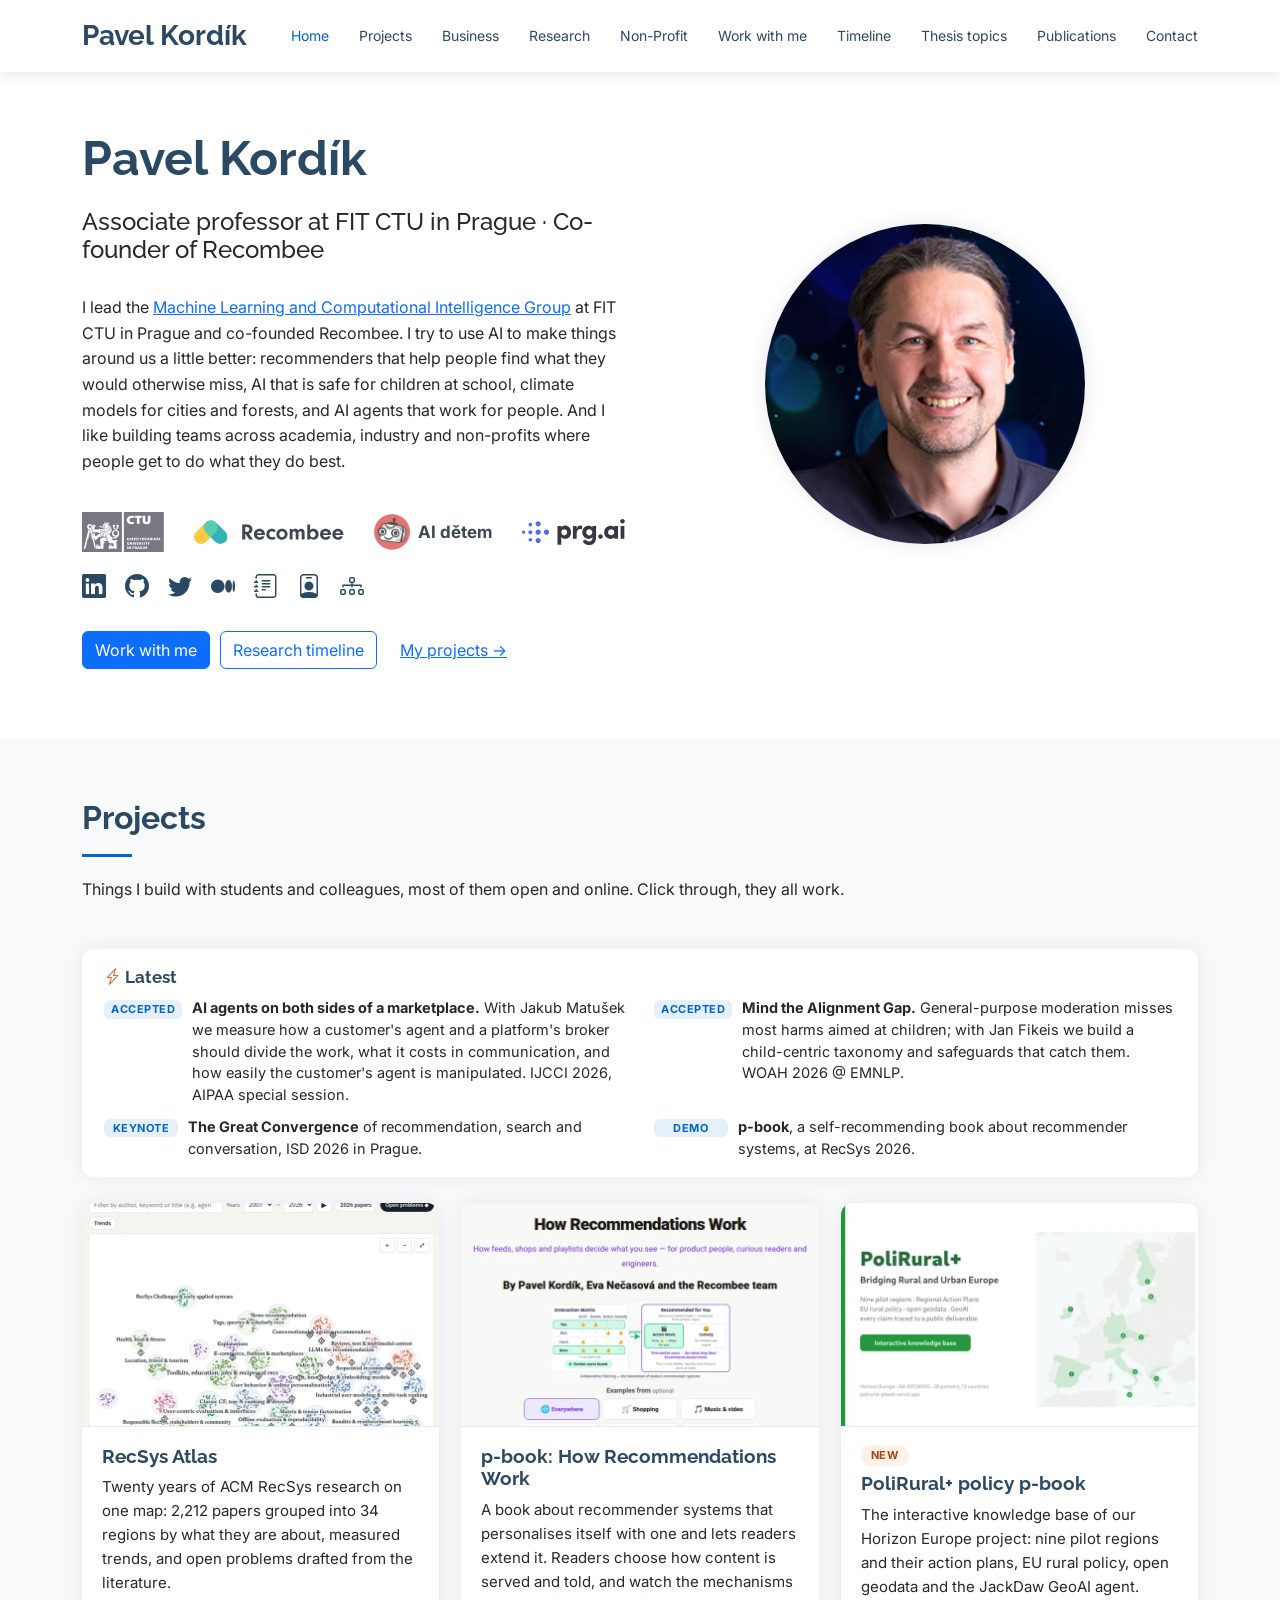
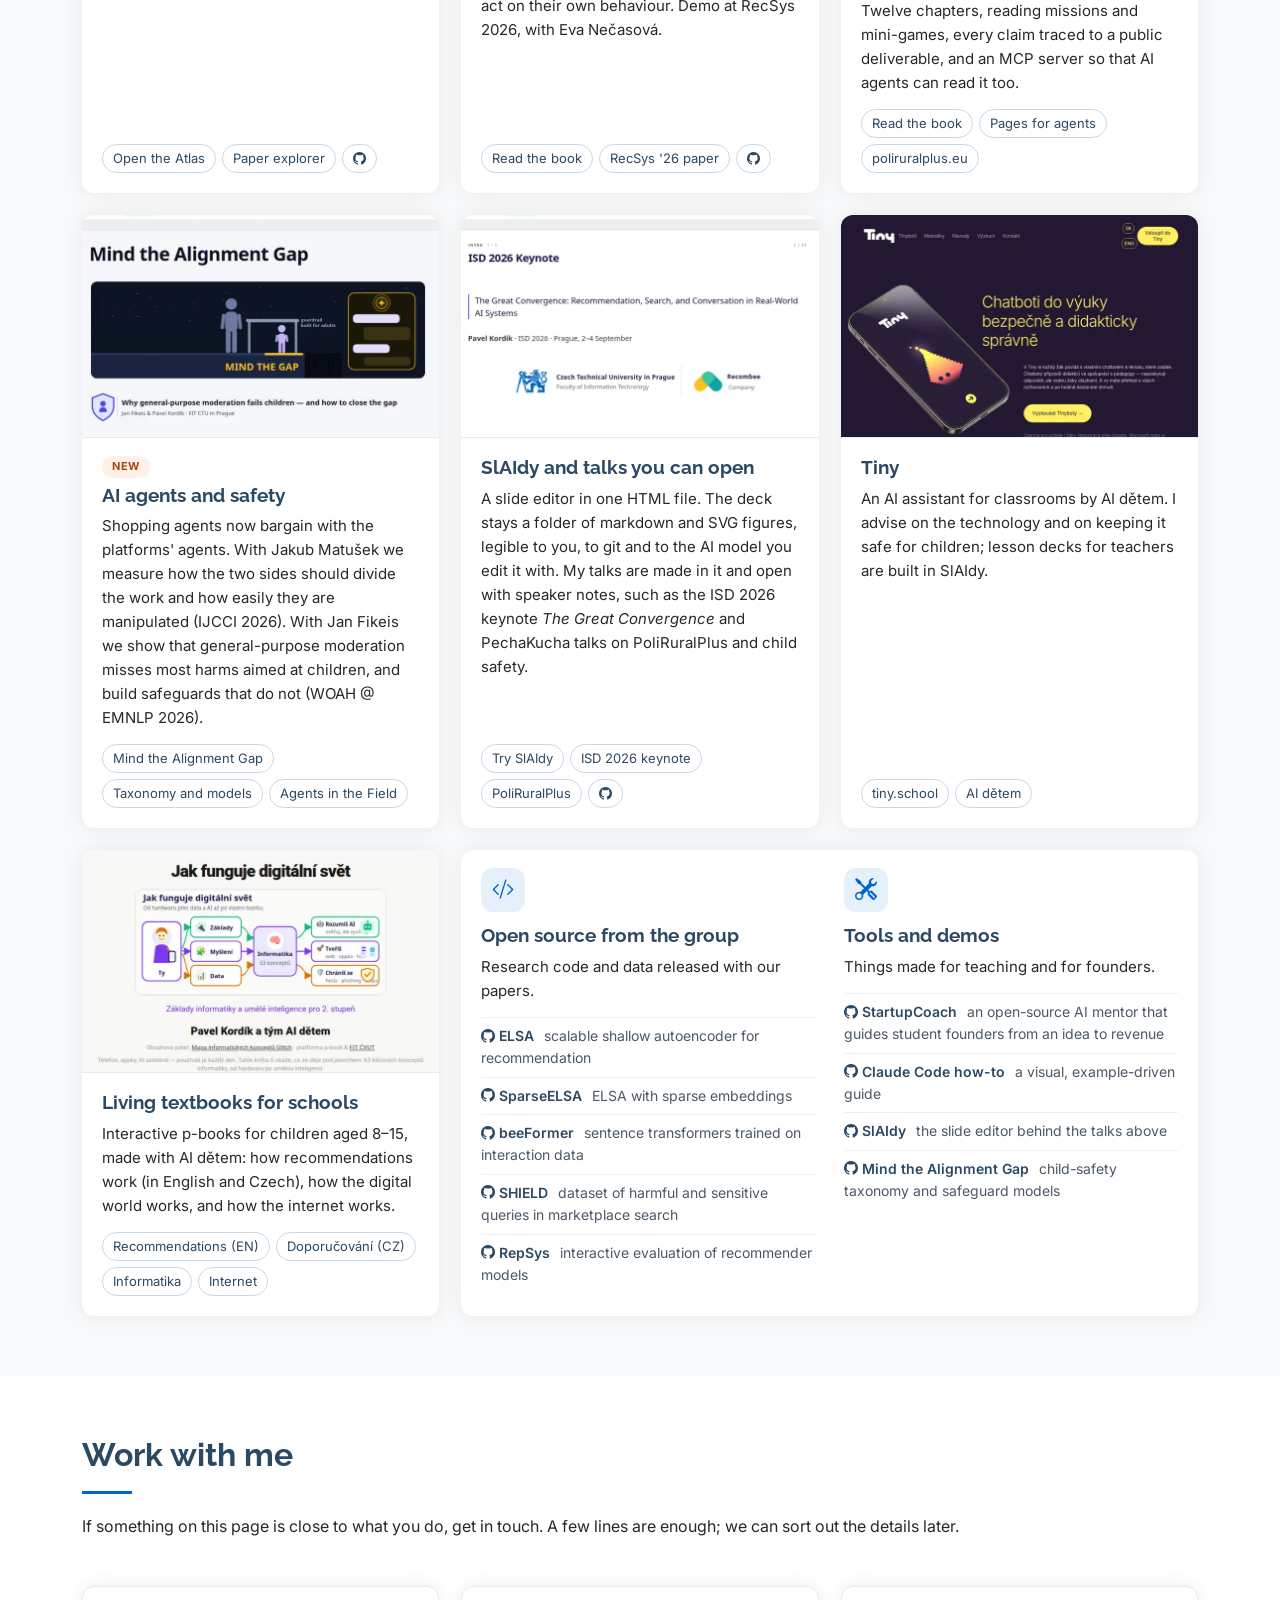
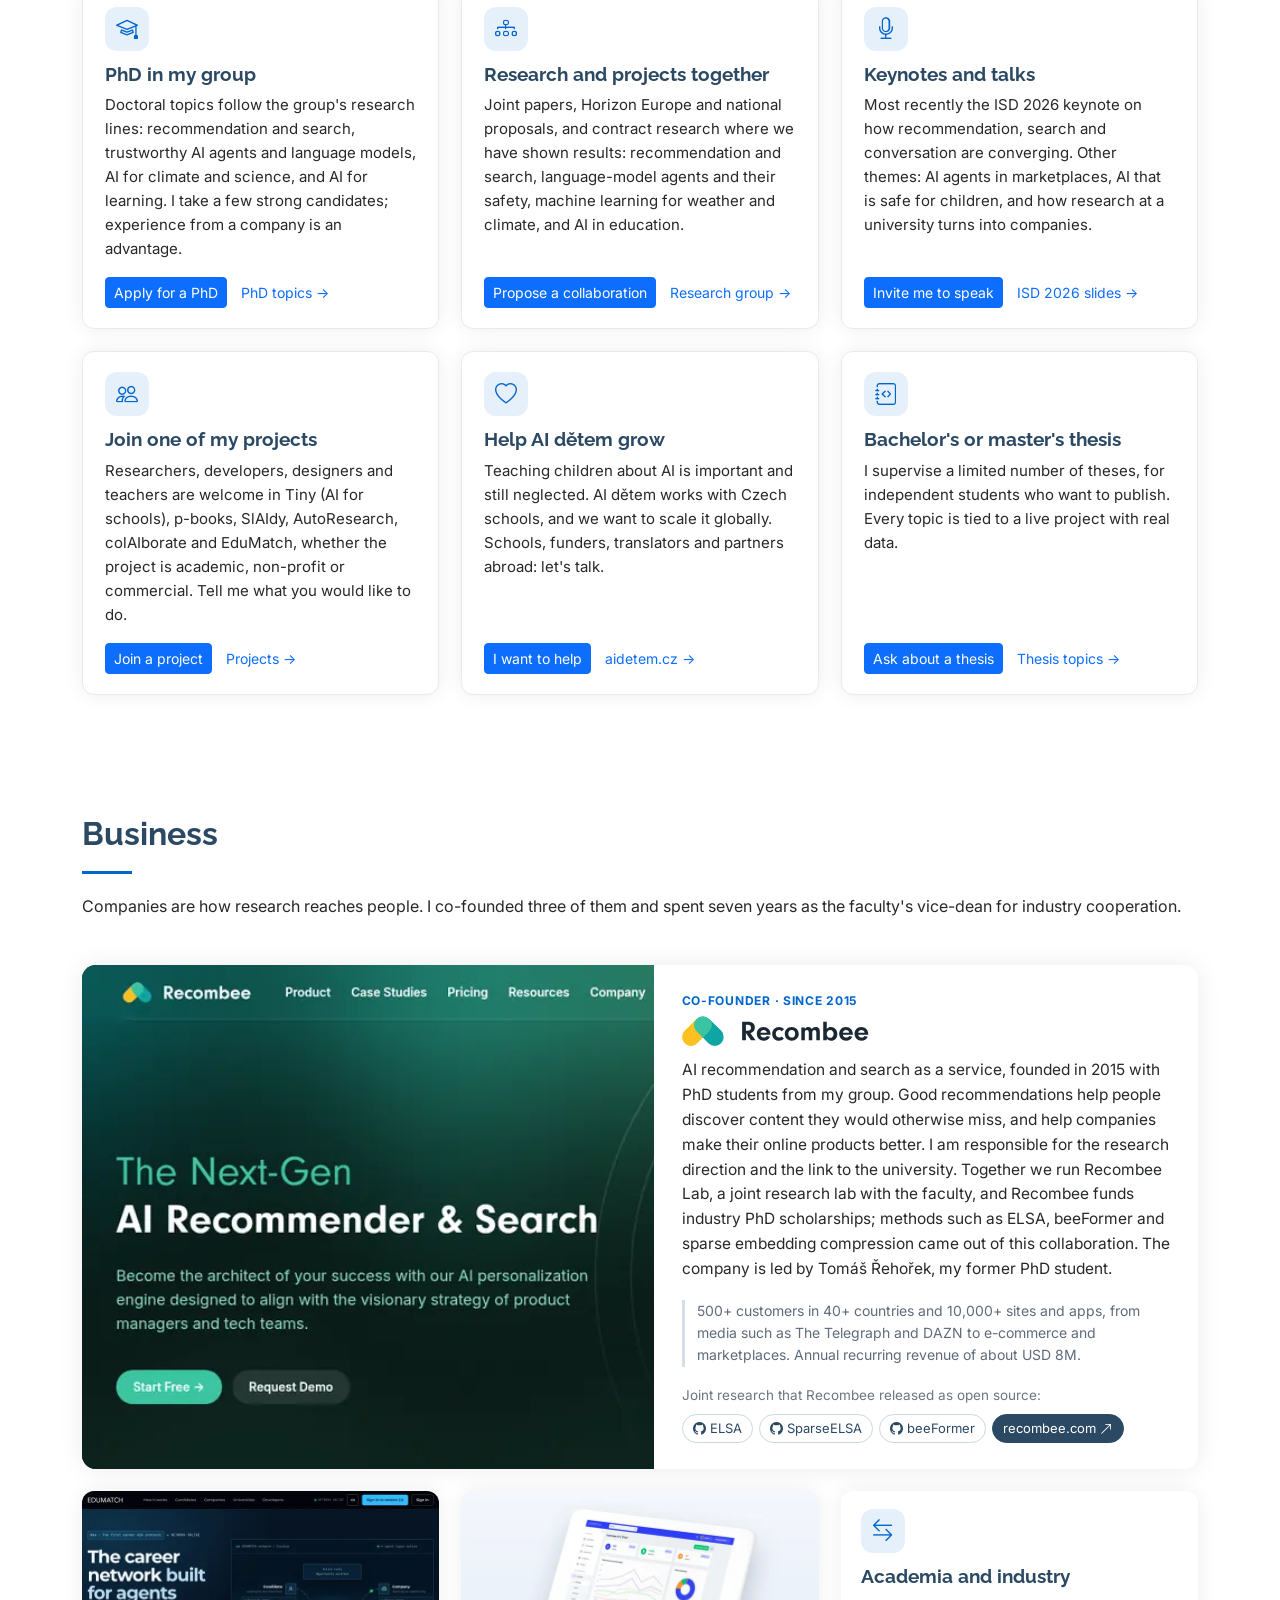
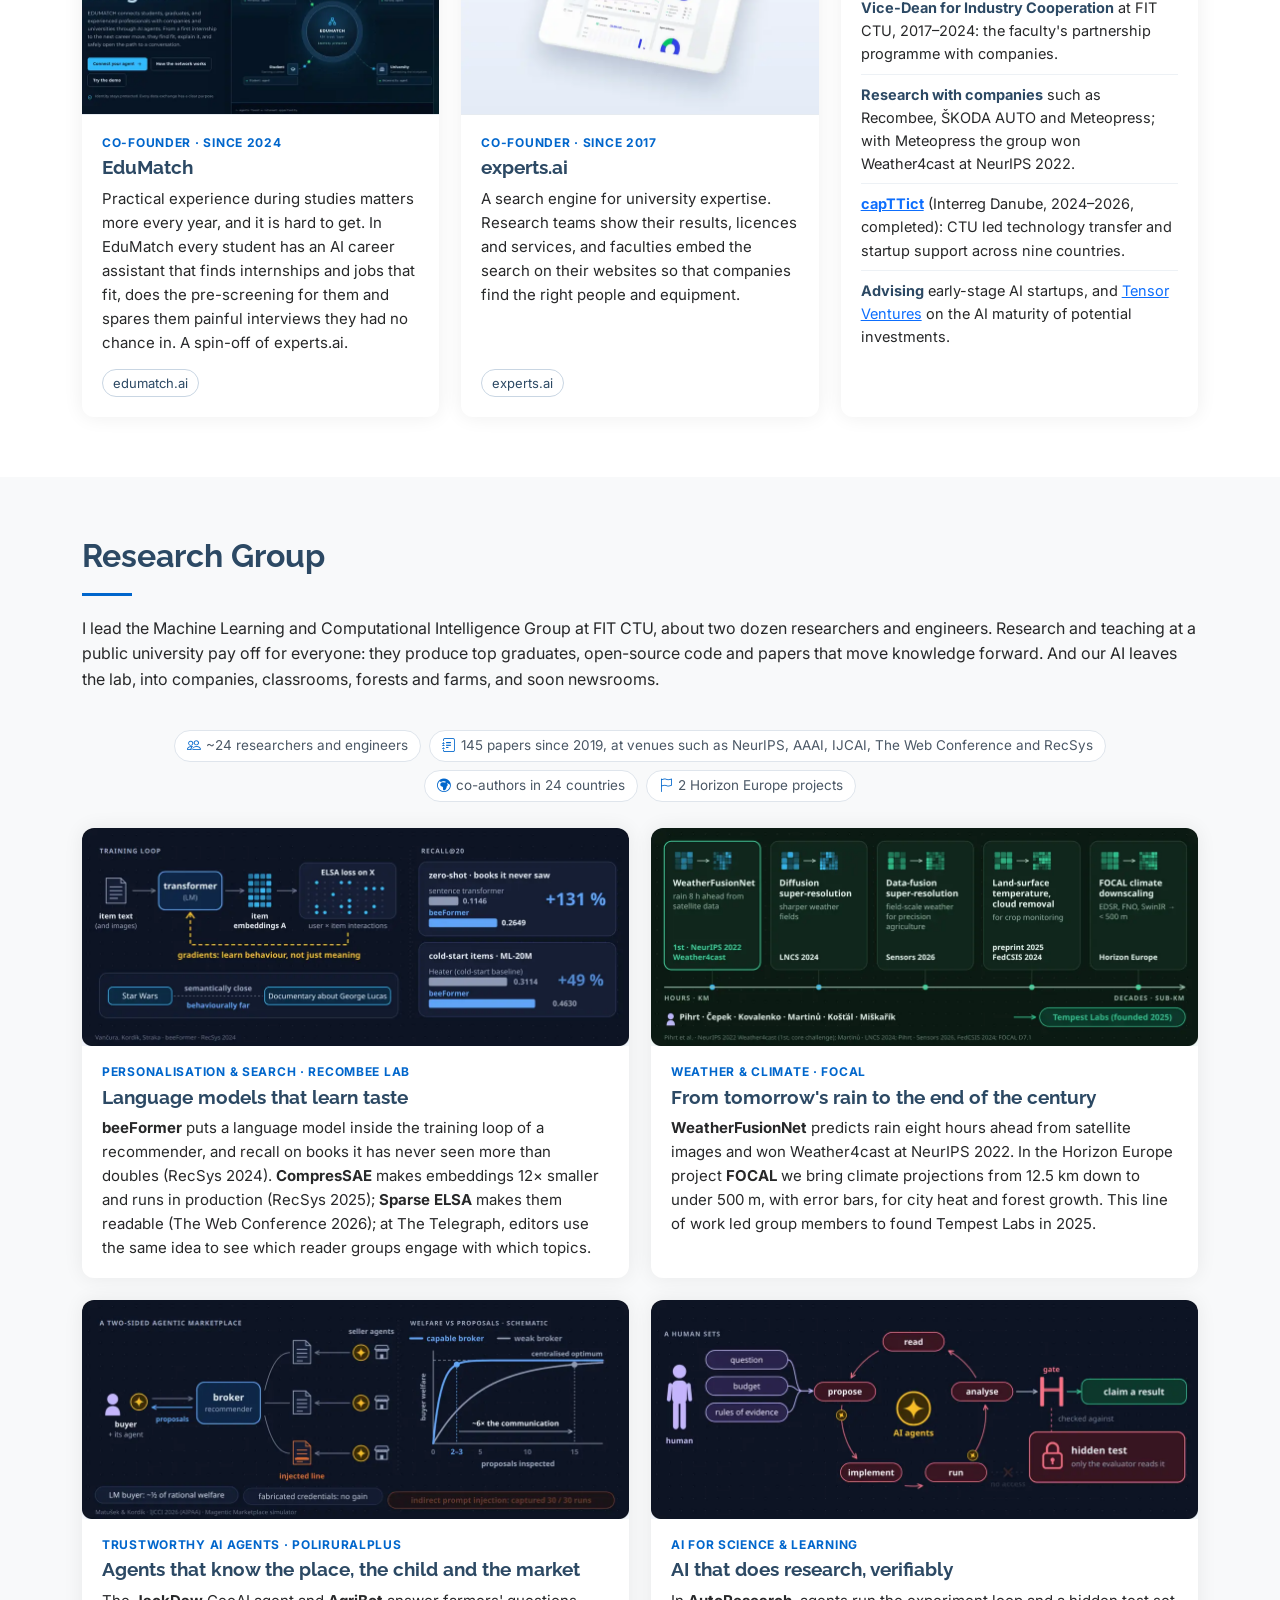
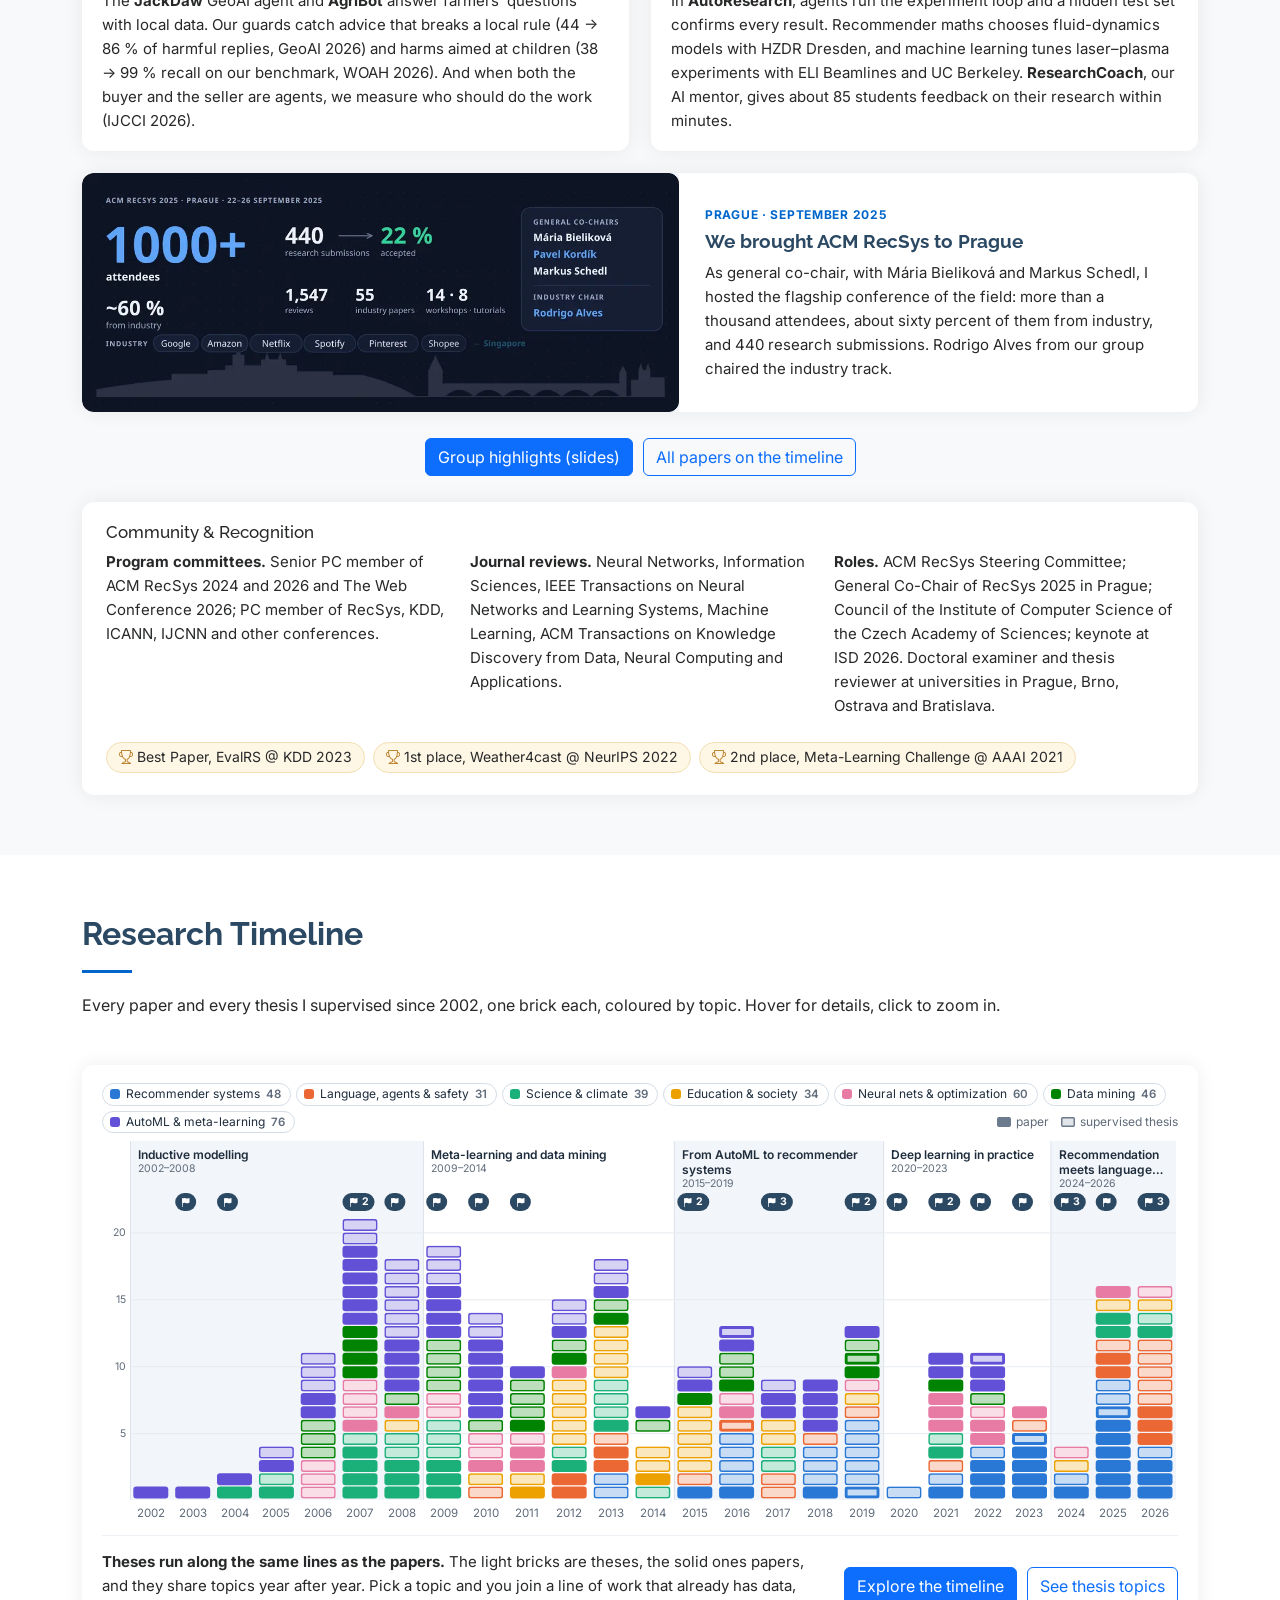
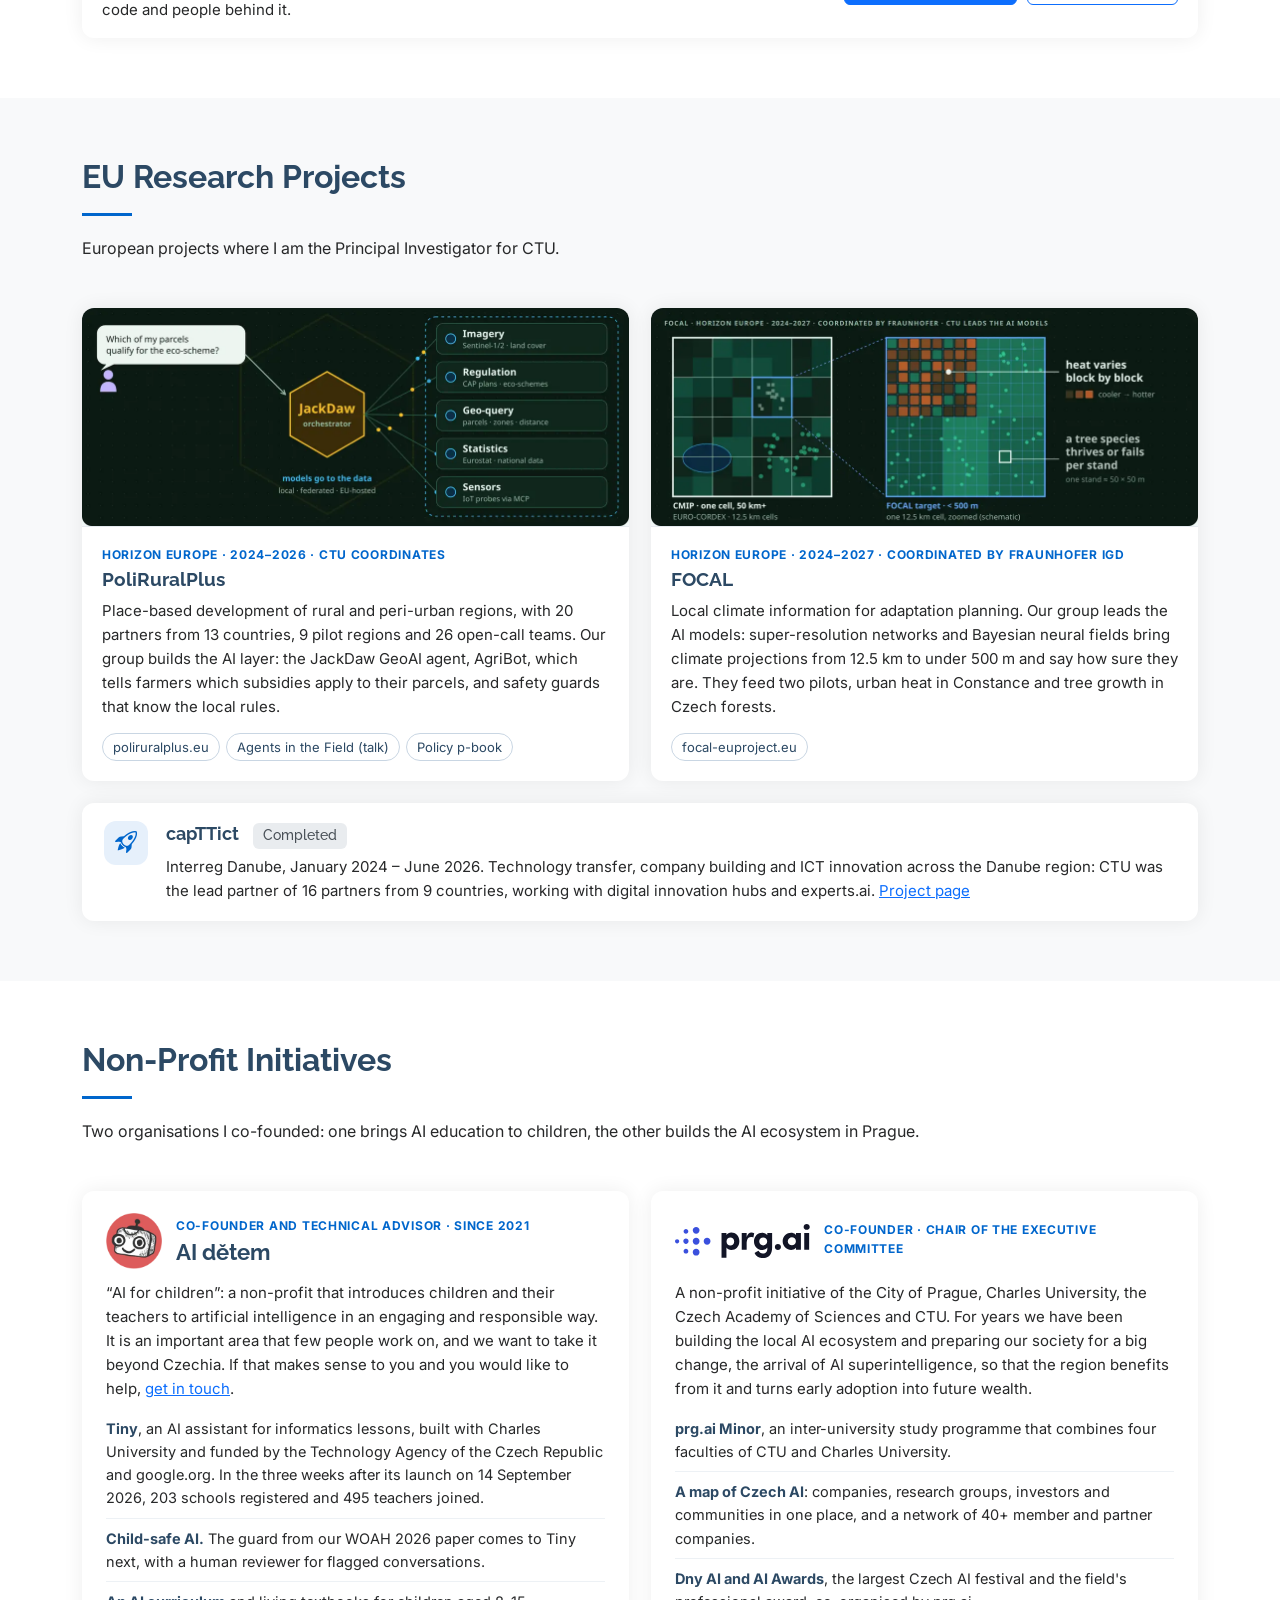
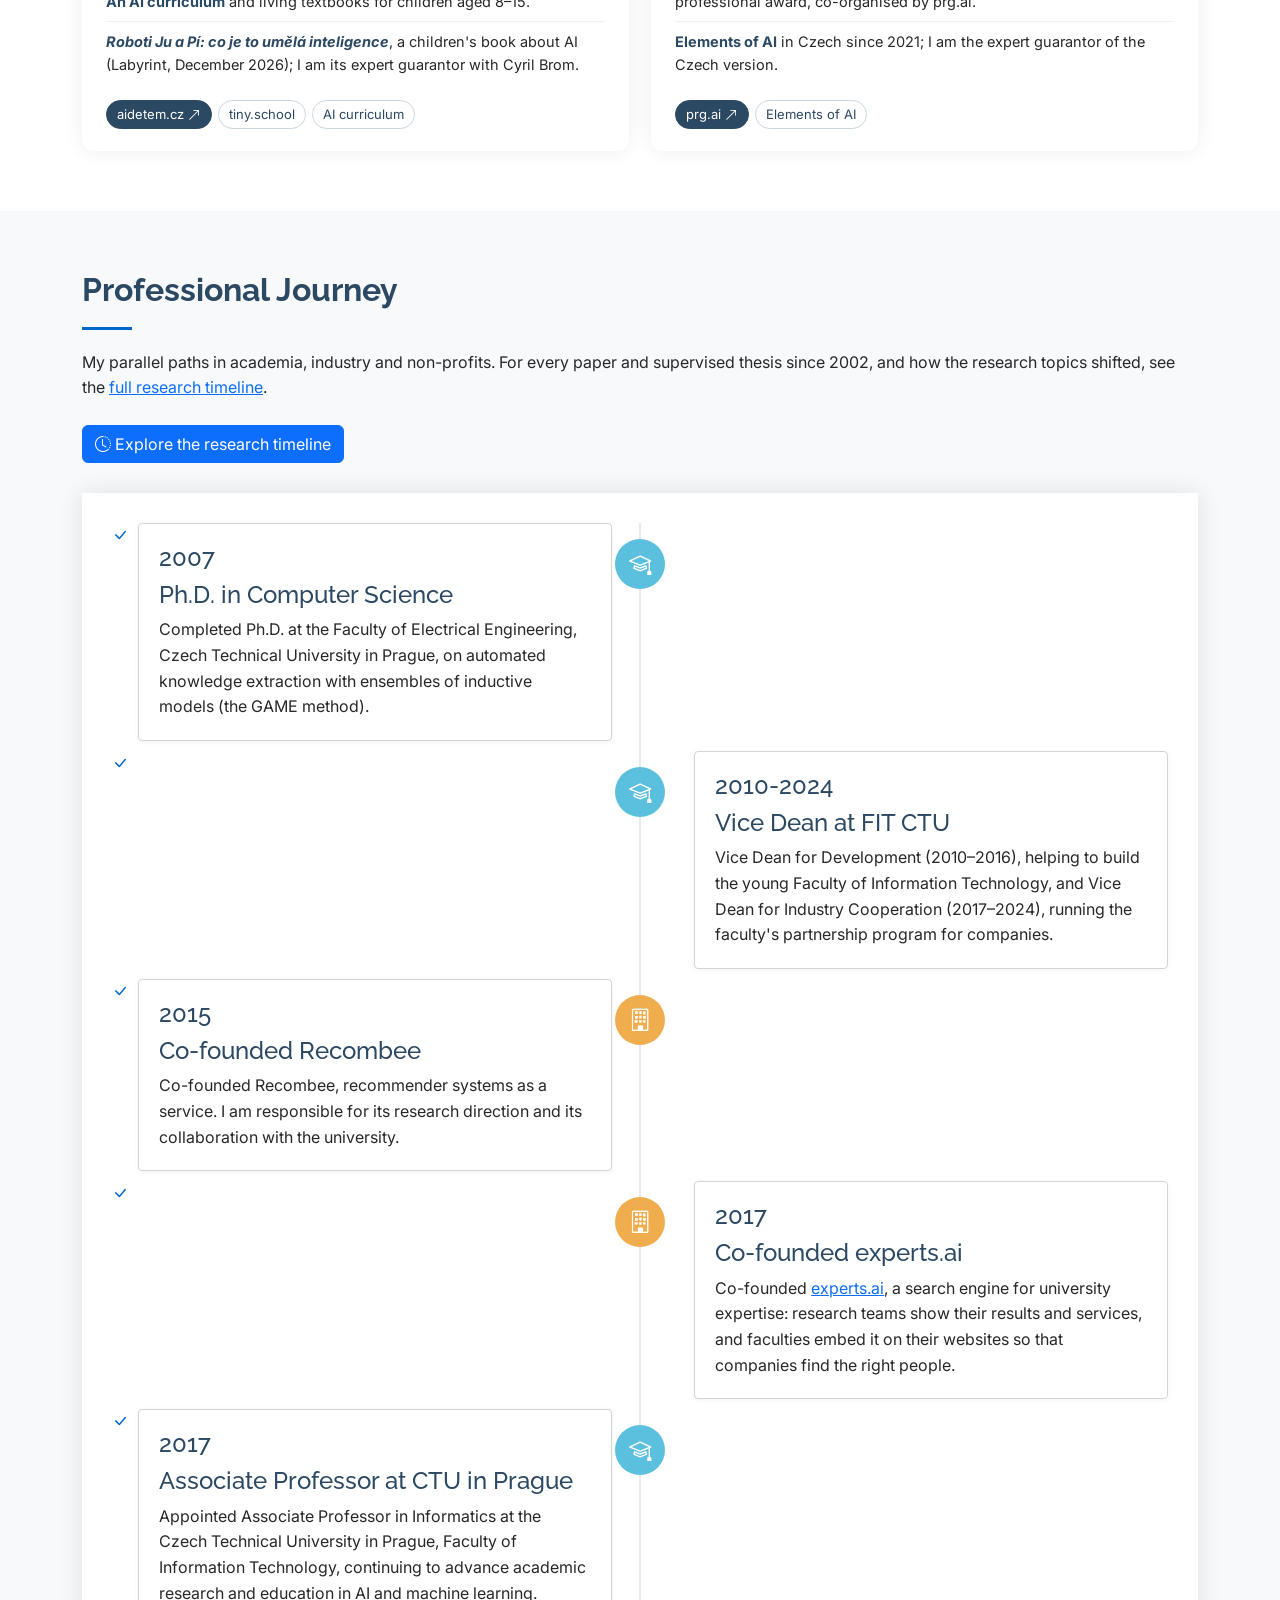
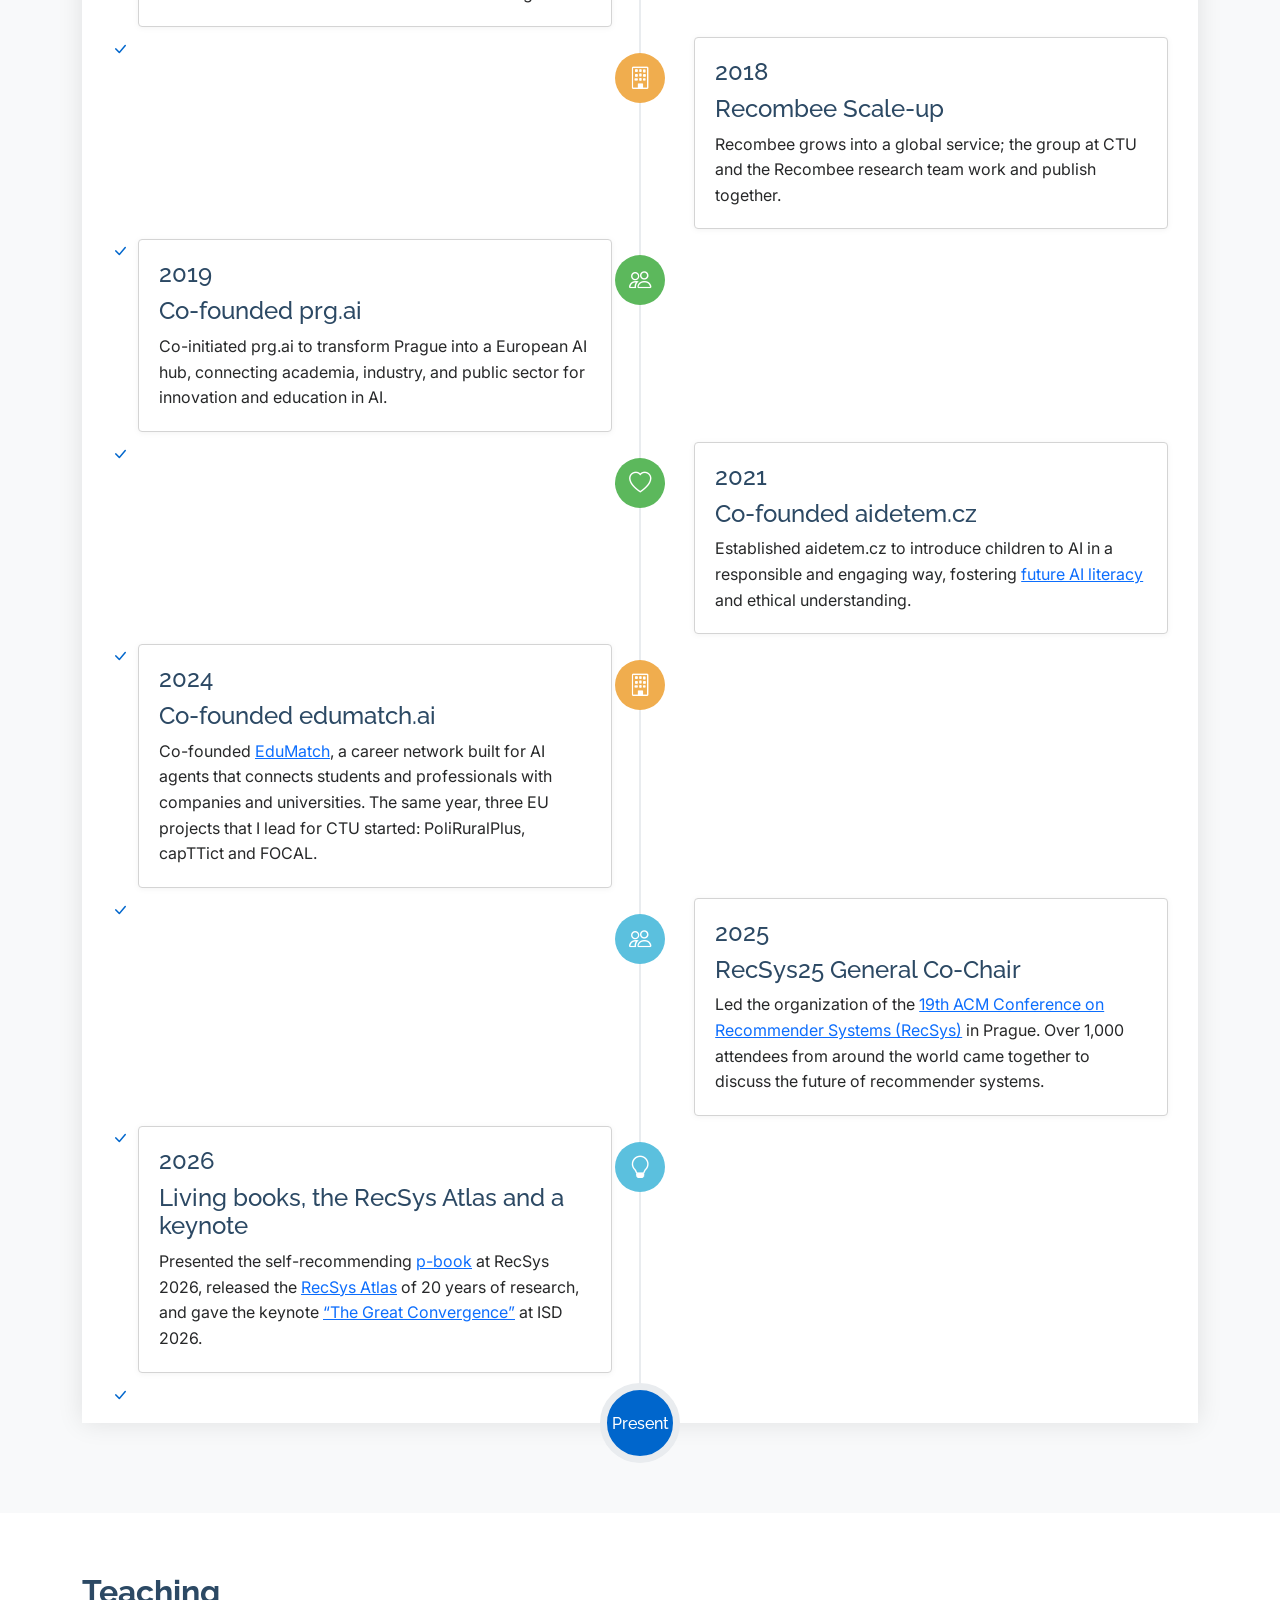
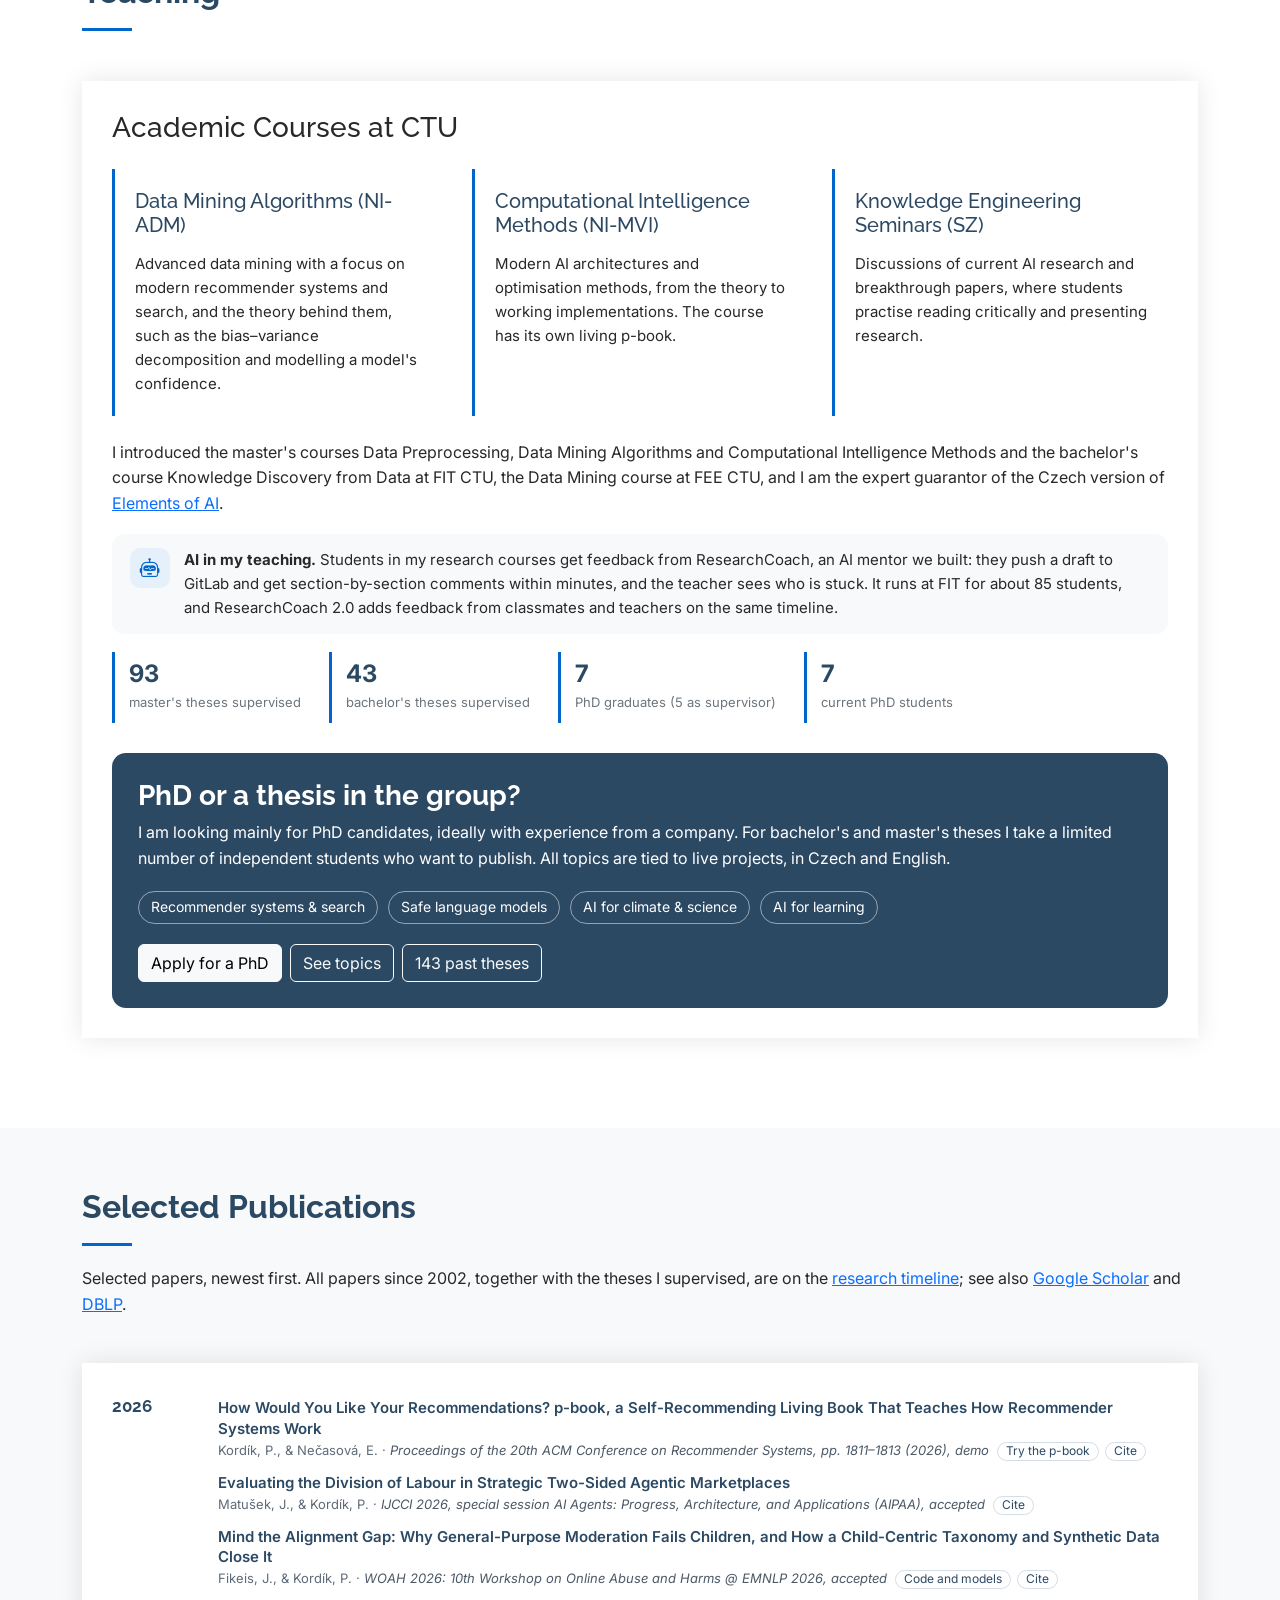
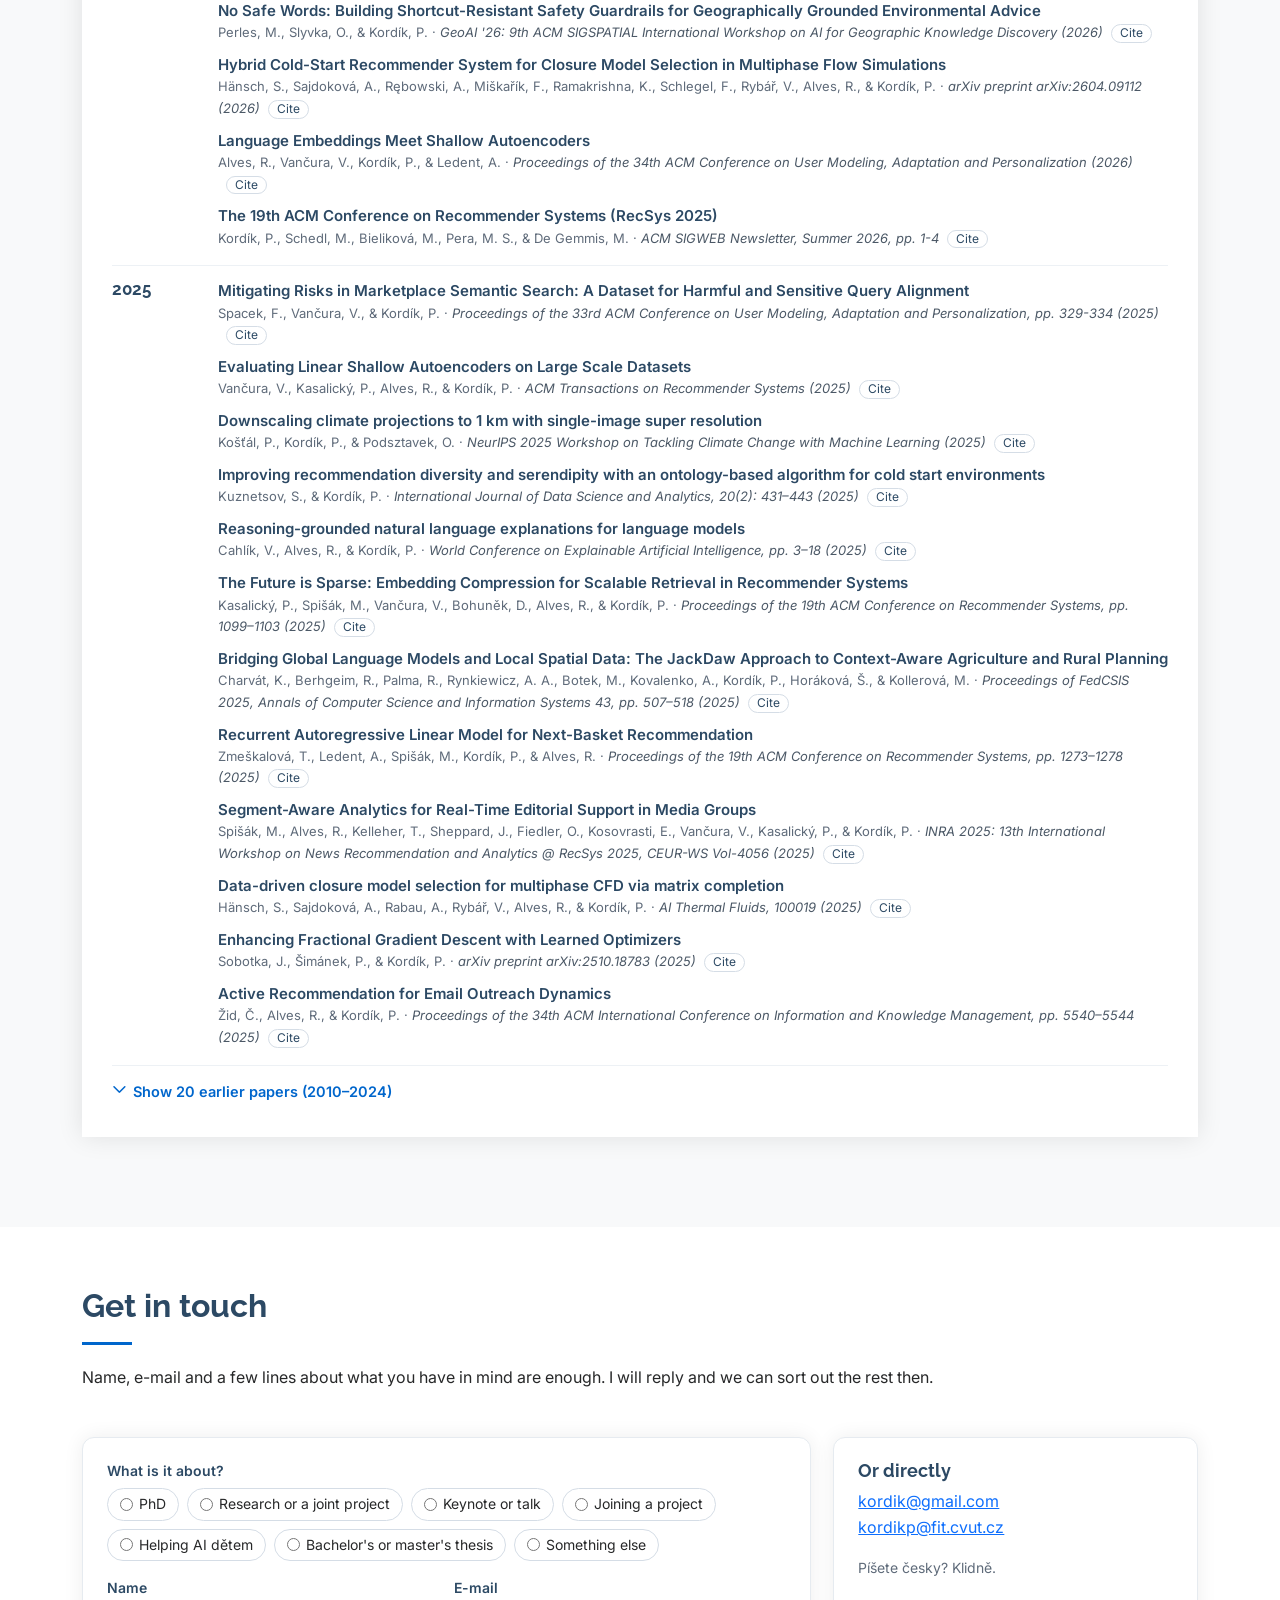
==== commit 9fba1d23: "Hero subtitle: plain facts instead of a slogan Co-Authored-By: Claude Opus 5.5 (1M context) <noreply" ====
--- a/index.html
+++ b/index.html
@@ -1031,7 +1031,7 @@
       <div class="row gy-4">
         <div class="col-lg-6 order-2 order-lg-1 d-flex flex-column justify-content-center">
           <h1 data-aos="fade-up">Pavel Kordík</h1>
-          <h2 data-aos="fade-up" data-aos-delay="400">AI Researcher at FIT CTU | Co-founder of Recombee | Bridging Academia & Industry</h2>
+          <h2 data-aos="fade-up" data-aos-delay="400">Associate professor at FIT CTU in Prague · Co-founder of Recombee</h2>
           <p data-aos="fade-up" data-aos-delay="500">I lead the <a href="#research" class="scrollto">Machine Learning and Computational Intelligence Group</a> at FIT CTU in Prague and co-founded Recombee. I try to use AI to make things around us a little better: recommenders that help people find what they would otherwise miss, AI that is safe for children at school, climate models for cities and forests, and AI agents that work for people. And I like building teams across academia, industry and non-profits where people get to do what they do best.</p>
           <div class="hero-logos" data-aos="fade-up" data-aos-delay="550">
             <a href="https://fit.cvut.cz/en" target="_blank" rel="noopener" title="Faculty of Information Technology, CTU in Prague"><img src="assets/img/logos/cvut.svg" alt="Czech Technical University in Prague" height="40"></a>
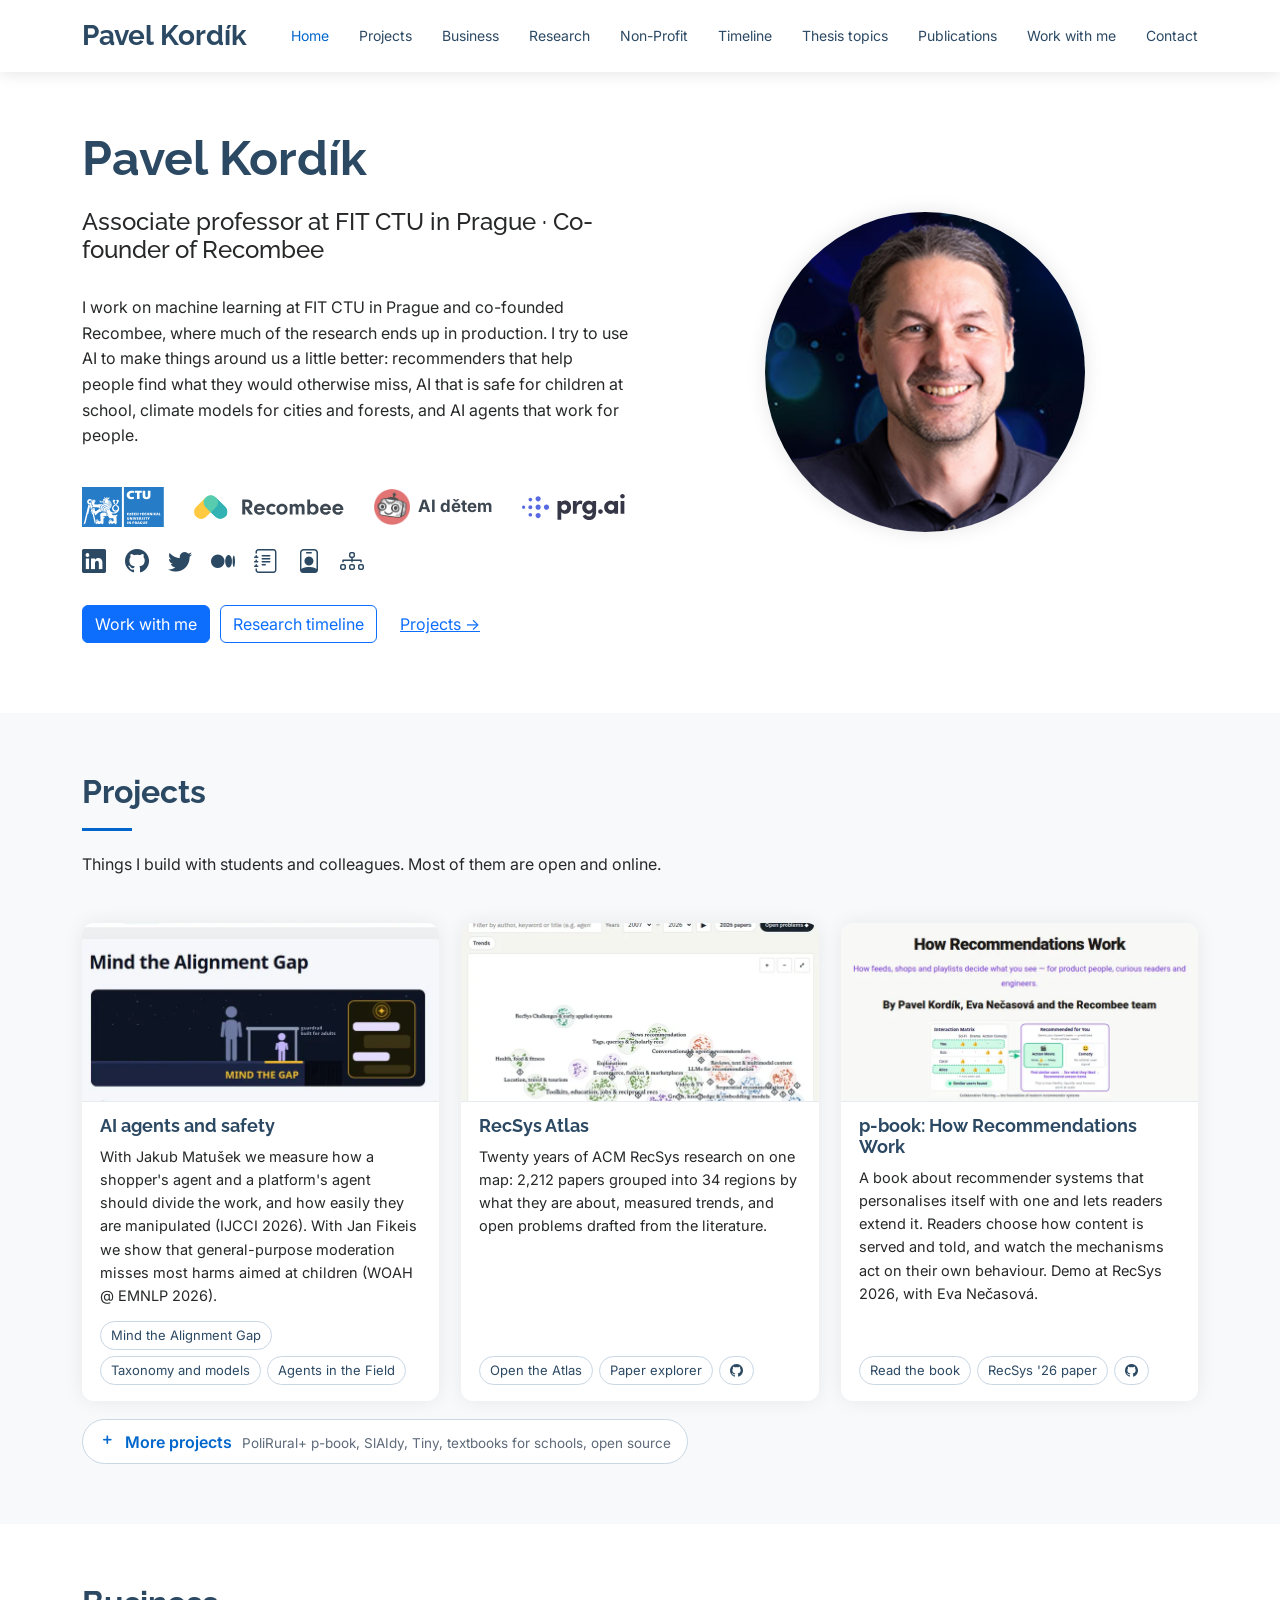
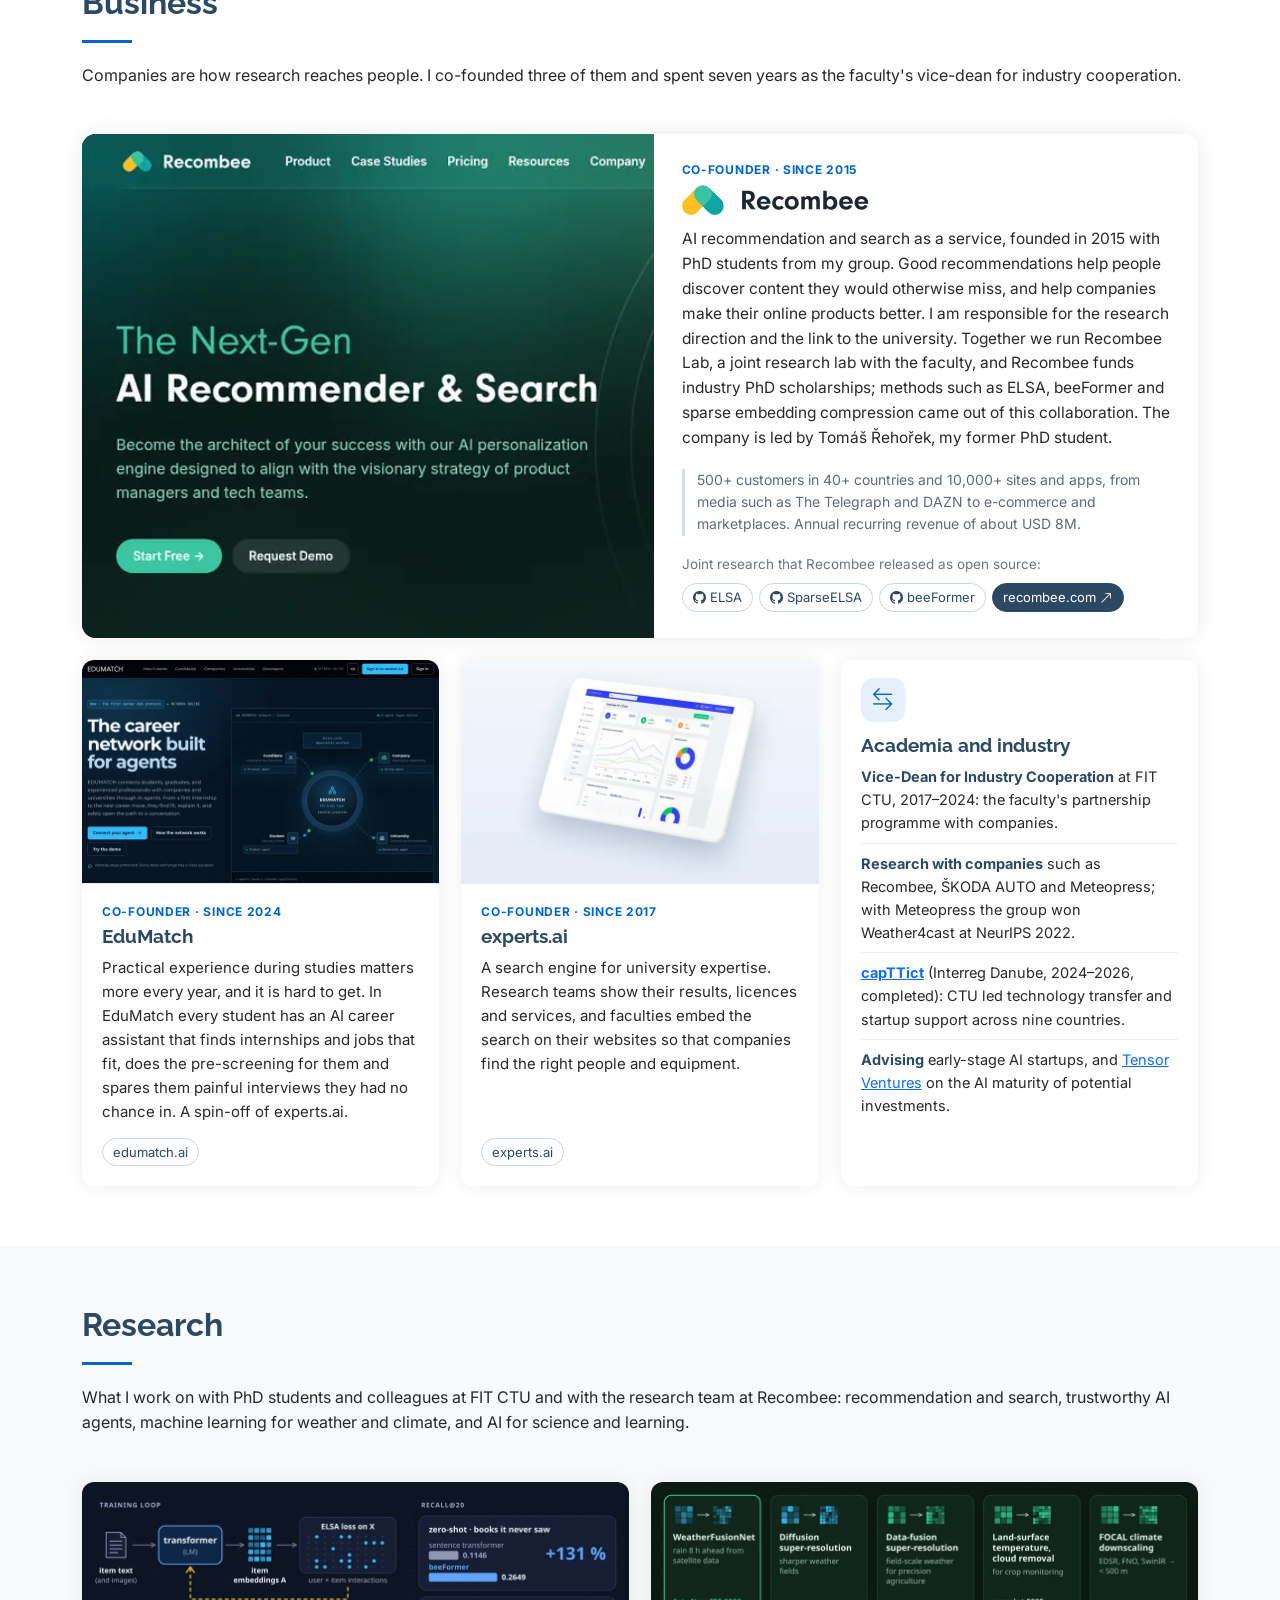
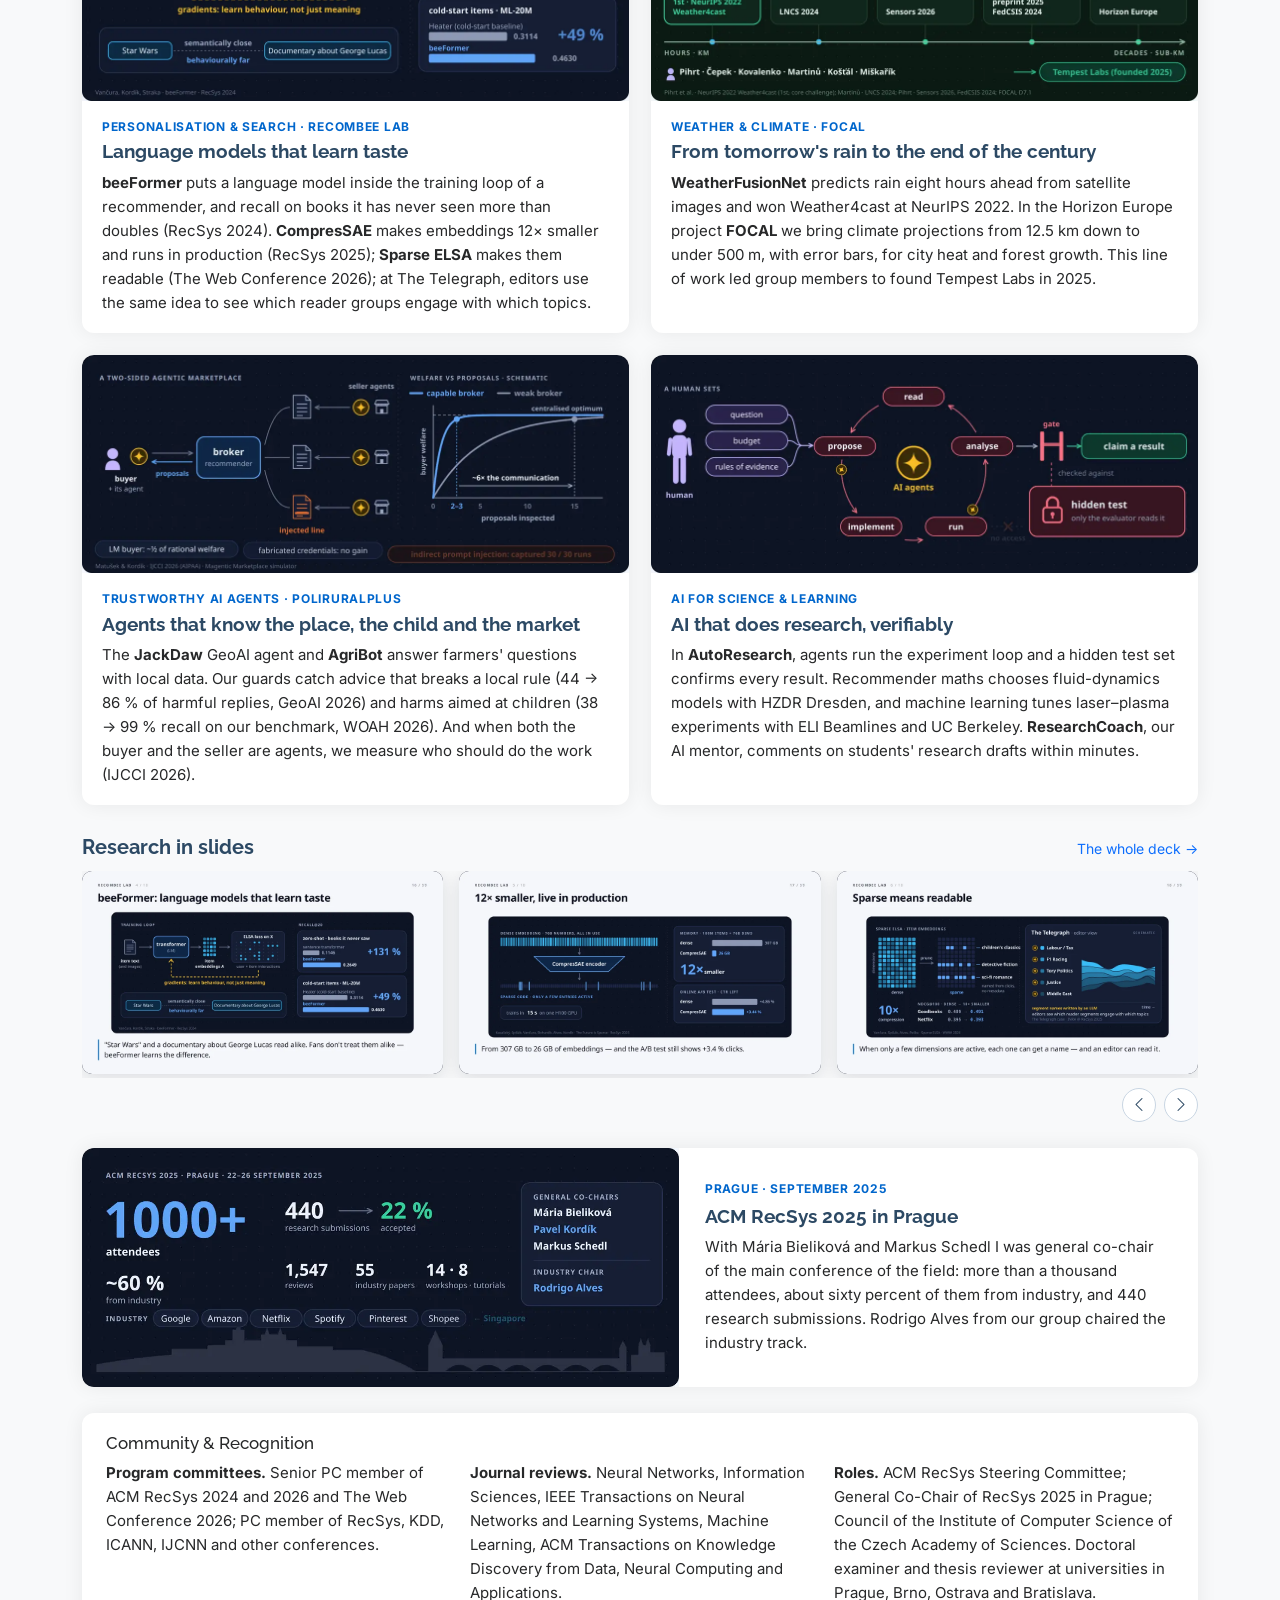
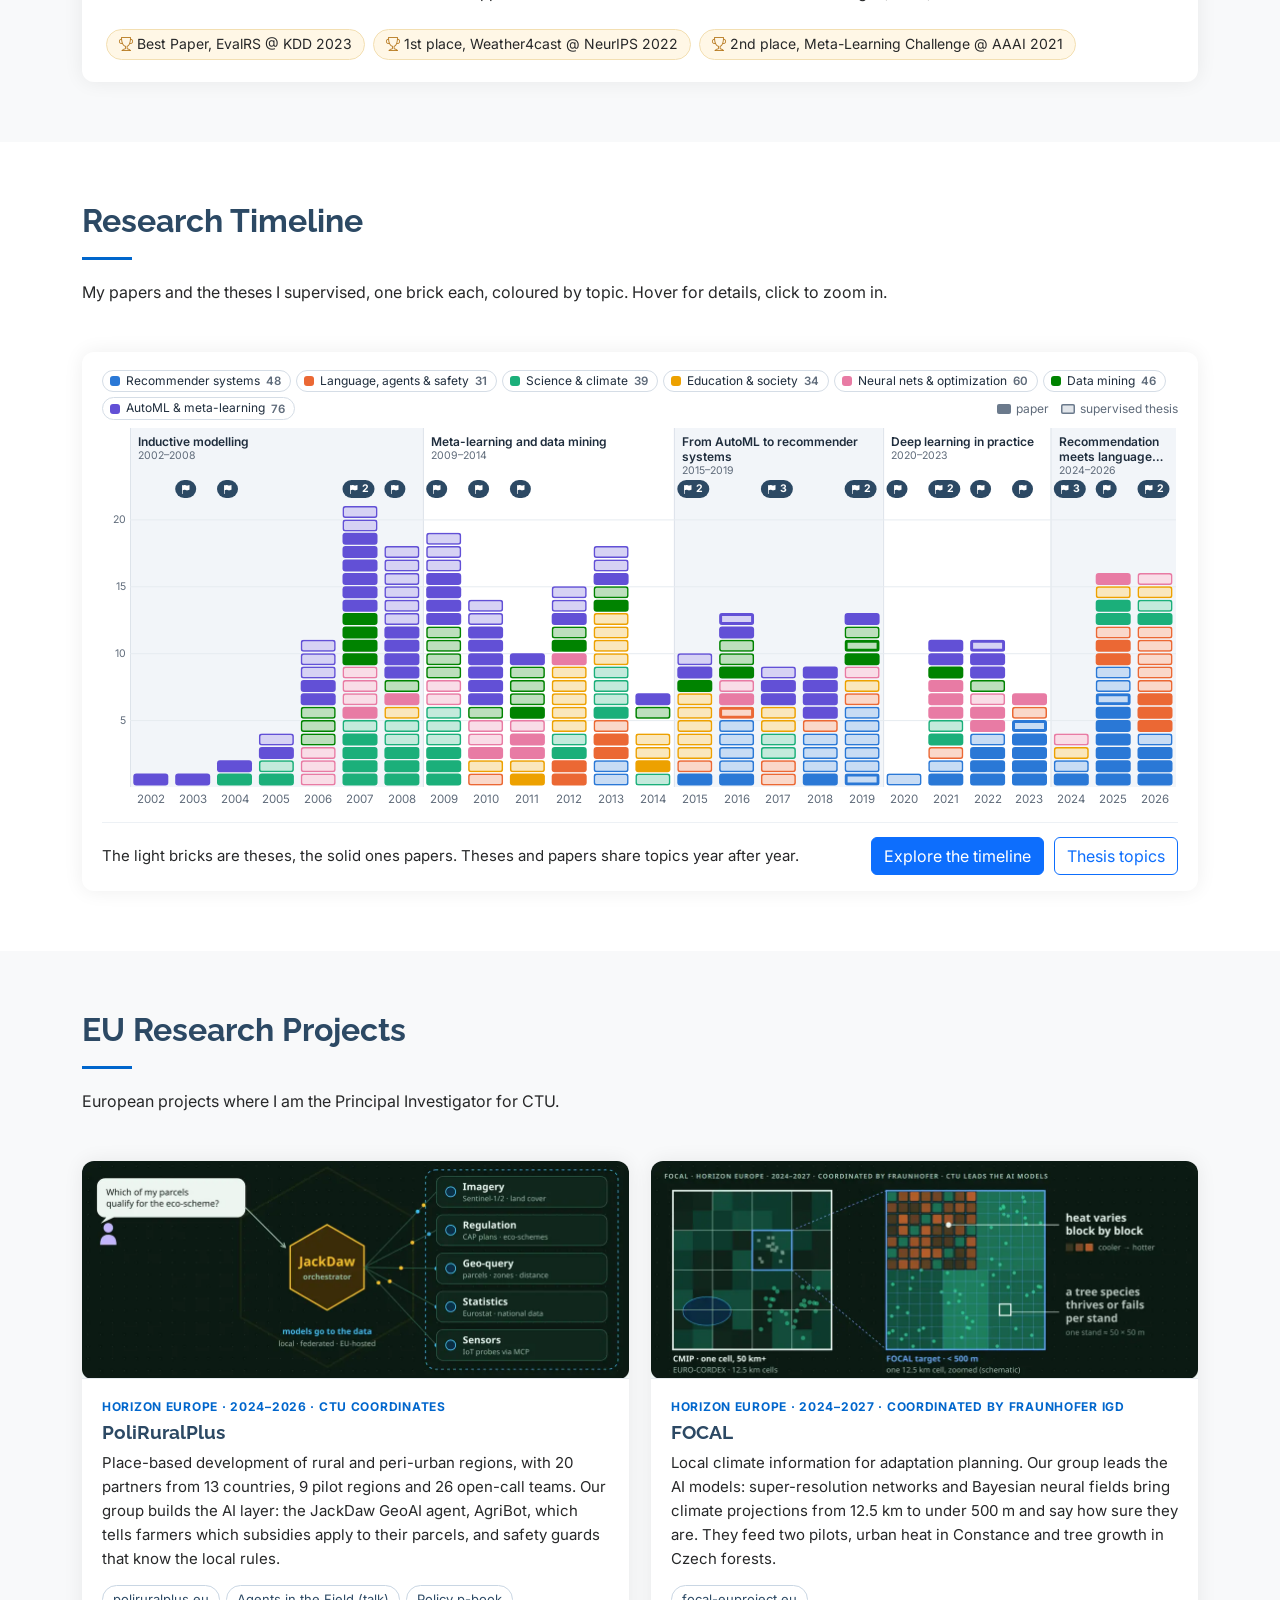
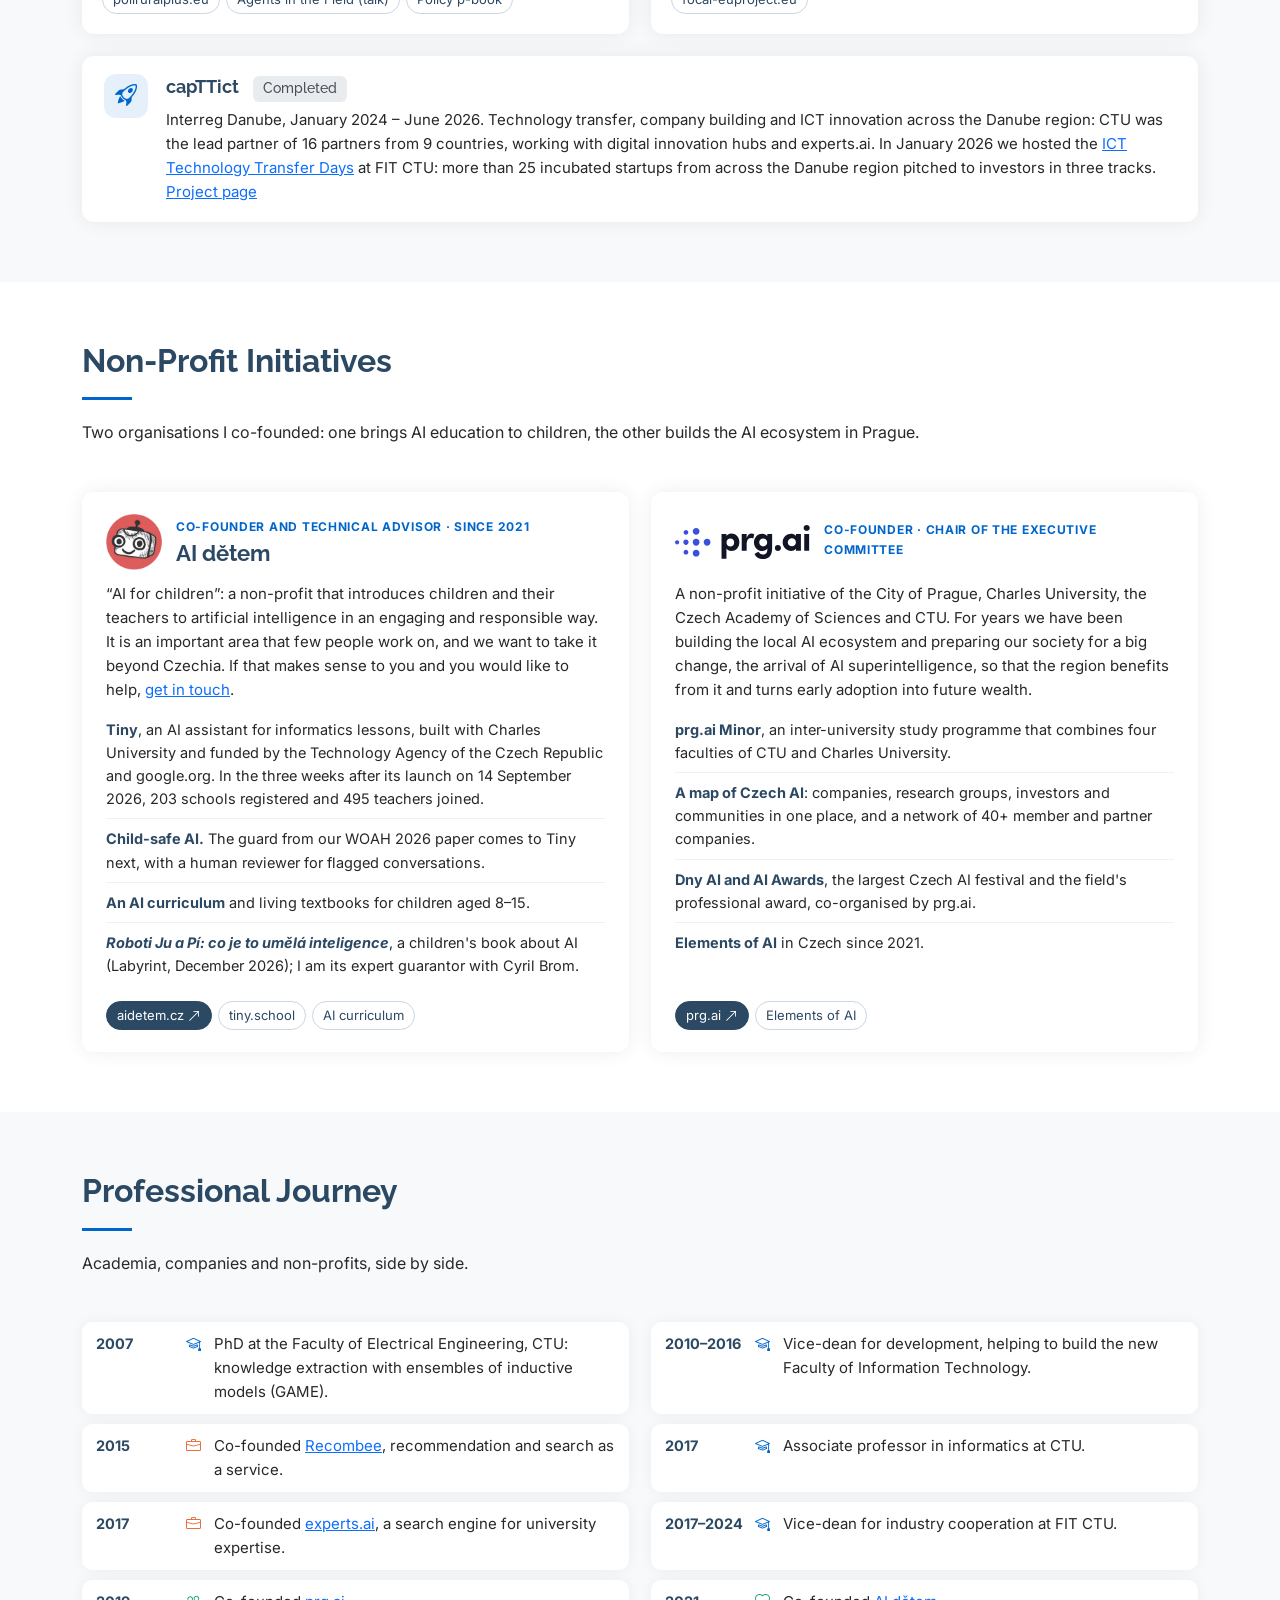
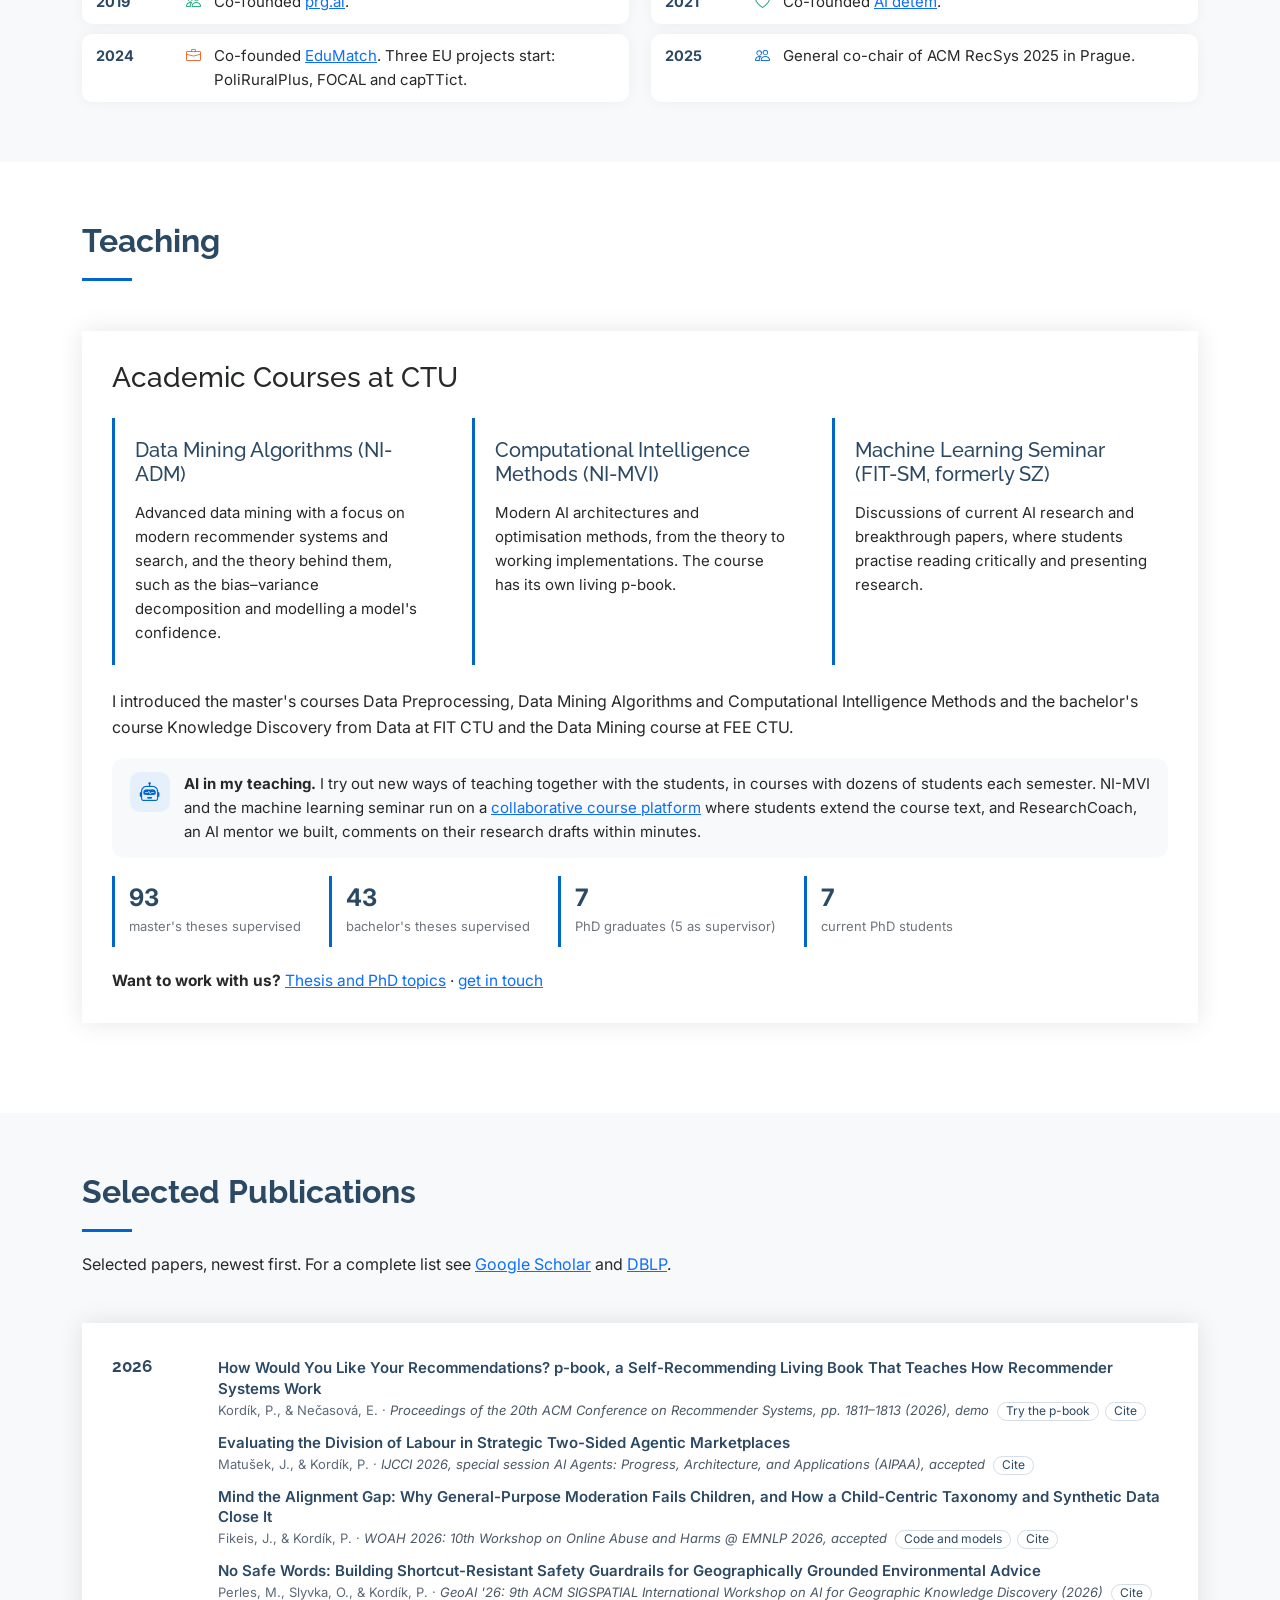
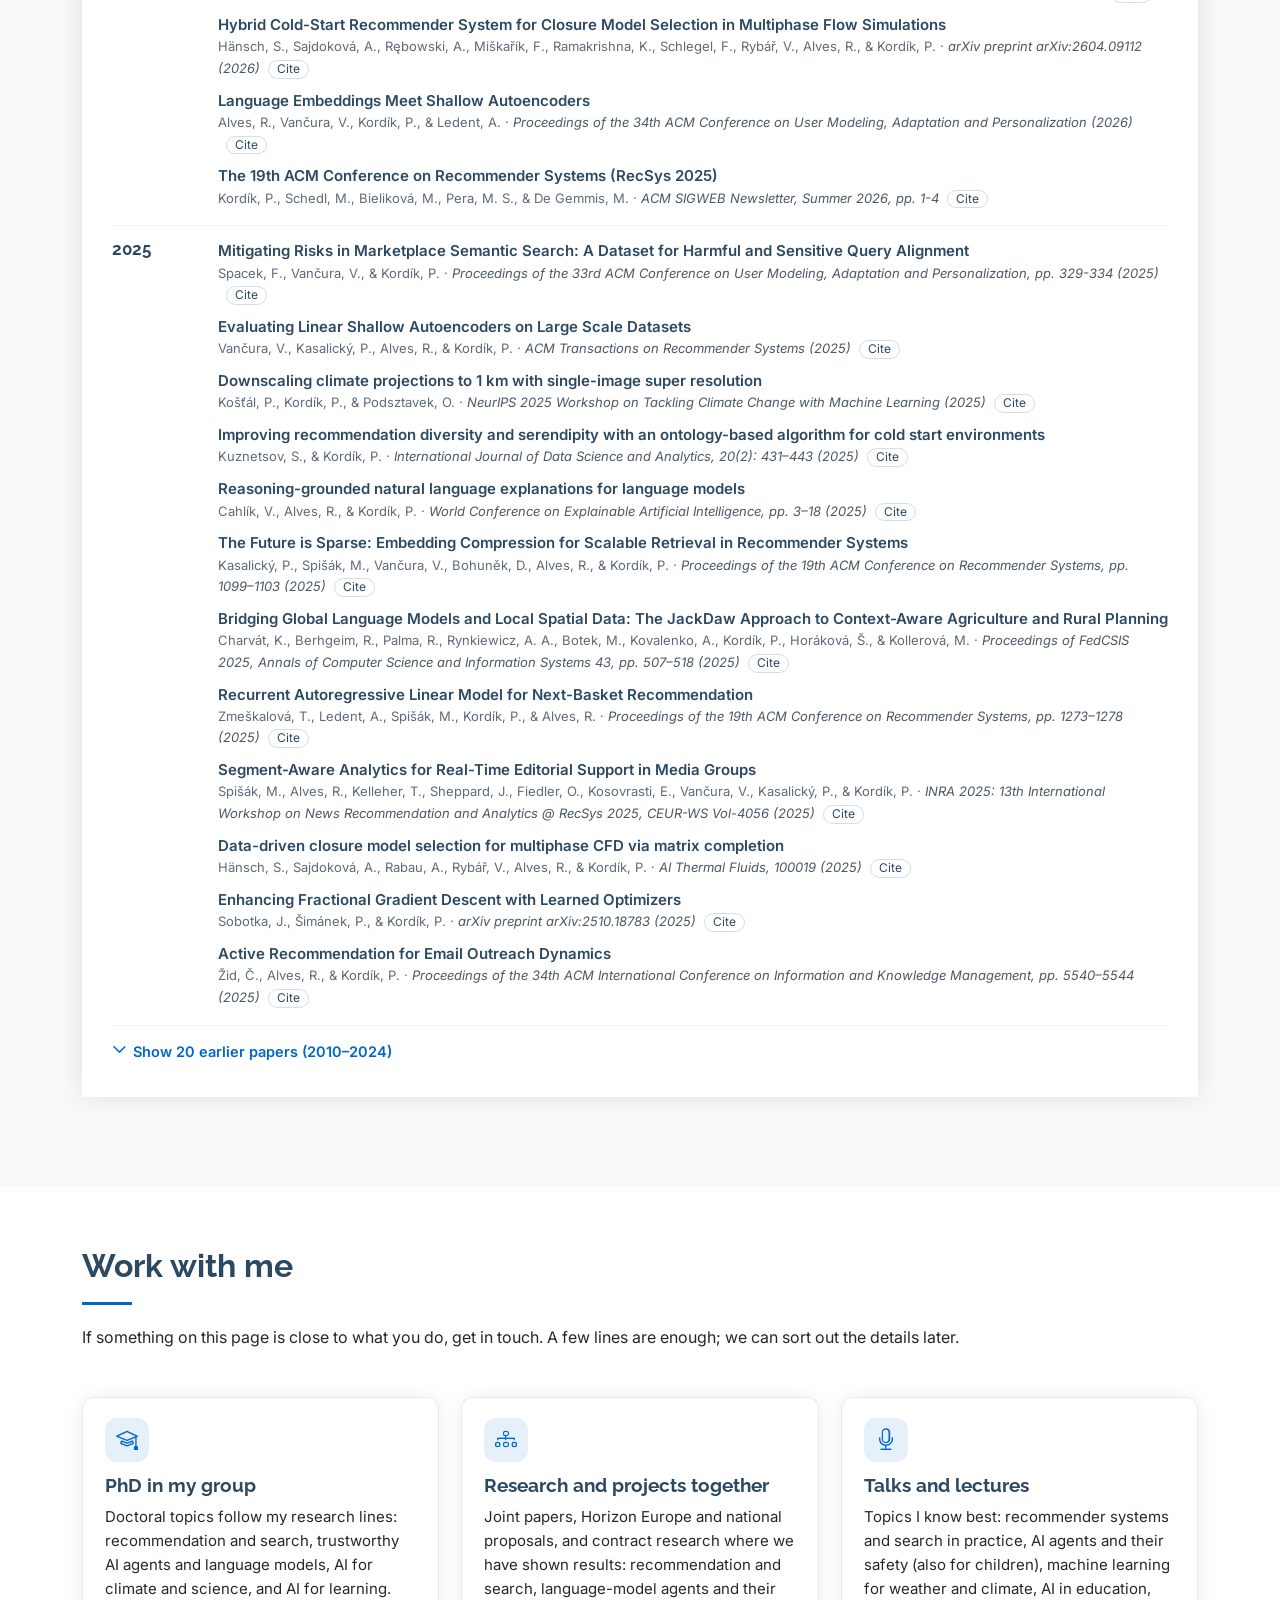
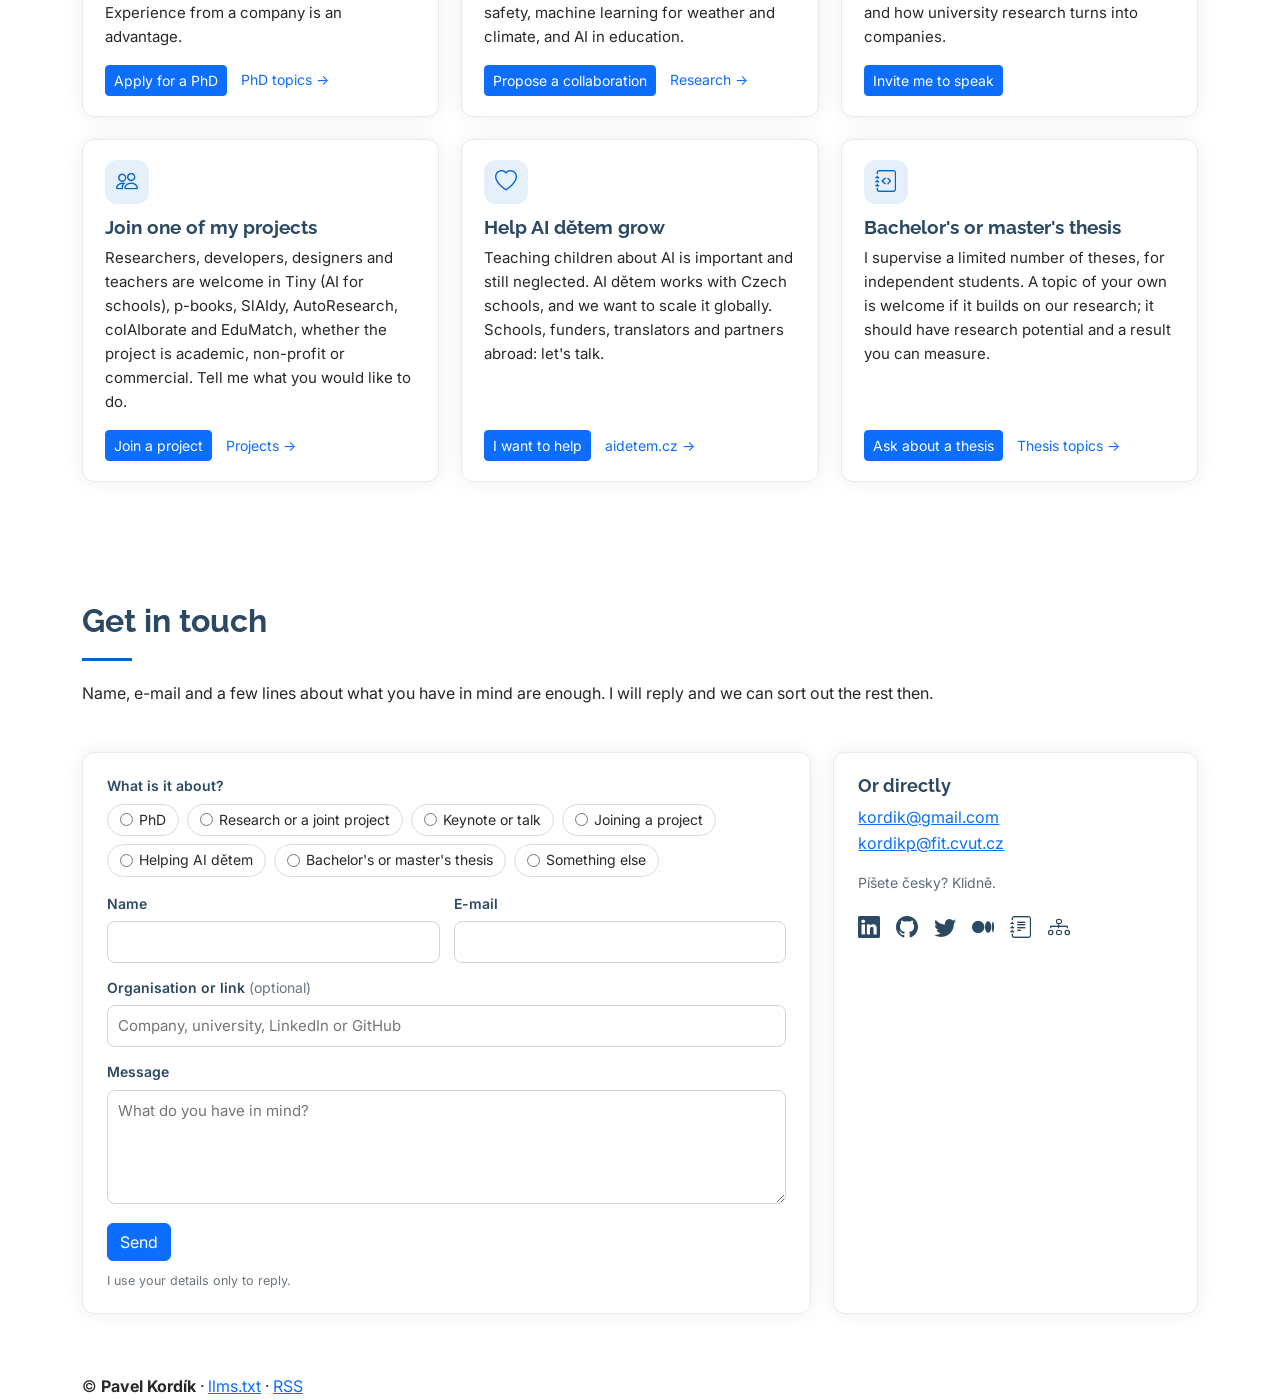
==== commit e9787dbb: "Skromnější texty, galerie slajdů, kompaktní projekty a formulář přes Přehled - hero a výzkum: méně d" ====
--- a/index.html
+++ b/index.html
@@ -6,7 +6,7 @@
   <meta content="width=device-width, initial-scale=1.0" name="viewport">
 
   <title>Pavel Kordík – AI researcher at FIT CTU Prague, co-founder of Recombee</title>
-  <meta content="Pavel Kordík (Kordik) leads the Machine Learning and Computational Intelligence Group at FIT CTU (FIT ČVUT) in Prague and co-founded Recombee. Research since 2002, projects, PhD and thesis topics, and how to work together." name="description">
+  <meta content="Pavel Kordík (Kordik), associate professor at FIT CTU (FIT ČVUT) in Prague and co-founder of Recombee. Research on recommender systems, AI agents and machine learning since 2002, projects, thesis topics and how to work together." name="description">
   <meta content="Pavel Kordík, Pavel Kordik, Kordík, FIT ČVUT, FIT CTU, Czech Technical University, umělá inteligence, strojové učení, doporučovací systémy, artificial intelligence, machine learning, recommender systems, Recombee, AI dětem, prg.ai, PhD topics" name="keywords">
   <meta name="author" content="Pavel Kordík">
 
@@ -28,7 +28,7 @@
   <link rel="preconnect" href="https://unpkg.com">
   <meta property="og:type" content="profile">
   <meta property="og:title" content="Pavel Kordík – AI researcher at FIT CTU Prague, co-founder of Recombee">
-  <meta property="og:description" content="Pavel Kordík (Kordik) leads the Machine Learning and Computational Intelligence Group at FIT CTU (FIT ČVUT) in Prague and co-founded Recombee. Research since 2002, projects, PhD and thesis topics, and how to work together.">
+  <meta property="og:description" content="Pavel Kordík (Kordik), associate professor at FIT CTU (FIT ČVUT) in Prague and co-founder of Recombee. Research on recommender systems, AI agents and machine learning since 2002, projects, thesis topics and how to work together.">
   <meta property="og:url" content="https://kordikp.github.io/">
   <meta property="og:image" content="https://kordikp.github.io/assets/img/PAVEL-KORDIK-420x420.png">
   <meta property="og:image:alt" content="Portrait photo of Pavel Kordík">
@@ -41,7 +41,7 @@
   <meta property="profile:last_name" content="Kordík">
   <meta name="twitter:card" content="summary_large_image">
   <meta name="twitter:title" content="Pavel Kordík – AI researcher at FIT CTU Prague, co-founder of Recombee">
-  <meta name="twitter:description" content="Pavel Kordík (Kordik) leads the Machine Learning and Computational Intelligence Group at FIT CTU (FIT ČVUT) in Prague and co-founded Recombee. Research since 2002, projects, PhD and thesis topics, and how to work together.">
+  <meta name="twitter:description" content="Pavel Kordík (Kordik), associate professor at FIT CTU (FIT ČVUT) in Prague and co-founder of Recombee. Research on recommender systems, AI agents and machine learning since 2002, projects, thesis topics and how to work together.">
   <meta name="twitter:image" content="https://kordikp.github.io/assets/img/PAVEL-KORDIK-420x420.png">
   <meta name="twitter:site" content="@pavelkordik">
   <link rel="search" type="application/opensearchdescription+xml" title="Search Pavel Kordík site" href="https://kordikp.github.io/opensearch.xml">
@@ -72,7 +72,7 @@
     "honorificSuffix": "Ph.D.",
     "url": "https://kordikp.github.io/",
     "image": "https://kordikp.github.io/assets/img/PAVEL-KORDIK-420x420.png",
-    "description": "Czech AI researcher and entrepreneur. Associate professor at the Faculty of Information Technology, Czech Technical University in Prague, where he leads the Machine Learning and Computational Intelligence Group; co-founder of Recombee, experts.ai, EduMatch, AI dětem and prg.ai.",
+    "description": "Czech AI researcher and entrepreneur. Associate professor at the Faculty of Information Technology, Czech Technical University in Prague, working on recommender systems, AI agents and machine learning; co-founder of Recombee, experts.ai, EduMatch, AI dětem and prg.ai.",
     "jobTitle": [
       "Associate Professor",
       "Co-founder of Recombee"
@@ -153,6 +153,7 @@
     ],
     "sameAs": [
       "https://orcid.org/0000-0003-1433-0089",
+      "https://fit.cvut.cz/en/faculty/people/5190-pavel-kordik",
       "https://scholar.google.cz/citations?user=9VIGa78AAAAJ",
       "https://dblp.org/pid/00/3917",
       "https://openalex.org/A5035026045",
@@ -613,153 +614,6 @@
     .nav-tabs .nav-link:hover {
       border-color: transparent;
       border-bottom: 2px solid var(--primary-color);
-    }
-    
-    /* Timeline styles */
-    .timeline {
-      position: relative;
-      padding: 0;
-      list-style: none;
-    }
-    
-    .timeline:before {
-      content: "";
-      position: absolute;
-      top: 0;
-      bottom: 0;
-      left: 50%;
-      width: 2px;
-      margin-left: -1px;
-      background-color: #e9ecef;
-    }
-    
-    .timeline > li {
-      position: relative;
-      margin-bottom: 50px;
-    }
-    
-    .timeline > li:before,
-    .timeline > li:after {
-      content: " ";
-      display: table;
-    }
-    
-    .timeline > li:after {
-      clear: both;
-    }
-    
-    .timeline > li .timeline-panel {
-      float: left;
-      position: relative;
-      width: 46%;
-      padding: 20px;
-      border: 1px solid #d4d4d4;
-      border-radius: 4px;
-      box-shadow: 0 1px 6px rgba(0, 0, 0, 0.05);
-      background: #fff;
-    }
-    
-    .timeline > li.timeline-inverted > .timeline-panel {
-      float: right;
-    }
-    
-    .timeline > li .timeline-image {
-      position: absolute;
-      z-index: 10;
-      left: 50%;
-      width: 80px;
-      height: 80px;
-      margin-left: -40px;
-      border: 7px solid #e9ecef;
-      border-radius: 100%;
-      text-align: center;
-      color: white;
-      background-color: var(--primary-color);
-    }
-    
-    .timeline > li .timeline-image h4 {
-      font-size: 1rem;
-      line-height: 68px;
-      margin-top: 0;
-      color: white;
-    }
-    
-    .timeline > li.timeline-inverted > .timeline-panel:before {
-      right: auto;
-      left: -15px;
-      border-right-width: 15px;
-      border-left-width: 0;
-    }
-    
-    .timeline > li.timeline-inverted > .timeline-panel:after {
-      right: auto;
-      left: -14px;
-      border-right-width: 14px;
-      border-left-width: 0;
-    }
-    
-    .timeline-heading h4 {
-      margin-top: 0;
-      color: var(--secondary-color);
-    }
-    
-    .timeline-body > p,
-    .timeline-body > ul {
-      margin-bottom: 0;
-    }
-    
-    .timeline-badge {
-      color: white;
-      width: 50px;
-      height: 50px;
-      line-height: 50px;
-      font-size: 1.4em;
-      text-align: center;
-      position: absolute;
-      top: 16px;
-      left: 50%;
-      margin-left: -25px;
-      background-color: var(--primary-color);
-      z-index: 100;
-      border-radius: 50%;
-    }
-    
-    .timeline-badge.academic {
-      background-color: #5bc0de;
-    }
-    
-    .timeline-badge.industry {
-      background-color: #f0ad4e;
-    }
-    
-    .timeline-badge.nonprofit {
-      background-color: #5cb85c;
-    }
-    
-    @media (max-width: 767px) {
-      .timeline:before {
-        left: 40px;
-      }
-      
-      .timeline > li .timeline-panel {
-        width: calc(100% - 90px);
-        width: -moz-calc(100% - 90px);
-        width: -webkit-calc(100% - 90px);
-      }
-      
-      .timeline > li .timeline-badge {
-        left: 15px;
-        margin-left: 0;
-        top: 16px;
-      }
-      
-      .timeline > li .timeline-panel {
-        float: right;
-      }
-      
-      .timeline > li.timeline-inverted > .timeline-panel {
-        float: right;
-      }
     }
     
     /* Card styling for bridge section */
@@ -945,7 +799,42 @@
     .pub-more[open] summary::before { transform: rotate(180deg); }
     .pub-more[open] summary { margin-bottom: 4px; }
     @media (max-width: 575px) { .pubs .pub-yr { grid-template-columns: 1fr; } .pubs h4 { margin-bottom: 4px; } .pub-x { margin-left: 0; display: flex; margin-top: 3px; } }
-    .footer-cs { font-size: 13.5px; color: #5f6b7a; max-width: 860px; margin: 0 0 10px; }
+    /* Projects: compact cards, the rest behind "More projects" */
+    .project-grid.compact .pc-shot { aspect-ratio: 2 / 1; }
+    .project-grid.compact .pc-body { padding: 14px 18px 16px; }
+    .project-grid.compact h3 { font-size: 17.5px; }
+    .project-grid.compact p { font-size: 14.5px; }
+    .more-projects { margin-top: 18px; }
+    .more-projects > summary { display: inline-flex; flex-wrap: wrap; align-items: baseline; gap: 4px 10px; cursor: pointer; list-style: none; font-weight: 600; color: var(--primary-color); padding: 8px 16px; border: 1px solid #c9d6e3; border-radius: 999px; background: #fff; }
+    .more-projects > summary::-webkit-details-marker { display: none; }
+    .more-projects > summary::before { content: "\F4FE"; font-family: "bootstrap-icons"; }
+    .more-projects[open] > summary::before { content: "\F2EA"; }
+    .more-projects > summary span { font-weight: 400; font-size: 13.5px; color: #5f6b7a; }
+    .more-projects > .project-grid { margin-top: 18px; }
+    /* Research slides gallery */
+    .slide-gallery { margin: 30px 0 26px; position: relative; }
+    .sg-head { display: flex; flex-wrap: wrap; align-items: baseline; justify-content: space-between; gap: 6px 16px; margin-bottom: 10px; }
+    .sg-head h3 { font-size: 20px; font-weight: 700; color: var(--secondary-color); margin: 0; }
+    .sg-head a { font-size: 14px; text-decoration: none; }
+    .sg-track { display: flex; gap: 16px; overflow-x: auto; scroll-snap-type: x mandatory; scrollbar-width: none; padding-bottom: 4px; }
+    .sg-track::-webkit-scrollbar { display: none; }
+    .sg-slide { flex: 0 0 calc((100% - 32px) / 3); scroll-snap-align: start; border-radius: 10px; overflow: hidden; background: #0f1222; box-shadow: 0 4px 18px rgba(16, 24, 40, .12); }
+    .sg-slide img { display: block; width: 100%; height: auto; aspect-ratio: 16 / 9; }
+    .sg-nav { display: flex; justify-content: flex-end; gap: 8px; margin-top: 10px; }
+    .sg-nav button { width: 34px; height: 34px; border-radius: 50%; border: 1px solid #c9d6e3; background: #fff; color: var(--secondary-color); }
+    .sg-nav button:hover { border-color: var(--primary-color); color: var(--primary-color); }
+    @media (max-width: 991px) { .sg-slide { flex-basis: calc((100% - 16px) / 2); } }
+    @media (max-width: 575px) { .sg-slide { flex-basis: 100%; } }
+    /* Journey: compact list */
+    .jrny { list-style: none; padding: 0; margin: 0; display: grid; grid-template-columns: 1fr 1fr; gap: 10px 22px; }
+    .jrny li { display: grid; grid-template-columns: 84px 22px 1fr; align-items: baseline; gap: 6px; background: #fff; border-radius: 10px; padding: 10px 14px; box-shadow: 0 0 14px rgba(0, 0, 0, 0.05); font-size: 15px; }
+    .jrny b { color: var(--secondary-color); font-size: 14.5px; }
+    .jrny i { color: var(--primary-color); }
+    .jrny li.industry i { color: #eb6834; }
+    .jrny li.nonprofit i { color: #1aa36f; }
+    @media (max-width: 767px) { .jrny { grid-template-columns: 1fr; } }
+    .join-line { margin: 22px 0 0; font-size: 15.5px; }
+    .cf-topic { font-size: 14px; background: #f3f8fd; border-left: 3px solid var(--primary-color); padding: 6px 10px; margin: 0 0 12px; }
     /* Work with me */
     .work { background: #fff; }
     .work .work-card { border: 1px solid #e6ebf0; }
@@ -1014,10 +903,10 @@
           <li><a class="nav-link scrollto" href="#business">Business</a></li>
           <li><a class="nav-link scrollto" href="#research">Research</a></li>
           <li><a class="nav-link scrollto" href="#non-profit">Non-Profit</a></li>
-          <li><a class="nav-link scrollto" href="#work">Work with me</a></li>
           <li><a class="nav-link" href="timeline.html">Timeline</a></li>
           <li><a class="nav-link" href="student-topics.html">Thesis topics</a></li>
           <li><a class="nav-link scrollto" href="#publications">Publications</a></li>
+          <li><a class="nav-link scrollto" href="#work">Work with me</a></li>
           <li><a class="nav-link scrollto" href="#contact">Contact</a></li>
         </ul>
         <i class="bi bi-list mobile-nav-toggle"></i>
@@ -1032,7 +921,7 @@
         <div class="col-lg-6 order-2 order-lg-1 d-flex flex-column justify-content-center">
           <h1 data-aos="fade-up">Pavel Kordík</h1>
           <h2 data-aos="fade-up" data-aos-delay="400">Associate professor at FIT CTU in Prague · Co-founder of Recombee</h2>
-          <p data-aos="fade-up" data-aos-delay="500">I lead the <a href="#research" class="scrollto">Machine Learning and Computational Intelligence Group</a> at FIT CTU in Prague and co-founded Recombee. I try to use AI to make things around us a little better: recommenders that help people find what they would otherwise miss, AI that is safe for children at school, climate models for cities and forests, and AI agents that work for people. And I like building teams across academia, industry and non-profits where people get to do what they do best.</p>
+          <p data-aos="fade-up" data-aos-delay="500">I work on machine learning at FIT CTU in Prague and co-founded Recombee, where much of the research ends up in production. I try to use AI to make things around us a little better: recommenders that help people find what they would otherwise miss, AI that is safe for children at school, climate models for cities and forests, and AI agents that work for people.</p>
           <div class="hero-logos" data-aos="fade-up" data-aos-delay="550">
             <a href="https://fit.cvut.cz/en" target="_blank" rel="noopener" title="Faculty of Information Technology, CTU in Prague"><img src="assets/img/logos/cvut.svg" alt="Czech Technical University in Prague" height="40"></a>
             <a href="https://www.recombee.com" target="_blank" rel="noopener" title="Recombee"><img src="assets/img/logos/recombee.svg" alt="Recombee" height="24"></a>
@@ -1052,7 +941,7 @@
             <div class="hero-ctas mt-4">
               <a href="#work" class="btn btn-primary scrollto-btn">Work with me</a>
               <a href="timeline.html" class="btn btn-outline-primary">Research timeline</a>
-              <a href="#projects" class="btn btn-link scrollto-btn">My projects &rarr;</a>
+              <a href="#projects" class="btn btn-link scrollto-btn">Projects &rarr;</a>
             </div>
           </div>
         </div>
@@ -1069,18 +958,21 @@
       <div class="container" data-aos="fade-up">
         <div class="section-title">
           <h2>Projects</h2>
-          <p>Things I build with students and colleagues, most of them open and online. Click through, they all work.</p>
-        </div>
-        <div class="latest">
-          <h3><i class="bi bi-lightning-charge"></i> Latest</h3>
-          <ul>
-            <li><span class="lt-tag">Accepted</span><span><b>AI agents on both sides of a marketplace.</b> With Jakub Matušek we measure how a customer's agent and a platform's broker should divide the work, what it costs in communication, and how easily the customer's agent is manipulated. IJCCI 2026, AIPAA special session.</span></li>
-            <li><span class="lt-tag">Accepted</span><span><b>Mind the Alignment Gap.</b> General-purpose moderation misses most harms aimed at children; with Jan Fikeis we build a child-centric taxonomy and safeguards that catch them. WOAH 2026 @ EMNLP.</span></li>
-            <li><span class="lt-tag">Keynote</span><span><b>The Great Convergence</b> of recommendation, search and conversation, ISD 2026 in Prague.</span></li>
-            <li><span class="lt-tag">Demo</span><span><b>p-book</b>, a self-recommending book about recommender systems, at RecSys 2026.</span></li>
-          </ul>
-        </div>
-        <div class="project-grid">
+          <p>Things I build with students and colleagues. Most of them are open and online.</p>
+        </div>
+        <div class="project-grid compact">
+          <article class="project-card">
+            <a class="pc-shot" href="https://kids-alignment-pechakucha.vercel.app/" target="_blank" rel="noopener"><img src="assets/img/projects/agents.webp" alt="Mind the Alignment Gap: a guardrail built for adults does not protect a child" loading="lazy" width="720" height="450"></a>
+            <div class="pc-body">
+              <h3>AI agents and safety</h3>
+              <p>With Jakub Matušek we measure how a shopper's agent and a platform's agent should divide the work, and how easily they are manipulated (IJCCI 2026). With Jan Fikeis we show that general-purpose moderation misses most harms aimed at children (WOAH @ EMNLP 2026).</p>
+              <div class="pc-links">
+                <a href="https://kids-alignment-pechakucha.vercel.app/" target="_blank" rel="noopener">Mind the Alignment Gap</a>
+                <a href="https://github.com/fikeijan/mind-the-alignment-gap" target="_blank" rel="noopener">Taxonomy and models</a>
+                <a href="https://polirural-pechakucha.vercel.app/" target="_blank" rel="noopener">Agents in the Field</a>
+              </div>
+            </div>
+          </article>
           <article class="project-card">
             <a class="pc-shot" href="https://kordikp.github.io/atlas/" target="_blank" rel="noopener"><img src="assets/img/projects/atlas.webp" alt="RecSys Atlas: a map of recommender-systems research" loading="lazy" width="720" height="450"></a>
             <div class="pc-body">
@@ -1105,6 +997,10 @@
               </div>
             </div>
           </article>
+        </div>
+        <details class="more-projects">
+          <summary>More projects <span>PoliRural+ p-book, SlAIdy, Tiny, textbooks for schools, open source</span></summary>
+          <div class="project-grid compact">
           <article class="project-card">
             <a class="pc-shot" href="https://polirural-pbook.vercel.app/" target="_blank" rel="noopener"><img src="assets/img/projects/polirural-pbook.webp" alt="PoliRural+ interactive knowledge base: nine pilot regions on a map of Europe" loading="lazy" width="720" height="450"></a>
             <div class="pc-body">
@@ -1119,27 +1015,13 @@
             </div>
           </article>
           <article class="project-card">
-            <a class="pc-shot" href="https://kids-alignment-pechakucha.vercel.app/" target="_blank" rel="noopener"><img src="assets/img/projects/agents.webp" alt="Mind the Alignment Gap: a guardrail built for adults does not protect a child" loading="lazy" width="720" height="450"></a>
+            <a class="pc-shot" href="https://kordikp.github.io/slaidy/" target="_blank" rel="noopener"><img src="assets/img/projects/slaidy.webp" alt="colAIborate and SlAIdy: AI for proposals and slides" loading="lazy" width="720" height="450"></a>
             <div class="pc-body">
-              <span class="pc-new">New</span>
-              <h3>AI agents and safety</h3>
-              <p>Shopping agents now bargain with the platforms' agents. With Jakub Matušek we measure how the two sides should divide the work and how easily they are manipulated (IJCCI 2026). With Jan Fikeis we show that general-purpose moderation misses most harms aimed at children, and build safeguards that do not (WOAH @ EMNLP 2026).</p>
-              <div class="pc-links">
-                <a href="https://kids-alignment-pechakucha.vercel.app/" target="_blank" rel="noopener">Mind the Alignment Gap</a>
-                <a href="https://github.com/fikeijan/mind-the-alignment-gap" target="_blank" rel="noopener">Taxonomy and models</a>
-                <a href="https://polirural-pechakucha.vercel.app/" target="_blank" rel="noopener">Agents in the Field</a>
-              </div>
-            </div>
-          </article>
-          <article class="project-card">
-            <a class="pc-shot" href="https://kordikp.github.io/slaidy/isd2026/" target="_blank" rel="noopener"><img src="assets/img/projects/talks.webp" alt="ISD 2026 keynote made in SlAIdy" loading="lazy" width="720" height="450"></a>
-            <div class="pc-body">
-              <h3>SlAIdy and talks you can open</h3>
-              <p>A slide editor in one HTML file. The deck stays a folder of markdown and SVG figures, legible to you, to git and to the AI model you edit it with. My talks are made in it and open with speaker notes, such as the ISD 2026 keynote <em>The Great Convergence</em> and PechaKucha talks on PoliRuralPlus and child safety.</p>
+              <h3>SlAIdy</h3>
+              <p>A slide editor in one HTML file. The deck stays a folder of markdown and SVG figures, legible to you, to git and to the AI model you edit it with. The research slides further down this page are made in it.</p>
               <div class="pc-links">
                 <a href="https://kordikp.github.io/slaidy/" target="_blank" rel="noopener">Try SlAIdy</a>
-                <a href="https://kordikp.github.io/slaidy/isd2026/" target="_blank" rel="noopener">ISD 2026 keynote</a>
-                <a href="https://polirural-pechakucha.vercel.app/" target="_blank" rel="noopener">PoliRuralPlus</a>
+                <a href="https://ml-ci-group-fit-ctu.vercel.app/" target="_blank" rel="noopener">Research slides</a>
                 <a href="https://github.com/kordikp/slaidy" target="_blank" rel="noopener" aria-label="Source code"><i class="bi bi-github"></i></a>
               </div>
             </div>
@@ -1189,61 +1071,14 @@
                 <ul class="pc-repos">
                   <li><a href="https://github.com/kordikp/startupcoach" target="_blank" rel="noopener"><i class="bi bi-github"></i> StartupCoach</a> an open-source AI mentor that guides student founders from an idea to revenue</li>
                   <li><a href="https://github.com/kordikp/claude-howto" target="_blank" rel="noopener"><i class="bi bi-github"></i> Claude Code how-to</a> a visual, example-driven guide</li>
-                  <li><a href="https://github.com/kordikp/slaidy" target="_blank" rel="noopener"><i class="bi bi-github"></i> SlAIdy</a> the slide editor behind the talks above</li>
+                  <li><a href="https://github.com/kordikp/slaidy" target="_blank" rel="noopener"><i class="bi bi-github"></i> SlAIdy</a> the slide editor</li>
                   <li><a href="https://github.com/fikeijan/mind-the-alignment-gap" target="_blank" rel="noopener"><i class="bi bi-github"></i> Mind the Alignment Gap</a> child-safety taxonomy and safeguard models</li>
                 </ul>
               </div>
             </div>
           </article>
-        </div>
-      </div>
-    </section>
-
-    <!-- Work with me -->
-    <section id="work" class="work">
-      <div class="container" data-aos="fade-up">
-        <div class="section-title">
-          <h2>Work with me</h2>
-          <p>If something on this page is close to what you do, get in touch. A few lines are enough; we can sort out the details later.</p>
-        </div>
-        <div class="work-grid">
-          <article class="work-card">
-            <div class="pc-icon"><i class="bi bi-mortarboard"></i></div>
-            <h3>PhD in my group</h3>
-            <p>Doctoral topics follow the group's research lines: recommendation and search, trustworthy AI agents and language models, AI for climate and science, and AI for learning. I take a few strong candidates; experience from a company is an advantage.</p>
-            <div class="work-btns"><a class="btn btn-primary btn-sm work-go" href="#contact" data-type="phd">Apply for a PhD</a><a class="work-more" href="student-topics.html#topics">PhD topics &rarr;</a></div>
-          </article>
-          <article class="work-card">
-            <div class="pc-icon"><i class="bi bi-diagram-3"></i></div>
-            <h3>Research and projects together</h3>
-            <p>Joint papers, Horizon Europe and national proposals, and contract research where we have shown results: recommendation and search, language-model agents and their safety, machine learning for weather and climate, and AI in education.</p>
-            <div class="work-btns"><a class="btn btn-primary btn-sm work-go" href="#contact" data-type="research">Propose a collaboration</a><a class="work-more scrollto-btn" href="#research">Research group &rarr;</a></div>
-          </article>
-          <article class="work-card">
-            <div class="pc-icon"><i class="bi bi-mic"></i></div>
-            <h3>Keynotes and talks</h3>
-            <p>Most recently the ISD 2026 keynote on how recommendation, search and conversation are converging. Other themes: AI agents in marketplaces, AI that is safe for children, and how research at a university turns into companies.</p>
-            <div class="work-btns"><a class="btn btn-primary btn-sm work-go" href="#contact" data-type="talk">Invite me to speak</a><a class="work-more" href="https://kordikp.github.io/slaidy/isd2026/" target="_blank" rel="noopener">ISD 2026 slides &rarr;</a></div>
-          </article>
-          <article class="work-card">
-            <div class="pc-icon"><i class="bi bi-people"></i></div>
-            <h3>Join one of my projects</h3>
-            <p>Researchers, developers, designers and teachers are welcome in Tiny (AI for schools), p-books, SlAIdy, AutoResearch, colAIborate and EduMatch, whether the project is academic, non-profit or commercial. Tell me what you would like to do.</p>
-            <div class="work-btns"><a class="btn btn-primary btn-sm work-go" href="#contact" data-type="project">Join a project</a><a class="work-more scrollto-btn" href="#projects">Projects &rarr;</a></div>
-          </article>
-          <article class="work-card">
-            <div class="pc-icon"><i class="bi bi-heart"></i></div>
-            <h3>Help AI dětem grow</h3>
-            <p>Teaching children about AI is important and still neglected. AI dětem works with Czech schools, and we want to scale it globally. Schools, funders, translators and partners abroad: let's talk.</p>
-            <div class="work-btns"><a class="btn btn-primary btn-sm work-go" href="#contact" data-type="aidetem">I want to help</a><a class="work-more" href="https://aidetem.cz" target="_blank" rel="noopener">aidetem.cz &rarr;</a></div>
-          </article>
-          <article class="work-card">
-            <div class="pc-icon"><i class="bi bi-journal-code"></i></div>
-            <h3>Bachelor's or master's thesis</h3>
-            <p>I supervise a limited number of theses, for independent students who want to publish. Every topic is tied to a live project with real data.</p>
-            <div class="work-btns"><a class="btn btn-primary btn-sm work-go" href="#contact" data-type="thesis">Ask about a thesis</a><a class="work-more" href="student-topics.html">Thesis topics &rarr;</a></div>
-          </article>
-        </div>
+          </div>
+        </details>
       </div>
     </section>
 
@@ -1311,16 +1146,9 @@
     <section id="research" class="research">
       <div class="container" data-aos="fade-up">
         <div class="section-title">
-          <h2>Research Group</h2>
-          <p>I lead the Machine Learning and Computational Intelligence Group at FIT CTU, about two dozen researchers and engineers. Research and teaching at a public university pay off for everyone: they produce top graduates, open-source code and papers that move knowledge forward. And our AI leaves the lab, into companies, classrooms, forests and farms, and soon newsrooms.</p>
-        </div>
-        <div class="grp-facts">
-          <span><i class="bi bi-people"></i>~24 researchers and engineers</span>
-          <span><i class="bi bi-journal-text"></i>145 papers since 2019, at venues such as NeurIPS, AAAI, IJCAI, The Web Conference and RecSys</span>
-          <span><i class="bi bi-globe-europe-africa"></i>co-authors in 24 countries</span>
-          <span><i class="bi bi-flag"></i>2 Horizon Europe projects</span>
-        </div>
-
+          <h2>Research</h2>
+          <p>What I work on with PhD students and colleagues at FIT CTU and with the research team at Recombee: recommendation and search, trustworthy AI agents, machine learning for weather and climate, and AI for science and learning.</p>
+        </div>
         <div class="line-grid">
           <article class="line-card">
             <a class="lc-fig" href="https://ml-ci-group-fit-ctu.vercel.app/" target="_blank" rel="noopener"><img src="assets/img/group/rl-beeformer.webp" alt="beeFormer: a language model trained on user behaviour more than doubles zero-shot recall" loading="lazy" width="1100" height="440"></a>
@@ -1351,24 +1179,43 @@
             <div class="lc-body">
               <div class="biz-kicker">AI for science &amp; learning</div>
               <h3>AI that does research, verifiably</h3>
-              <p>In <b>AutoResearch</b>, agents run the experiment loop and a hidden test set confirms every result. Recommender maths chooses fluid-dynamics models with HZDR Dresden, and machine learning tunes laser–plasma experiments with ELI Beamlines and UC Berkeley. <b>ResearchCoach</b>, our AI mentor, gives about 85 students feedback on their research within minutes.</p>
-            </div>
-          </article>
+              <p>In <b>AutoResearch</b>, agents run the experiment loop and a hidden test set confirms every result. Recommender maths chooses fluid-dynamics models with HZDR Dresden, and machine learning tunes laser–plasma experiments with ELI Beamlines and UC Berkeley. <b>ResearchCoach</b>, our AI mentor, comments on students' research drafts within minutes.</p>
+            </div>
+          </article>
+        </div>
+
+        <div class="slide-gallery" aria-label="Slides from the research overview">
+          <div class="sg-head"><h3>Research in slides</h3><a href="https://ml-ci-group-fit-ctu.vercel.app/" target="_blank" rel="noopener">The whole deck &rarr;</a></div>
+          <div class="sg-track" tabindex="0">
+            <a class="sg-slide" href="https://ml-ci-group-fit-ctu.vercel.app/" target="_blank" rel="noopener"><img src="assets/img/slides/s16.webp" alt="beeFormer: language models that learn taste" loading="lazy" width="960" height="540"></a>
+            <a class="sg-slide" href="https://ml-ci-group-fit-ctu.vercel.app/" target="_blank" rel="noopener"><img src="assets/img/slides/s17.webp" alt="12× smaller, live in production" loading="lazy" width="960" height="540"></a>
+            <a class="sg-slide" href="https://ml-ci-group-fit-ctu.vercel.app/" target="_blank" rel="noopener"><img src="assets/img/slides/s18.webp" alt="Sparse means readable" loading="lazy" width="960" height="540"></a>
+            <a class="sg-slide" href="https://ml-ci-group-fit-ctu.vercel.app/" target="_blank" rel="noopener"><img src="assets/img/slides/s21.webp" alt="When the customer is an AI agent" loading="lazy" width="960" height="540"></a>
+            <a class="sg-slide" href="https://ml-ci-group-fit-ctu.vercel.app/" target="_blank" rel="noopener"><img src="assets/img/slides/s23.webp" alt="Both sides get agents: an open market for news" loading="lazy" width="960" height="540"></a>
+            <a class="sg-slide" href="https://ml-ci-group-fit-ctu.vercel.app/" target="_blank" rel="noopener"><img src="assets/img/slides/s25.webp" alt="Super-resolution, from rain to climate" loading="lazy" width="960" height="540"></a>
+            <a class="sg-slide" href="https://ml-ci-group-fit-ctu.vercel.app/" target="_blank" rel="noopener"><img src="assets/img/slides/s26.webp" alt="From 12.5 km to under 500 metres" loading="lazy" width="960" height="540"></a>
+            <a class="sg-slide" href="https://ml-ci-group-fit-ctu.vercel.app/" target="_blank" rel="noopener"><img src="assets/img/slides/s29.webp" alt="Forests: climate decides how trees grow" loading="lazy" width="960" height="540"></a>
+            <a class="sg-slide" href="https://ml-ci-group-fit-ctu.vercel.app/" target="_blank" rel="noopener"><img src="assets/img/slides/s32.webp" alt="JackDaw: specialists, not one giant model" loading="lazy" width="960" height="540"></a>
+            <a class="sg-slide" href="https://ml-ci-group-fit-ctu.vercel.app/" target="_blank" rel="noopener"><img src="assets/img/slides/s34.webp" alt="Safe here, illegal there" loading="lazy" width="960" height="540"></a>
+            <a class="sg-slide" href="https://ml-ci-group-fit-ctu.vercel.app/" target="_blank" rel="noopener"><img src="assets/img/slides/s37.webp" alt="HZDR Dresden: a recommender for fluid-dynamics models" loading="lazy" width="960" height="540"></a>
+            <a class="sg-slide" href="https://ml-ci-group-fit-ctu.vercel.app/" target="_blank" rel="noopener"><img src="assets/img/slides/s39.webp" alt="AI that does research, verifiably" loading="lazy" width="960" height="540"></a>
+            <a class="sg-slide" href="https://ml-ci-group-fit-ctu.vercel.app/" target="_blank" rel="noopener"><img src="assets/img/slides/s40.webp" alt="EarthForge: a testbed for AI scientists" loading="lazy" width="960" height="540"></a>
+            <a class="sg-slide" href="https://ml-ci-group-fit-ctu.vercel.app/" target="_blank" rel="noopener"><img src="assets/img/slides/s44.webp" alt="27 risks in 7 domains" loading="lazy" width="960" height="540"></a>
+            <a class="sg-slide" href="https://ml-ci-group-fit-ctu.vercel.app/" target="_blank" rel="noopener"><img src="assets/img/slides/s45.webp" alt="The gap, measured" loading="lazy" width="960" height="540"></a>
+            <a class="sg-slide" href="https://ml-ci-group-fit-ctu.vercel.app/" target="_blank" rel="noopener"><img src="assets/img/slides/s52.webp" alt="p-books: books that people and agents write together" loading="lazy" width="960" height="540"></a>
+            <a class="sg-slide" href="https://ml-ci-group-fit-ctu.vercel.app/" target="_blank" rel="noopener"><img src="assets/img/slides/s53.webp" alt="Tiny: an AI assistant for informatics classes" loading="lazy" width="960" height="540"></a>
+          </div>
+          <div class="sg-nav"><button type="button" class="sg-prev" aria-label="Previous slide"><i class="bi bi-chevron-left"></i></button><button type="button" class="sg-next" aria-label="Next slide"><i class="bi bi-chevron-right"></i></button></div>
         </div>
 
         <article class="grp-wide">
           <a class="lc-fig" href="https://recsys.acm.org/recsys25/" target="_blank" rel="noopener"><img src="assets/img/group/rl-recsys25.webp" alt="ACM RecSys 2025 in Prague: 1000+ attendees, about 60 % from industry" loading="lazy" width="1100" height="440"></a>
           <div class="lc-body">
             <div class="biz-kicker">Prague · September 2025</div>
-            <h3>We brought ACM RecSys to Prague</h3>
-            <p>As general co-chair, with Mária Bieliková and Markus Schedl, I hosted the flagship conference of the field: more than a thousand attendees, about sixty percent of them from industry, and 440 research submissions. Rodrigo Alves from our group chaired the industry track.</p>
+            <h3>ACM RecSys 2025 in Prague</h3>
+            <p>With Mária Bieliková and Markus Schedl I was general co-chair of the main conference of the field: more than a thousand attendees, about sixty percent of them from industry, and 440 research submissions. Rodrigo Alves from our group chaired the industry track.</p>
           </div>
         </article>
-
-        <div class="grp-cta">
-          <a class="btn btn-primary" href="https://ml-ci-group-fit-ctu.vercel.app/" target="_blank" rel="noopener">Group highlights (slides)</a>
-          <a class="btn btn-outline-primary" href="timeline.html?type=paper">All papers on the timeline</a>
-        </div>
 
         <div class="recog-card">
           <div class="recog">
@@ -1381,7 +1228,7 @@
                 <p><strong>Journal reviews.</strong> Neural Networks, Information Sciences, IEEE Transactions on Neural Networks and Learning Systems, Machine Learning, ACM Transactions on Knowledge Discovery from Data, Neural Computing and Applications.</p>
               </div>
               <div class="col-md-4">
-                <p><strong>Roles.</strong> ACM RecSys Steering Committee; General Co-Chair of RecSys 2025 in Prague; Council of the Institute of Computer Science of the Czech Academy of Sciences; keynote at ISD 2026. Doctoral examiner and thesis reviewer at universities in Prague, Brno, Ostrava and Bratislava.</p>
+                <p><strong>Roles.</strong> ACM RecSys Steering Committee; General Co-Chair of RecSys 2025 in Prague; Council of the Institute of Computer Science of the Czech Academy of Sciences. Doctoral examiner and thesis reviewer at universities in Prague, Brno, Ostrava and Bratislava.</p>
               </div>
             </div>
             <div class="award-row">
@@ -1399,15 +1246,15 @@
       <div class="container" data-aos="fade-up">
         <div class="section-title">
           <h2>Research Timeline</h2>
-          <p>Every paper and every thesis I supervised since 2002, one brick each, coloured by topic. Hover for details, click to zoom in.</p>
+          <p>My papers and the theses I supervised, one brick each, coloured by topic. Hover for details, click to zoom in.</p>
         </div>
         <div class="tlp-card">
           <div class="tlp-chart" id="tlPreview" aria-label="Research timeline preview"></div>
           <div class="tlp-foot">
-            <p><b>Theses run along the same lines as the papers.</b> The light bricks are theses, the solid ones papers, and they share topics year after year. Pick a topic and you join a line of work that already has data, code and people behind it.</p>
+            <p>The light bricks are theses, the solid ones papers. Theses and papers share topics year after year.</p>
             <div class="tlp-btns">
               <a class="btn btn-primary" href="timeline.html">Explore the timeline</a>
-              <a class="btn btn-outline-primary" href="student-topics.html">See thesis topics</a>
+              <a class="btn btn-outline-primary" href="student-topics.html">Thesis topics</a>
             </div>
           </div>
         </div>
@@ -1452,7 +1299,7 @@
           <div class="pc-icon"><i class="bi bi-rocket-takeoff"></i></div>
           <div>
             <h3>capTTict <span class="badge badge-done">Completed</span></h3>
-            <p>Interreg Danube, January 2024 – June 2026. Technology transfer, company building and ICT innovation across the Danube region: CTU was the lead partner of 16 partners from 9 countries, working with digital innovation hubs and experts.ai. <a href="https://interreg-danube.eu/projects/capttict" target="_blank" rel="noopener">Project page</a></p>
+            <p>Interreg Danube, January 2024 – June 2026. Technology transfer, company building and ICT innovation across the Danube region: CTU was the lead partner of 16 partners from 9 countries, working with digital innovation hubs and experts.ai. In January 2026 we hosted the <a href="https://technologytransferdays.fit.cvut.cz/" target="_blank" rel="noopener">ICT Technology Transfer Days</a> at FIT CTU: more than 25 incubated startups from across the Danube region pitched to investors in three tracks. <a href="https://interreg-danube.eu/projects/capttict" target="_blank" rel="noopener">Project page</a></p>
           </div>
         </div>
       </div>
@@ -1500,7 +1347,7 @@
               <li><b>prg.ai Minor</b>, an inter-university study programme that combines four faculties of CTU and Charles University.</li>
               <li><b>A map of Czech AI</b>: companies, research groups, investors and communities in one place, and a network of 40+ member and partner companies.</li>
               <li><b>Dny AI and AI Awards</b>, the largest Czech AI festival and the field's professional award, co-organised by prg.ai.</li>
-              <li><b>Elements of AI</b> in Czech since 2021; I am the expert guarantor of the Czech version.</li>
+              <li><b>Elements of AI</b> in Czech since 2021.</li>
             </ul>
             <div class="pc-links">
               <a class="pc-main" href="https://prg.ai/en/" target="_blank" rel="noopener">prg.ai <i class="bi bi-arrow-up-right"></i></a>
@@ -1516,166 +1363,20 @@
       <div class="container" data-aos="fade-up">
         <div class="section-title">
           <h2>Professional Journey</h2>
-          <p>My parallel paths in academia, industry and non-profits. For every paper and supervised thesis since 2002, and how the research topics shifted, see the <a href="timeline.html">full research timeline</a>.</p>
-          <a href="timeline.html" class="btn btn-primary mt-2"><i class="bi bi-clock-history"></i> Explore the research timeline</a>
-        </div>
-
-        <div class="row">
-          <div class="col-lg-12">
-            <div class="achievement-box" data-aos="fade-up">
-              <ul class="timeline">
-                <li>
-                  <div class="timeline-badge academic"><i class="bi bi-mortarboard"></i></div>
-                  <div class="timeline-panel">
-                    <div class="timeline-heading">
-                      <h4>2007</h4>
-                      <h4 class="subheading">Ph.D. in Computer Science</h4>
-                    </div>
-                    <div class="timeline-body">
-                      <p>Completed Ph.D. at the Faculty of Electrical Engineering, Czech Technical University in Prague, on automated knowledge extraction with ensembles of inductive models (the GAME method).</p>
-                    </div>
-                  </div>
-                </li>
-                
-                <li class="timeline-inverted">
-                  <div class="timeline-badge academic"><i class="bi bi-mortarboard"></i></div>
-                  <div class="timeline-panel">
-                    <div class="timeline-heading">
-                      <h4>2010-2024</h4>
-                      <h4 class="subheading">Vice Dean at FIT CTU</h4>
-                    </div>
-                    <div class="timeline-body">
-                      <p>Vice Dean for Development (2010–2016), helping to build the young Faculty of Information Technology, and Vice Dean for Industry Cooperation (2017–2024), running the faculty's partnership program for companies.</p>
-                    </div>
-                  </div>
-                </li>
-                
-                <li>
-                  <div class="timeline-badge industry"><i class="bi bi-building"></i></div>
-                  <div class="timeline-panel">
-                    <div class="timeline-heading">
-                      <h4>2015</h4>
-                      <h4 class="subheading">Co-founded Recombee</h4>
-                    </div>
-                    <div class="timeline-body">
-                      <p>Co-founded Recombee, recommender systems as a service. I am responsible for its research direction and its collaboration with the university.</p>
-                    </div>
-                  </div>
-                </li>
-                
-                <li class="timeline-inverted">
-                  <div class="timeline-badge industry"><i class="bi bi-building"></i></div>
-                  <div class="timeline-panel">
-                    <div class="timeline-heading">
-                      <h4>2017</h4>
-                      <h4 class="subheading">Co-founded experts.ai</h4>
-                    </div>
-                    <div class="timeline-body">
-                      <p>Co-founded <a href="https://experts.ai" target="_blank">experts.ai</a>, a search engine for university expertise: research teams show their results and services, and faculties embed it on their websites so that companies find the right people.</p>
-                    </div>
-                  </div>
-                </li>
-                
-                <li>
-                  <div class="timeline-badge academic"><i class="bi bi-mortarboard"></i></div>
-                  <div class="timeline-panel">
-                    <div class="timeline-heading">
-                      <h4>2017</h4>
-                      <h4 class="subheading">Associate Professor at CTU in Prague</h4>
-                    </div>
-                    <div class="timeline-body">
-                      <p>Appointed Associate Professor in Informatics at the Czech Technical University in Prague, Faculty of Information Technology, continuing to advance academic research and education in AI and machine learning.</p>
-                    </div>
-                  </div>
-                </li>
-                
-                <li class="timeline-inverted">
-                  <div class="timeline-badge industry"><i class="bi bi-building"></i></div>
-                  <div class="timeline-panel">
-                    <div class="timeline-heading">
-                      <h4>2018</h4>
-                      <h4 class="subheading">Recombee Scale-up</h4>
-                    </div>
-                    <div class="timeline-body">
-                      <p>Recombee grows into a global service; the group at CTU and the Recombee research team work and publish together.</p>
-                    </div>
-                  </div>
-                </li>
-                
-                <li>
-                  <div class="timeline-badge nonprofit"><i class="bi bi-people"></i></div>
-                  <div class="timeline-panel">
-                    <div class="timeline-heading">
-                      <h4>2019</h4>
-                      <h4 class="subheading">Co-founded prg.ai</h4>
-                    </div>
-                    <div class="timeline-body">
-                      <p>Co-initiated prg.ai to transform Prague into a European AI hub, connecting academia, industry, and public sector for innovation and education in AI.</p>
-                    </div>
-                  </div>
-                </li>
-                
-                <li class="timeline-inverted">
-                  <div class="timeline-badge nonprofit"><i class="bi bi-heart"></i></div>
-                  <div class="timeline-panel">
-                    <div class="timeline-heading">
-                      <h4>2021</h4>
-                      <h4 class="subheading">Co-founded aidetem.cz</h4>
-                    </div>
-                    <div class="timeline-body">
-                      <p>Established aidetem.cz to introduce children to AI in a responsible and engaging way, fostering <a href="https://kurikulum.aidetem.cz/en/" target="_blank">future AI literacy</a> and ethical understanding.</p>
-                    </div>
-                  </div>
-                </li>
-                
-                <li>
-                  <div class="timeline-badge industry"><i class="bi bi-building"></i></div>
-                  <div class="timeline-panel">
-                    <div class="timeline-heading">
-                      <h4>2024</h4>
-                      <h4 class="subheading">Co-founded edumatch.ai</h4>
-                    </div>
-                    <div class="timeline-body">
-                      <p>Co-founded <a href="https://edumatch.ai" target="_blank">EduMatch</a>, a career network built for AI agents that connects students and professionals with companies and universities. The same year, three EU projects that I lead for CTU started: PoliRuralPlus, capTTict and FOCAL.</p>
-                    </div>
-                  </div>
-                </li>
-                
-                <li class="timeline-inverted">
-                  <div class="timeline-badge academic"><i class="bi bi-people"></i></div>
-                  <div class="timeline-panel">
-                    <div class="timeline-heading">
-                      <h4>2025</h4>
-                      <h4 class="subheading">RecSys25 General Co-Chair</h4>
-                    </div>
-                    <div class="timeline-body">
-                      <p>Led the organization of the <a href="https://recsys.acm.org/recsys25/" target="_blank">19th ACM Conference on Recommender Systems (RecSys)</a> in Prague. Over 1,000 attendees from around the world came together to discuss the future of recommender systems.</p>
-                    </div>
-                  </div>
-                </li>
-
-                <li>
-                  <div class="timeline-badge academic"><i class="bi bi-lightbulb"></i></div>
-                  <div class="timeline-panel">
-                    <div class="timeline-heading">
-                      <h4>2026</h4>
-                      <h4 class="subheading">Living books, the RecSys Atlas and a keynote</h4>
-                    </div>
-                    <div class="timeline-body">
-                      <p>Presented the self-recommending <a href="https://recsys-pbook.vercel.app" target="_blank">p-book</a> at RecSys 2026, released the <a href="https://kordikp.github.io/atlas/" target="_blank">RecSys Atlas</a> of 20 years of research, and gave the keynote <a href="https://kordikp.github.io/slaidy/isd2026/" target="_blank">“The Great Convergence”</a> at ISD 2026.</p>
-                    </div>
-                  </div>
-                </li>
-                
-                <li class="timeline-inverted">
-                  <div class="timeline-image">
-                    <h4>Present</h4>
-                  </div>
-                </li>
-              </ul>
-            </div>
-          </div>
-        </div>
+          <p>Academia, companies and non-profits, side by side.</p>
+        </div>
+        <ol class="jrny">
+          <li class="academic"><b>2007</b><i class="bi bi-mortarboard"></i><span>PhD at the Faculty of Electrical Engineering, CTU: knowledge extraction with ensembles of inductive models (GAME).</span></li>
+          <li class="academic"><b>2010–2016</b><i class="bi bi-mortarboard"></i><span>Vice-dean for development, helping to build the new Faculty of Information Technology.</span></li>
+          <li class="industry"><b>2015</b><i class="bi bi-briefcase"></i><span>Co-founded <a href="https://www.recombee.com" target="_blank" rel="noopener">Recombee</a>, recommendation and search as a service.</span></li>
+          <li class="academic"><b>2017</b><i class="bi bi-mortarboard"></i><span>Associate professor in informatics at CTU.</span></li>
+          <li class="industry"><b>2017</b><i class="bi bi-briefcase"></i><span>Co-founded <a href="https://experts.ai" target="_blank" rel="noopener">experts.ai</a>, a search engine for university expertise.</span></li>
+          <li class="academic"><b>2017–2024</b><i class="bi bi-mortarboard"></i><span>Vice-dean for industry cooperation at FIT CTU.</span></li>
+          <li class="nonprofit"><b>2019</b><i class="bi bi-people"></i><span>Co-founded <a href="https://prg.ai/en/" target="_blank" rel="noopener">prg.ai</a>.</span></li>
+          <li class="nonprofit"><b>2021</b><i class="bi bi-heart"></i><span>Co-founded <a href="https://aidetem.cz" target="_blank" rel="noopener">AI dětem</a>.</span></li>
+          <li class="industry"><b>2024</b><i class="bi bi-briefcase"></i><span>Co-founded <a href="https://edumatch.ai" target="_blank" rel="noopener">EduMatch</a>. Three EU projects start: PoliRuralPlus, FOCAL and capTTict.</span></li>
+          <li class="academic"><b>2025</b><i class="bi bi-people"></i><span>General co-chair of ACM RecSys 2025 in Prague.</span></li>
+        </ol>
       </div>
     </section>
 
@@ -1704,17 +1405,17 @@
                 </div>
                 <div class="col-md-4">
                   <div class="course-box">
-                    <h4>Knowledge Engineering Seminars (SZ)</h4>
+                    <h4>Machine Learning Seminar (FIT-SM, formerly SZ)</h4>
                     <p>Discussions of current AI research and breakthrough papers, where students practise reading critically and presenting research.</p>
                   </div>
                 </div>
               </div>
               
-              <p class="mt-4 mb-0">I introduced the master's courses Data Preprocessing, Data Mining Algorithms and Computational Intelligence Methods and the bachelor's course Knowledge Discovery from Data at FIT CTU, the Data Mining course at FEE CTU, and I am the expert guarantor of the Czech version of <a href="https://www.elementsofai.cz" target="_blank">Elements of AI</a>.</p>
+              <p class="mt-4 mb-0">I introduced the master's courses Data Preprocessing, Data Mining Algorithms and Computational Intelligence Methods and the bachelor's course Knowledge Discovery from Data at FIT CTU and the Data Mining course at FEE CTU.</p>
 
               <div class="teach-ai">
                 <div class="pc-icon"><i class="bi bi-robot"></i></div>
-                <p><b>AI in my teaching.</b> Students in my research courses get feedback from ResearchCoach, an AI mentor we built: they push a draft to GitLab and get section-by-section comments within minutes, and the teacher sees who is stuck. It runs at FIT for about 85 students, and ResearchCoach 2.0 adds feedback from classmates and teachers on the same timeline.</p>
+                <p><b>AI in my teaching.</b> I try out new ways of teaching together with the students, in courses with dozens of students each semester. NI-MVI and the machine learning seminar run on a <a href="https://mvi-colab.vercel.app/course" target="_blank" rel="noopener">collaborative course platform</a> where students extend the course text, and ResearchCoach, an AI mentor we built, comments on their research drafts within minutes.</p>
               </div>
 
               <div class="stat-row">
@@ -1724,21 +1425,7 @@
                 <div><b>7</b><span>current PhD students</span></div>
               </div>
 
-              <div class="topics-cta" id="students">
-                <h3>PhD or a thesis in the group?</h3>
-                <p>I am looking mainly for PhD candidates, ideally with experience from a company. For bachelor's and master's theses I take a limited number of independent students who want to publish. All topics are tied to live projects, in Czech and English.</p>
-                <div class="track-chips">
-                  <a href="student-topics.html#track-recsys">Recommender systems &amp; search</a>
-                  <a href="student-topics.html#track-language">Safe language models</a>
-                  <a href="student-topics.html#track-science">AI for climate &amp; science</a>
-                  <a href="student-topics.html#track-learning">AI for learning</a>
-                </div>
-                <div class="mt-3 d-flex flex-wrap gap-2">
-                  <a href="#contact" data-type="phd" class="btn btn-light work-go">Apply for a PhD</a>
-                  <a href="student-topics.html" class="btn btn-outline-light">See topics</a>
-                  <a href="timeline.html?type=thesis" class="btn btn-outline-light">143 past theses</a>
-                </div>
-              </div>
+              <p class="join-line" id="students"><b>Want to work with us?</b> <a href="student-topics.html">Thesis and PhD topics</a> · <a href="#contact" class="work-go" data-type="thesis">get in touch</a></p>
             </div>
           </div>
         </div>
@@ -1750,7 +1437,7 @@
       <div class="container" data-aos="fade-up">
         <div class="section-title">
           <h2>Selected Publications</h2>
-          <p>Selected papers, newest first. All papers since 2002, together with the theses I supervised, are on the <a href="timeline.html?type=paper">research timeline</a>; see also <a href="https://scholar.google.cz/citations?user=9VIGa78AAAAJ" target="_blank" rel="noopener">Google Scholar</a> and <a href="https://dblp.org/pid/00/3917" target="_blank" rel="noopener">DBLP</a>.</p>
+          <p>Selected papers, newest first. For a complete list see <a href="https://scholar.google.cz/citations?user=9VIGa78AAAAJ" target="_blank" rel="noopener">Google Scholar</a> and <a href="https://dblp.org/pid/00/3917" target="_blank" rel="noopener">DBLP</a>.</p>
         </div>
         
         <div class="row">
@@ -1853,6 +1540,54 @@
               </div>
             </div>
           </div>
+        </div>
+      </div>
+    </section>
+
+    <!-- Work with me -->
+    <section id="work" class="work">
+      <div class="container" data-aos="fade-up">
+        <div class="section-title">
+          <h2>Work with me</h2>
+          <p>If something on this page is close to what you do, get in touch. A few lines are enough; we can sort out the details later.</p>
+        </div>
+        <div class="work-grid">
+          <article class="work-card">
+            <div class="pc-icon"><i class="bi bi-mortarboard"></i></div>
+            <h3>PhD in my group</h3>
+            <p>Doctoral topics follow my research lines: recommendation and search, trustworthy AI agents and language models, AI for climate and science, and AI for learning. Experience from a company is an advantage.</p>
+            <div class="work-btns"><a class="btn btn-primary btn-sm work-go" href="#contact" data-type="phd">Apply for a PhD</a><a class="work-more" href="student-topics.html#topics">PhD topics &rarr;</a></div>
+          </article>
+          <article class="work-card">
+            <div class="pc-icon"><i class="bi bi-diagram-3"></i></div>
+            <h3>Research and projects together</h3>
+            <p>Joint papers, Horizon Europe and national proposals, and contract research where we have shown results: recommendation and search, language-model agents and their safety, machine learning for weather and climate, and AI in education.</p>
+            <div class="work-btns"><a class="btn btn-primary btn-sm work-go" href="#contact" data-type="research">Propose a collaboration</a><a class="work-more scrollto-btn" href="#research">Research &rarr;</a></div>
+          </article>
+          <article class="work-card">
+            <div class="pc-icon"><i class="bi bi-mic"></i></div>
+            <h3>Talks and lectures</h3>
+            <p>Topics I know best: recommender systems and search in practice, AI agents and their safety (also for children), machine learning for weather and climate, AI in education, and how university research turns into companies.</p>
+            <div class="work-btns"><a class="btn btn-primary btn-sm work-go" href="#contact" data-type="talk">Invite me to speak</a></div>
+          </article>
+          <article class="work-card">
+            <div class="pc-icon"><i class="bi bi-people"></i></div>
+            <h3>Join one of my projects</h3>
+            <p>Researchers, developers, designers and teachers are welcome in Tiny (AI for schools), p-books, SlAIdy, AutoResearch, colAIborate and EduMatch, whether the project is academic, non-profit or commercial. Tell me what you would like to do.</p>
+            <div class="work-btns"><a class="btn btn-primary btn-sm work-go" href="#contact" data-type="project">Join a project</a><a class="work-more scrollto-btn" href="#projects">Projects &rarr;</a></div>
+          </article>
+          <article class="work-card">
+            <div class="pc-icon"><i class="bi bi-heart"></i></div>
+            <h3>Help AI dětem grow</h3>
+            <p>Teaching children about AI is important and still neglected. AI dětem works with Czech schools, and we want to scale it globally. Schools, funders, translators and partners abroad: let's talk.</p>
+            <div class="work-btns"><a class="btn btn-primary btn-sm work-go" href="#contact" data-type="aidetem">I want to help</a><a class="work-more" href="https://aidetem.cz" target="_blank" rel="noopener">aidetem.cz &rarr;</a></div>
+          </article>
+          <article class="work-card">
+            <div class="pc-icon"><i class="bi bi-journal-code"></i></div>
+            <h3>Bachelor's or master's thesis</h3>
+            <p>I supervise a limited number of theses, for independent students. A topic of your own is welcome if it builds on our research; it should have research potential and a result you can measure.</p>
+            <div class="work-btns"><a class="btn btn-primary btn-sm work-go" href="#contact" data-type="thesis">Ask about a thesis</a><a class="work-more" href="student-topics.html">Thesis topics &rarr;</a></div>
+          </article>
         </div>
       </div>
     </section>
@@ -1889,6 +1624,7 @@
             </div>
             <div class="cf-field"><label for="cfOrg">Organisation or link <span>(optional)</span></label><input id="cfOrg" name="org" placeholder="Company, university, LinkedIn or GitHub"></div>
             <div class="cf-field"><label for="cfMsg">Message</label><textarea id="cfMsg" name="message" rows="4" required placeholder="What do you have in mind?"></textarea></div>
+            <p class="cf-topic" id="cfTopic" hidden></p>
             <div class="cf-hp" aria-hidden="true"><label>Leave empty <input name="website" tabindex="-1" autocomplete="off"></label></div>
             <div class="cf-send"><button type="submit" class="btn btn-primary">Send</button><span class="cf-note" id="cfNote">Your e-mail app opens with the message filled in.</span></div>
             <p class="cf-privacy">I use your details only to reply.</p>
@@ -1914,7 +1650,6 @@
   <!-- Footer -->
   <footer id="footer" class="footer">
     <div class="container">
-      <p class="footer-cs" lang="cs">Pavel Kordík vede skupinu strojového učení a výpočetní inteligence na Fakultě informačních technologií ČVUT v Praze a spoluzaložil Recombee, experts.ai, EduMatch, AI dětem a prg.ai. Hledá doktorandy, partnery pro výzkum a projekty a lidi, kteří chtějí pomoct AI dětem. <a href="#contact" class="work-go" data-type="other">Napište mi</a> nebo se podívejte na <a href="student-topics.html">témata prací</a>.</p>
       <div class="copyright">
         &copy; <strong><span>Pavel Kordík</span></strong> · <a href="llms.txt">llms.txt</a> · <a href="rss.xml">RSS</a>
       </div>
@@ -1945,9 +1680,9 @@
   </script>
   <script>
     // Work with me: the buttons preselect the topic of the contact form.
-    // INQUIRY_API stays empty until the inquiry endpoint is live; until then the form opens a structured e-mail.
+    // The form posts to the inquiry endpoint of Přehled (saved + Telegram); if that fails it opens a structured e-mail.
     (function () {
-      const INQUIRY_API = '';
+      const INQUIRY_API = 'https://prehled.vercel.app/api/inquiry';
       const MAIL = 'kordik@gmail.com';
       const form = document.getElementById('contactForm');
       if (!form) return;
@@ -1992,20 +1727,47 @@
           form[k].classList.toggle('err', bad); if (bad) ok = false;
         }
         if (!ok) { note.textContent = 'Please choose a topic and fill in name, e-mail and message.'; note.className = 'cf-note'; return; }
-        const payload = { type: d.type, project: d.project || '', name: d.name.trim(), email: d.email.trim(), org: (d.org || '').trim(), message: d.message.trim(), page: location.href, lang: navigator.language || '' };
+        const payload = { type: d.type, project: d.project || '', topic, name: d.name.trim(), email: d.email.trim(), org: (d.org || '').trim(), message: d.message.trim(), page: location.href, lang: navigator.language || '' };
         if (INQUIRY_API) {
           try {
             const r = await fetch(INQUIRY_API, { method: 'POST', headers: { 'Content-Type': 'application/json' }, body: JSON.stringify(payload) });
             if (r.ok) { form.reset(); sync(); note.textContent = 'Thank you, your message has arrived. I will reply by e-mail.'; note.className = 'cf-note ok'; return; }
+            if (r.status === 429) { note.textContent = `Too many messages from here today. Please write to ${MAIL}.`; note.className = 'cf-note'; return; }
           } catch (err) { /* fall back to e-mail */ }
         }
         const subject = `[web:${payload.type}] ${payload.name}${payload.org ? ' (' + payload.org + ')' : ''}`;
-        const body = ['type: ' + payload.type, payload.project ? 'project: ' + payload.project : '', 'name: ' + payload.name, 'email: ' + payload.email, payload.org ? 'org: ' + payload.org : '', '---', payload.message].filter(Boolean).join('\n');
+        const body = ['type: ' + payload.type, payload.project ? 'project: ' + payload.project : '', payload.topic ? 'topic: ' + payload.topic : '', 'name: ' + payload.name, 'email: ' + payload.email, payload.org ? 'org: ' + payload.org : '', '---', payload.message].filter(Boolean).join('\n');
         location.href = `mailto:${MAIL}?subject=${encodeURIComponent(subject)}&body=${encodeURIComponent(body)}`;
         note.textContent = `Your e-mail app should open with the message. If it does not, write to ${MAIL}.`; note.className = 'cf-note';
       });
-      const qt = new URLSearchParams(location.search).get('type');
+      const qs = new URLSearchParams(location.search), qt = qs.get('type');
+      const topic = (qs.get('topic') || '').slice(0, 300), topicEl = document.getElementById('cfTopic');
+      if (topic) { topicEl.hidden = false; topicEl.textContent = 'Topic: ' + topic; }
       if (qt && hints[qt]) pick(qt); else sync();
+    })();
+  </script>
+  <script>
+    // Research slides: one step to the left every few seconds while visible; stops on hover, touch or focus.
+    (function () {
+      const g = document.querySelector('.slide-gallery');
+      if (!g) return;
+      const track = g.querySelector('.sg-track');
+      const step = dir => {
+        const w = track.querySelector('.sg-slide').getBoundingClientRect().width + 16;
+        const end = track.scrollLeft + track.clientWidth >= track.scrollWidth - 4;
+        if (dir > 0 && end) track.scrollTo({ left: 0, behavior: 'smooth' });
+        else track.scrollBy({ left: dir * w, behavior: 'smooth' });
+      };
+      g.querySelector('.sg-prev').addEventListener('click', () => step(-1));
+      g.querySelector('.sg-next').addEventListener('click', () => step(1));
+      if (matchMedia('(prefers-reduced-motion: reduce)').matches) return;
+      let visible = false, held = false;
+      const hold = v => () => { held = v; };
+      g.addEventListener('mouseenter', hold(true)); g.addEventListener('mouseleave', hold(false));
+      g.addEventListener('focusin', hold(true)); g.addEventListener('focusout', hold(false));
+      track.addEventListener('touchstart', () => { held = true; setTimeout(hold(false), 8000); }, { passive: true });
+      new IntersectionObserver(es => { visible = es[0].isIntersecting; }, { threshold: 0.4 }).observe(g);
+      setInterval(() => { if (visible && !held && !document.hidden) step(1); }, 3500);
     })();
   </script>
   <script>
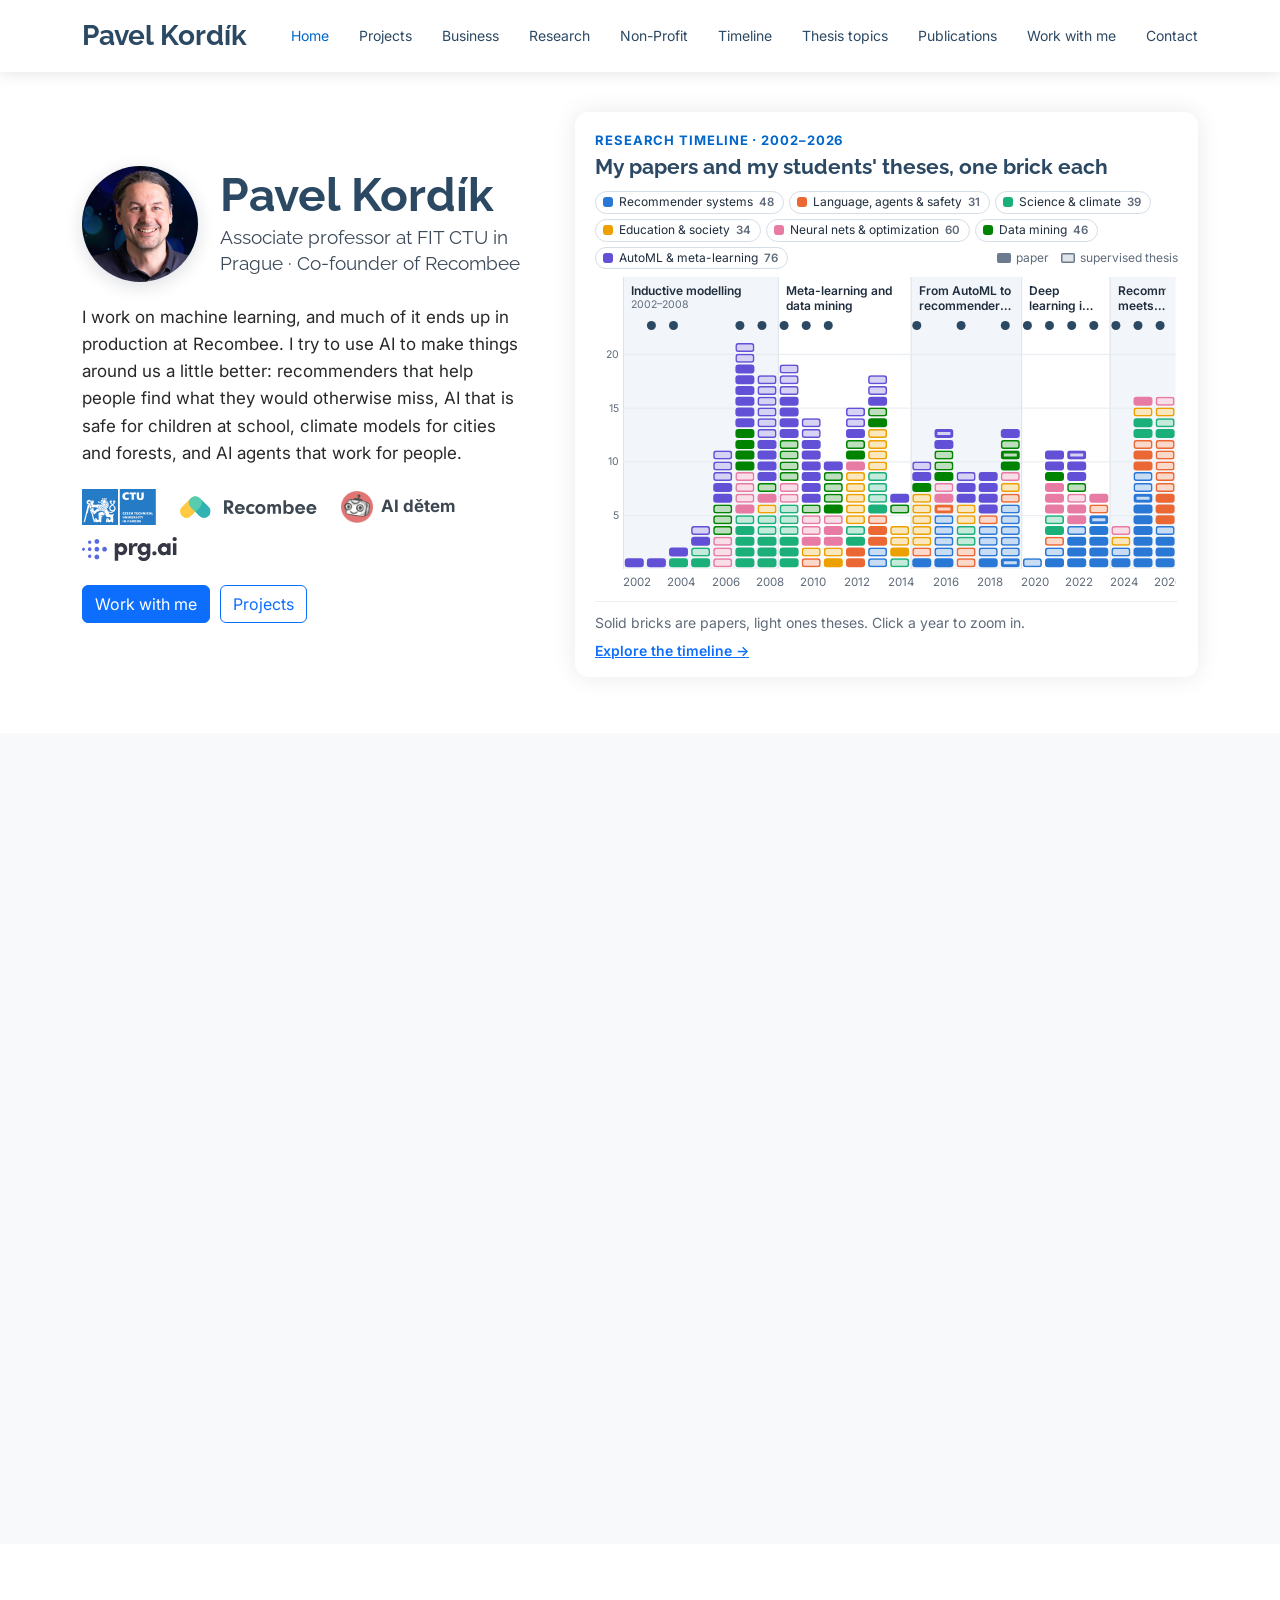
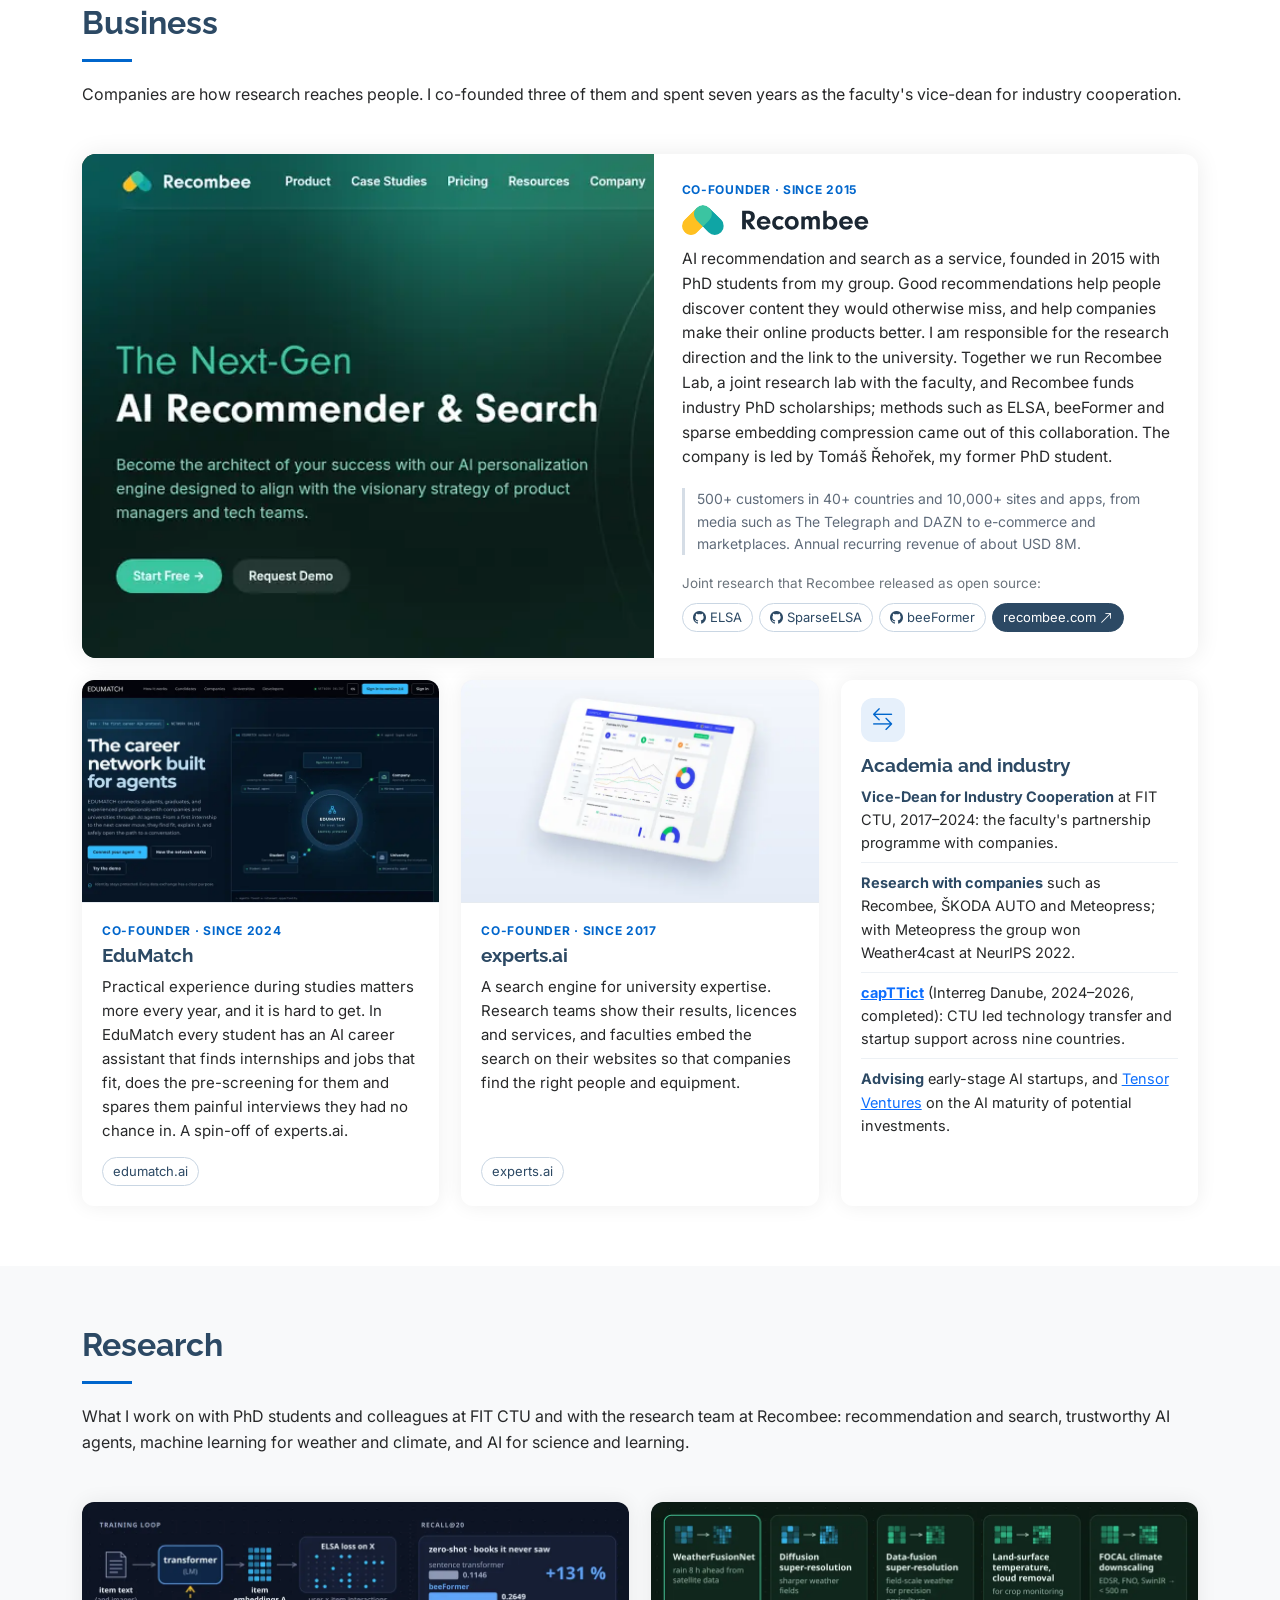
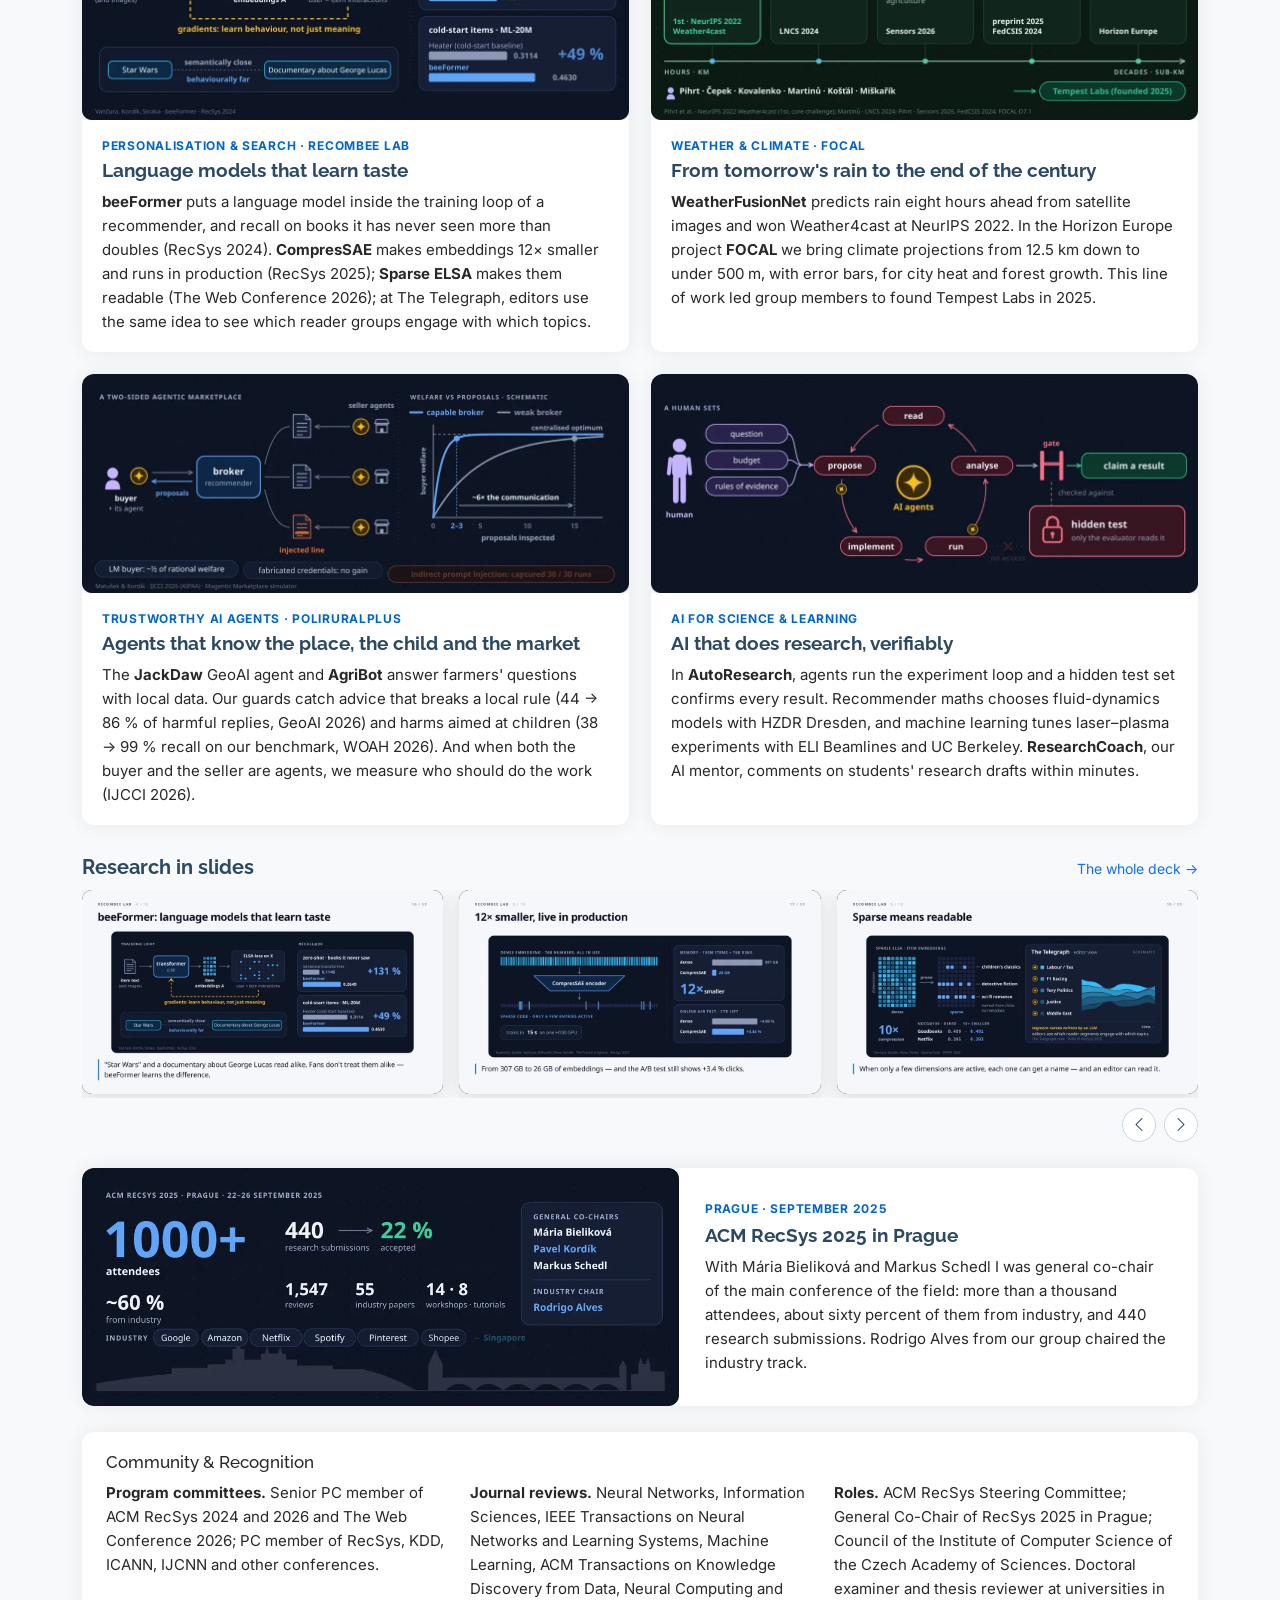
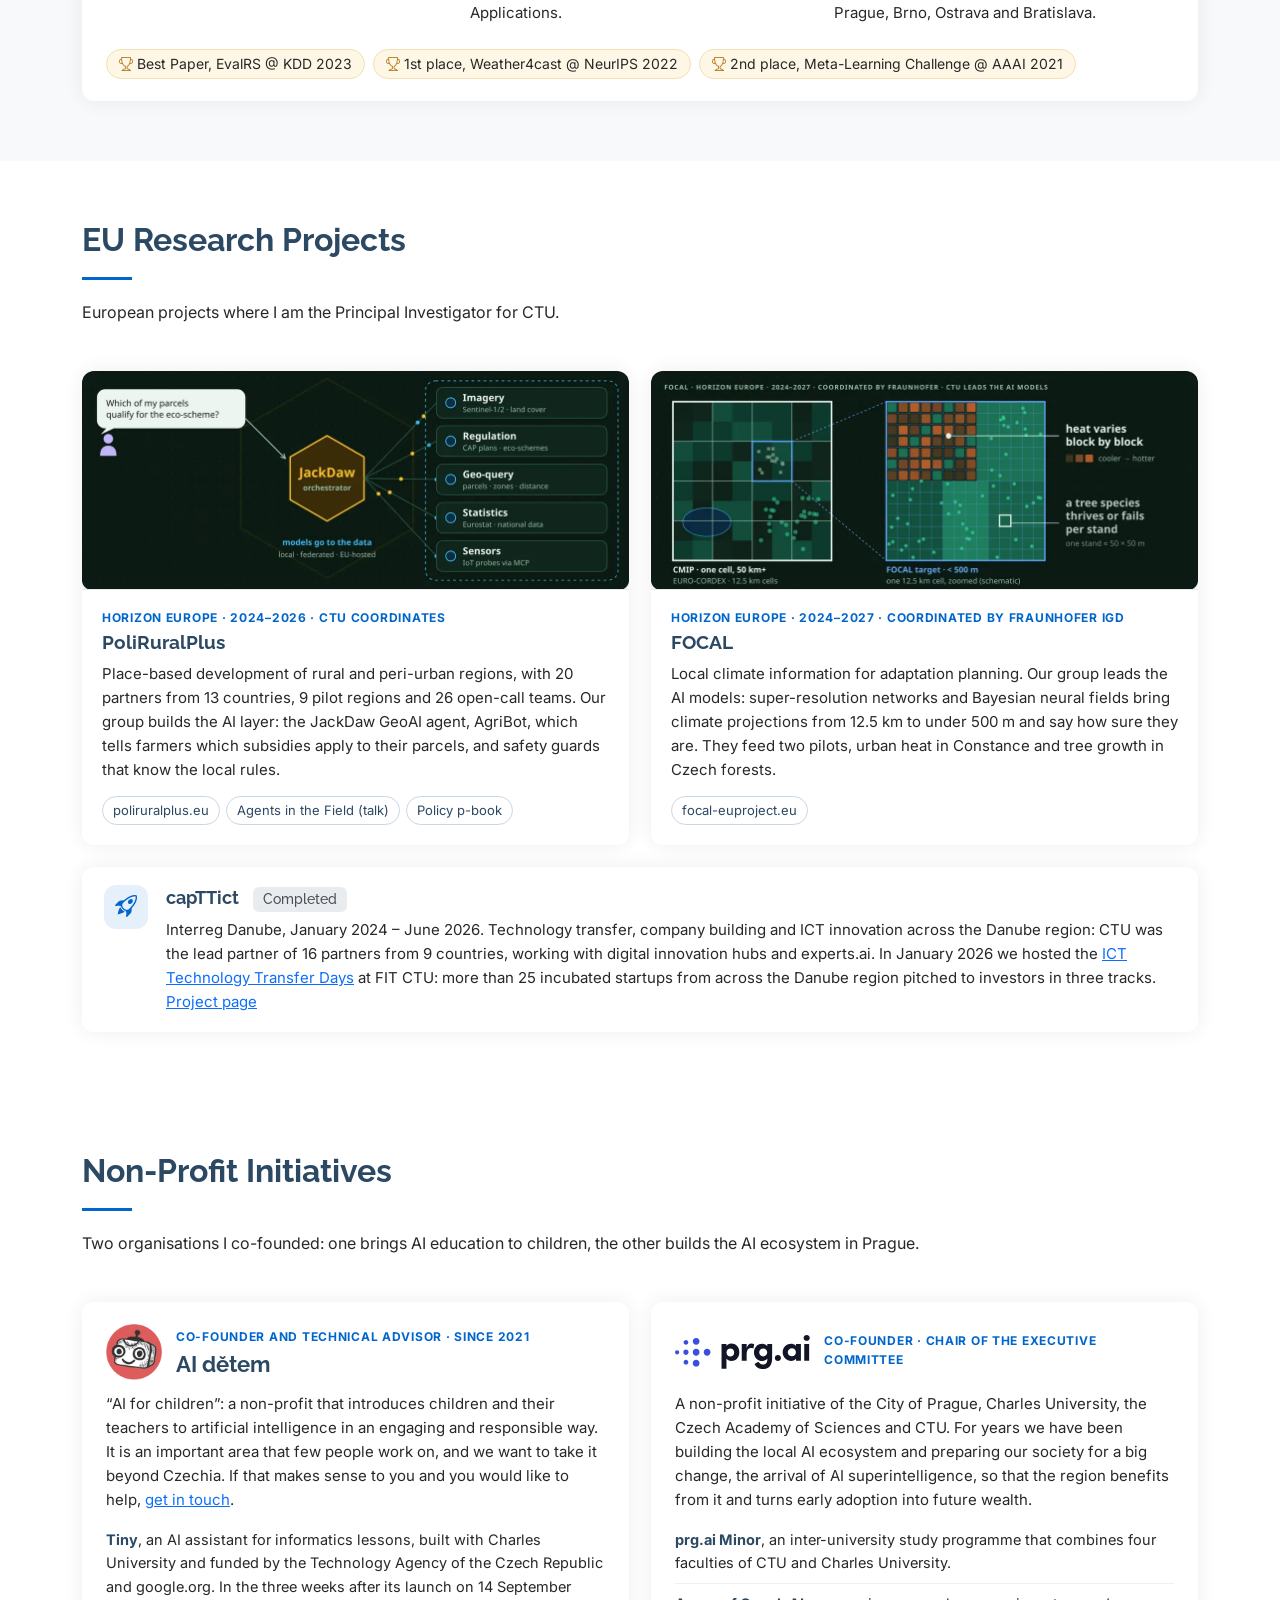
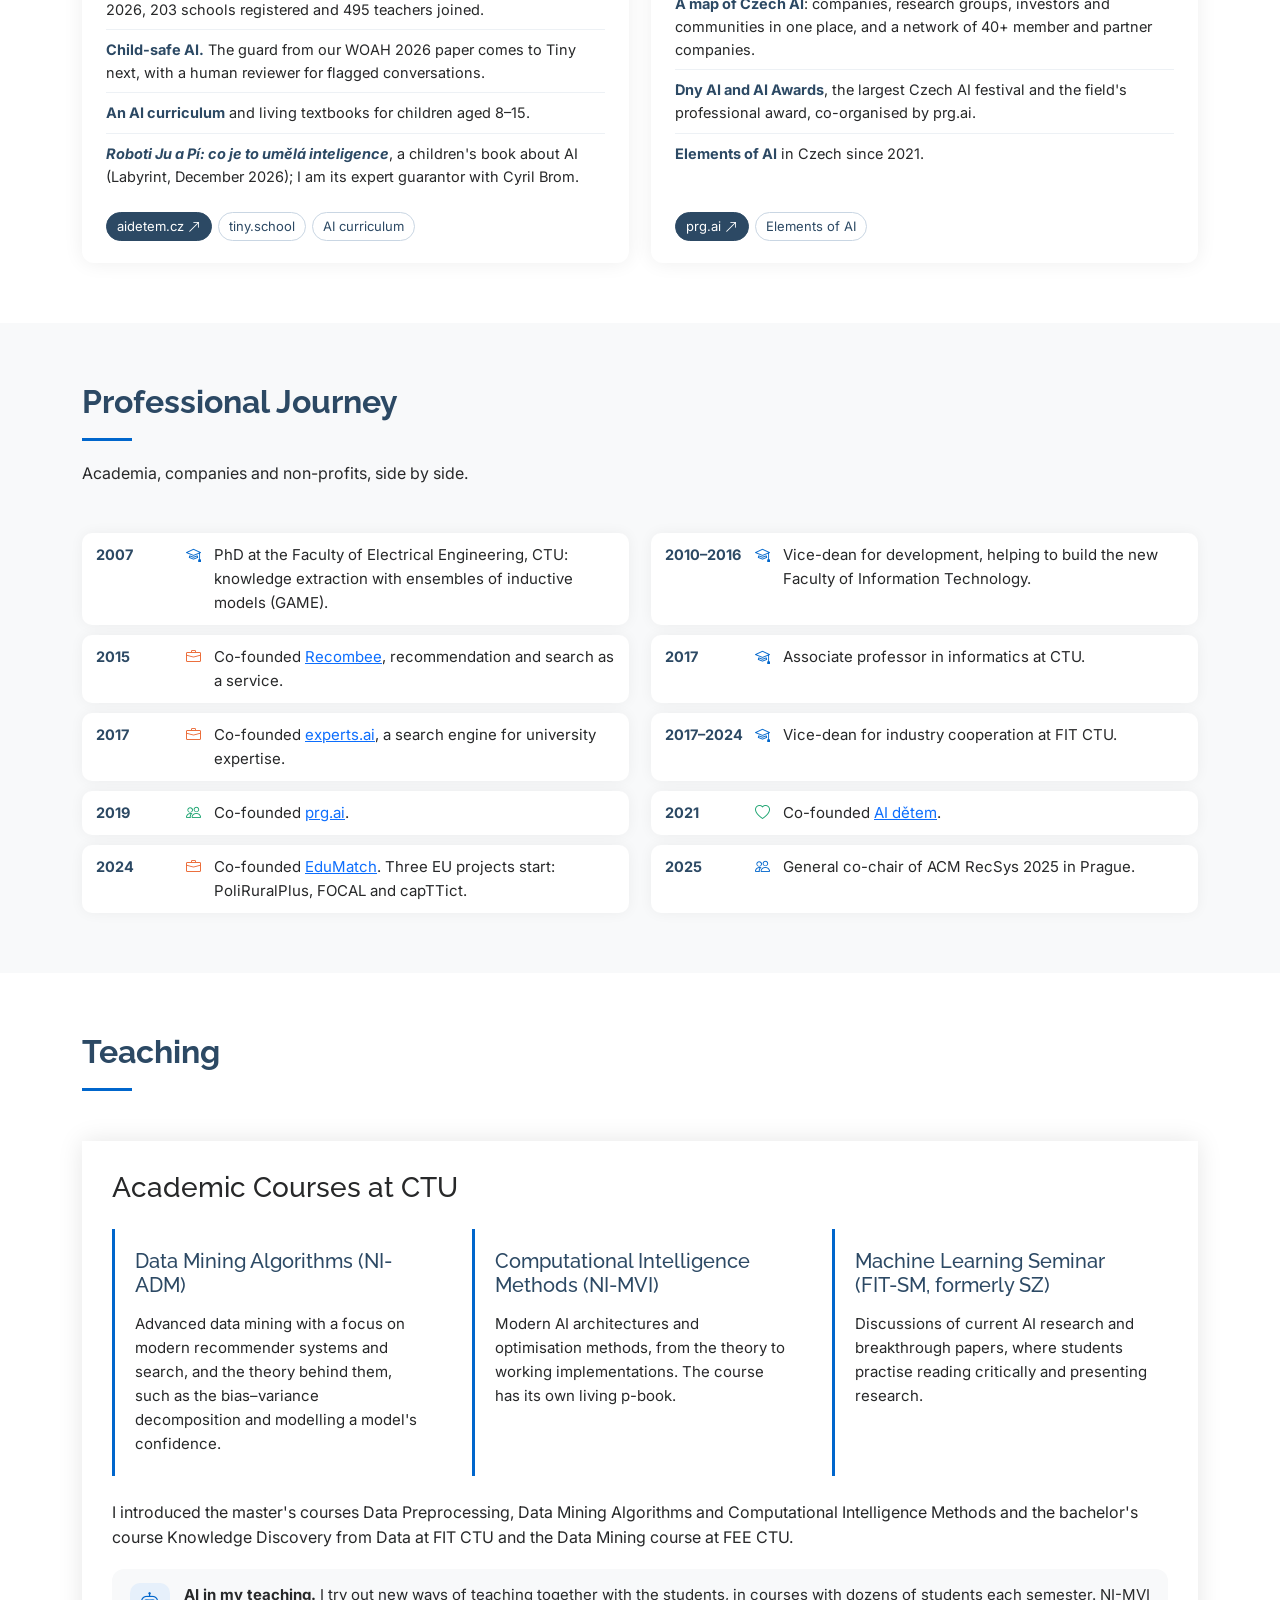
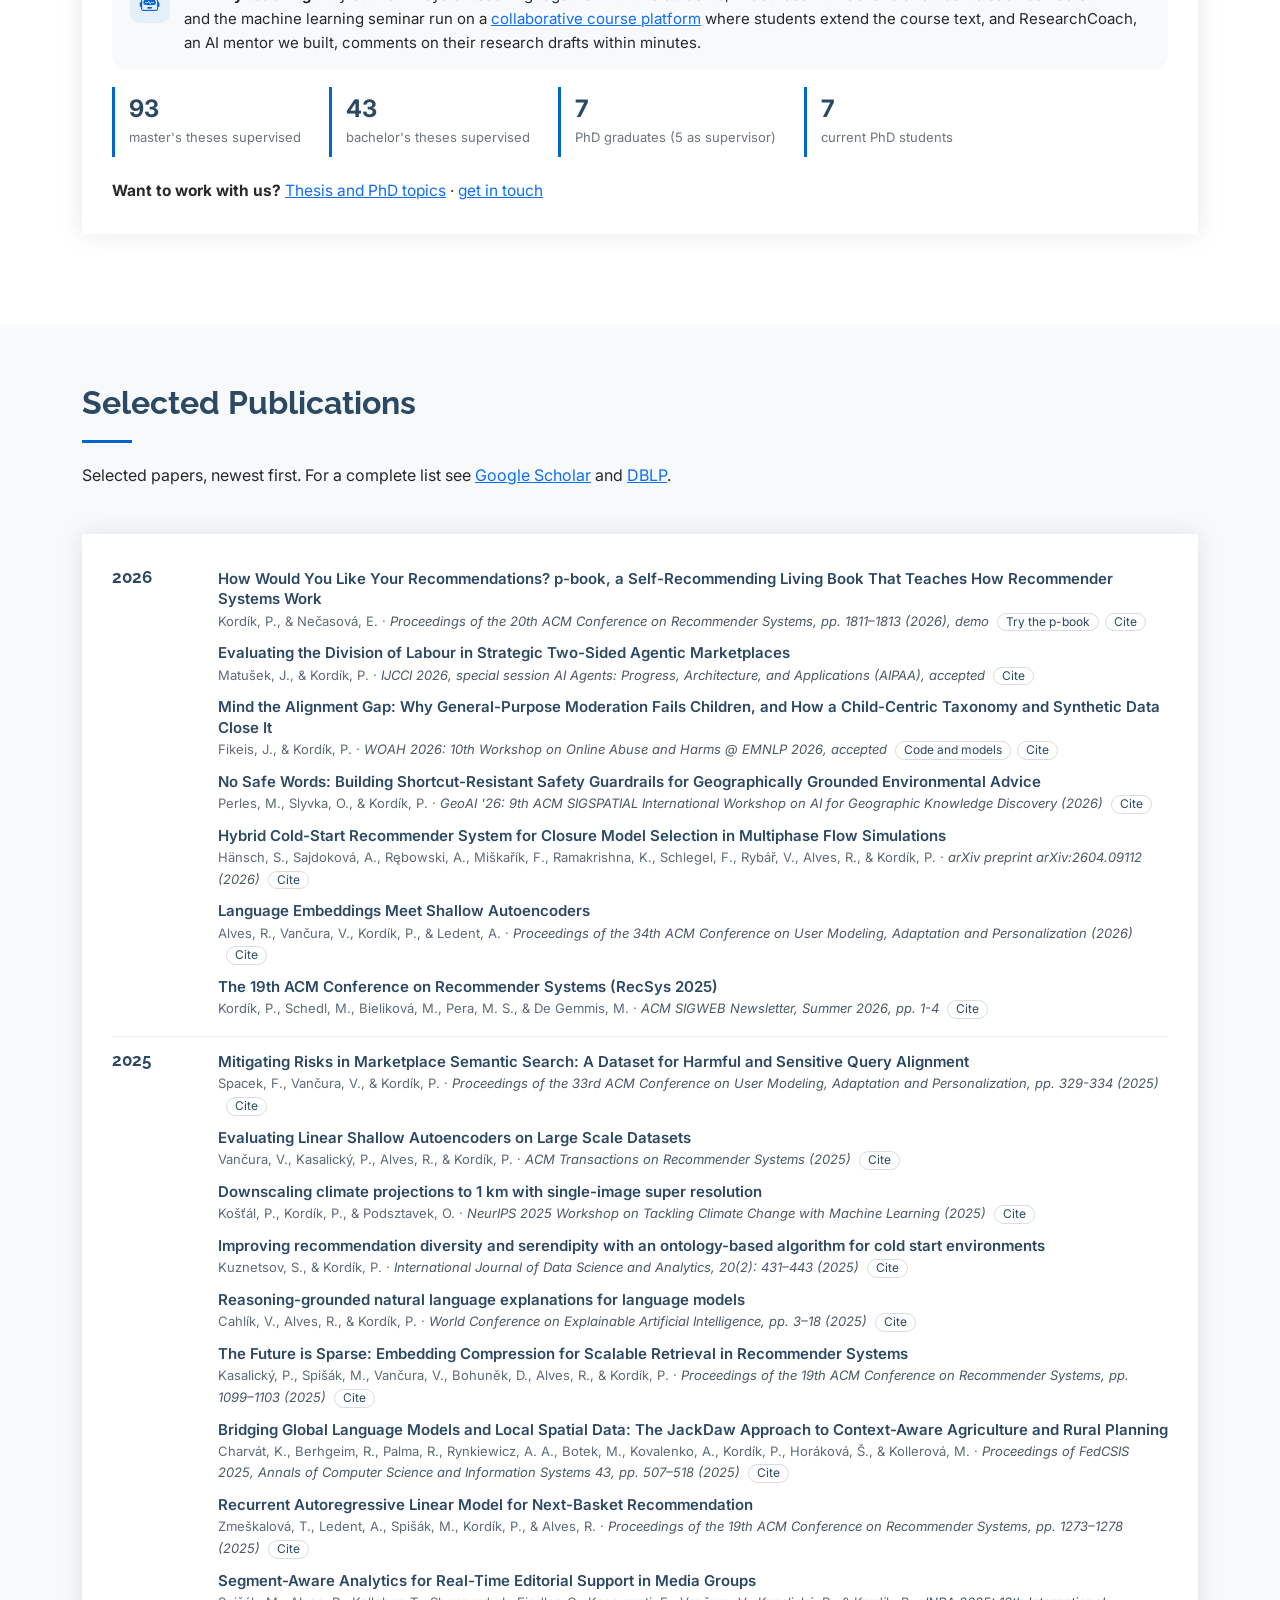
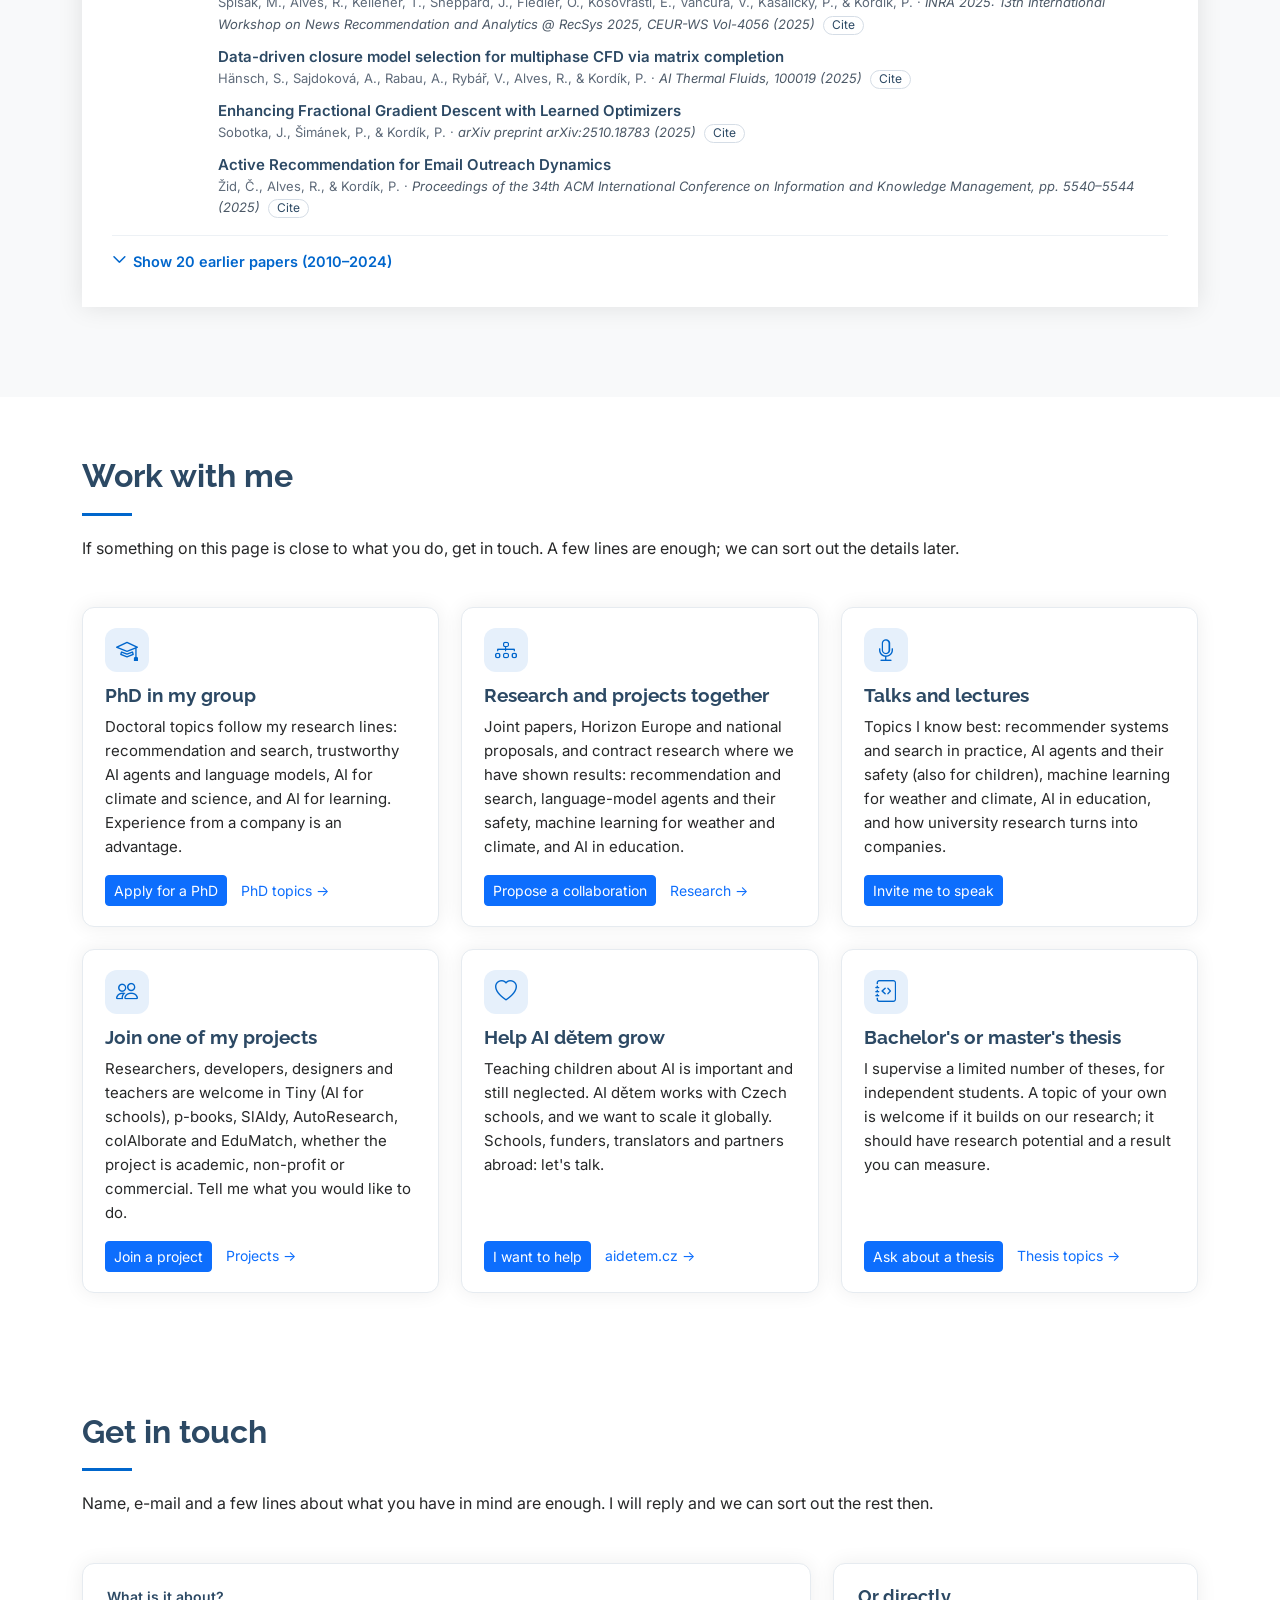
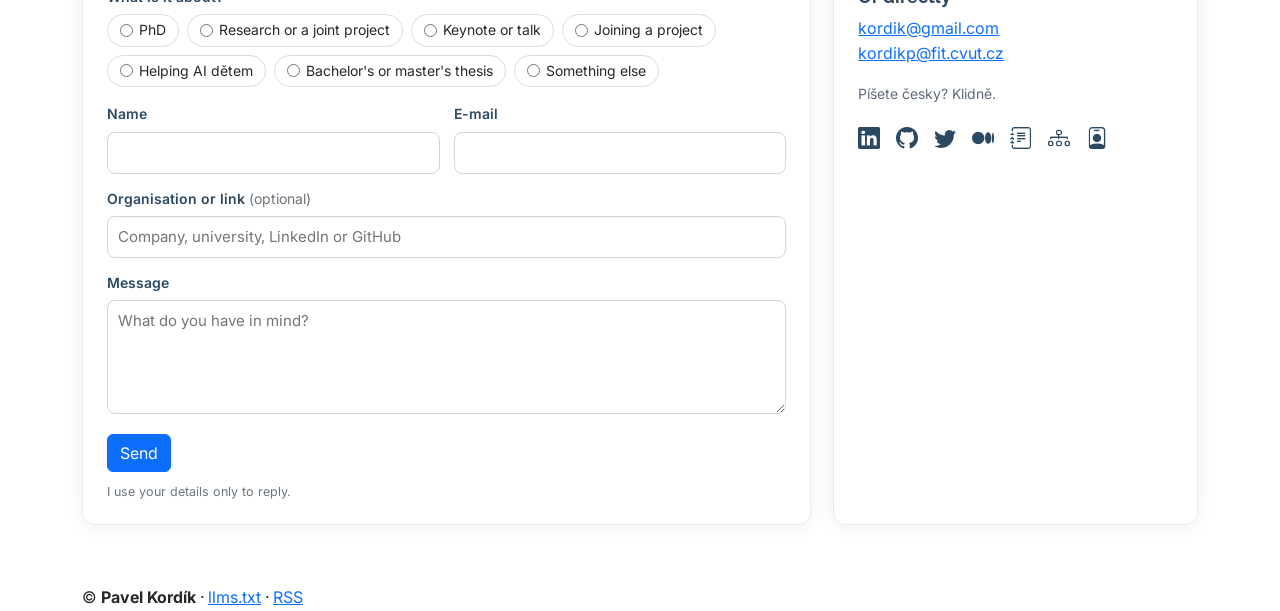
==== commit 4fe65e26: "Nová úvodní část: fotka u jména a časová osa hned nahoře - jméno jen jednou (v hlavičce se objeví až" ====
--- a/index.html
+++ b/index.html
@@ -337,108 +337,41 @@
       color: var(--primary-color);
     }
     
-    /* Adjust hero for fixed header */
-    .hero {
-      padding-top: 120px;
-    }
-    
-    /* Add smooth scrolling for all browsers */
     html {
       scroll-behavior: smooth;
     }
 
-    .hero {
-      width: 100%;
-      background: #fff;
-      padding: 130px 0 70px;
-    }
-
-    .hero h1 {
-      font-size: 48px;
-      font-weight: 700;
-      margin-bottom: 20px;
-      color: var(--secondary-color);
-    }
-
-    .hero h2 {
-      font-size: 24px;
-      margin-bottom: 30px;
-    }
-    
-    .hero .row {
-      height: 100%;
-      align-items: center;
-    }
-
-    .profile-img {
-      width: 320px;
-      height: 320px;
-      border-radius: 50%;
-      object-fit: cover;
-      margin-bottom: 30px;
-      box-shadow: 0 0 20px rgba(0, 0, 0, 0.1);
-    }
-
+    /* Hero: who I am on the left, the research timeline on the right (below it on phones) */
+    .hero { width: 100%; background: #fff; padding: 112px 0 56px; }
+    .hero-grid { display: grid; grid-template-columns: minmax(0, 5fr) minmax(0, 7fr); gap: 48px; align-items: center; }
+    .hero-id { display: flex; align-items: center; gap: 22px; margin-bottom: 22px; }
+    .hero-photo { width: 116px; height: 116px; border-radius: 50%; object-fit: cover; flex: none; box-shadow: 0 4px 18px rgba(16, 24, 40, .14); }
+    .hero h1 { font-size: 46px; font-weight: 700; color: var(--secondary-color); margin: 0 0 6px; line-height: 1.05; }
+    .hero-role { font-family: 'Raleway', sans-serif; font-size: 19px; line-height: 1.35; color: #3d4a59; margin: 0; }
+    .hero-text { font-size: 17px; line-height: 1.6; margin: 0; }
+    .hero-tl { background: #fff; border-radius: 14px; box-shadow: 0 0 24px rgba(16, 24, 40, .09); padding: 18px 20px 14px; }
+    .htl-k { font-size: 13px; font-weight: 700; letter-spacing: .07em; text-transform: uppercase; color: var(--primary-color); }
+    .hero-tl h2 { font-size: 21px; font-weight: 700; color: var(--secondary-color); margin: 3px 0 12px; }
+    .htl-chart { height: 400px; }
+    .htl-foot { display: flex; align-items: center; justify-content: space-between; gap: 6px 18px; flex-wrap: wrap; margin-top: 10px; padding-top: 10px; border-top: 1px solid #edf1f5; font-size: 14px; color: #5f6b7a; }
+    .htl-foot a { font-weight: 600; white-space: nowrap; }
+    #header .logo { transition: opacity .25s; }
+    body.hero-top #header .logo { opacity: 0; visibility: hidden; }
     @media (max-width: 991px) {
-      .profile-img {
-        width: 250px;
-        height: 250px;
-      }
-    }
-    
-    /* Medium screens (tablets and small laptops) */
-    @media (min-width: 801px) and (max-width: 991px) {
-      .hero {
-        padding-top: 100px;
-        height: auto;
-      }
-      
-      .hero .row {
-        align-items: center;
-      }
-      
-      .hero .order-1 {
-        padding-top: 0;
-        padding-bottom: 20px;
-        display: flex;
-        justify-content: center;
-        align-items: center;
-      }
-      
-      .profile-img {
-        margin: 30px auto 40px;
-      }
-    }
-    
-    /* Improve mobile responsiveness */
-    @media (max-width: 800px) {
-      .hero {
-        padding-top: 96px; /* Clears the fixed header */
-        height: auto; /* Allow the hero section to expand based on content */
-      }
-      
-      .hero .order-1 {
-        display: flex;
-        justify-content: center;
-        align-items: center;
-        padding-top: 0;
-        padding-bottom: 10px;
-      }
-      
-      .profile-img {
-        margin: 0 auto 30px;
-      }
-    }
-    
-    /* Extra padding for very small screens */
-    @media (max-width: 576px) {
-      .hero {
-        padding-top: 88px;
-      }
-      
-      .profile-img {
-        margin-top: 20px;
-      }
+      .hero { padding: 92px 0 36px; }
+      .hero-grid { grid-template-columns: minmax(0, 1fr); gap: 28px; }
+    }
+    @media (max-width: 575px) {
+      .hero { padding-top: 76px; }
+      .hero-id { gap: 16px; margin-bottom: 14px; }
+      .hero-photo { width: 76px; height: 76px; }
+      .hero h1 { font-size: 34px; margin-bottom: 4px; }
+      .hero-role { font-size: 15px; }
+      .hero-text { font-size: 15.5px; line-height: 1.55; }
+      .hero-ctas .btn { flex: 1 1 0; }
+      .hero-tl { padding: 12px 10px 10px; }
+      .hero-tl h2 { font-size: 18px; margin-bottom: 8px; }
+      .htl-chart { height: 300px; }
     }
 
     .section-title {
@@ -685,7 +618,7 @@
     .pc-links { margin-top: auto; display: flex; flex-wrap: wrap; gap: 6px; }
     .pc-links a { font-size: 13px; text-decoration: none; border: 1px solid #c9d6e3; border-radius: 999px; padding: 3px 10px; color: var(--secondary-color); }
     .pc-links a:hover { border-color: var(--primary-color); color: var(--primary-color); }
-    .hero-ctas { display: flex; flex-wrap: wrap; gap: 10px; align-items: center; }
+    .hero-ctas { display: flex; flex-wrap: wrap; gap: 10px; align-items: center; margin-top: 24px; }
     /* Community & recognition */
     .recog { margin-top: 26px; }
     .recog h4 { font-size: 17px; }
@@ -727,22 +660,21 @@
     .biz-list b { color: var(--secondary-color); }
     @media (max-width: 991px) { .biz-feature { grid-template-columns: 1fr; } .biz-shot { aspect-ratio: 16 / 10; } .biz-grid { grid-template-columns: 1fr 1fr; } }
     @media (max-width: 575px) { .biz-grid { grid-template-columns: 1fr; } .biz-stats { grid-template-columns: 1fr 1fr; } .biz-body { padding: 18px; } }
-    .timeline-preview { background: var(--light-bg); }
-    .tlp-card { background: #fff; border-radius: 12px; box-shadow: 0 0 20px rgba(0, 0, 0, 0.07); padding: 18px 20px 16px; }
-    .tlp-chart { height: 440px; }
-    .tlp-foot { display: flex; align-items: center; justify-content: space-between; gap: 14px 28px; flex-wrap: wrap; margin-top: 12px; padding-top: 14px; border-top: 1px solid #edf1f5; }
-    .tlp-foot p { margin: 0; flex: 1 1 420px; font-size: 15px; }
-    .tlp-btns { display: flex; gap: 10px; flex-wrap: wrap; }
-    @media (max-width: 575px) { .tlp-card { padding: 12px 10px; } .tlp-chart { height: 360px; } }
     /* Section rhythm: alternate white and light grey */
-    .research, .eu-projects, .journey, .publications { background: var(--light-bg); }
-    .timeline-preview { background: #fff; }
+    .research, .journey, .publications { background: var(--light-bg); }
     /* Hero logos */
-    .hero-logos { display: flex; flex-wrap: wrap; align-items: center; gap: 14px 30px; margin-top: 22px; }
+    .hero-logos { display: flex; flex-wrap: wrap; align-items: center; gap: 12px 24px; margin-top: 22px; }
+    .hero-logos a:nth-child(1) img { height: 36px; } .hero-logos a:nth-child(2) img { height: 22px; }
+    .hero-logos a:nth-child(3) img { height: 32px; } .hero-logos a:nth-child(4) img { height: 24px; }
     .hero-logos a { display: inline-flex; align-items: center; gap: 8px; text-decoration: none; color: #1b2733; font-weight: 700; font-size: 17px; opacity: .85; transition: opacity .2s, transform .2s; }
     .hero-logos a:hover { opacity: 1; transform: translateY(-2px); }
     .hero-logos img { display: block; width: auto; }
-    @media (max-width: 991px) { .hero-logos { justify-content: center; } }
+    @media (max-width: 575px) {
+      .hero-logos { gap: 10px 20px; margin-top: 18px; }
+      .hero-logos a { font-size: 15px; }
+      .hero-logos a:nth-child(1) img { height: 32px; } .hero-logos a:nth-child(2) img { height: 19px; }
+      .hero-logos a:nth-child(3) img { height: 28px; } .hero-logos a:nth-child(4) img { height: 21px; }
+    }
     /* Business: quieter facts line, logo as heading */
     .biz-logo { margin: 2px 0 12px !important; line-height: 1; }
     .biz-logo img { height: 30px; width: auto; display: block; }
@@ -895,7 +827,7 @@
   <!-- Header with Navigation -->
   <header id="header" class="fixed-top d-flex align-items-center">
     <div class="container d-flex align-items-center justify-content-between">
-      <h1 class="logo me-auto"><a href="#hero">Pavel Kordík</a></h1>
+      <div class="logo me-auto"><a href="#hero">Pavel Kordík</a></div>
       <nav id="navbar" class="navbar">
         <ul>
           <li><a class="nav-link scrollto active" href="#hero">Home</a></li>
@@ -915,38 +847,34 @@
   </header>
 
   <!-- Hero Section -->
-  <section id="hero" class="hero d-flex align-items-center">
+  <section id="hero" class="hero">
     <div class="container">
-      <div class="row gy-4">
-        <div class="col-lg-6 order-2 order-lg-1 d-flex flex-column justify-content-center">
-          <h1 data-aos="fade-up">Pavel Kordík</h1>
-          <h2 data-aos="fade-up" data-aos-delay="400">Associate professor at FIT CTU in Prague · Co-founder of Recombee</h2>
-          <p data-aos="fade-up" data-aos-delay="500">I work on machine learning at FIT CTU in Prague and co-founded Recombee, where much of the research ends up in production. I try to use AI to make things around us a little better: recommenders that help people find what they would otherwise miss, AI that is safe for children at school, climate models for cities and forests, and AI agents that work for people.</p>
-          <div class="hero-logos" data-aos="fade-up" data-aos-delay="550">
+      <div class="hero-grid">
+        <div class="hero-intro">
+          <div class="hero-id">
+            <img src="assets/img/PAVEL-KORDIK-420x420.png" class="hero-photo" alt="Pavel Kordík" width="420" height="420">
+            <div>
+              <h1>Pavel Kordík</h1>
+              <p class="hero-role">Associate professor at FIT CTU in Prague · Co-founder of Recombee</p>
+            </div>
+          </div>
+          <p class="hero-text">I work on machine learning, and much of it ends up in production at Recombee. I try to use AI to make things around us a little better: recommenders that help people find what they would otherwise miss, AI that is safe for children at school, climate models for cities and forests, and AI agents that work for people.</p>
+          <div class="hero-logos">
             <a href="https://fit.cvut.cz/en" target="_blank" rel="noopener" title="Faculty of Information Technology, CTU in Prague"><img src="assets/img/logos/cvut.svg" alt="Czech Technical University in Prague" height="40"></a>
             <a href="https://www.recombee.com" target="_blank" rel="noopener" title="Recombee"><img src="assets/img/logos/recombee.svg" alt="Recombee" height="24"></a>
             <a href="https://aidetem.cz" target="_blank" rel="noopener" title="AI dětem"><img src="assets/img/logos/aidetem.webp" alt="" height="36">AI dětem</a>
             <a href="https://prg.ai/en/" target="_blank" rel="noopener" title="prg.ai"><img src="assets/img/logos/prgai.svg" alt="prg.ai" height="26"></a>
           </div>
-          <div data-aos="fade-up" data-aos-delay="600">
-            <div class="social-links mt-3">
-              <a href="https://www.linkedin.com/in/kordik/" class="linkedin" rel="me"><i class="bi bi-linkedin"></i></a>
-              <a href="https://github.com/kordikp" class="github" rel="me"><i class="bi bi-github"></i></a>
-              <a href="https://twitter.com/pavelkordik" class="twitter" rel="me"><i class="bi bi-twitter"></i></a>
-              <a href="https://medium.com/@pavelkordik" class="medium" rel="me"><i class="bi bi-medium"></i></a>
-              <a href="https://pavelkordik.substack.com/" class="substack" title="Substack" rel="me"><i class="bi bi-journal-text"></i></a>
-              <a href="https://about.me/kordik" class="about-me" title="About.me" rel="me"><i class="bi bi-person-badge"></i></a>
-              <a href="https://www.researchgate.net/profile/Pavel-Kordik" class="researchgate" title="ResearchGate" rel="me"><i class="bi bi-diagram-3"></i></a>
-            </div>
-            <div class="hero-ctas mt-4">
-              <a href="#work" class="btn btn-primary scrollto-btn">Work with me</a>
-              <a href="timeline.html" class="btn btn-outline-primary">Research timeline</a>
-              <a href="#projects" class="btn btn-link scrollto-btn">Projects &rarr;</a>
-            </div>
+          <div class="hero-ctas">
+            <a href="#work" class="btn btn-primary scrollto-btn">Work with me</a>
+            <a href="#projects" class="btn btn-outline-primary scrollto-btn">Projects</a>
           </div>
         </div>
-        <div class="col-lg-6 order-1 order-lg-2 text-center" data-aos="fade-up">
-          <img src="assets/img/PAVEL-KORDIK-420x420.png" class="profile-img" alt="Pavel Kordík">
+        <div class="hero-tl">
+          <div class="htl-k">Research timeline · 2002–2026</div>
+          <h2>My papers and my students' theses, one brick each</h2>
+          <div class="htl-chart" id="tlPreview" aria-label="Research timeline preview"></div>
+          <div class="htl-foot"><span>Solid bricks are papers, light ones theses. Click a year to zoom in.</span><a href="timeline.html">Explore the timeline &rarr;</a></div>
         </div>
       </div>
     </div>
@@ -1235,26 +1163,6 @@
               <span><i class="bi bi-trophy"></i>Best Paper, EvalRS @ KDD 2023</span>
               <span><i class="bi bi-trophy"></i>1st place, Weather4cast @ NeurIPS 2022</span>
               <span><i class="bi bi-trophy"></i>2nd place, Meta-Learning Challenge @ AAAI 2021</span>
-            </div>
-          </div>
-        </div>
-      </div>
-    </section>
-
-    <!-- Research timeline preview -->
-    <section id="timeline-preview" class="timeline-preview">
-      <div class="container" data-aos="fade-up">
-        <div class="section-title">
-          <h2>Research Timeline</h2>
-          <p>My papers and the theses I supervised, one brick each, coloured by topic. Hover for details, click to zoom in.</p>
-        </div>
-        <div class="tlp-card">
-          <div class="tlp-chart" id="tlPreview" aria-label="Research timeline preview"></div>
-          <div class="tlp-foot">
-            <p>The light bricks are theses, the solid ones papers. Theses and papers share topics year after year.</p>
-            <div class="tlp-btns">
-              <a class="btn btn-primary" href="timeline.html">Explore the timeline</a>
-              <a class="btn btn-outline-primary" href="student-topics.html">Thesis topics</a>
             </div>
           </div>
         </div>
@@ -1640,6 +1548,7 @@
               <a href="https://medium.com/@pavelkordik" class="medium" title="Medium" rel="me"><i class="bi bi-medium"></i></a>
               <a href="https://pavelkordik.substack.com/" class="substack" title="Substack" rel="me"><i class="bi bi-journal-text"></i></a>
               <a href="https://www.researchgate.net/profile/Pavel-Kordik" class="researchgate" title="ResearchGate" rel="me"><i class="bi bi-diagram-3"></i></a>
+              <a href="https://about.me/kordik" class="about-me" title="About.me" rel="me"><i class="bi bi-person-badge"></i></a>
             </div>
           </aside>
         </div>
@@ -1661,21 +1570,22 @@
   <script src="https://unpkg.com/aos@2.3.1/dist/aos.js"></script>
   <script src="assets/timeline-chart.js"></script>
   <script>
-    // Timeline preview: load the data and grow the bricks when the section scrolls into view.
+    // Hero timeline: load the data and grow the bricks right away.
+    (async function () {
+      const el = document.getElementById('tlPreview');
+      if (!el) return;
+      try {
+        const data = await fetch('data/timeline.json').then(r => r.json());
+        TimelineChart.mount(el, data, { mini: true, intro: true, onNavigate: p => { location.href = 'timeline.html?' + new URLSearchParams(p); } });
+      } catch (e) {
+        el.innerHTML = '<p><a href="timeline.html">Open the research timeline</a></p>';
+      }
+    })();
+    // The name is already in the hero, so the header shows it only after the hero heading scrolls away.
     (function () {
-      const el = document.getElementById('tlPreview');
-      if (!el || !('IntersectionObserver' in window)) return;
-      const io = new IntersectionObserver(async entries => {
-        if (!entries.some(e => e.isIntersecting)) return;
-        io.disconnect();
-        try {
-          const data = await fetch('data/timeline.json').then(r => r.json());
-          TimelineChart.mount(el, data, { mini: true, intro: true, onNavigate: p => { location.href = 'timeline.html?' + new URLSearchParams(p); } });
-        } catch (e) {
-          el.innerHTML = '<p><a href="timeline.html">Open the research timeline</a></p>';
-        }
-      }, { rootMargin: '0px 0px -15% 0px' });
-      io.observe(el);
+      const h = document.querySelector('#hero h1');
+      if (!h || !('IntersectionObserver' in window)) return;
+      new IntersectionObserver(([e]) => document.body.classList.toggle('hero-top', e.isIntersecting), { rootMargin: '-60px 0px 0px 0px' }).observe(h);
     })();
   </script>
   <script>
